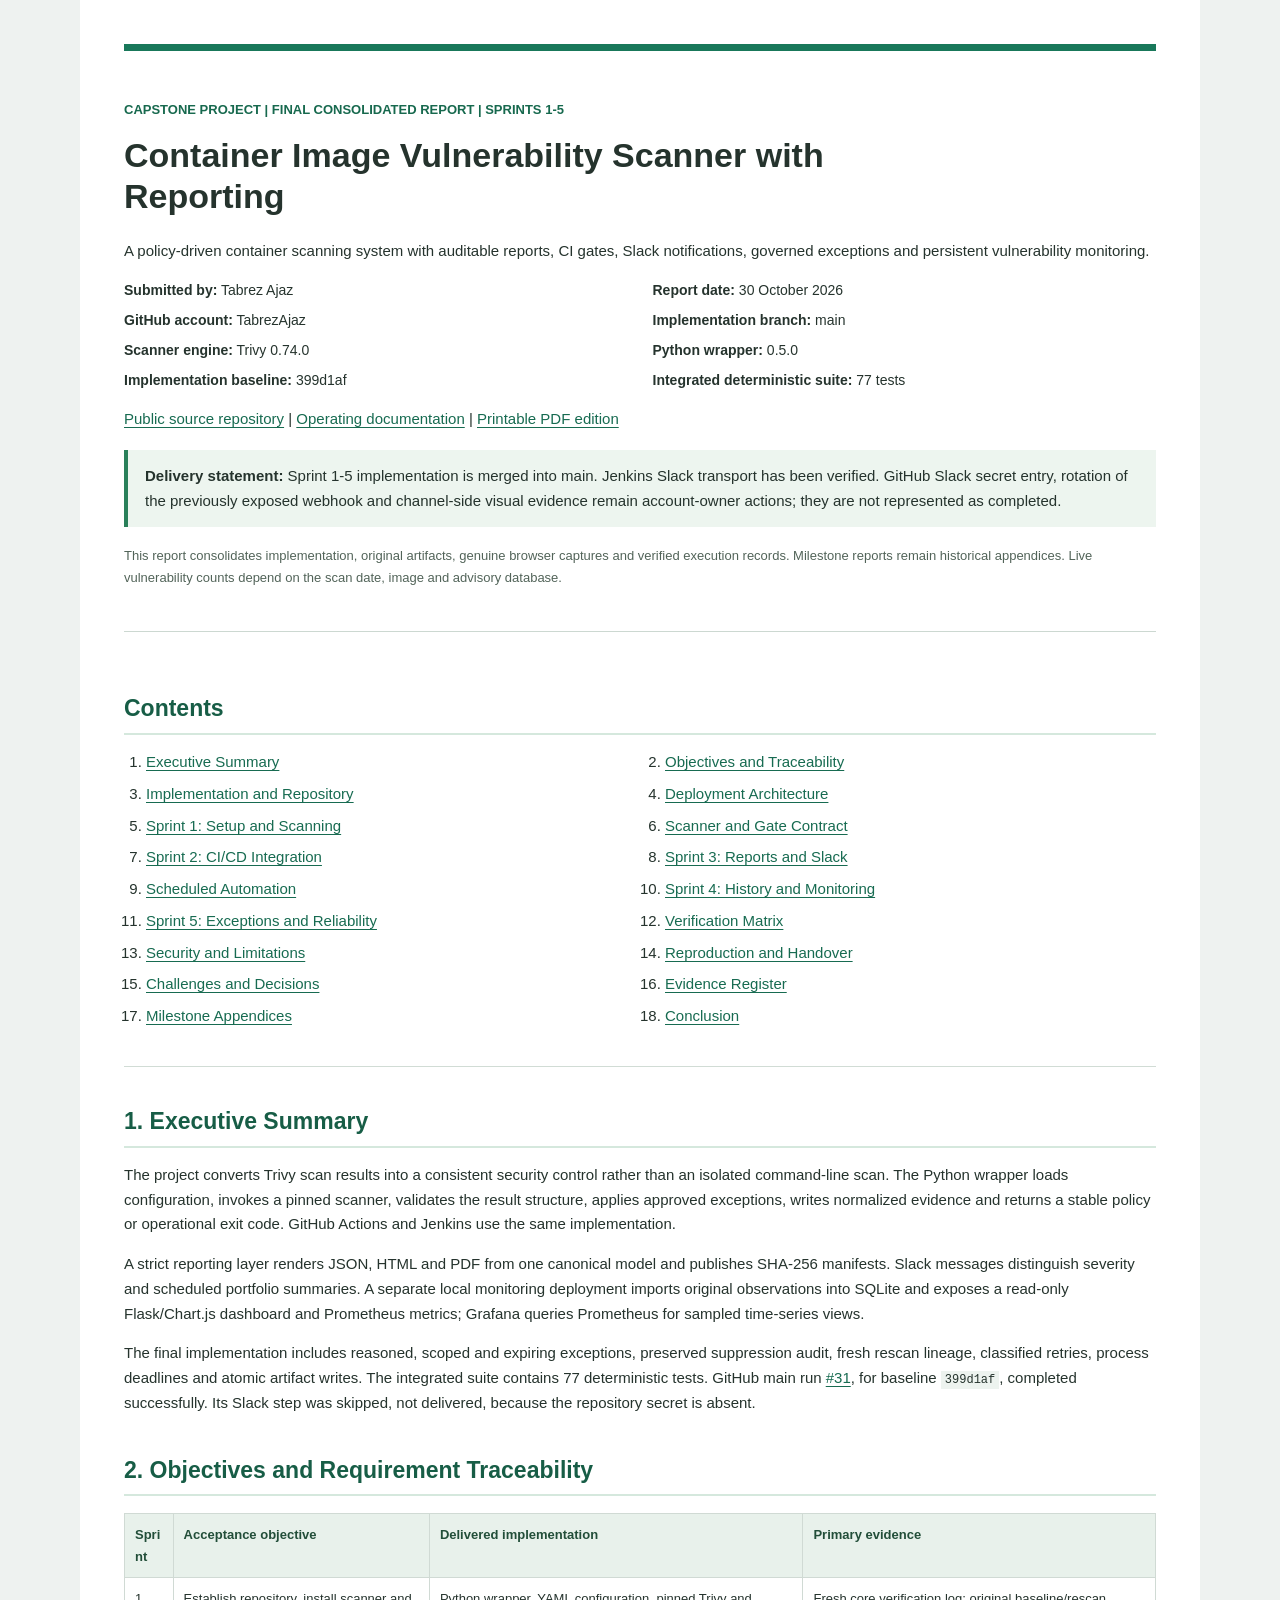
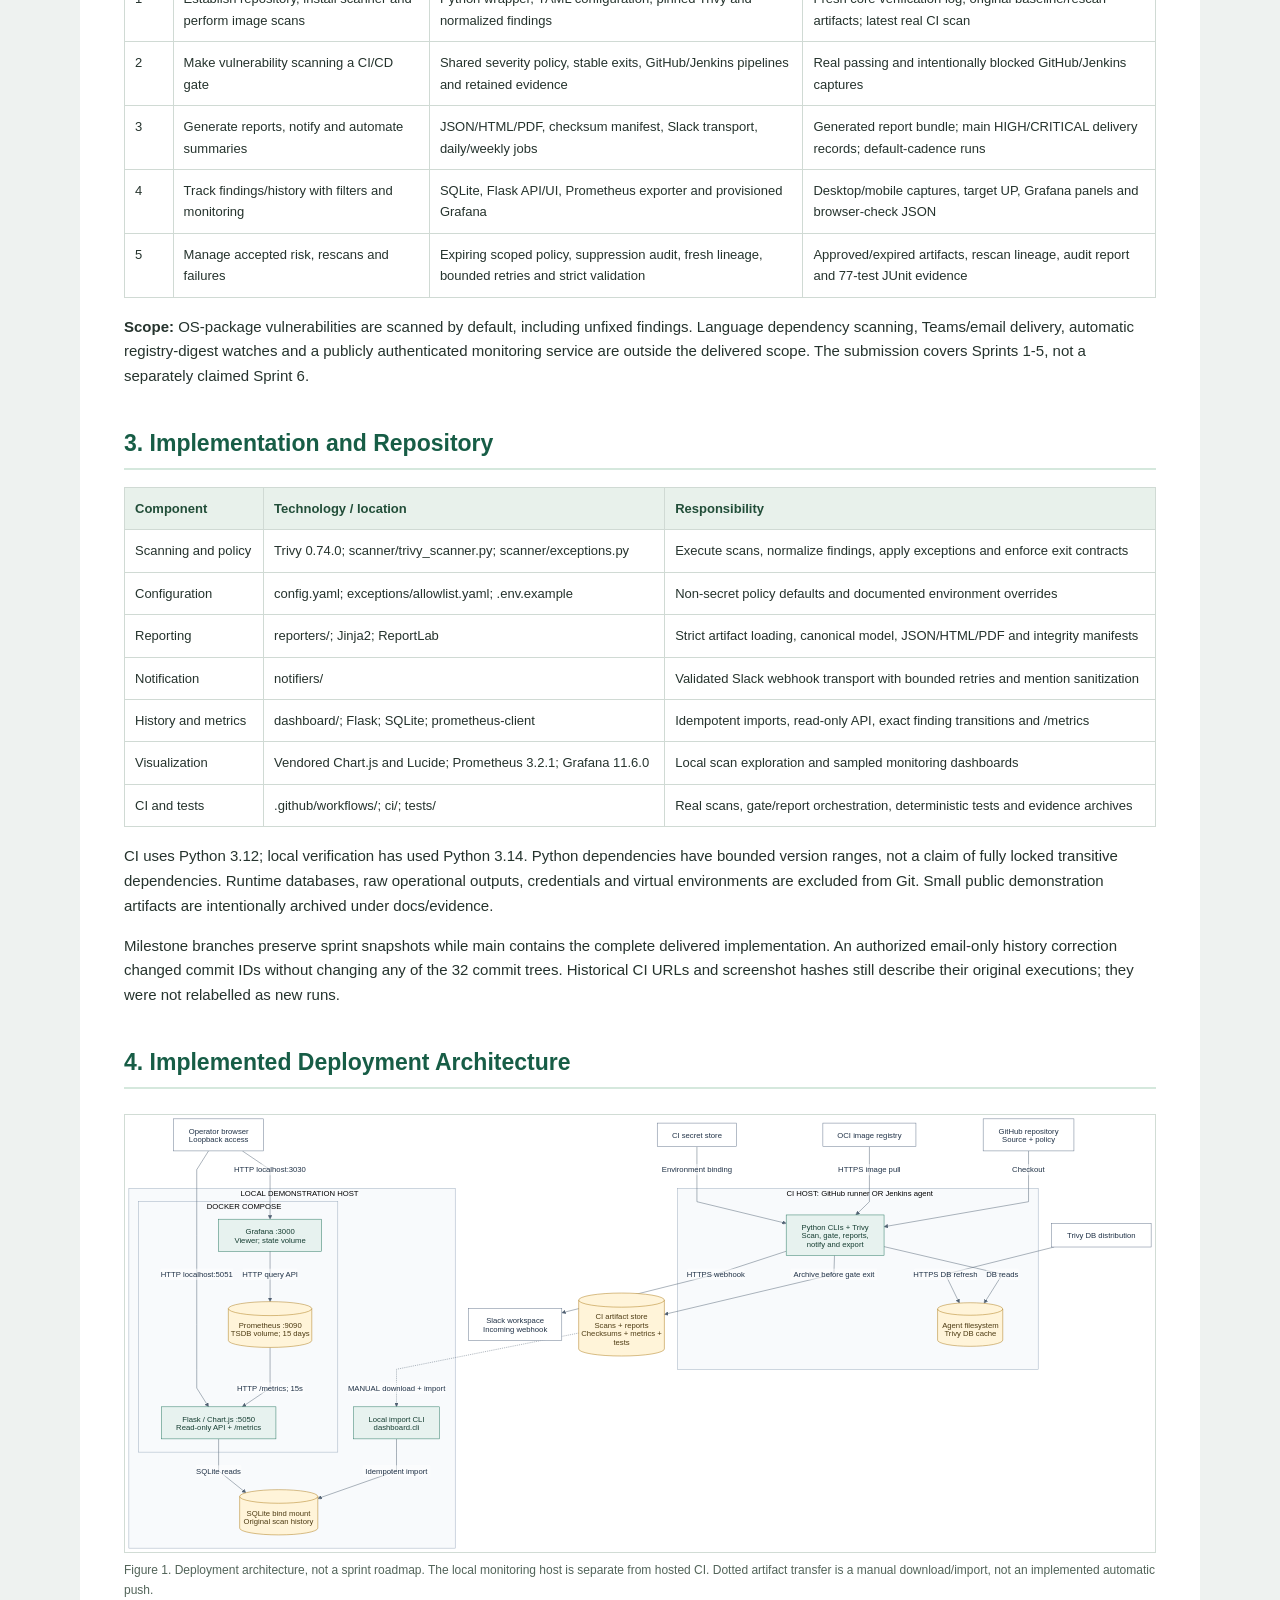
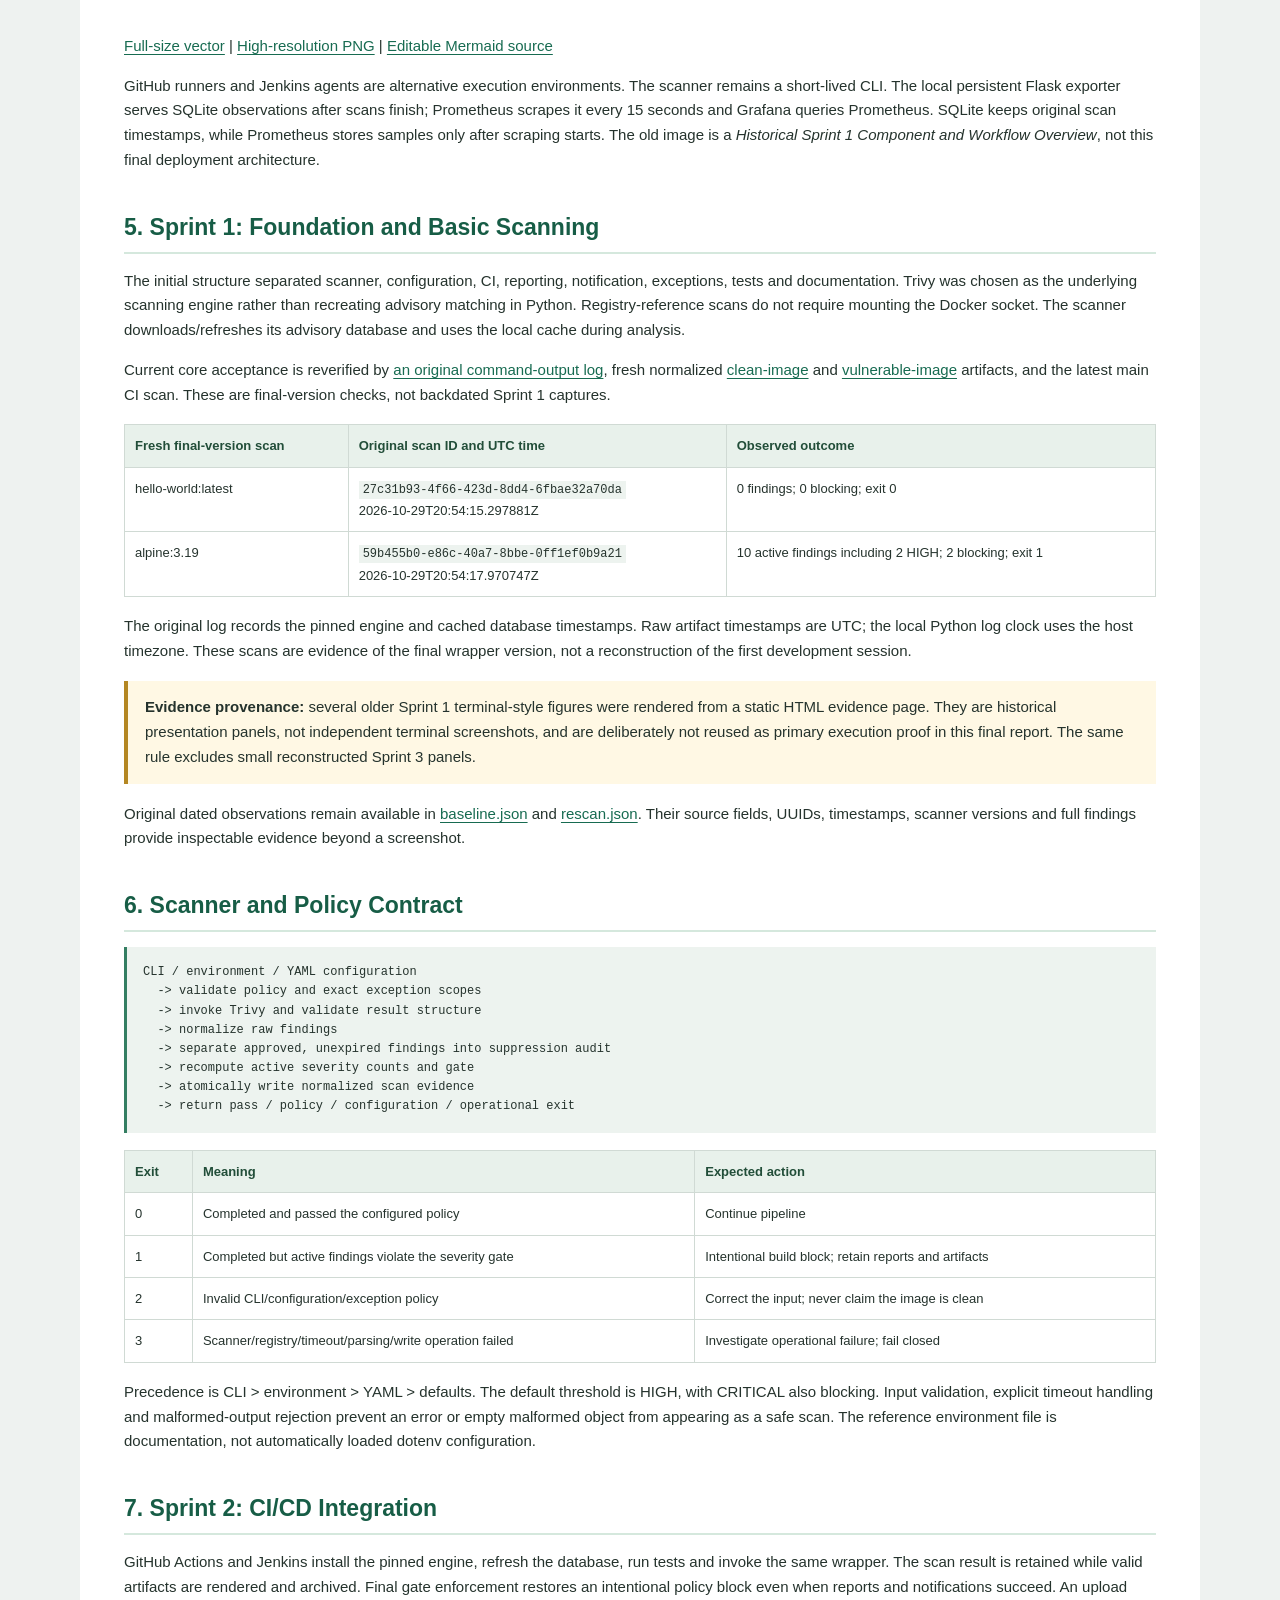
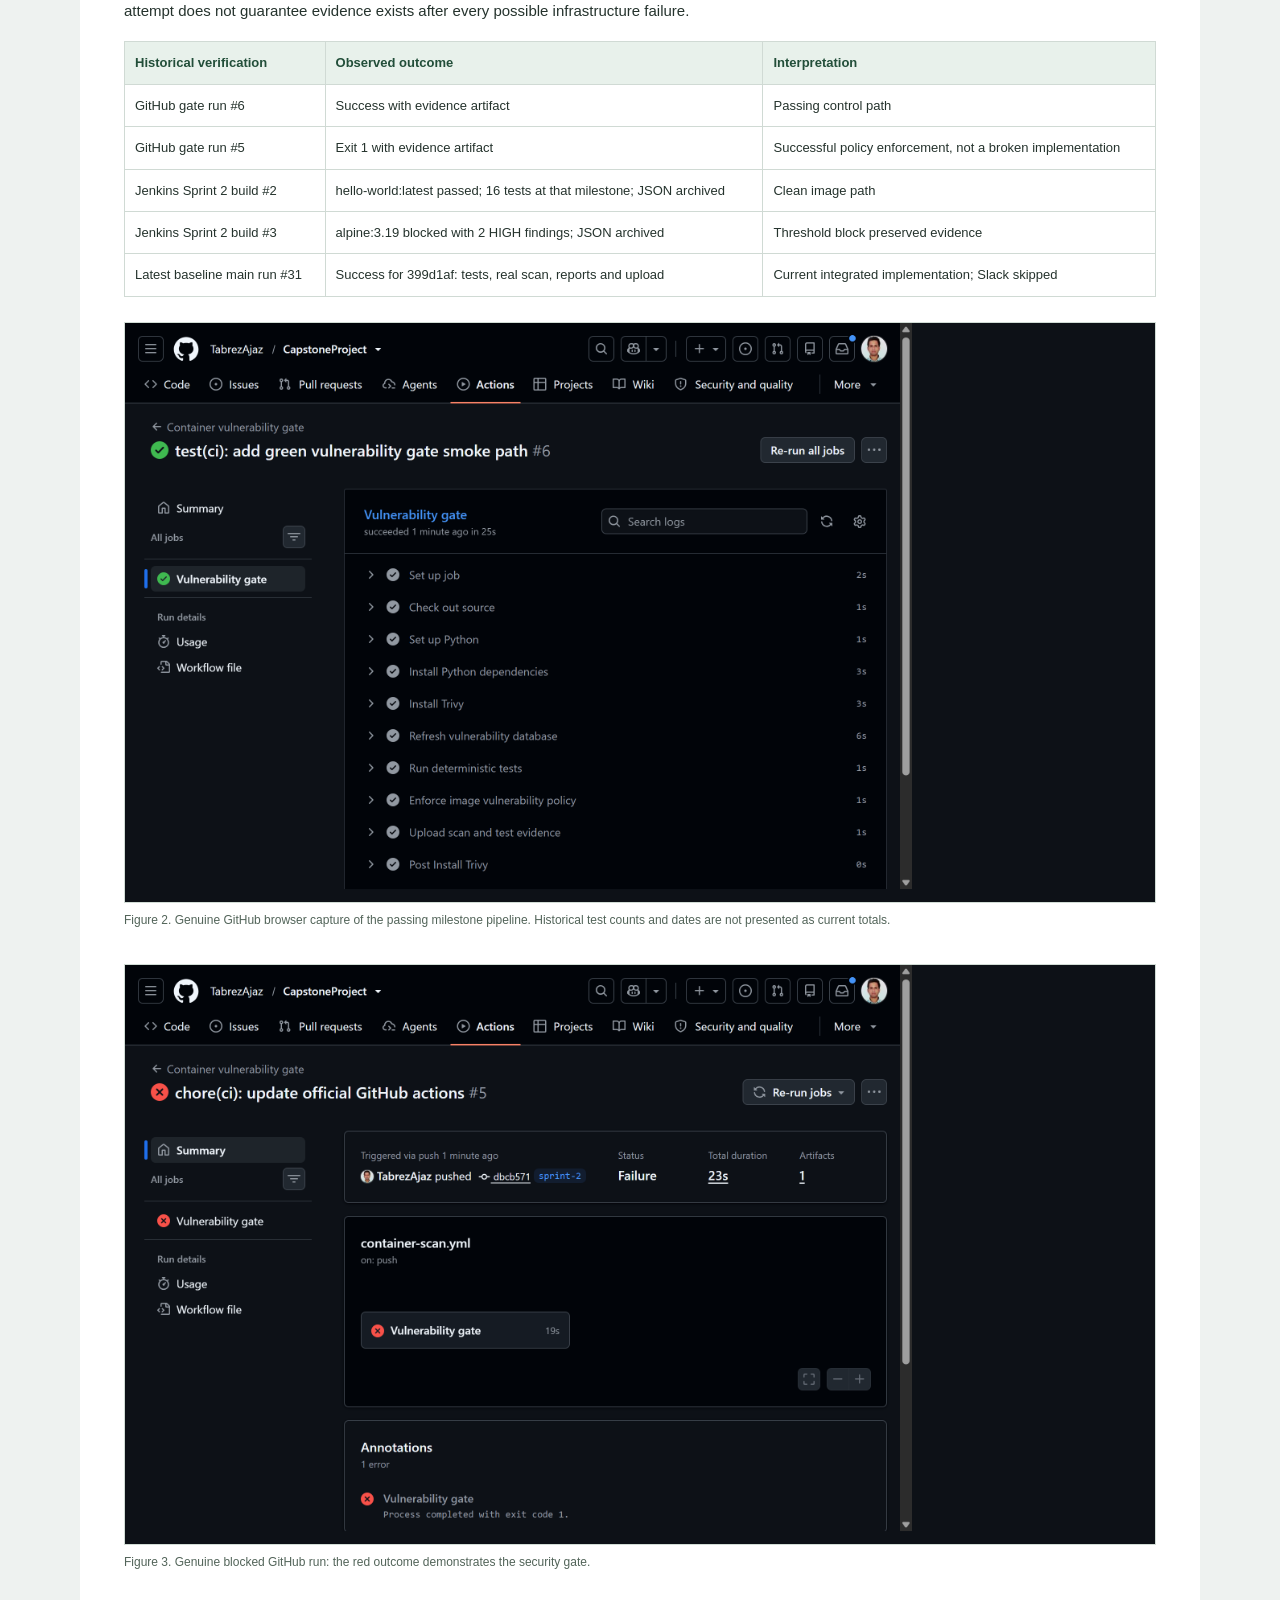
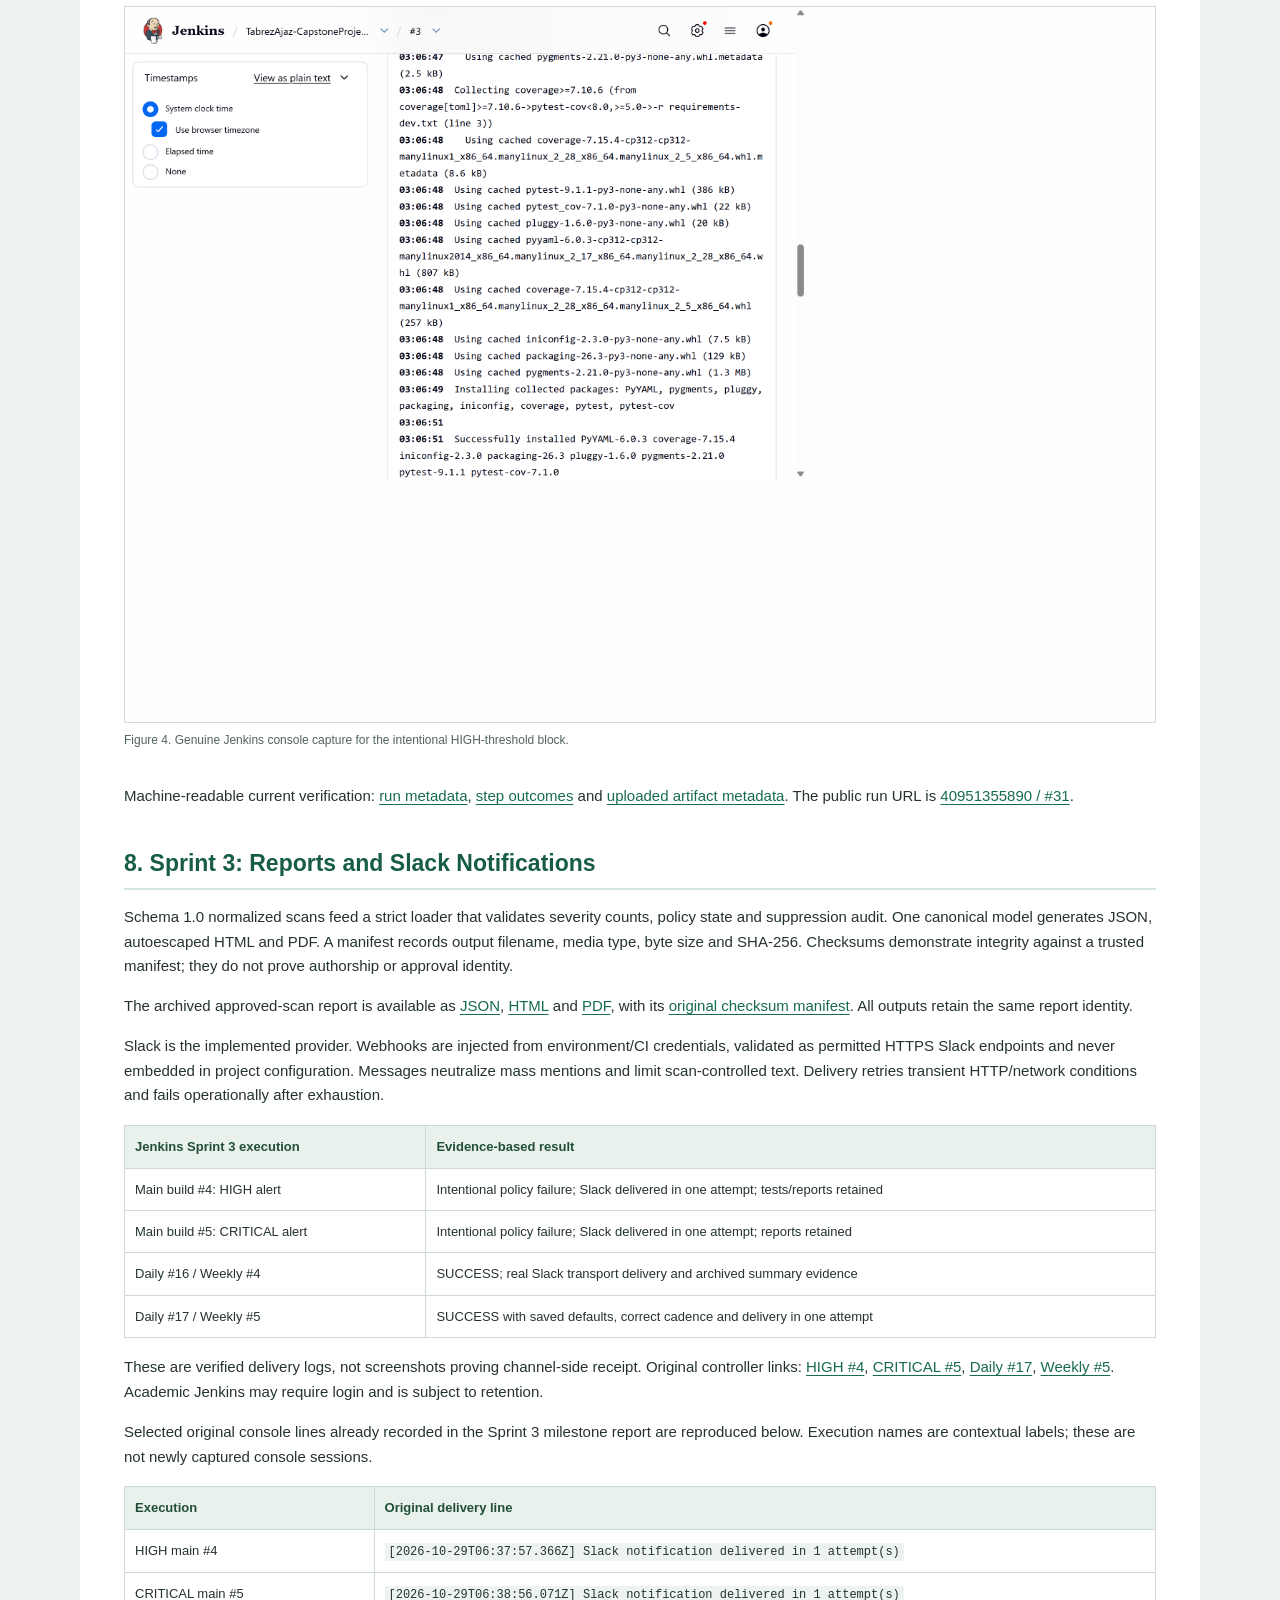
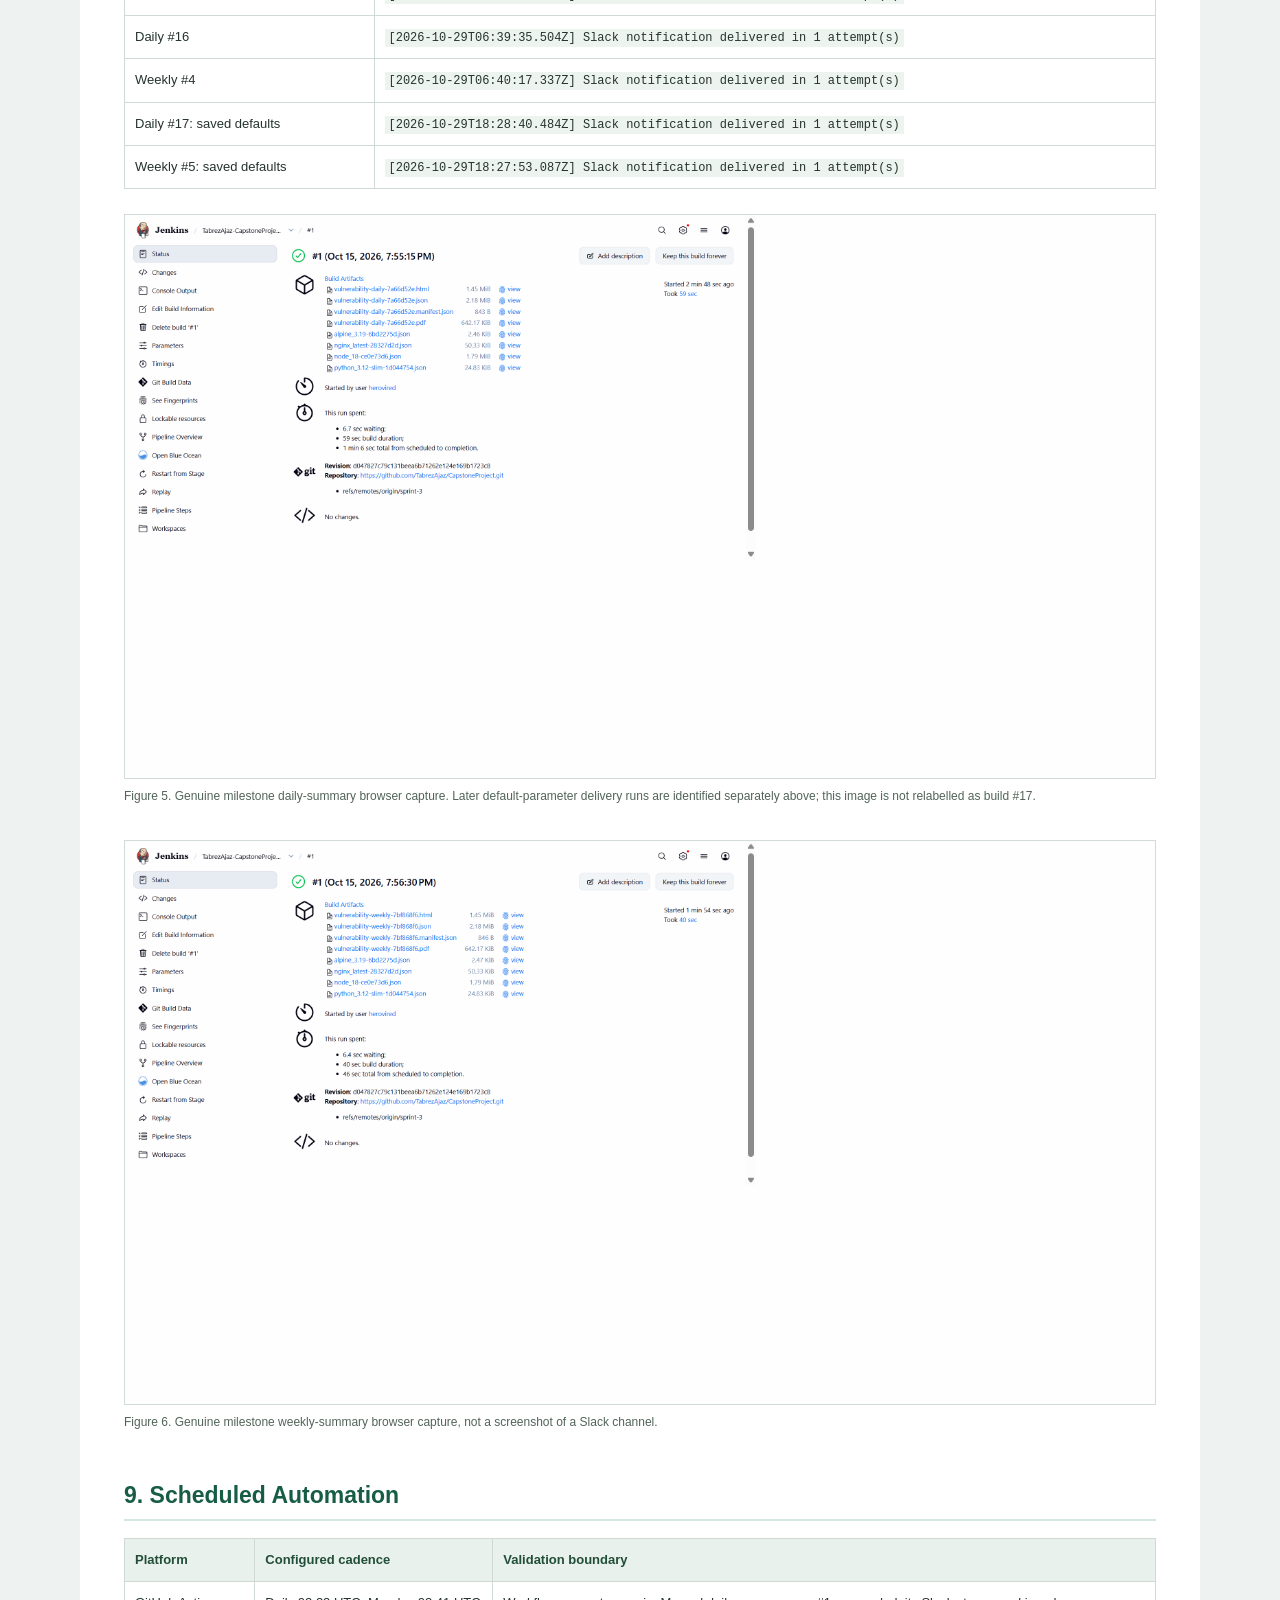
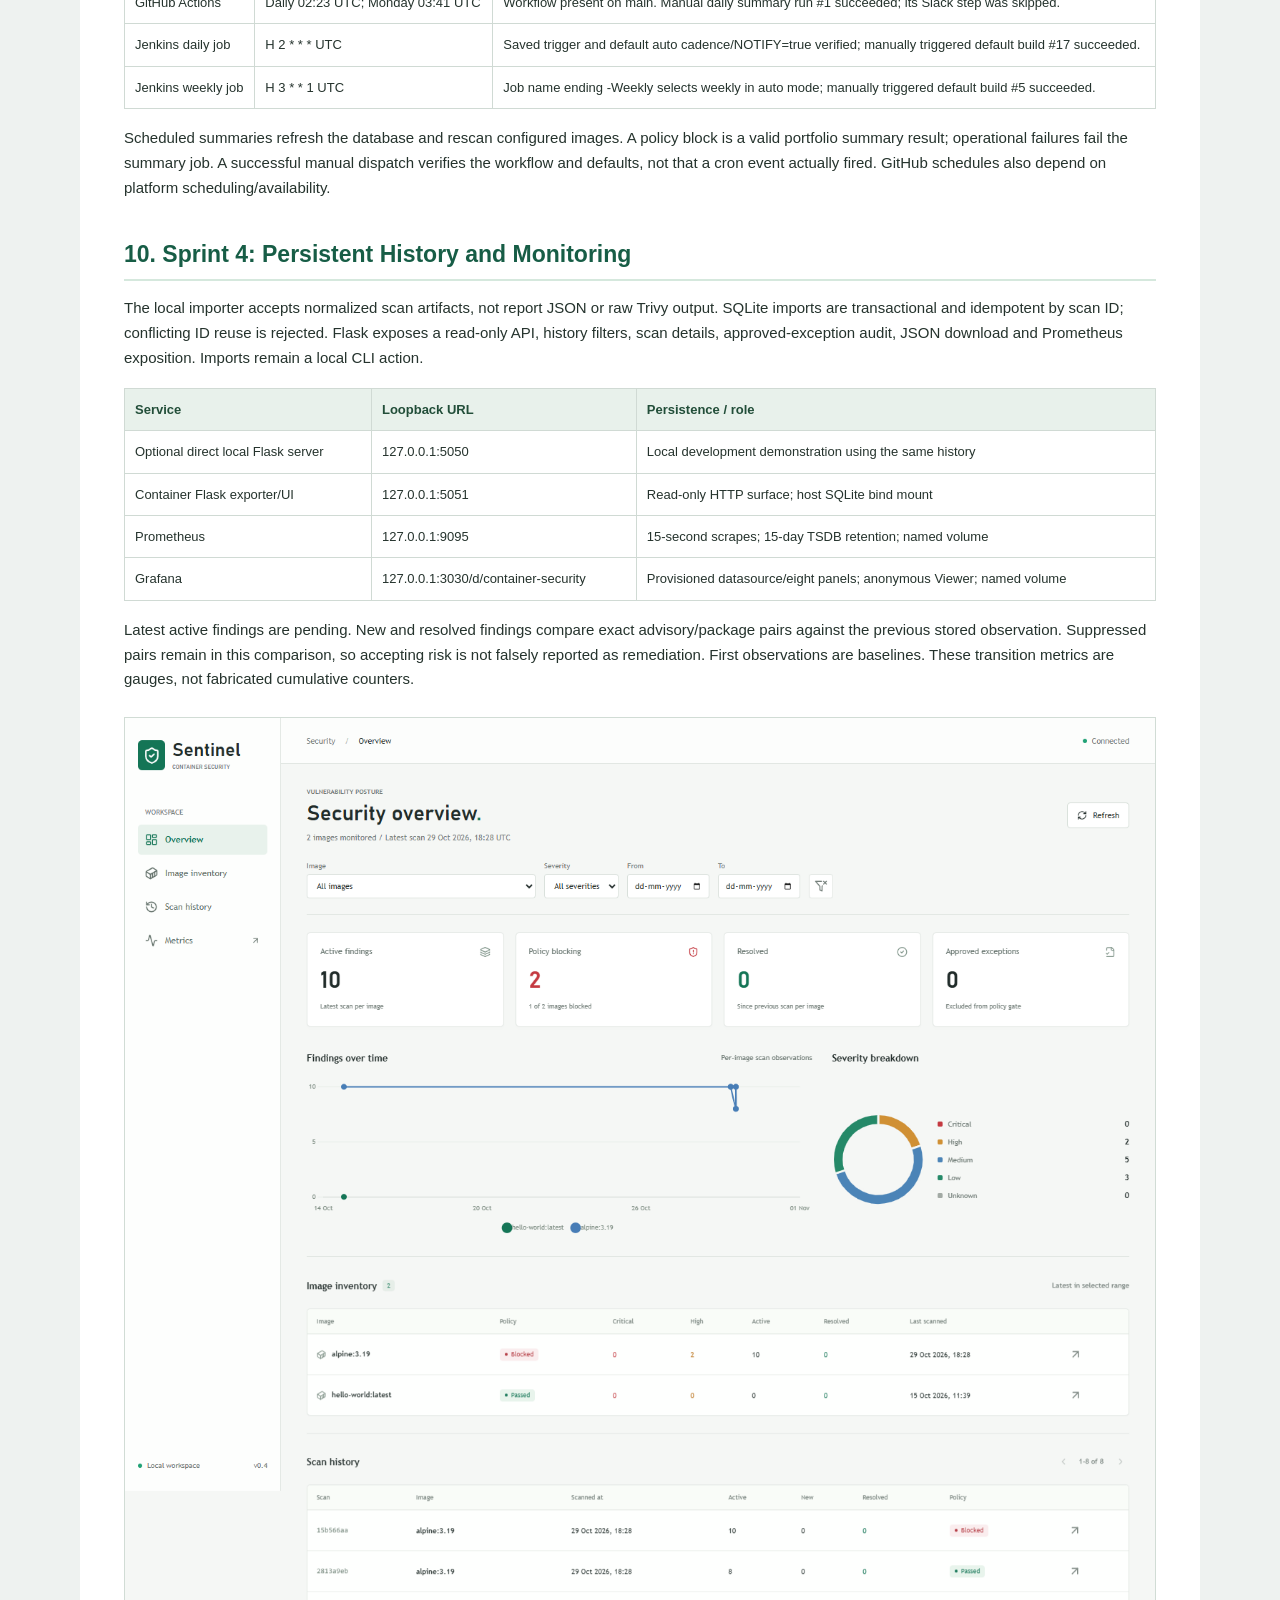
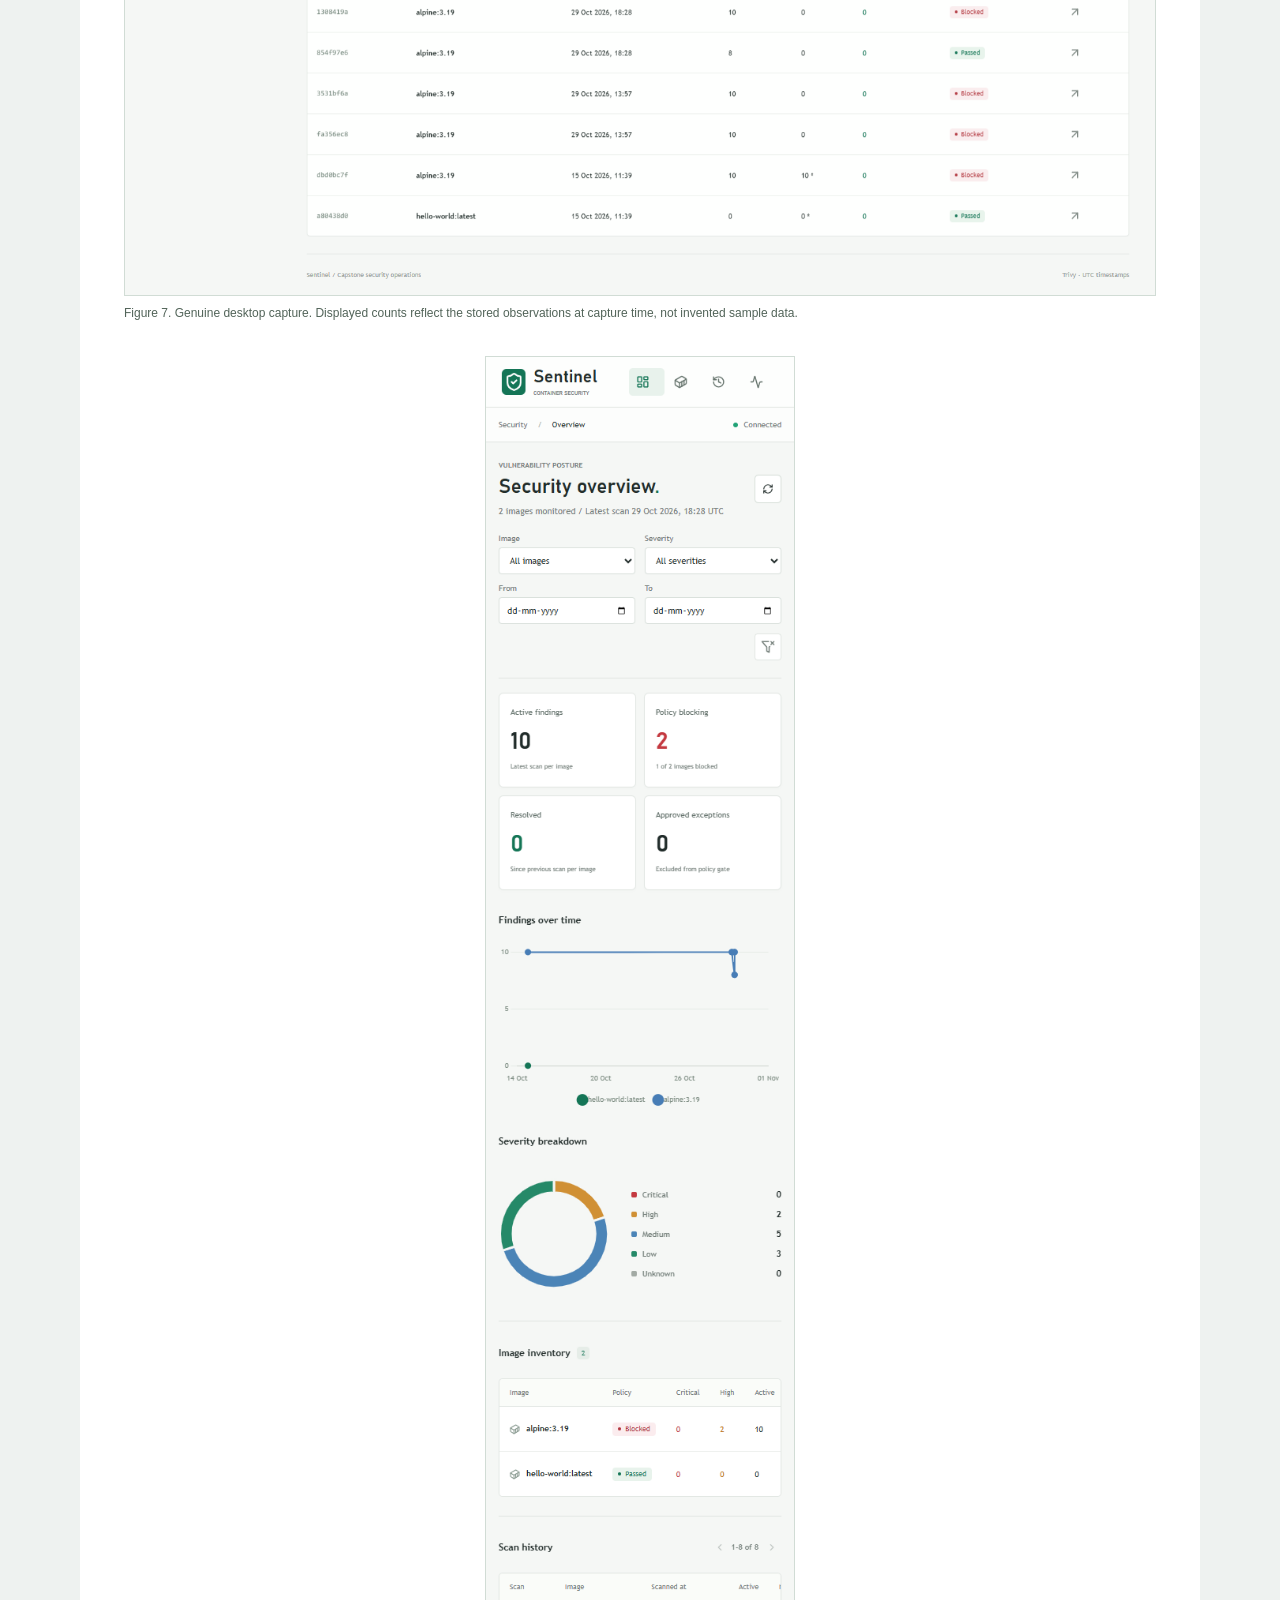
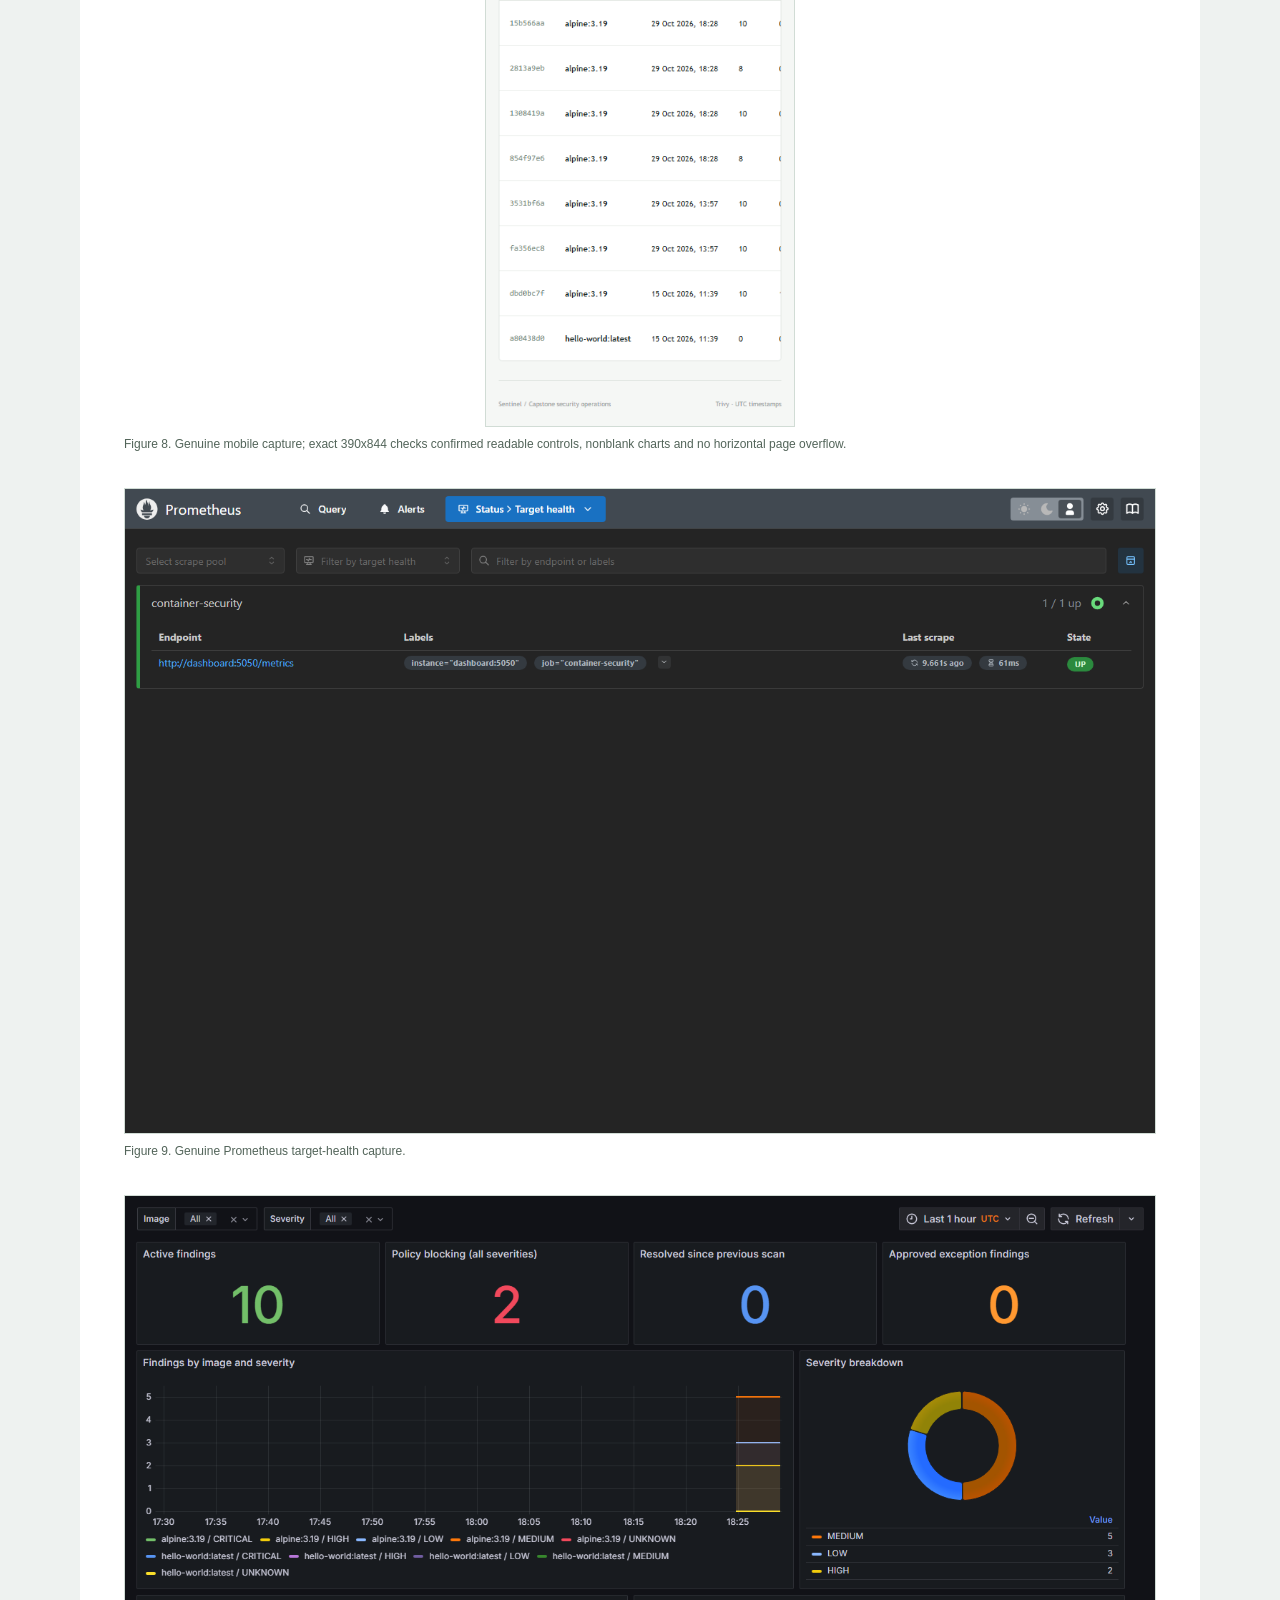
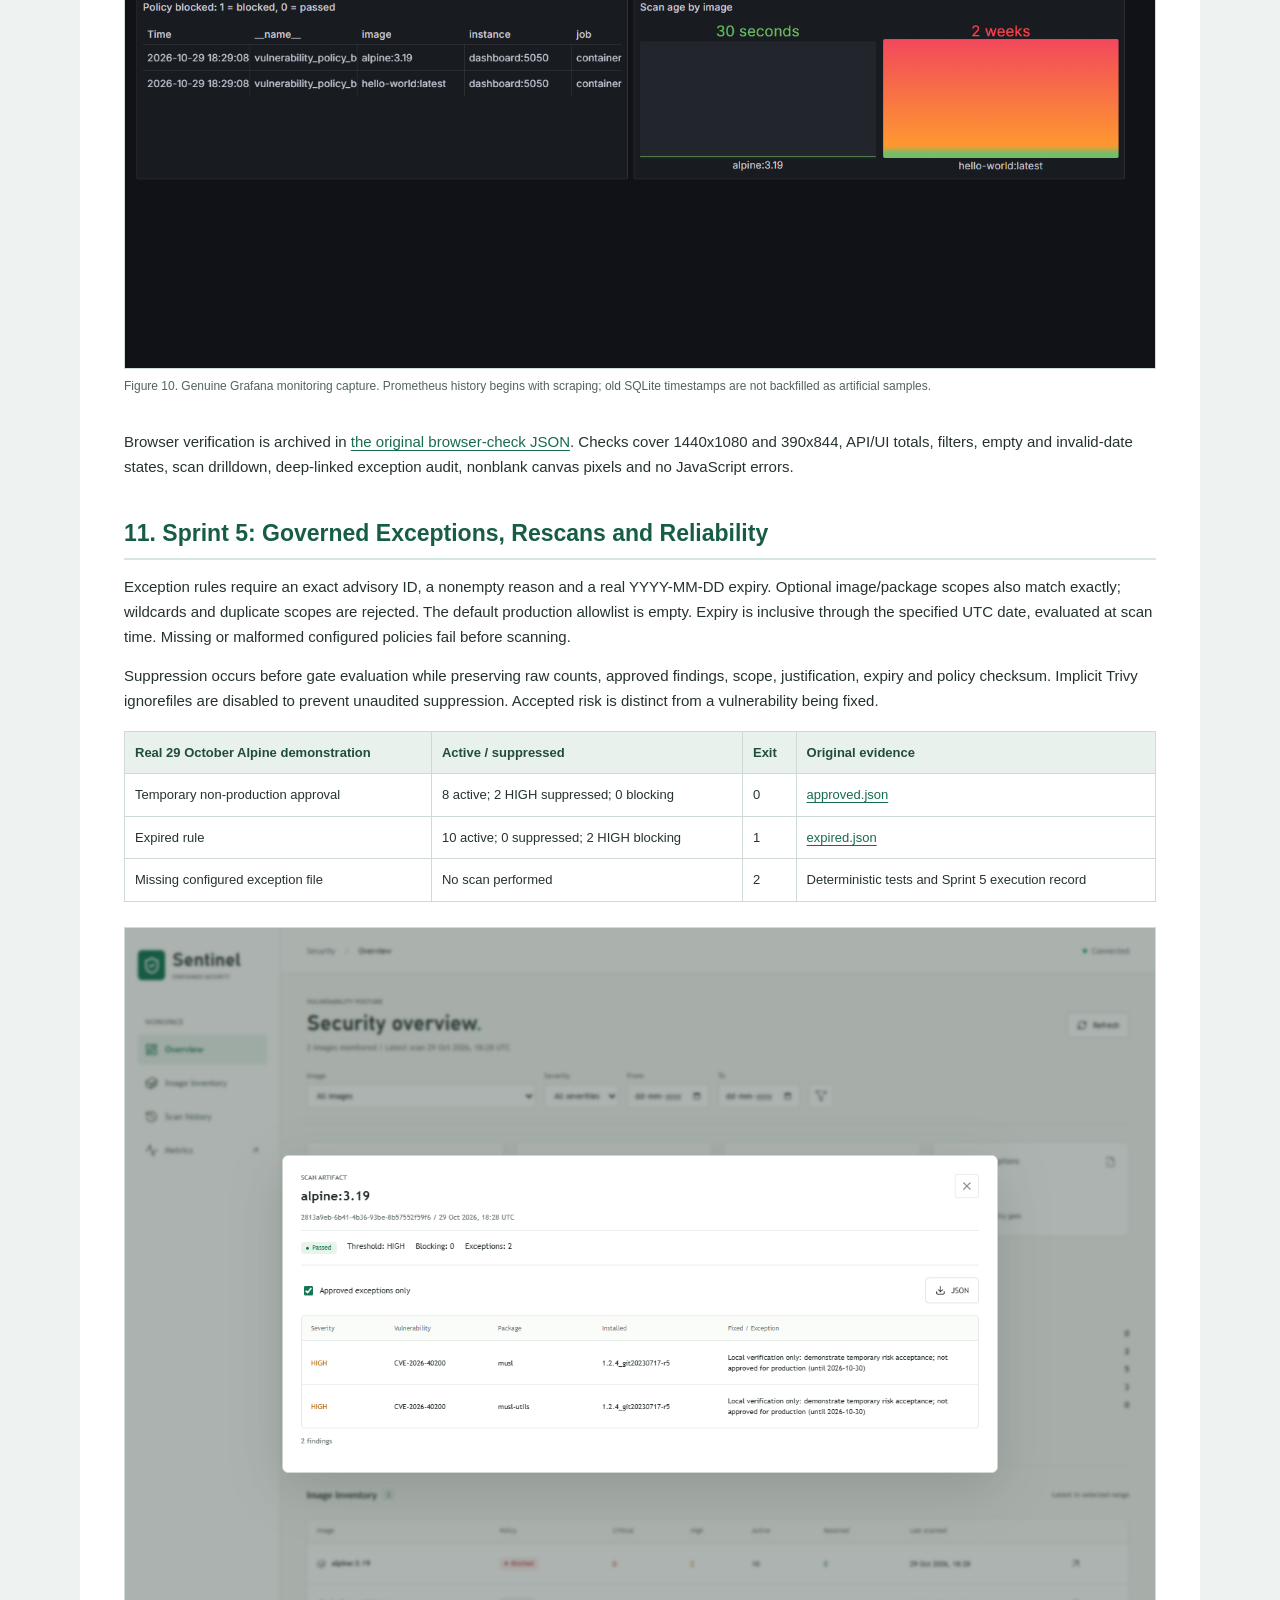
==== docs/Final_Project_Report.html @ cbe5f1f1 "docs: add consolidated final project report and original verification evidence" ====
<!doctype html>
<html lang="en">
<head>
<meta charset="utf-8">
<meta name="viewport" content="width=device-width,initial-scale=1">
<title>Final Project Report - Container Image Vulnerability Scanner with Reporting</title>
<style>
@page{size:A4;margin:16mm}
@page architecture{size:A4 landscape;margin:12mm}
*{box-sizing:border-box;letter-spacing:0}
html{scroll-behavior:smooth}
body{margin:0;color:#25332d;background:#eef2f0;font:15px/1.65 'Trebuchet MS',Verdana,sans-serif}
main{max-width:1120px;margin:auto;background:#fff;padding:44px}
header{border-top:7px solid #19785a;padding:35px 0 30px;border-bottom:1px solid #ccd8d1}
h1{font-size:34px;line-height:1.2;max-width:850px;margin:15px 0 22px}
h2{font-size:23px;line-height:1.3;margin:40px 0 15px;padding-bottom:9px;border-bottom:2px solid #d5e8dd;color:#175d46}
h3{font-size:17px;margin:24px 0 9px}
p,li,td,th{overflow-wrap:anywhere}
a{color:#176b51;text-underline-offset:3px}
code,pre{font:12px/1.6 Consolas,monospace}
code{background:#edf3ef;padding:2px 4px}
pre{background:#edf3ef;border-left:3px solid #347e62;padding:16px;white-space:pre-wrap;overflow-wrap:anywhere}
table{width:100%;border-collapse:collapse;font-size:13px;margin:17px 0}
th,td{border:1px solid #d0dad4;padding:10px;text-align:left;vertical-align:top}
th{background:#e8f1eb;color:#224e39}
thead{display:table-header-group}
tr{break-inside:avoid}
figure{margin:25px 0;break-inside:avoid}
figure img{display:block;width:100%;height:auto;border:1px solid #d1dcd5}
figcaption{font-size:12px;color:#526459;padding:8px 0}
.mobile img{width:310px;max-width:100%;margin:auto}
.notice{padding:14px 17px;border-left:4px solid #2a805a;background:#edf5ef;margin:18px 0}
.warning{border-color:#b48722;background:#fff8e4}
.meta{display:grid;grid-template-columns:1fr 1fr;gap:7px 25px;font-size:14px}
.meta p{margin:0}
.kicker{color:#17694e;font-size:13px;font-weight:bold}
nav{padding:22px 0;border-bottom:1px solid #d1dcd5}
nav ol{display:grid;grid-template-columns:1fr 1fr;gap:7px 28px;padding-left:22px}
.status{font-weight:bold;color:#1b6848}
.subtle{font-size:13px;color:#526459}
footer{margin-top:42px;padding-top:18px;border-top:1px solid #ccd8d1;font-size:12px;color:#526459}
@media(max-width:650px){main{padding:24px 16px}h1{font-size:27px}h2{font-size:21px}nav ol,.meta{grid-template-columns:1fr}table{font-size:11px}th,td{padding:6px}}
@media print{body{background:#fff;font-size:10pt;line-height:1.5}main{max-width:none;padding:0}header{break-after:page;min-height:220mm;padding-top:25mm}h1{font-size:31pt}h2{font-size:17pt;break-after:avoid}h3{break-after:avoid}table{font-size:8pt}pre,code{font-size:8pt}figure img{max-height:225mm;object-fit:contain}a{color:inherit}nav ol{gap:4px 20px}.architecture{page:architecture;break-before:page;break-after:page}.architecture h2{margin-top:0}.architecture figure{margin:12px 0}.architecture img{max-height:110mm;object-fit:contain}.mobile img{width:65mm}.notice{break-inside:avoid}}
</style>
</head>
<body><main>
<header>
<p class="kicker">CAPSTONE PROJECT | FINAL CONSOLIDATED REPORT | SPRINTS 1-5</p>
<h1>Container Image Vulnerability Scanner with Reporting</h1>
<p>A policy-driven container scanning system with auditable reports, CI gates, Slack notifications, governed exceptions and persistent vulnerability monitoring.</p>
<div class="meta">
<p><strong>Submitted by:</strong> Tabrez Ajaz</p><p><strong>Report date:</strong> 30 October 2026</p>
<p><strong>GitHub account:</strong> TabrezAjaz</p><p><strong>Implementation branch:</strong> main</p>
<p><strong>Scanner engine:</strong> Trivy 0.74.0</p><p><strong>Python wrapper:</strong> 0.5.0</p>
<p><strong>Implementation baseline:</strong> 399d1af</p><p><strong>Integrated deterministic suite:</strong> 77 tests</p>
</div>
<p><a href="https://github.com/TabrezAjaz/CapstoneProject">Public source repository</a> | <a href="../README.md">Operating documentation</a> | <a href="Final_Project_Report.pdf">Printable PDF edition</a></p>
<div class="notice"><strong>Delivery statement:</strong> Sprint 1-5 implementation is merged into main. Jenkins Slack transport has been verified. GitHub Slack secret entry, rotation of the previously exposed webhook and channel-side visual evidence remain account-owner actions; they are not represented as completed.</div>
<p class="subtle">This report consolidates implementation, original artifacts, genuine browser captures and verified execution records. Milestone reports remain historical appendices. Live vulnerability counts depend on the scan date, image and advisory database.</p>
</header>

<nav aria-label="Contents"><h2>Contents</h2><ol>
<li><a href="#summary">Executive Summary</a></li><li><a href="#scope">Objectives and Traceability</a></li>
<li><a href="#implementation">Implementation and Repository</a></li><li><a href="#architecture">Deployment Architecture</a></li>
<li><a href="#setup">Sprint 1: Setup and Scanning</a></li><li><a href="#policy">Scanner and Gate Contract</a></li>
<li><a href="#ci">Sprint 2: CI/CD Integration</a></li><li><a href="#reporting">Sprint 3: Reports and Slack</a></li>
<li><a href="#scheduling">Scheduled Automation</a></li><li><a href="#monitoring">Sprint 4: History and Monitoring</a></li>
<li><a href="#exceptions">Sprint 5: Exceptions and Reliability</a></li><li><a href="#verification">Verification Matrix</a></li>
<li><a href="#security">Security and Limitations</a></li><li><a href="#runbook">Reproduction and Handover</a></li>
<li><a href="#lessons">Challenges and Decisions</a></li><li><a href="#evidence">Evidence Register</a></li>
<li><a href="#appendices">Milestone Appendices</a></li><li><a href="#conclusion">Conclusion</a></li>
</ol></nav>

<section id="summary"><h2>1. Executive Summary</h2>
<p>The project converts Trivy scan results into a consistent security control rather than an isolated command-line scan. The Python wrapper loads configuration, invokes a pinned scanner, validates the result structure, applies approved exceptions, writes normalized evidence and returns a stable policy or operational exit code. GitHub Actions and Jenkins use the same implementation.</p>
<p>A strict reporting layer renders JSON, HTML and PDF from one canonical model and publishes SHA-256 manifests. Slack messages distinguish severity and scheduled portfolio summaries. A separate local monitoring deployment imports original observations into SQLite and exposes a read-only Flask/Chart.js dashboard and Prometheus metrics; Grafana queries Prometheus for sampled time-series views.</p>
<p>The final implementation includes reasoned, scoped and expiring exceptions, preserved suppression audit, fresh rescan lineage, classified retries, process deadlines and atomic artifact writes. The integrated suite contains 77 deterministic tests. GitHub main run <a href="https://github.com/TabrezAjaz/CapstoneProject/actions/runs/40951355890">#31</a>, for baseline <code>399d1af</code>, completed successfully. Its Slack step was skipped, not delivered, because the repository secret is absent.</p>
</section>

<section id="scope"><h2>2. Objectives and Requirement Traceability</h2>
<table><thead><tr><th>Sprint</th><th>Acceptance objective</th><th>Delivered implementation</th><th>Primary evidence</th></tr></thead><tbody>
<tr><td>1</td><td>Establish repository, install scanner and perform image scans</td><td>Python wrapper, YAML configuration, pinned Trivy and normalized findings</td><td>Fresh core verification log; original baseline/rescan artifacts; latest real CI scan</td></tr>
<tr><td>2</td><td>Make vulnerability scanning a CI/CD gate</td><td>Shared severity policy, stable exits, GitHub/Jenkins pipelines and retained evidence</td><td>Real passing and intentionally blocked GitHub/Jenkins captures</td></tr>
<tr><td>3</td><td>Generate reports, notify and automate summaries</td><td>JSON/HTML/PDF, checksum manifest, Slack transport, daily/weekly jobs</td><td>Generated report bundle; main HIGH/CRITICAL delivery records; default-cadence runs</td></tr>
<tr><td>4</td><td>Track findings/history with filters and monitoring</td><td>SQLite, Flask API/UI, Prometheus exporter and provisioned Grafana</td><td>Desktop/mobile captures, target UP, Grafana panels and browser-check JSON</td></tr>
<tr><td>5</td><td>Manage accepted risk, rescans and failures</td><td>Expiring scoped policy, suppression audit, fresh lineage, bounded retries and strict validation</td><td>Approved/expired artifacts, rescan lineage, audit report and 77-test JUnit evidence</td></tr>
</tbody></table>
<p><strong>Scope:</strong> OS-package vulnerabilities are scanned by default, including unfixed findings. Language dependency scanning, Teams/email delivery, automatic registry-digest watches and a publicly authenticated monitoring service are outside the delivered scope. The submission covers Sprints 1-5, not a separately claimed Sprint 6.</p>
</section>

<section id="implementation"><h2>3. Implementation and Repository</h2>
<table><thead><tr><th>Component</th><th>Technology / location</th><th>Responsibility</th></tr></thead><tbody>
<tr><td>Scanning and policy</td><td>Trivy 0.74.0; scanner/trivy_scanner.py; scanner/exceptions.py</td><td>Execute scans, normalize findings, apply exceptions and enforce exit contracts</td></tr>
<tr><td>Configuration</td><td>config.yaml; exceptions/allowlist.yaml; .env.example</td><td>Non-secret policy defaults and documented environment overrides</td></tr>
<tr><td>Reporting</td><td>reporters/; Jinja2; ReportLab</td><td>Strict artifact loading, canonical model, JSON/HTML/PDF and integrity manifests</td></tr>
<tr><td>Notification</td><td>notifiers/</td><td>Validated Slack webhook transport with bounded retries and mention sanitization</td></tr>
<tr><td>History and metrics</td><td>dashboard/; Flask; SQLite; prometheus-client</td><td>Idempotent imports, read-only API, exact finding transitions and /metrics</td></tr>
<tr><td>Visualization</td><td>Vendored Chart.js and Lucide; Prometheus 3.2.1; Grafana 11.6.0</td><td>Local scan exploration and sampled monitoring dashboards</td></tr>
<tr><td>CI and tests</td><td>.github/workflows/; ci/; tests/</td><td>Real scans, gate/report orchestration, deterministic tests and evidence archives</td></tr>
</tbody></table>
<p>CI uses Python 3.12; local verification has used Python 3.14. Python dependencies have bounded version ranges, not a claim of fully locked transitive dependencies. Runtime databases, raw operational outputs, credentials and virtual environments are excluded from Git. Small public demonstration artifacts are intentionally archived under docs/evidence.</p>
<p>Milestone branches preserve sprint snapshots while main contains the complete delivered implementation. An authorized email-only history correction changed commit IDs without changing any of the 32 commit trees. Historical CI URLs and screenshot hashes still describe their original executions; they were not relabelled as new runs.</p>
</section>

<section id="architecture" class="architecture"><h2>4. Implemented Deployment Architecture</h2>
<figure><img src="deployment-architecture.svg" alt="Implemented deployment architecture showing CI hosts, registry and DB inputs, artifact store, manual import, SQLite, Flask, Prometheus and Grafana"><figcaption>Figure 1. Deployment architecture, not a sprint roadmap. The local monitoring host is separate from hosted CI. Dotted artifact transfer is a manual download/import, not an implemented automatic push.</figcaption></figure>
<p><a href="deployment-architecture.svg">Full-size vector</a> | <a href="deployment-architecture.png">High-resolution PNG</a> | <a href="deployment-architecture.mmd">Editable Mermaid source</a></p>
<p>GitHub runners and Jenkins agents are alternative execution environments. The scanner remains a short-lived CLI. The local persistent Flask exporter serves SQLite observations after scans finish; Prometheus scrapes it every 15 seconds and Grafana queries Prometheus. SQLite keeps original scan timestamps, while Prometheus stores samples only after scraping starts. The old image is a <em>Historical Sprint 1 Component and Workflow Overview</em>, not this final deployment architecture.</p>
</section>

<section id="setup"><h2>5. Sprint 1: Foundation and Basic Scanning</h2>
<p>The initial structure separated scanner, configuration, CI, reporting, notification, exceptions, tests and documentation. Trivy was chosen as the underlying scanning engine rather than recreating advisory matching in Python. Registry-reference scans do not require mounting the Docker socket. The scanner downloads/refreshes its advisory database and uses the local cache during analysis.</p>
<p>Current core acceptance is reverified by <a href="evidence/final/core-verification.txt">an original command-output log</a>, fresh normalized <a href="evidence/final/core-clean.json">clean-image</a> and <a href="evidence/final/core-vulnerable.json">vulnerable-image</a> artifacts, and the latest main CI scan. These are final-version checks, not backdated Sprint 1 captures.</p>
<table><thead><tr><th>Fresh final-version scan</th><th>Original scan ID and UTC time</th><th>Observed outcome</th></tr></thead><tbody>
<tr><td>hello-world:latest</td><td><code>27c31b93-4f66-423d-8dd4-6fbae32a70da</code><br>2026-10-29T20:54:15.297881Z</td><td>0 findings; 0 blocking; exit 0</td></tr>
<tr><td>alpine:3.19</td><td><code>59b455b0-e86c-40a7-8bbe-0ff1ef0b9a21</code><br>2026-10-29T20:54:17.970747Z</td><td>10 active findings including 2 HIGH; 2 blocking; exit 1</td></tr>
</tbody></table>
<p>The original log records the pinned engine and cached database timestamps. Raw artifact timestamps are UTC; the local Python log clock uses the host timezone. These scans are evidence of the final wrapper version, not a reconstruction of the first development session.</p>
<div class="notice warning"><strong>Evidence provenance:</strong> several older Sprint 1 terminal-style figures were rendered from a static HTML evidence page. They are historical presentation panels, not independent terminal screenshots, and are deliberately not reused as primary execution proof in this final report. The same rule excludes small reconstructed Sprint 3 panels.</div>
<p>Original dated observations remain available in <a href="evidence/sprint5/baseline.json">baseline.json</a> and <a href="evidence/sprint5/rescan.json">rescan.json</a>. Their source fields, UUIDs, timestamps, scanner versions and full findings provide inspectable evidence beyond a screenshot.</p>
</section>

<section id="policy"><h2>6. Scanner and Policy Contract</h2>
<pre>CLI / environment / YAML configuration
  -> validate policy and exact exception scopes
  -> invoke Trivy and validate result structure
  -> normalize raw findings
  -> separate approved, unexpired findings into suppression audit
  -> recompute active severity counts and gate
  -> atomically write normalized scan evidence
  -> return pass / policy / configuration / operational exit</pre>
<table><thead><tr><th>Exit</th><th>Meaning</th><th>Expected action</th></tr></thead><tbody>
<tr><td>0</td><td>Completed and passed the configured policy</td><td>Continue pipeline</td></tr>
<tr><td>1</td><td>Completed but active findings violate the severity gate</td><td>Intentional build block; retain reports and artifacts</td></tr>
<tr><td>2</td><td>Invalid CLI/configuration/exception policy</td><td>Correct the input; never claim the image is clean</td></tr>
<tr><td>3</td><td>Scanner/registry/timeout/parsing/write operation failed</td><td>Investigate operational failure; fail closed</td></tr>
</tbody></table>
<p>Precedence is CLI &gt; environment &gt; YAML &gt; defaults. The default threshold is HIGH, with CRITICAL also blocking. Input validation, explicit timeout handling and malformed-output rejection prevent an error or empty malformed object from appearing as a safe scan. The reference environment file is documentation, not automatically loaded dotenv configuration.</p>
</section>

<section id="ci"><h2>7. Sprint 2: CI/CD Integration</h2>
<p>GitHub Actions and Jenkins install the pinned engine, refresh the database, run tests and invoke the same wrapper. The scan result is retained while valid artifacts are rendered and archived. Final gate enforcement restores an intentional policy block even when reports and notifications succeed. An upload attempt does not guarantee evidence exists after every possible infrastructure failure.</p>
<table><thead><tr><th>Historical verification</th><th>Observed outcome</th><th>Interpretation</th></tr></thead><tbody>
<tr><td>GitHub gate run #6</td><td>Success with evidence artifact</td><td>Passing control path</td></tr>
<tr><td>GitHub gate run #5</td><td>Exit 1 with evidence artifact</td><td>Successful policy enforcement, not a broken implementation</td></tr>
<tr><td>Jenkins Sprint 2 build #2</td><td>hello-world:latest passed; 16 tests at that milestone; JSON archived</td><td>Clean image path</td></tr>
<tr><td>Jenkins Sprint 2 build #3</td><td>alpine:3.19 blocked with 2 HIGH findings; JSON archived</td><td>Threshold block preserved evidence</td></tr>
<tr><td>Latest baseline main run #31</td><td>Success for 399d1af: tests, real scan, reports and upload</td><td>Current integrated implementation; Slack skipped</td></tr>
</tbody></table>
<figure><img src="screenshots/sprint2-github-passed-steps.png" alt="Actual successful GitHub Actions steps from the Sprint 2 milestone"><figcaption>Figure 2. Genuine GitHub browser capture of the passing milestone pipeline. Historical test counts and dates are not presented as current totals.</figcaption></figure>
<figure><img src="screenshots/sprint2-github-blocked-run.png" alt="Actual GitHub Actions run intentionally blocked by vulnerability policy"><figcaption>Figure 3. Genuine blocked GitHub run: the red outcome demonstrates the security gate.</figcaption></figure>
<figure><img src="screenshots/sprint2-jenkins-blocked-console.png" alt="Actual Jenkins console showing HIGH findings and policy-blocked result"><figcaption>Figure 4. Genuine Jenkins console capture for the intentional HIGH-threshold block.</figcaption></figure>
<p>Machine-readable current verification: <a href="evidence/final/github-main-run.json">run metadata</a>, <a href="evidence/final/github-main-jobs.json">step outcomes</a> and <a href="evidence/final/github-main-artifacts.json">uploaded artifact metadata</a>. The public run URL is <a href="https://github.com/TabrezAjaz/CapstoneProject/actions/runs/40951355890">40951355890 / #31</a>.</p>
</section>

<section id="reporting"><h2>8. Sprint 3: Reports and Slack Notifications</h2>
<p>Schema 1.0 normalized scans feed a strict loader that validates severity counts, policy state and suppression audit. One canonical model generates JSON, autoescaped HTML and PDF. A manifest records output filename, media type, byte size and SHA-256. Checksums demonstrate integrity against a trusted manifest; they do not prove authorship or approval identity.</p>
<p>The archived approved-scan report is available as <a href="evidence/sprint5/vulnerability-run-63eae946.json">JSON</a>, <a href="evidence/sprint5/vulnerability-run-63eae946.html">HTML</a> and <a href="evidence/sprint5/vulnerability-run-63eae946.pdf">PDF</a>, with its <a href="evidence/sprint5/vulnerability-run-63eae946.manifest.json">original checksum manifest</a>. All outputs retain the same report identity.</p>
<p>Slack is the implemented provider. Webhooks are injected from environment/CI credentials, validated as permitted HTTPS Slack endpoints and never embedded in project configuration. Messages neutralize mass mentions and limit scan-controlled text. Delivery retries transient HTTP/network conditions and fails operationally after exhaustion.</p>
<table><thead><tr><th>Jenkins Sprint 3 execution</th><th>Evidence-based result</th></tr></thead><tbody>
<tr><td>Main build #4: HIGH alert</td><td>Intentional policy failure; Slack delivered in one attempt; tests/reports retained</td></tr>
<tr><td>Main build #5: CRITICAL alert</td><td>Intentional policy failure; Slack delivered in one attempt; reports retained</td></tr>
<tr><td>Daily #16 / Weekly #4</td><td>SUCCESS; real Slack transport delivery and archived summary evidence</td></tr>
<tr><td>Daily #17 / Weekly #5</td><td>SUCCESS with saved defaults, correct cadence and delivery in one attempt</td></tr>
</tbody></table>
<p>These are verified delivery logs, not screenshots proving channel-side receipt. Original controller links: <a href="https://jenkinsacademics.herovired.com/job/TabrezAjaz-CapstoneProject-Sprint3/4/console">HIGH #4</a>, <a href="https://jenkinsacademics.herovired.com/job/TabrezAjaz-CapstoneProject-Sprint3/5/console">CRITICAL #5</a>, <a href="https://jenkinsacademics.herovired.com/job/TabrezAjaz-CapstoneProject-Sprint3-Summary-Daily/17/console">Daily #17</a>, <a href="https://jenkinsacademics.herovired.com/job/TabrezAjaz-CapstoneProject-Sprint3-Summary-Weekly/5/console">Weekly #5</a>. Academic Jenkins may require login and is subject to retention.</p>
<p>Selected original console lines already recorded in the Sprint 3 milestone report are reproduced below. Execution names are contextual labels; these are not newly captured console sessions.</p>
<table><thead><tr><th>Execution</th><th>Original delivery line</th></tr></thead><tbody>
<tr><td>HIGH main #4</td><td><code>[2026-10-29T06:37:57.366Z] Slack notification delivered in 1 attempt(s)</code></td></tr>
<tr><td>CRITICAL main #5</td><td><code>[2026-10-29T06:38:56.071Z] Slack notification delivered in 1 attempt(s)</code></td></tr>
<tr><td>Daily #16</td><td><code>[2026-10-29T06:39:35.504Z] Slack notification delivered in 1 attempt(s)</code></td></tr>
<tr><td>Weekly #4</td><td><code>[2026-10-29T06:40:17.337Z] Slack notification delivered in 1 attempt(s)</code></td></tr>
<tr><td>Daily #17: saved defaults</td><td><code>[2026-10-29T18:28:40.484Z] Slack notification delivered in 1 attempt(s)</code></td></tr>
<tr><td>Weekly #5: saved defaults</td><td><code>[2026-10-29T18:27:53.087Z] Slack notification delivered in 1 attempt(s)</code></td></tr>
</tbody></table>
<figure><img src="screenshots/sprint3-jenkins-daily.png" alt="Genuine Jenkins daily summary build capture"><figcaption>Figure 5. Genuine milestone daily-summary browser capture. Later default-parameter delivery runs are identified separately above; this image is not relabelled as build #17.</figcaption></figure>
<figure><img src="screenshots/sprint3-jenkins-weekly.png" alt="Genuine Jenkins weekly summary build capture"><figcaption>Figure 6. Genuine milestone weekly-summary browser capture, not a screenshot of a Slack channel.</figcaption></figure>
</section>

<section id="scheduling"><h2>9. Scheduled Automation</h2>
<table><thead><tr><th>Platform</th><th>Configured cadence</th><th>Validation boundary</th></tr></thead><tbody>
<tr><td>GitHub Actions</td><td>Daily 02:23 UTC; Monday 03:41 UTC</td><td>Workflow present on main. Manual daily summary run #1 succeeded; its Slack step was skipped.</td></tr>
<tr><td>Jenkins daily job</td><td>H 2 * * * UTC</td><td>Saved trigger and default auto cadence/NOTIFY=true verified; manually triggered default build #17 succeeded.</td></tr>
<tr><td>Jenkins weekly job</td><td>H 3 * * 1 UTC</td><td>Job name ending -Weekly selects weekly in auto mode; manually triggered default build #5 succeeded.</td></tr>
</tbody></table>
<p>Scheduled summaries refresh the database and rescan configured images. A policy block is a valid portfolio summary result; operational failures fail the summary job. A successful manual dispatch verifies the workflow and defaults, not that a cron event actually fired. GitHub schedules also depend on platform scheduling/availability.</p>
</section>

<section id="monitoring"><h2>10. Sprint 4: Persistent History and Monitoring</h2>
<p>The local importer accepts normalized scan artifacts, not report JSON or raw Trivy output. SQLite imports are transactional and idempotent by scan ID; conflicting ID reuse is rejected. Flask exposes a read-only API, history filters, scan details, approved-exception audit, JSON download and Prometheus exposition. Imports remain a local CLI action.</p>
<table><thead><tr><th>Service</th><th>Loopback URL</th><th>Persistence / role</th></tr></thead><tbody>
<tr><td>Optional direct local Flask server</td><td>127.0.0.1:5050</td><td>Local development demonstration using the same history</td></tr>
<tr><td>Container Flask exporter/UI</td><td>127.0.0.1:5051</td><td>Read-only HTTP surface; host SQLite bind mount</td></tr>
<tr><td>Prometheus</td><td>127.0.0.1:9095</td><td>15-second scrapes; 15-day TSDB retention; named volume</td></tr>
<tr><td>Grafana</td><td>127.0.0.1:3030/d/container-security</td><td>Provisioned datasource/eight panels; anonymous Viewer; named volume</td></tr>
</tbody></table>
<p>Latest active findings are pending. New and resolved findings compare exact advisory/package pairs against the previous stored observation. Suppressed pairs remain in this comparison, so accepting risk is not falsely reported as remediation. First observations are baselines. These transition metrics are gauges, not fabricated cumulative counters.</p>
<figure><img src="screenshots/sprint4-dashboard-desktop.png" alt="Actual desktop security dashboard with inventory, charts and historical scan observations"><figcaption>Figure 7. Genuine desktop capture. Displayed counts reflect the stored observations at capture time, not invented sample data.</figcaption></figure>
<figure class="mobile"><img src="screenshots/sprint4-dashboard-mobile.png" alt="Actual mobile security dashboard"><figcaption>Figure 8. Genuine mobile capture; exact 390x844 checks confirmed readable controls, nonblank charts and no horizontal page overflow.</figcaption></figure>
<figure><img src="screenshots/sprint4-prometheus-targets.png" alt="Actual Prometheus target page showing the exporter is up"><figcaption>Figure 9. Genuine Prometheus target-health capture.</figcaption></figure>
<figure><img src="screenshots/sprint4-grafana.png" alt="Actual provisioned Grafana container-security dashboard"><figcaption>Figure 10. Genuine Grafana monitoring capture. Prometheus history begins with scraping; old SQLite timestamps are not backfilled as artificial samples.</figcaption></figure>
<p>Browser verification is archived in <a href="screenshots/sprint4-browser-check.json">the original browser-check JSON</a>. Checks cover 1440x1080 and 390x844, API/UI totals, filters, empty and invalid-date states, scan drilldown, deep-linked exception audit, nonblank canvas pixels and no JavaScript errors.</p>
</section>

<section id="exceptions"><h2>11. Sprint 5: Governed Exceptions, Rescans and Reliability</h2>
<p>Exception rules require an exact advisory ID, a nonempty reason and a real YYYY-MM-DD expiry. Optional image/package scopes also match exactly; wildcards and duplicate scopes are rejected. The default production allowlist is empty. Expiry is inclusive through the specified UTC date, evaluated at scan time. Missing or malformed configured policies fail before scanning.</p>
<p>Suppression occurs before gate evaluation while preserving raw counts, approved findings, scope, justification, expiry and policy checksum. Implicit Trivy ignorefiles are disabled to prevent unaudited suppression. Accepted risk is distinct from a vulnerability being fixed.</p>
<table><thead><tr><th>Real 29 October Alpine demonstration</th><th>Active / suppressed</th><th>Exit</th><th>Original evidence</th></tr></thead><tbody>
<tr><td>Temporary non-production approval</td><td>8 active; 2 HIGH suppressed; 0 blocking</td><td>0</td><td><a href="evidence/sprint5/approved.json">approved.json</a></td></tr>
<tr><td>Expired rule</td><td>10 active; 0 suppressed; 2 HIGH blocking</td><td>1</td><td><a href="evidence/sprint5/expired.json">expired.json</a></td></tr>
<tr><td>Missing configured exception file</td><td>No scan performed</td><td>2</td><td>Deterministic tests and Sprint 5 execution record</td></tr>
</tbody></table>
<figure><img src="screenshots/sprint5-exception-audit.png" alt="Actual scan detail showing two approved HIGH findings, justification and expiry"><figcaption>Figure 11. Genuine exception audit capture. The dialog describes the approved historical observation; a later blocked inventory may remain visible behind it.</figcaption></figure>
<h3>Fresh Rescan Lineage</h3>
<p>Baseline <code>fa356ec8-553d-4769-bb81-20aeb03b599b</code> at <code>2026-10-29T13:57:51.161781Z</code> was followed by a real new Trivy scan <code>3531bf6a-0b7e-491d-aebb-b4d881adb621</code> at <code>2026-10-29T13:57:53.922734Z</code>. Its <code>rescan_of</code> points to the baseline. Both were blocked; no remediation was invented. The artifacts are linked in the evidence register.</p>
<h3>Reliability Controls</h3>
<p>Defaults permit two retries after the initial attempt with 1s/2s exponential delays. Recognized transient network/registry conditions and process timeouts may retry; authentication failures, missing manifests/executables and invalid JSON fail fast. Each attempt has the configured Trivy timeout plus a 30s outer deadline. Database refresh shares the classified retry helper. Atomic replacement prevents partial successful-looking JSON artifacts.</p>
<p>Recovery, exhaustion, permanent failures, deadlines, malformed result structures and write failures are covered by controlled deterministic tests. A live registry outage or network fault injection was not performed and is not claimed.</p>
</section>

<section id="verification"><h2>12. Verification Matrix</h2>
<table><thead><tr><th>Verification</th><th>Evidence / observed result</th><th>Status</th></tr></thead><tbody>
<tr><td>Integrated tests</td><td>77 deterministic tests; archived JUnit: 0 failures, 0 errors</td><td class="status">Verified</td></tr>
<tr><td>Current final-report verification run</td><td><a href="evidence/final/junit.xml">Fresh JUnit</a> and <a href="evidence/final/test-output.txt">original test output</a></td><td class="status">Evidence attached</td></tr>
<tr><td>Current main CI</td><td>Run #31 / 399d1af; success; scan/tests/reports/upload completed</td><td class="status">Verified</td></tr>
<tr><td>Clean and vulnerable scan paths</td><td>Original final-version core log/artifacts plus historical real CI pass/block captures</td><td class="status">Verified</td></tr>
<tr><td>Report integrity</td><td>Original JSON/HTML/PDF manifests match archived bytes, including clean Git checkout verification</td><td class="status">Verified</td></tr>
<tr><td>Slack transport</td><td>Jenkins HIGH/CRITICAL and daily/weekly delivery logs</td><td class="status">Verified on Jenkins</td></tr>
<tr><td>GitHub Slack</td><td>Repository secret absent; notification step skipped</td><td>Owner setup pending</td></tr>
<tr><td>Historical UI and monitoring</td><td>Real screenshots, browser-check JSON and observed exporter/Grafana health</td><td class="status">Verified at capture</td></tr>
<tr><td>Approved and expired exceptions</td><td>Original active/suppressed artifacts and gate exits 0/1</td><td class="status">Verified</td></tr>
<tr><td>Rescan lineage</td><td>New UUID/time and rescan_of; actual new scan invocation</td><td class="status">Verified</td></tr>
</tbody></table>
<p>Milestone test counts changed as scope grew: Sprint 2 had 16 tests, Sprint 3 had 28, isolated Sprint 4 had 35 and the integrated final suite has 77. These are separate historical states, not contradictory totals. Local captured browser history currently contains eight genuine observations, not a claim of large-scale production benchmarking.</p>
</section>

<section id="security"><h2>13. Security, Limitations and Outstanding Actions</h2>
<ul>
<li>Webhooks belong only in secret stores. The previously exposed webhook must be rotated by the account owner; its value is not reproduced here.</li>
<li>GitHub and Jenkins secret stores are separate. GitHub Slack delivery remains unverified until its repository secret is entered and delivery is rerun.</li>
<li>Channel-side Slack screenshots remain unavailable. A delivery-success log proves transport acceptance, not independent visual receipt.</li>
<li>Allowlist changes need human review and branch controls. The code does not establish an approver identity or enforce organization governance by itself.</li>
<li>Loopback binding, read-only API, nonroot dashboard container and restrictive web headers reduce exposure. Flask development hosting and anonymous Grafana Viewer are not a public production security model.</li>
<li>Monitoring history requires explicit artifact download/import. No central CI collector, remote write API, Node Exporter or Pushgateway is deployed.</li>
<li>Prometheus rules cover stale scans/exporter health/critical findings. Alertmanager-based external delivery is not configured.</li>
<li>Registry/image tags and advisory databases change. Pinned scanner versions alone do not make future scan counts deterministic.</li>
<li>Absence of a finding within the selected scan scope is not proof of patch installation or absence of all security risk.</li>
<li>Python dependencies are bounded ranges; action references use release tags rather than universal commit-SHA pinning. Broader supply-chain hardening is future work.</li>
<li>No paid infrastructure is provisioned. Local compute, downloads, service quotas, retention and academic Jenkins availability still have operational constraints.</li>
</ul>
</section>

<section id="runbook"><h2>14. Reproduction and Handover</h2>
<p>From the cloned repository root, install Python dependencies and Trivy 0.74.0 on PATH. Registry-reference scans do not require the Docker socket. Docker Desktop/Engine is needed for the optional monitoring stack.</p>
<pre>python -m venv .venv
.\.venv\Scripts\Activate.ps1
python -m pip install -r requirements-dev.txt
trivy --version
python -m pytest tests -q

python -m scanner.trivy_scanner hello-world:latest
# An Alpine HIGH-threshold scan may intentionally return exit 1.
python -m scanner.trivy_scanner alpine:3.19 --fail-on HIGH
$artifacts = @(Get-ChildItem scan-results -Filter '*-????????.json' | ForEach-Object FullName)
python -m reporters.cli @artifacts --formats json,html,pdf --output-dir reports
python -m dashboard.cli @artifacts --metrics-file reports/scan-metrics.prom
python -m dashboard.app --port 5050</pre>
<p>Open the local dashboard at http://127.0.0.1:5050. To run the provisioned exporter/Prometheus/Grafana stack, set a private <code>GRAFANA_ADMIN_PASSWORD</code> directly in the terminal and run <code>docker compose -f dashboard/compose.yaml up -d --build</code>. Never paste the password or webhook into documentation or chat. Do not run <code>down -v</code> unless deleting monitoring history is intended.</p>
<p>CI evidence can be downloaded and imported using the same CLI. Rescan an original normalized artifact with <code>python -m scanner.trivy_scanner --rescan-artifact previous.json --refresh-db --output-dir scan-results/rescan</code>. Preserve the previous file and import both observations for historical comparisons. Full operational detail is in the <a href="../README.md">README</a>.</p>
</section>

<section id="lessons"><h2>15. Challenges and Architectural Decisions</h2>
<table><thead><tr><th>Challenge</th><th>Decision / outcome</th></tr></thead><tbody>
<tr><td>Policy failure confused with tool failure</td><td>Separate exits distinguish accepted execution with findings from configuration/operational errors.</td></tr>
<tr><td>Evidence lost when a gate stops CI</td><td>Preserve the scan result through reporting and attempt archive/upload before final outcome restoration.</td></tr>
<tr><td>Ephemeral CI cannot be a persistent metrics endpoint</td><td>Use a separate local persisted history exporter rather than pretending a stopped CLI remains scrapeable.</td></tr>
<tr><td>Count-only remediation metrics hide finding churn</td><td>Compare exact advisory/package sets, including suppressed findings.</td></tr>
<tr><td>Risk approval could silently hide findings</td><td>Mandatory reason/expiry, exact scope and separate suppression audit; no default approvals.</td></tr>
<tr><td>Different CI agent environments</td><td>Use shared Python logic, pinned Trivy and bootstrap pipelines; keep provider-specific orchestration separate.</td></tr>
<tr><td>Original diagram mixed roadmap and implementation</td><td>Replace it with deployment boundaries, persisted stores and labelled interfaces; retain old image as historical overview.</td></tr>
<tr><td>Evidence presentation could be mistaken for execution</td><td>Exclude reconstructed terminal panels from primary proof and provide original files, real captures and provenance.</td></tr>
</tbody></table>
</section>

<section id="evidence"><h2>16. Evidence Register and Provenance</h2>
<table><thead><tr><th>ID</th><th>Evidence</th><th>Type and interpretation</th></tr></thead><tbody>
<tr><td>E01</td><a href="evidence/final/core-verification.txt">Core command-output log</a></td><td>Fresh actual command output; not a rendered terminal panel</td></tr>
<tr><td>E02</td><a href="evidence/final/core-clean.json">Clean artifact</a> / <a href="evidence/final/core-vulnerable.json">Vulnerable artifact</a></td><td>Original normalized scanner outputs from final verification</td></tr>
<tr><td>E03</td><a href="evidence/final/github-main-run.json">Main run metadata</a> / <a href="evidence/final/github-main-jobs.json">jobs</a> / <a href="evidence/final/github-main-artifacts.json">artifacts</a></td><td>Original public GitHub API responses for run #31; live URL remains authoritative for later changes/retention</td></tr>
<tr><td>E04</td><a href="screenshots/sprint2-github-passed-run.png">GitHub passing capture</a> / <a href="screenshots/sprint2-github-blocked-run.png">blocked capture</a></td><td>Genuine historical browser screenshots</td></tr>
<tr><td>E05</td><a href="screenshots/sprint2-jenkins-passed-run.png">Jenkins passing capture</a> / <a href="screenshots/sprint2-jenkins-blocked-console.png">blocked console</a></td><td>Genuine historical browser screenshots</td></tr>
<tr><td>E06</td><a href="Sprint3_Reporting_and_Notifications_Report.html">Sprint 3 delivery records</a></td><td>Verified Jenkins transport logs and execution details; channel screenshots not available</td></tr>
<tr><td>E07</td><a href="evidence/sprint5/vulnerability-run-63eae946.manifest.json">Generated report manifest</a></td><td>Original JSON/HTML/PDF bundle with per-file checksum and size</td></tr>
<tr><td>E08</td><a href="screenshots/sprint4-browser-check.json">Browser checks</a></td><td>Captured checks, timestamps and observed totals</td></tr>
<tr><td>E09</td><a href="screenshots/sprint4-dashboard-desktop.png">Desktop</a> / <a href="screenshots/sprint4-dashboard-mobile.png">mobile</a></td><td>Genuine local application captures</td></tr>
<tr><td>E10</td><a href="screenshots/sprint4-prometheus-targets.png">Prometheus</a> / <a href="screenshots/sprint4-grafana.png">Grafana</a></td><td>Genuine running monitoring captures</td></tr>
<tr><td>E11</td><a href="evidence/sprint5/approved.json">Approved</a> / <a href="evidence/sprint5/expired.json">expired</a> / <a href="screenshots/sprint5-exception-audit.png">audit capture</a></td><td>Original date-specific accepted/expired risk demonstrations</td></tr>
<tr><td>E12</td><a href="evidence/sprint5/baseline.json">Baseline</a> / <a href="evidence/sprint5/rescan.json">rescan</a></td><td>Original observations with fresh UUID/time and linked lineage</td></tr>
<tr><td>E13</td><a href="evidence/sprint5/junit.xml">Milestone JUnit</a> / <a href="evidence/final/junit.xml">final-verification JUnit</a> / <a href="evidence/final/test-output.txt">test output</a></td><td>Machine-readable deterministic test evidence; distinct execution times</td></tr>
<tr><td>E14</td><a href="deployment-architecture.svg">Deployment architecture</a></td><td>Technical documentation, not an execution screenshot</td></tr>
</tbody></table>
<p>Relative links resolve inside the repository after cloning. HTML files are rendered locally; GitHub normally displays their source. Jenkins URLs may require academic credentials. Report PDFs embed the figures, while original machine-readable evidence remains in the adjacent repository paths.</p>
</section>

<section id="appendices"><h2>17. Milestone Appendices</h2>
<ol>
<li><a href="Sprint1_Setup_and_Basic_Scanning_Report.html">Sprint 1: Setup and Basic Scanning</a> - historical design and setup narrative; reconstructed panels are not independent proof.</li>
<li><a href="Sprint2_CI_CD_Integration_Report.html">Sprint 2: CI/CD Integration</a> - milestone 16-test and pass/block evidence.</li>
<li><a href="Sprint3_Reporting_and_Notifications_Report.html">Sprint 3: Reporting and Notifications</a> - original report/transport/default-cadence evidence and its later updates.</li>
<li><a href="Sprint4_Dashboard_and_Monitoring_Report.html">Sprint 4: Dashboard and Monitoring</a> - isolated 35-test milestone and genuine browser captures.</li>
<li><a href="Sprint5_Exceptions_and_Reliability_Report.html">Sprint 5: Exceptions and Reliability</a> - integrated 77-test evidence, original audit artifacts and limits.</li>
<li><a href="Viva_Preparation_Sprint1_to_5.html">Viva Preparation</a> - 93 searchable questions aligned to the implementation.</li>
</ol>
<p>Appendices preserve their original dates, version descriptions and evidence context. This consolidated report supersedes obsolete planned-versus-delivered statements for the final Sprint 1-5 state without rewriting historical screenshots.</p>
</section>

<section id="conclusion"><h2>18. Conclusion</h2>
<p>The delivered system covers the requested path from first image scan to repeatable CI enforcement, consistent report evidence, real Jenkins notification delivery, persistent history, monitoring and governed vulnerability exceptions. Shared code paths, explicit failure semantics and retained original artifacts make the result inspectable rather than dependent on screenshots alone.</p>
<p>The implementation and evidence support completion of Sprints 1-5. Production deployment, remaining account-secret/rotation tasks and channel-side visual proof remain explicit boundaries. No reconstructed panel, skipped Slack step, manually triggered schedule or accepted exception is represented as something it does not prove.</p>
</section>
<footer>Tabrez Ajaz | Container Image Vulnerability Scanner with Reporting | Final consolidated report, 30 October 2026 | Source baseline 399d1af</footer>
</main></body></html>
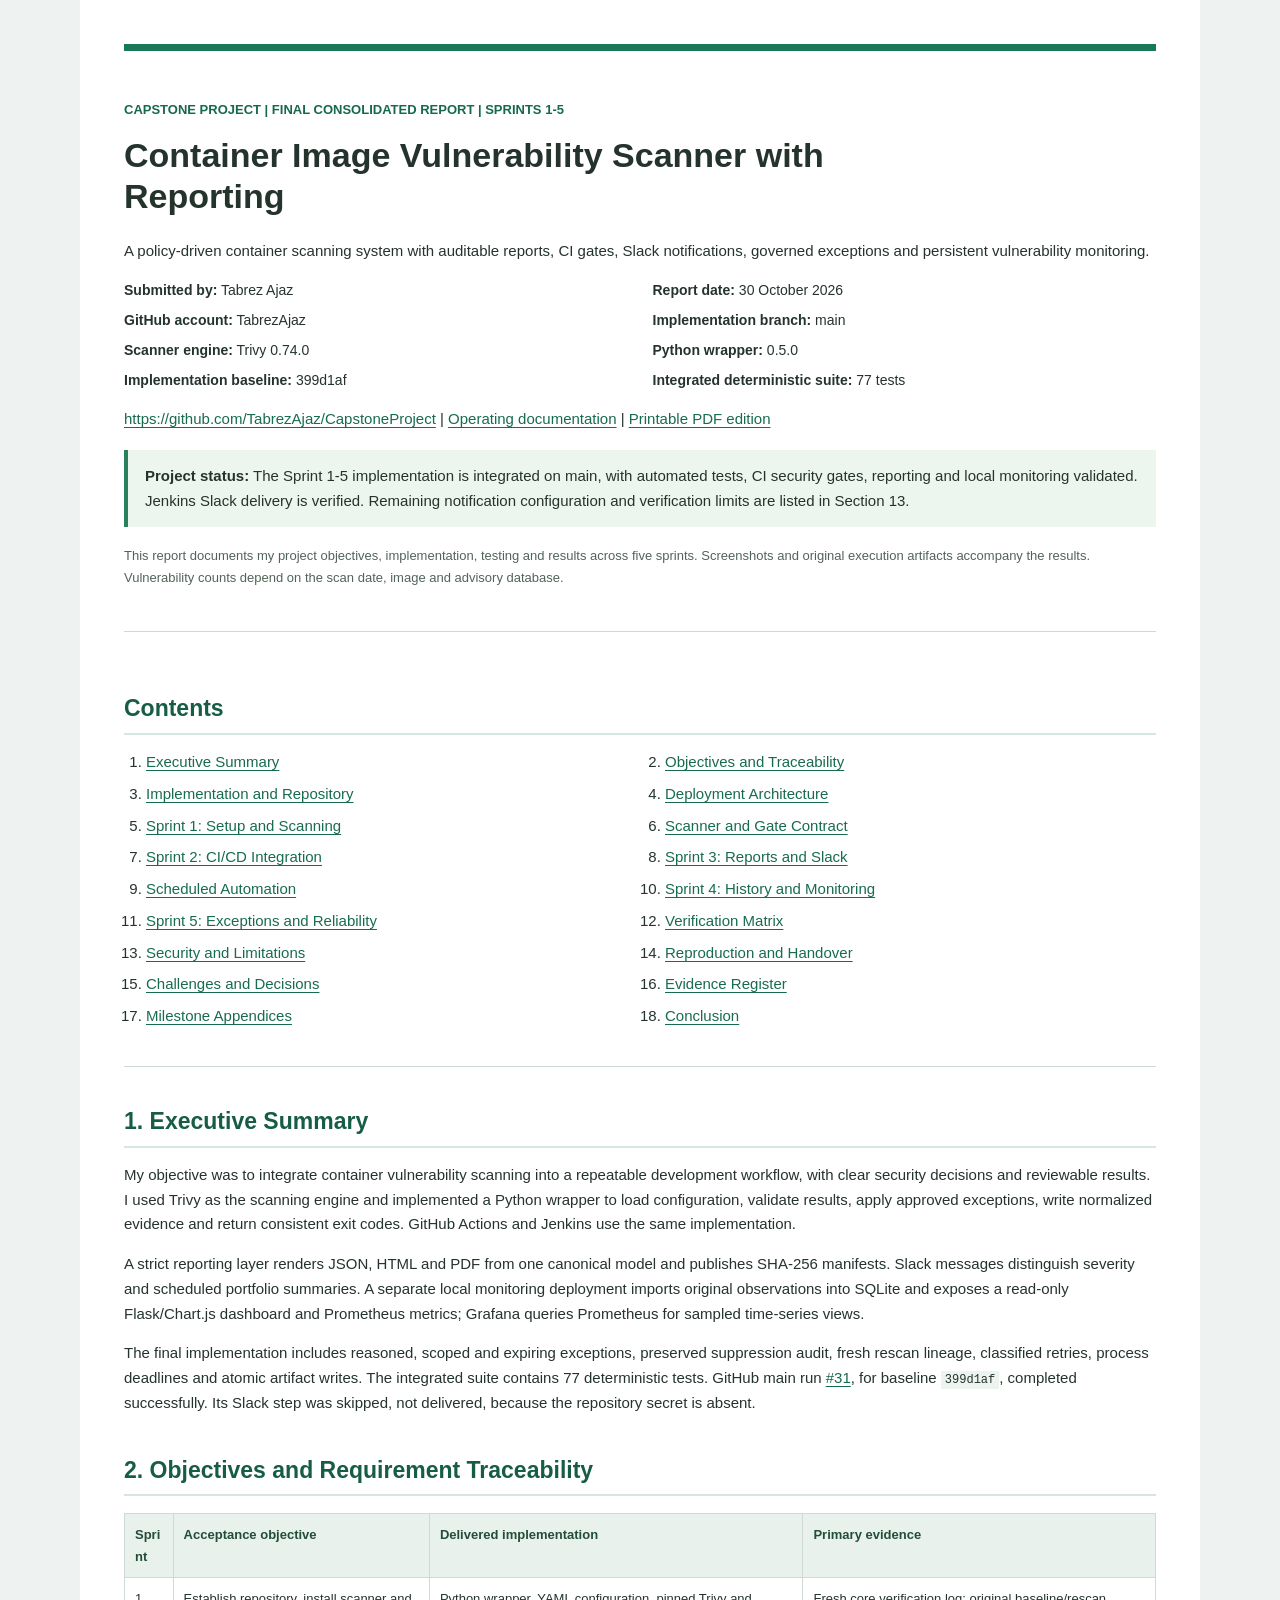
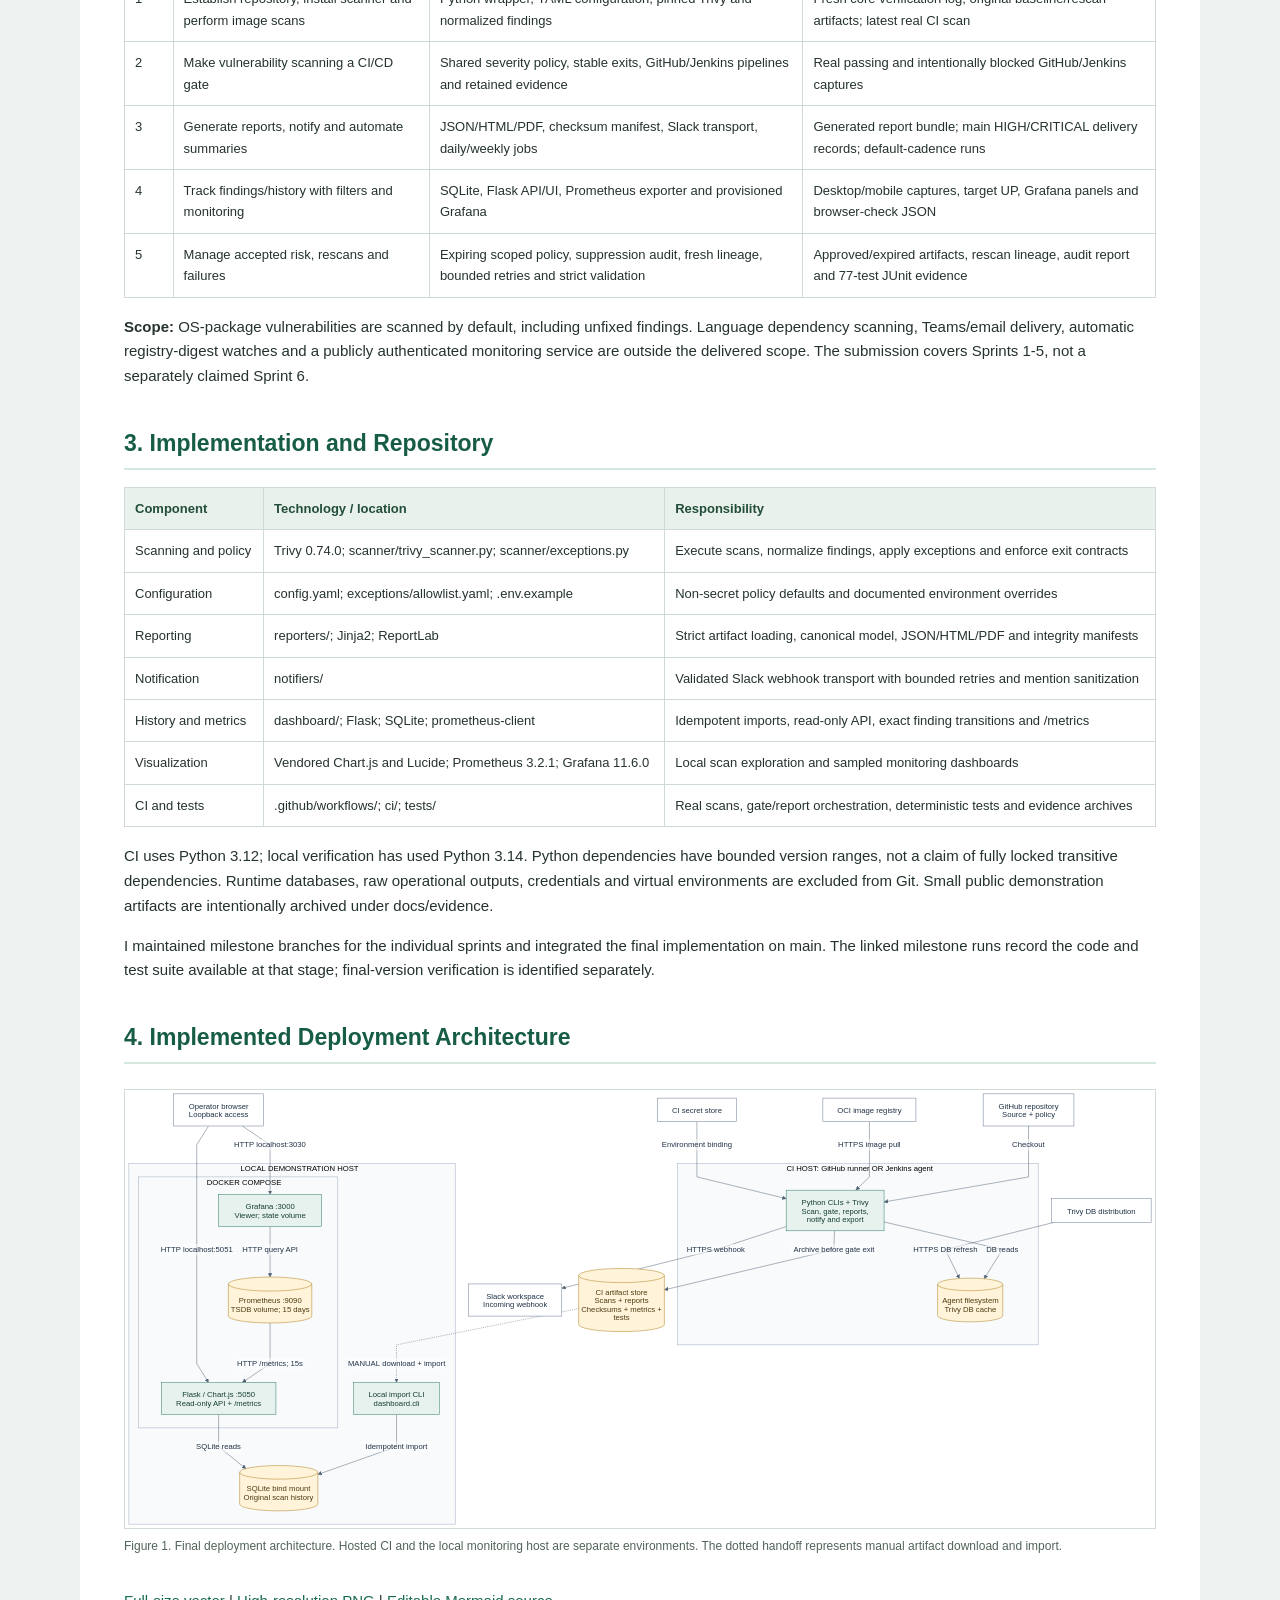
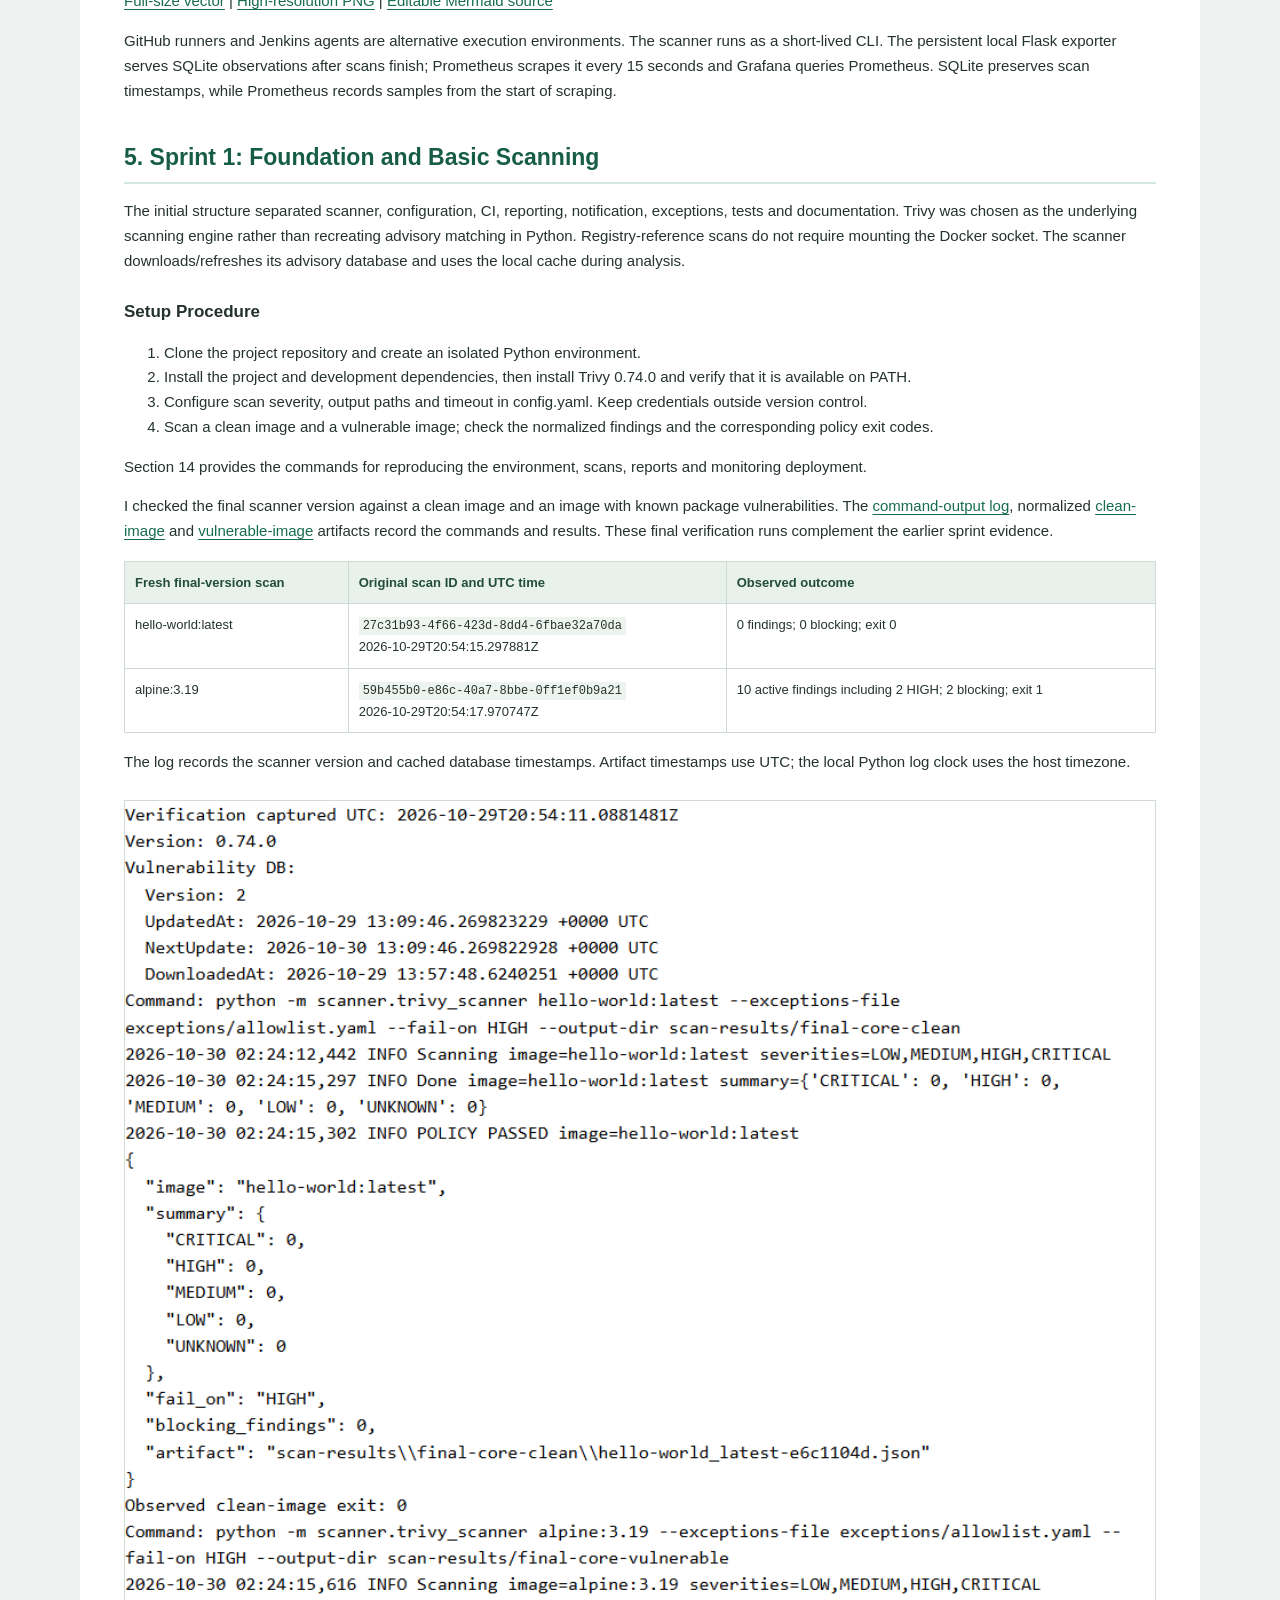
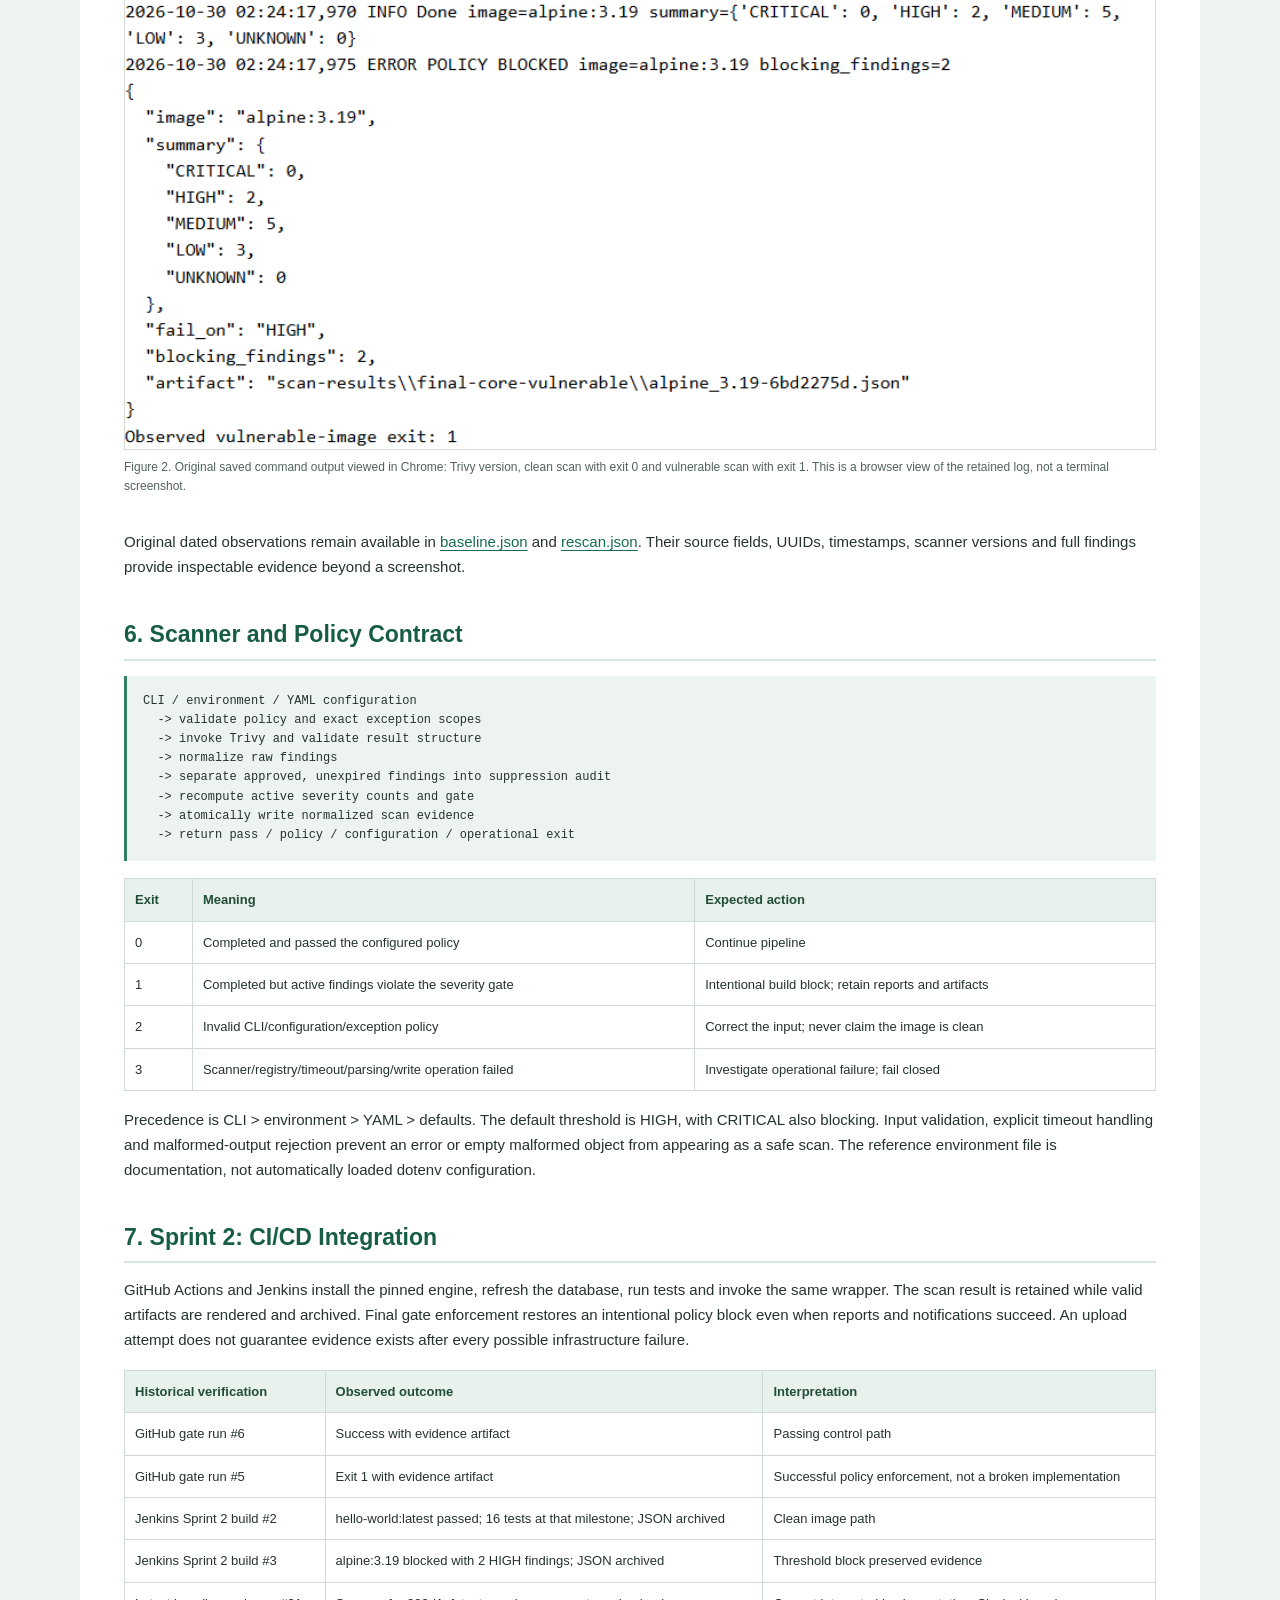
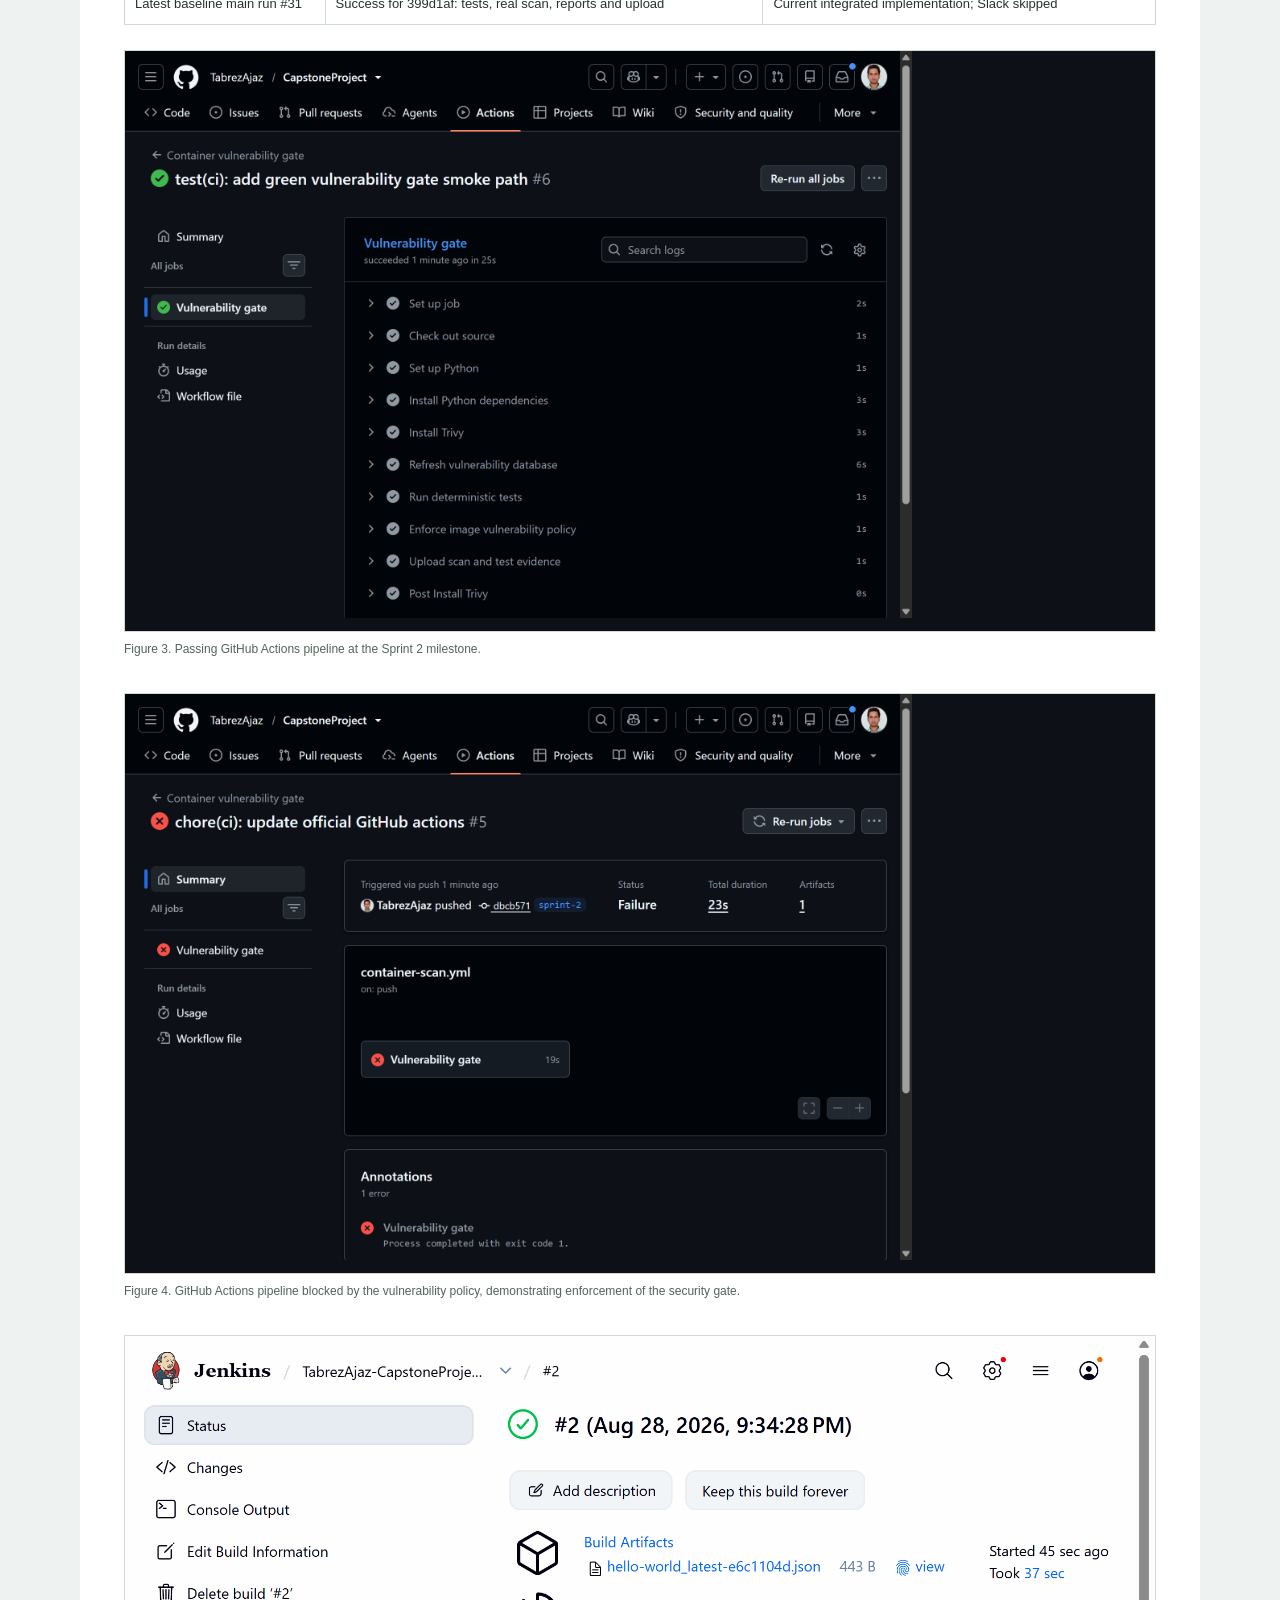
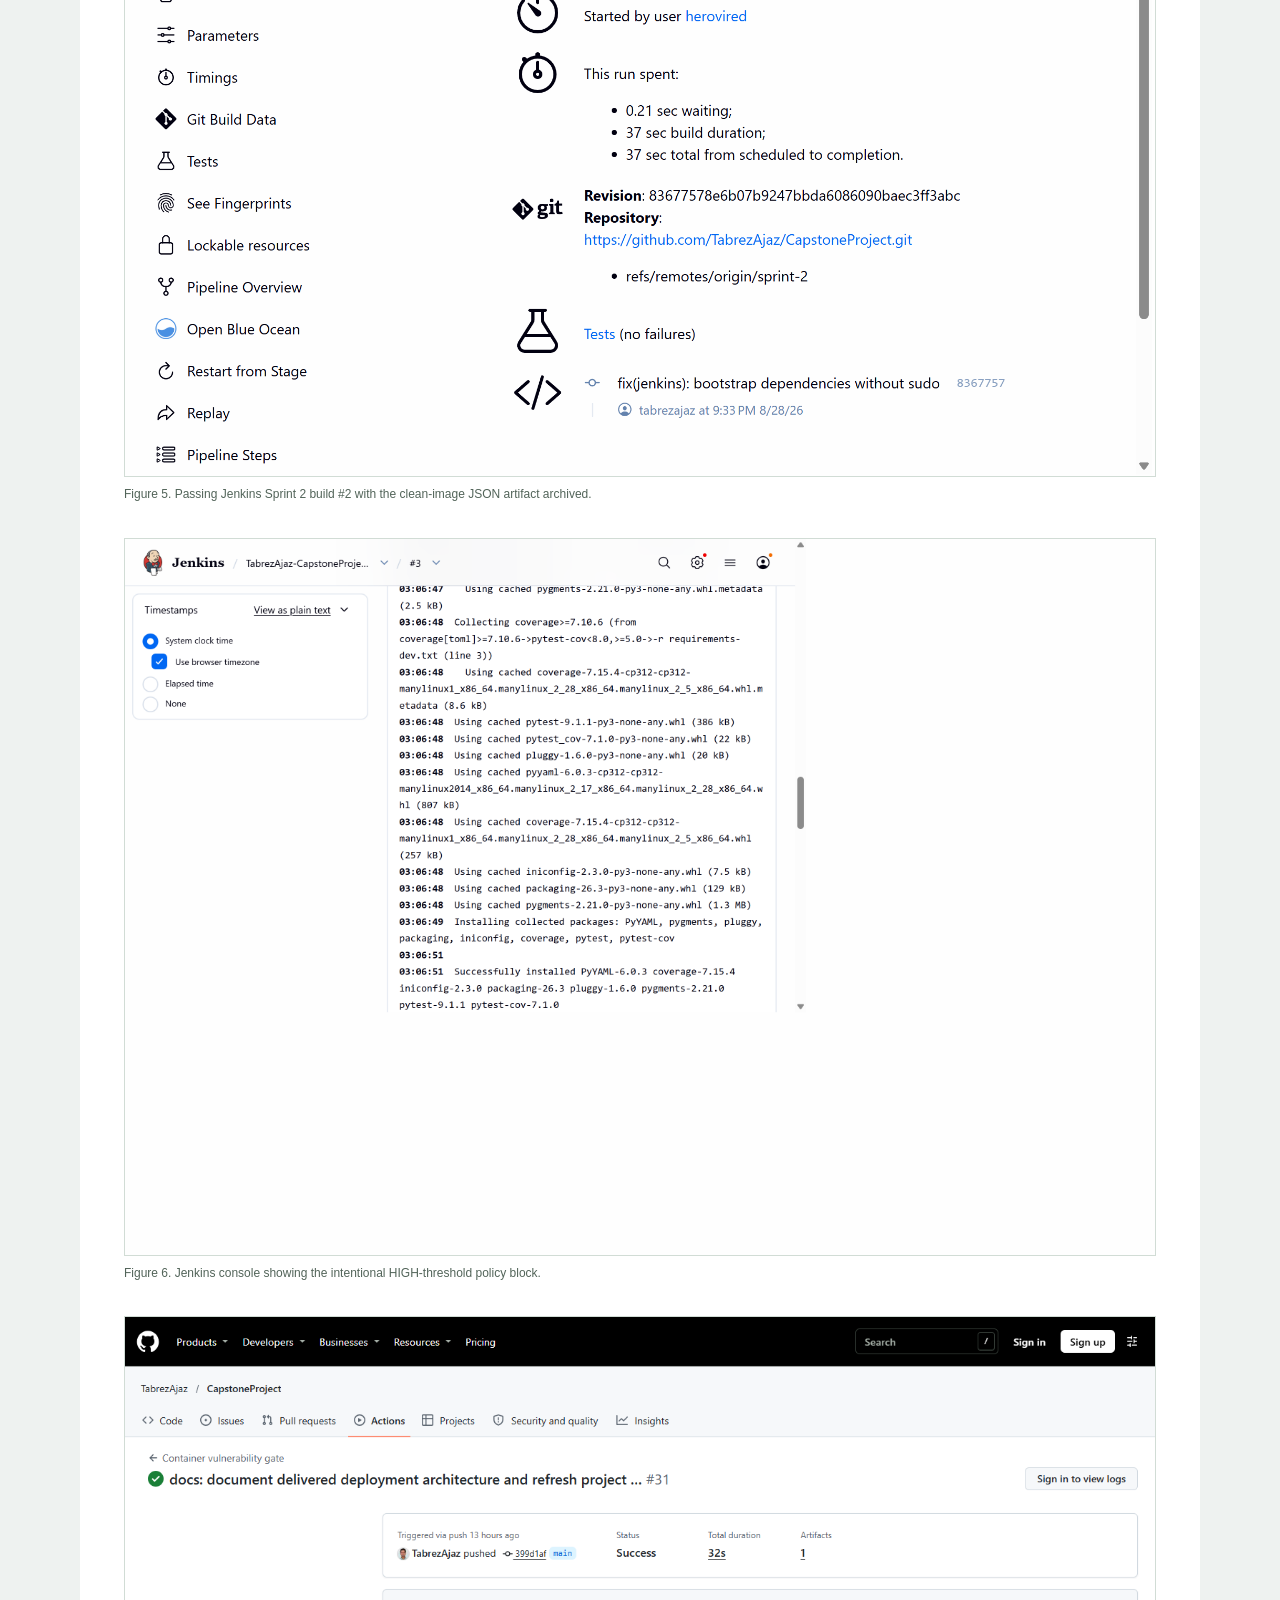
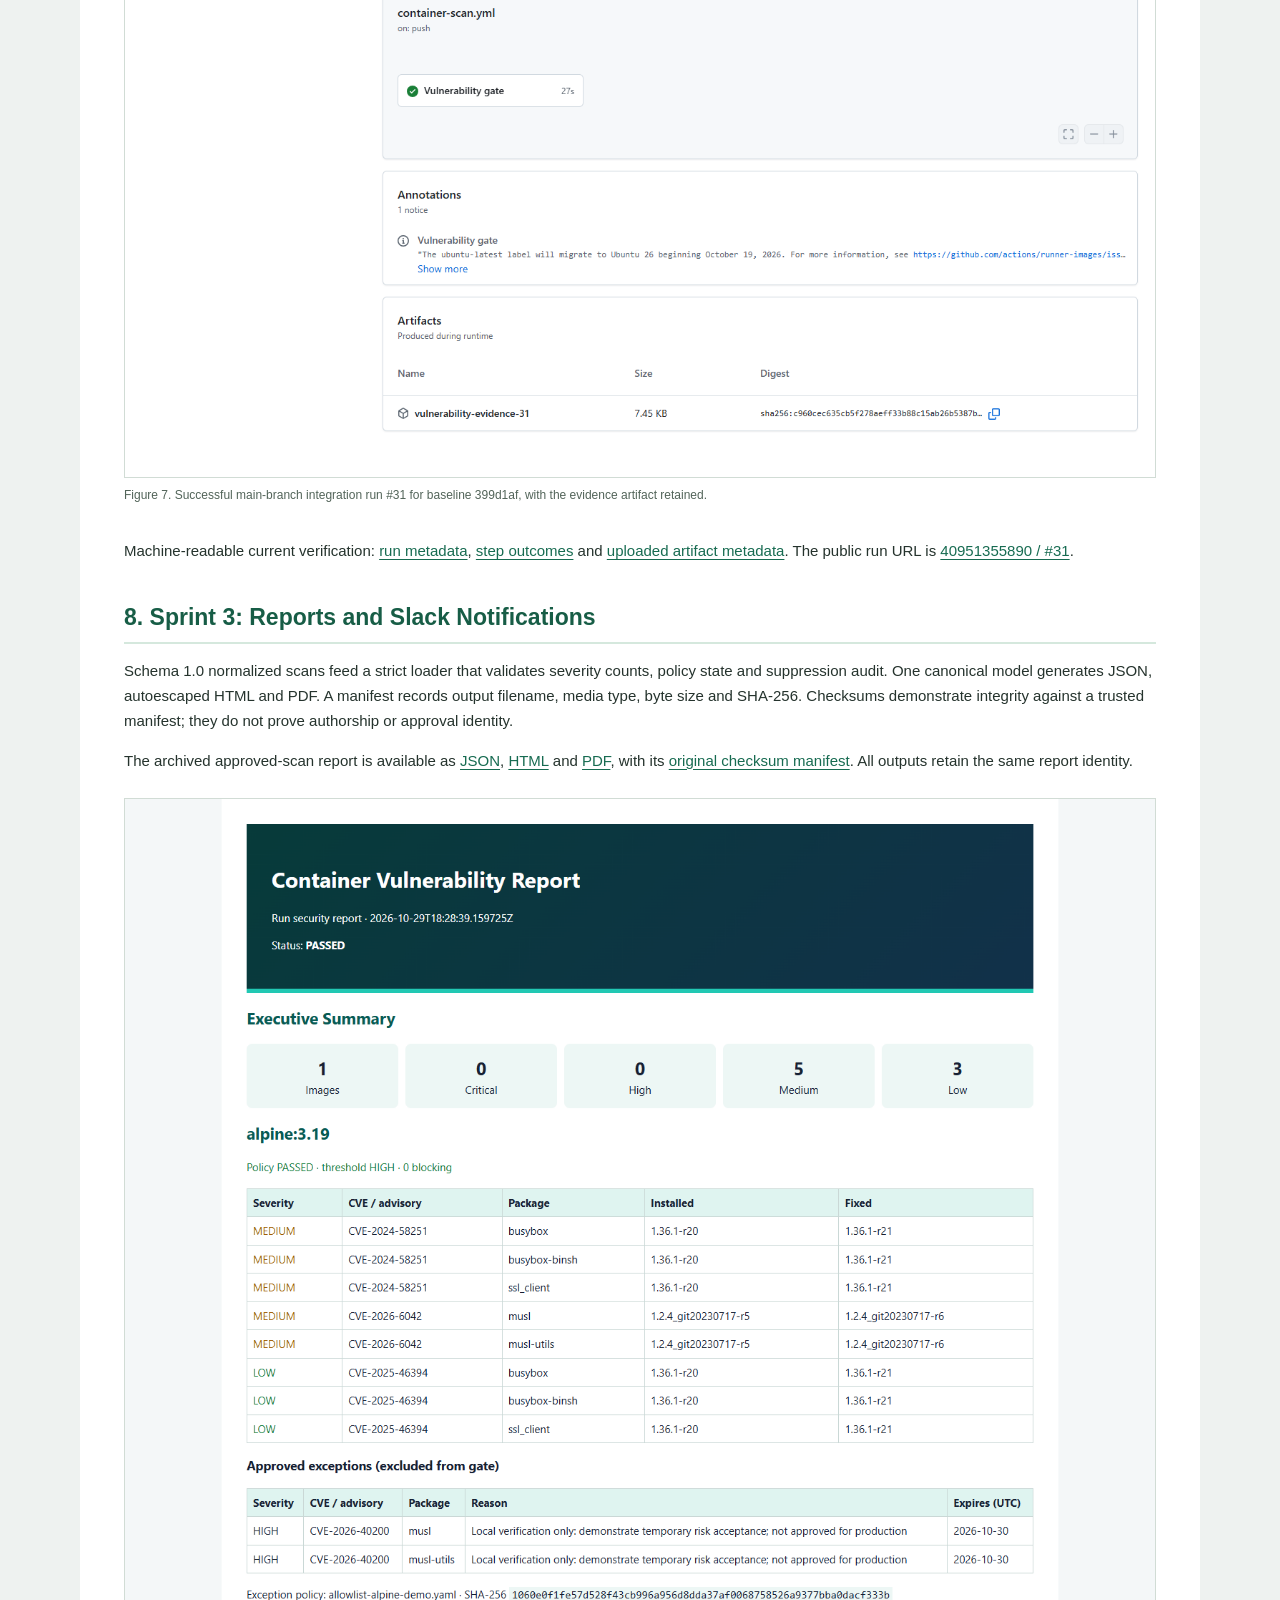
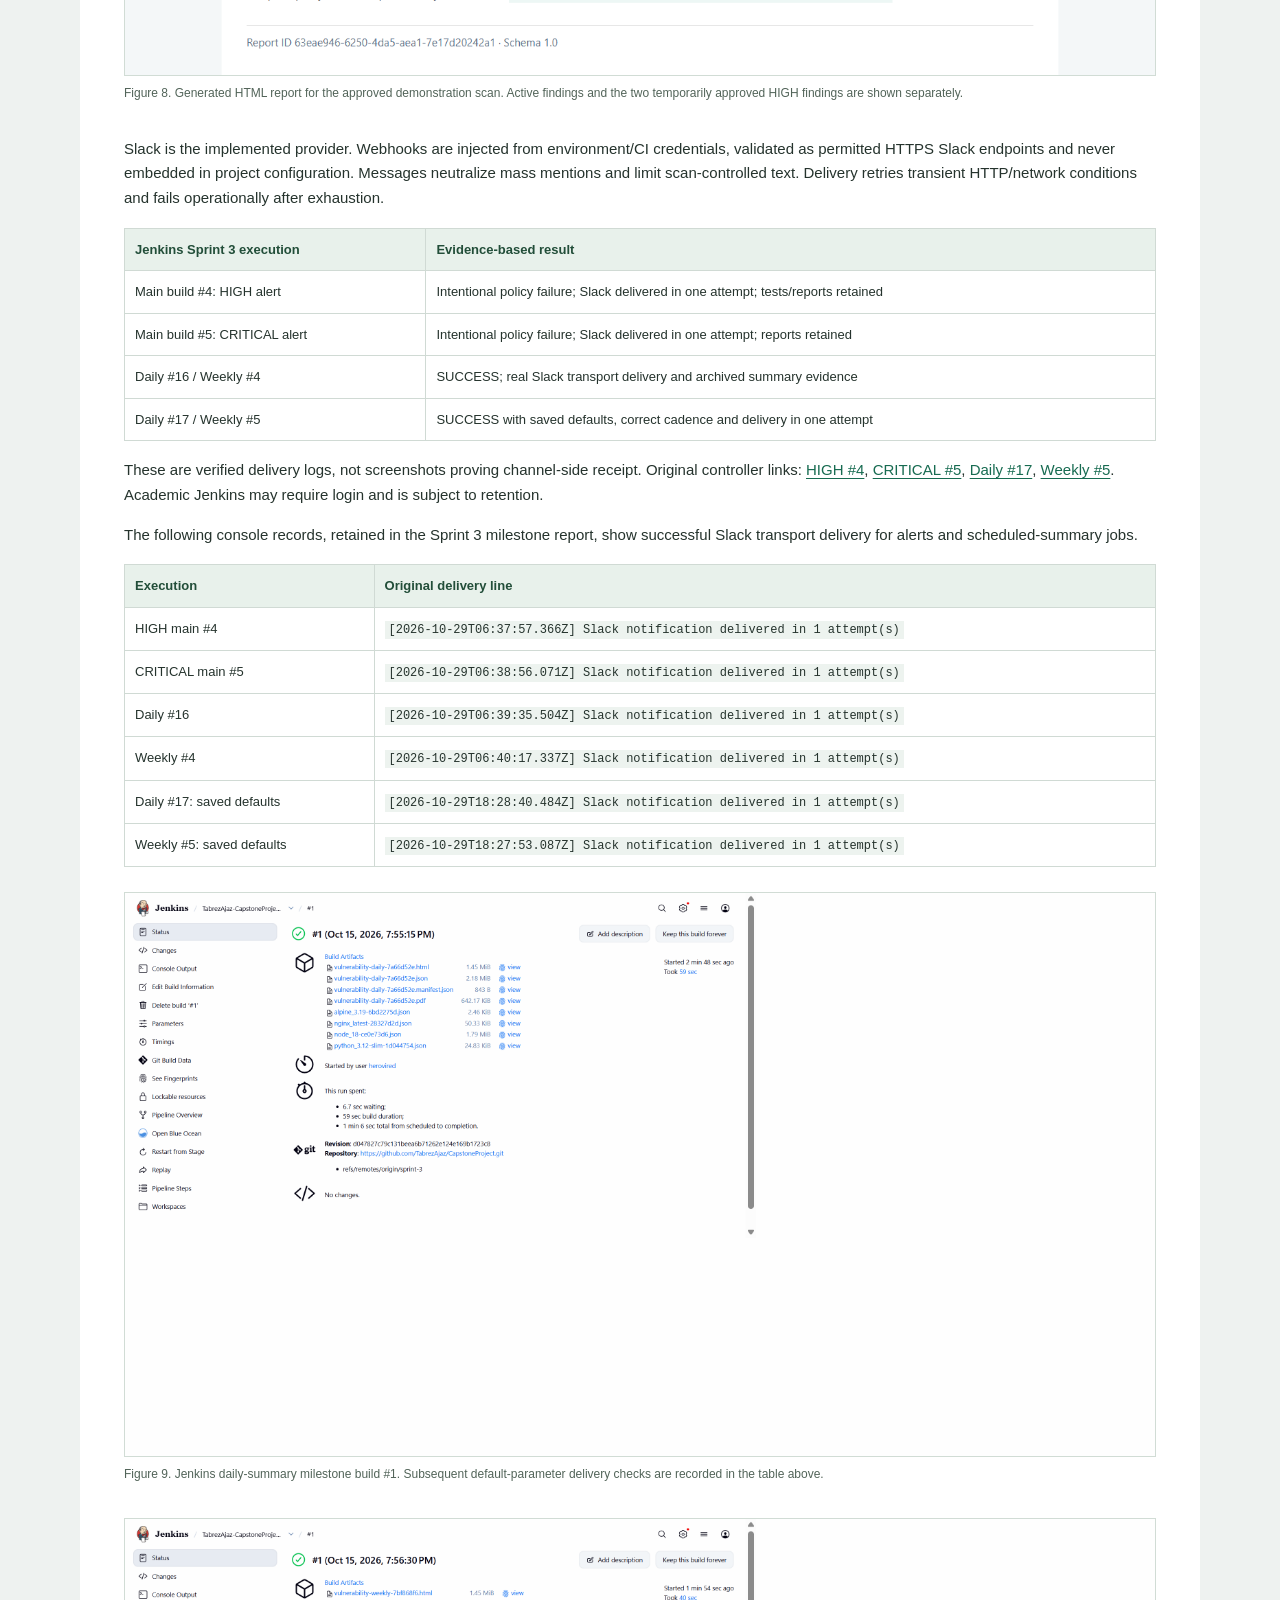
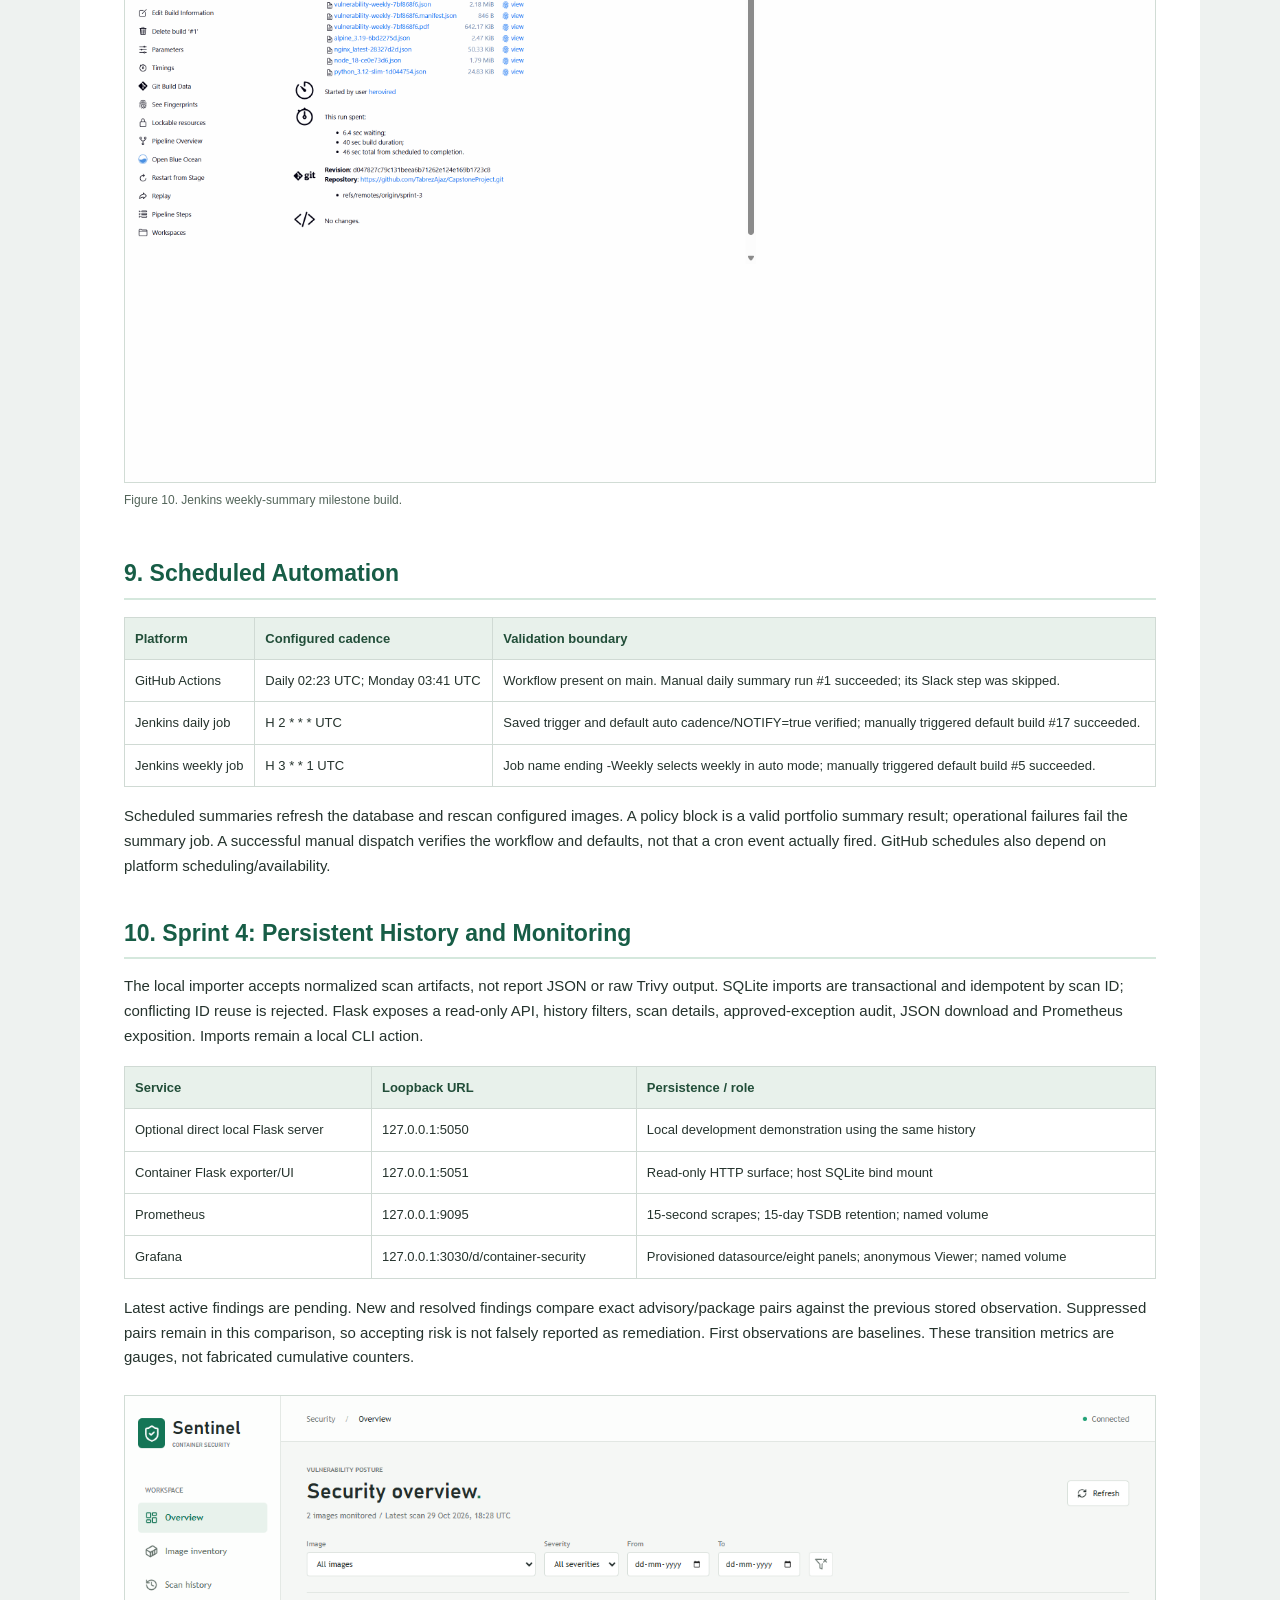
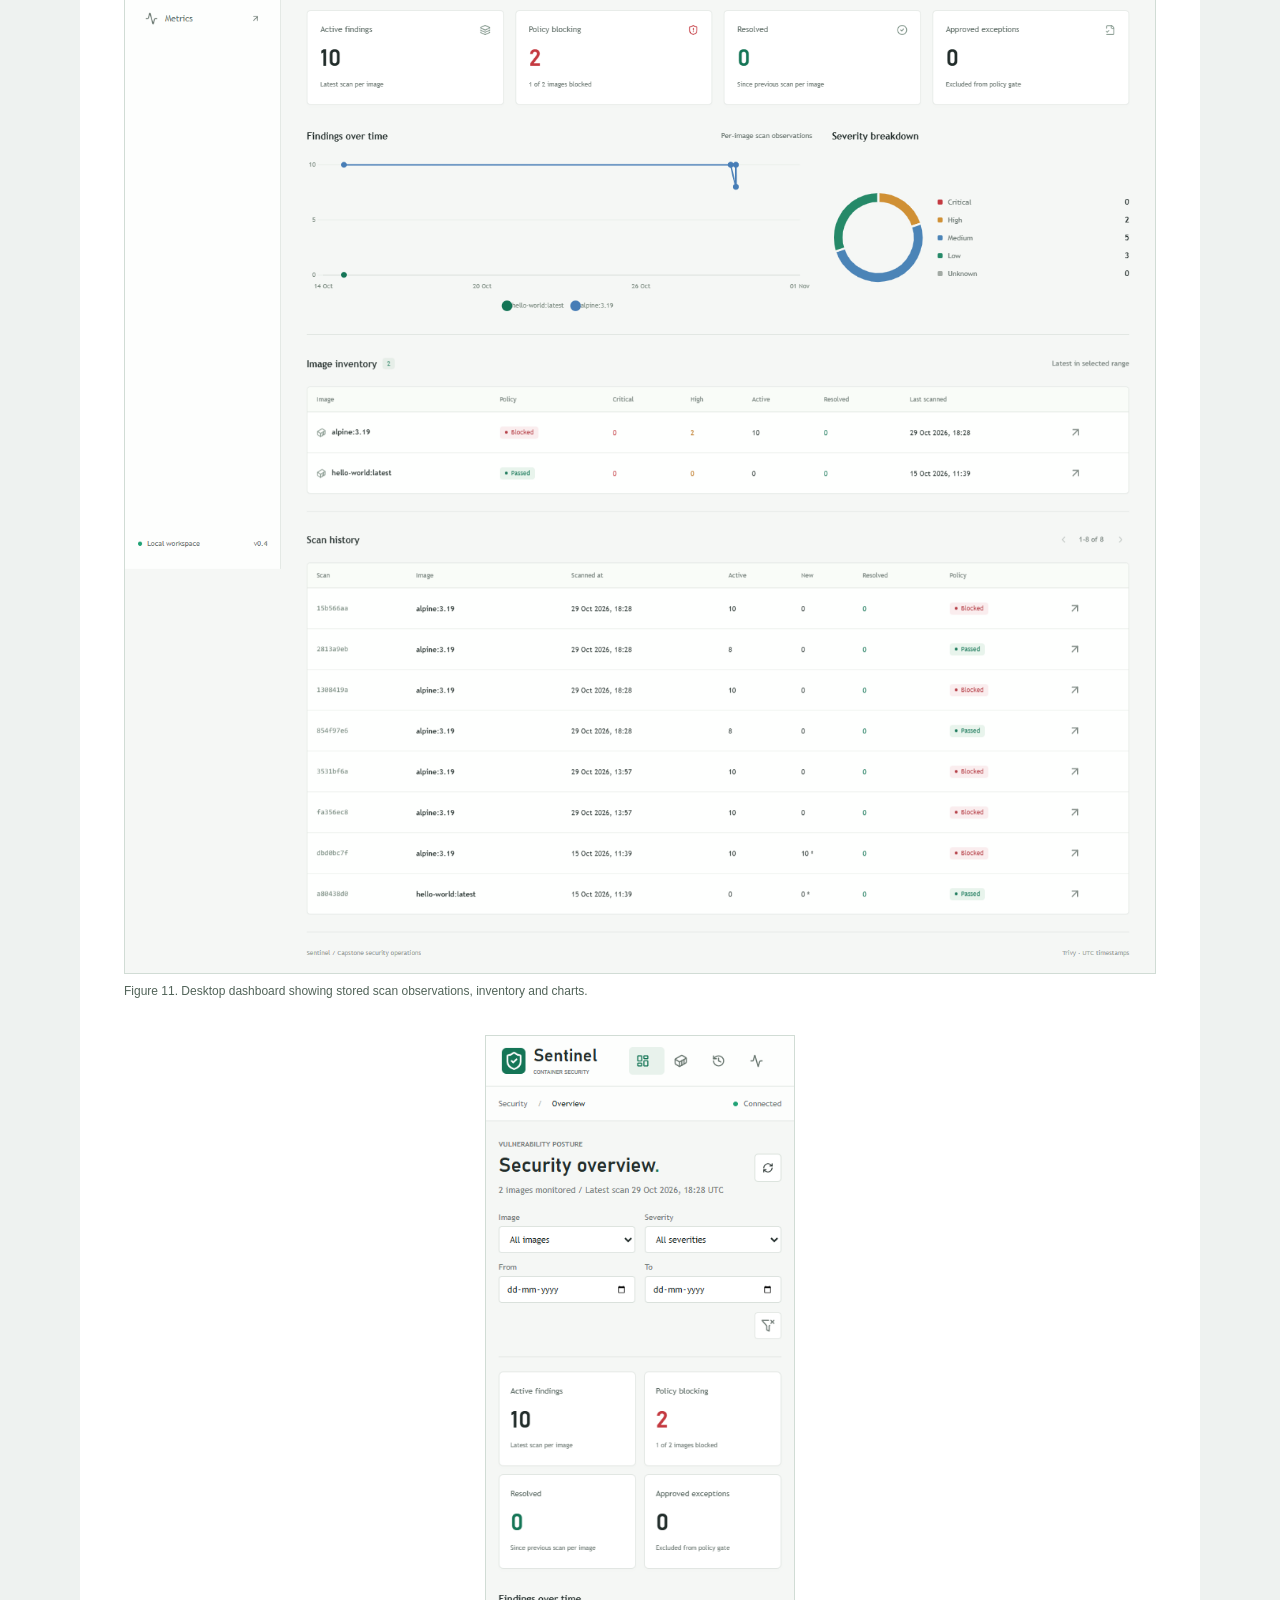
==== commit 0a753429: "docs: refine final report and prepare Vlearn submission package" ====
--- a/docs/Final_Project_Report.html
+++ b/docs/Final_Project_Report.html
@@ -54,9 +54,9 @@
 <p><strong>Scanner engine:</strong> Trivy 0.74.0</p><p><strong>Python wrapper:</strong> 0.5.0</p>
 <p><strong>Implementation baseline:</strong> 399d1af</p><p><strong>Integrated deterministic suite:</strong> 77 tests</p>
 </div>
-<p><a href="https://github.com/TabrezAjaz/CapstoneProject">Public source repository</a> | <a href="../README.md">Operating documentation</a> | <a href="Final_Project_Report.pdf">Printable PDF edition</a></p>
-<div class="notice"><strong>Delivery statement:</strong> Sprint 1-5 implementation is merged into main. Jenkins Slack transport has been verified. GitHub Slack secret entry, rotation of the previously exposed webhook and channel-side visual evidence remain account-owner actions; they are not represented as completed.</div>
-<p class="subtle">This report consolidates implementation, original artifacts, genuine browser captures and verified execution records. Milestone reports remain historical appendices. Live vulnerability counts depend on the scan date, image and advisory database.</p>
+<p><a href="https://github.com/TabrezAjaz/CapstoneProject">https://github.com/TabrezAjaz/CapstoneProject</a> | <a href="../README.md">Operating documentation</a> | <a href="Final_Project_Report.pdf">Printable PDF edition</a></p>
+<div class="notice"><strong>Project status:</strong> The Sprint 1-5 implementation is integrated on main, with automated tests, CI security gates, reporting and local monitoring validated. Jenkins Slack delivery is verified. Remaining notification configuration and verification limits are listed in Section 13.</div>
+<p class="subtle">This report documents my project objectives, implementation, testing and results across five sprints. Screenshots and original execution artifacts accompany the results. Vulnerability counts depend on the scan date, image and advisory database.</p>
 </header>
 
 <nav aria-label="Contents"><h2>Contents</h2><ol>
@@ -72,7 +72,7 @@
 </ol></nav>
 
 <section id="summary"><h2>1. Executive Summary</h2>
-<p>The project converts Trivy scan results into a consistent security control rather than an isolated command-line scan. The Python wrapper loads configuration, invokes a pinned scanner, validates the result structure, applies approved exceptions, writes normalized evidence and returns a stable policy or operational exit code. GitHub Actions and Jenkins use the same implementation.</p>
+<p>My objective was to integrate container vulnerability scanning into a repeatable development workflow, with clear security decisions and reviewable results. I used Trivy as the scanning engine and implemented a Python wrapper to load configuration, validate results, apply approved exceptions, write normalized evidence and return consistent exit codes. GitHub Actions and Jenkins use the same implementation.</p>
 <p>A strict reporting layer renders JSON, HTML and PDF from one canonical model and publishes SHA-256 manifests. Slack messages distinguish severity and scheduled portfolio summaries. A separate local monitoring deployment imports original observations into SQLite and exposes a read-only Flask/Chart.js dashboard and Prometheus metrics; Grafana queries Prometheus for sampled time-series views.</p>
 <p>The final implementation includes reasoned, scoped and expiring exceptions, preserved suppression audit, fresh rescan lineage, classified retries, process deadlines and atomic artifact writes. The integrated suite contains 77 deterministic tests. GitHub main run <a href="https://github.com/TabrezAjaz/CapstoneProject/actions/runs/40951355890">#31</a>, for baseline <code>399d1af</code>, completed successfully. Its Slack step was skipped, not delivered, because the repository secret is absent.</p>
 </section>
@@ -99,24 +99,27 @@
 <tr><td>CI and tests</td><td>.github/workflows/; ci/; tests/</td><td>Real scans, gate/report orchestration, deterministic tests and evidence archives</td></tr>
 </tbody></table>
 <p>CI uses Python 3.12; local verification has used Python 3.14. Python dependencies have bounded version ranges, not a claim of fully locked transitive dependencies. Runtime databases, raw operational outputs, credentials and virtual environments are excluded from Git. Small public demonstration artifacts are intentionally archived under docs/evidence.</p>
-<p>Milestone branches preserve sprint snapshots while main contains the complete delivered implementation. An authorized email-only history correction changed commit IDs without changing any of the 32 commit trees. Historical CI URLs and screenshot hashes still describe their original executions; they were not relabelled as new runs.</p>
+<p>I maintained milestone branches for the individual sprints and integrated the final implementation on main. The linked milestone runs record the code and test suite available at that stage; final-version verification is identified separately.</p>
 </section>
 
 <section id="architecture" class="architecture"><h2>4. Implemented Deployment Architecture</h2>
-<figure><img src="deployment-architecture.svg" alt="Implemented deployment architecture showing CI hosts, registry and DB inputs, artifact store, manual import, SQLite, Flask, Prometheus and Grafana"><figcaption>Figure 1. Deployment architecture, not a sprint roadmap. The local monitoring host is separate from hosted CI. Dotted artifact transfer is a manual download/import, not an implemented automatic push.</figcaption></figure>
+<figure><img src="deployment-architecture.svg" alt="Implemented deployment architecture showing CI hosts, registry and DB inputs, artifact store, manual import, SQLite, Flask, Prometheus and Grafana"><figcaption>Figure 1. Final deployment architecture. Hosted CI and the local monitoring host are separate environments. The dotted handoff represents manual artifact download and import.</figcaption></figure>
 <p><a href="deployment-architecture.svg">Full-size vector</a> | <a href="deployment-architecture.png">High-resolution PNG</a> | <a href="deployment-architecture.mmd">Editable Mermaid source</a></p>
-<p>GitHub runners and Jenkins agents are alternative execution environments. The scanner remains a short-lived CLI. The local persistent Flask exporter serves SQLite observations after scans finish; Prometheus scrapes it every 15 seconds and Grafana queries Prometheus. SQLite keeps original scan timestamps, while Prometheus stores samples only after scraping starts. The old image is a <em>Historical Sprint 1 Component and Workflow Overview</em>, not this final deployment architecture.</p>
+<p>GitHub runners and Jenkins agents are alternative execution environments. The scanner runs as a short-lived CLI. The persistent local Flask exporter serves SQLite observations after scans finish; Prometheus scrapes it every 15 seconds and Grafana queries Prometheus. SQLite preserves scan timestamps, while Prometheus records samples from the start of scraping.</p>
 </section>
 
 <section id="setup"><h2>5. Sprint 1: Foundation and Basic Scanning</h2>
 <p>The initial structure separated scanner, configuration, CI, reporting, notification, exceptions, tests and documentation. Trivy was chosen as the underlying scanning engine rather than recreating advisory matching in Python. Registry-reference scans do not require mounting the Docker socket. The scanner downloads/refreshes its advisory database and uses the local cache during analysis.</p>
-<p>Current core acceptance is reverified by <a href="evidence/final/core-verification.txt">an original command-output log</a>, fresh normalized <a href="evidence/final/core-clean.json">clean-image</a> and <a href="evidence/final/core-vulnerable.json">vulnerable-image</a> artifacts, and the latest main CI scan. These are final-version checks, not backdated Sprint 1 captures.</p>
+<h3>Setup Procedure</h3>
+<ol><li>Clone the project repository and create an isolated Python environment.</li><li>Install the project and development dependencies, then install Trivy 0.74.0 and verify that it is available on PATH.</li><li>Configure scan severity, output paths and timeout in config.yaml. Keep credentials outside version control.</li><li>Scan a clean image and a vulnerable image; check the normalized findings and the corresponding policy exit codes.</li></ol>
+<p>Section 14 provides the commands for reproducing the environment, scans, reports and monitoring deployment.</p>
+<p>I checked the final scanner version against a clean image and an image with known package vulnerabilities. The <a href="evidence/final/core-verification.txt">command-output log</a>, normalized <a href="evidence/final/core-clean.json">clean-image</a> and <a href="evidence/final/core-vulnerable.json">vulnerable-image</a> artifacts record the commands and results. These final verification runs complement the earlier sprint evidence.</p>
 <table><thead><tr><th>Fresh final-version scan</th><th>Original scan ID and UTC time</th><th>Observed outcome</th></tr></thead><tbody>
 <tr><td>hello-world:latest</td><td><code>27c31b93-4f66-423d-8dd4-6fbae32a70da</code><br>2026-10-29T20:54:15.297881Z</td><td>0 findings; 0 blocking; exit 0</td></tr>
 <tr><td>alpine:3.19</td><td><code>59b455b0-e86c-40a7-8bbe-0ff1ef0b9a21</code><br>2026-10-29T20:54:17.970747Z</td><td>10 active findings including 2 HIGH; 2 blocking; exit 1</td></tr>
 </tbody></table>
-<p>The original log records the pinned engine and cached database timestamps. Raw artifact timestamps are UTC; the local Python log clock uses the host timezone. These scans are evidence of the final wrapper version, not a reconstruction of the first development session.</p>
-<div class="notice warning"><strong>Evidence provenance:</strong> several older Sprint 1 terminal-style figures were rendered from a static HTML evidence page. They are historical presentation panels, not independent terminal screenshots, and are deliberately not reused as primary execution proof in this final report. The same rule excludes small reconstructed Sprint 3 panels.</div>
+<p>The log records the scanner version and cached database timestamps. Artifact timestamps use UTC; the local Python log clock uses the host timezone.</p>
+<figure><img src="screenshots/final-core-verification.png" alt="Browser view of the original scanner version and clean and vulnerable image command-output log"><figcaption>Figure 2. Original saved command output viewed in Chrome: Trivy version, clean scan with exit 0 and vulnerable scan with exit 1. This is a browser view of the retained log, not a terminal screenshot.</figcaption></figure>
 <p>Original dated observations remain available in <a href="evidence/sprint5/baseline.json">baseline.json</a> and <a href="evidence/sprint5/rescan.json">rescan.json</a>. Their source fields, UUIDs, timestamps, scanner versions and full findings provide inspectable evidence beyond a screenshot.</p>
 </section>
 
@@ -147,15 +150,18 @@
 <tr><td>Jenkins Sprint 2 build #3</td><td>alpine:3.19 blocked with 2 HIGH findings; JSON archived</td><td>Threshold block preserved evidence</td></tr>
 <tr><td>Latest baseline main run #31</td><td>Success for 399d1af: tests, real scan, reports and upload</td><td>Current integrated implementation; Slack skipped</td></tr>
 </tbody></table>
-<figure><img src="screenshots/sprint2-github-passed-steps.png" alt="Actual successful GitHub Actions steps from the Sprint 2 milestone"><figcaption>Figure 2. Genuine GitHub browser capture of the passing milestone pipeline. Historical test counts and dates are not presented as current totals.</figcaption></figure>
-<figure><img src="screenshots/sprint2-github-blocked-run.png" alt="Actual GitHub Actions run intentionally blocked by vulnerability policy"><figcaption>Figure 3. Genuine blocked GitHub run: the red outcome demonstrates the security gate.</figcaption></figure>
-<figure><img src="screenshots/sprint2-jenkins-blocked-console.png" alt="Actual Jenkins console showing HIGH findings and policy-blocked result"><figcaption>Figure 4. Genuine Jenkins console capture for the intentional HIGH-threshold block.</figcaption></figure>
+<figure><img src="screenshots/sprint2-github-passed-steps.png" alt="Successful GitHub Actions steps from the Sprint 2 milestone"><figcaption>Figure 3. Passing GitHub Actions pipeline at the Sprint 2 milestone.</figcaption></figure>
+<figure><img src="screenshots/sprint2-github-blocked-run.png" alt="GitHub Actions run intentionally blocked by vulnerability policy"><figcaption>Figure 4. GitHub Actions pipeline blocked by the vulnerability policy, demonstrating enforcement of the security gate.</figcaption></figure>
+<figure><img src="screenshots/final-jenkins-clean.png" alt="Successful Jenkins build number 2 showing the archived clean-image scan artifact"><figcaption>Figure 5. Passing Jenkins Sprint 2 build #2 with the clean-image JSON artifact archived.</figcaption></figure>
+<figure><img src="screenshots/sprint2-jenkins-blocked-console.png" alt="Jenkins console showing HIGH findings and policy-blocked result"><figcaption>Figure 6. Jenkins console showing the intentional HIGH-threshold policy block.</figcaption></figure>
+<figure><img src="screenshots/final-github-main.png" alt="Successful GitHub Actions main run number 31 at implementation baseline 399d1af with an evidence artifact"><figcaption>Figure 7. Successful main-branch integration run #31 for baseline 399d1af, with the evidence artifact retained.</figcaption></figure>
 <p>Machine-readable current verification: <a href="evidence/final/github-main-run.json">run metadata</a>, <a href="evidence/final/github-main-jobs.json">step outcomes</a> and <a href="evidence/final/github-main-artifacts.json">uploaded artifact metadata</a>. The public run URL is <a href="https://github.com/TabrezAjaz/CapstoneProject/actions/runs/40951355890">40951355890 / #31</a>.</p>
 </section>
 
 <section id="reporting"><h2>8. Sprint 3: Reports and Slack Notifications</h2>
 <p>Schema 1.0 normalized scans feed a strict loader that validates severity counts, policy state and suppression audit. One canonical model generates JSON, autoescaped HTML and PDF. A manifest records output filename, media type, byte size and SHA-256. Checksums demonstrate integrity against a trusted manifest; they do not prove authorship or approval identity.</p>
 <p>The archived approved-scan report is available as <a href="evidence/sprint5/vulnerability-run-63eae946.json">JSON</a>, <a href="evidence/sprint5/vulnerability-run-63eae946.html">HTML</a> and <a href="evidence/sprint5/vulnerability-run-63eae946.pdf">PDF</a>, with its <a href="evidence/sprint5/vulnerability-run-63eae946.manifest.json">original checksum manifest</a>. All outputs retain the same report identity.</p>
+<figure><img src="screenshots/final-generated-report.png" alt="Generated HTML vulnerability report showing active findings and the separate approved-exceptions audit"><figcaption>Figure 8. Generated HTML report for the approved demonstration scan. Active findings and the two temporarily approved HIGH findings are shown separately.</figcaption></figure>
 <p>Slack is the implemented provider. Webhooks are injected from environment/CI credentials, validated as permitted HTTPS Slack endpoints and never embedded in project configuration. Messages neutralize mass mentions and limit scan-controlled text. Delivery retries transient HTTP/network conditions and fails operationally after exhaustion.</p>
 <table><thead><tr><th>Jenkins Sprint 3 execution</th><th>Evidence-based result</th></tr></thead><tbody>
 <tr><td>Main build #4: HIGH alert</td><td>Intentional policy failure; Slack delivered in one attempt; tests/reports retained</td></tr>
@@ -164,7 +170,7 @@
 <tr><td>Daily #17 / Weekly #5</td><td>SUCCESS with saved defaults, correct cadence and delivery in one attempt</td></tr>
 </tbody></table>
 <p>These are verified delivery logs, not screenshots proving channel-side receipt. Original controller links: <a href="https://jenkinsacademics.herovired.com/job/TabrezAjaz-CapstoneProject-Sprint3/4/console">HIGH #4</a>, <a href="https://jenkinsacademics.herovired.com/job/TabrezAjaz-CapstoneProject-Sprint3/5/console">CRITICAL #5</a>, <a href="https://jenkinsacademics.herovired.com/job/TabrezAjaz-CapstoneProject-Sprint3-Summary-Daily/17/console">Daily #17</a>, <a href="https://jenkinsacademics.herovired.com/job/TabrezAjaz-CapstoneProject-Sprint3-Summary-Weekly/5/console">Weekly #5</a>. Academic Jenkins may require login and is subject to retention.</p>
-<p>Selected original console lines already recorded in the Sprint 3 milestone report are reproduced below. Execution names are contextual labels; these are not newly captured console sessions.</p>
+<p>The following console records, retained in the Sprint 3 milestone report, show successful Slack transport delivery for alerts and scheduled-summary jobs.</p>
 <table><thead><tr><th>Execution</th><th>Original delivery line</th></tr></thead><tbody>
 <tr><td>HIGH main #4</td><td><code>[2026-10-29T06:37:57.366Z] Slack notification delivered in 1 attempt(s)</code></td></tr>
 <tr><td>CRITICAL main #5</td><td><code>[2026-10-29T06:38:56.071Z] Slack notification delivered in 1 attempt(s)</code></td></tr>
@@ -173,8 +179,8 @@
 <tr><td>Daily #17: saved defaults</td><td><code>[2026-10-29T18:28:40.484Z] Slack notification delivered in 1 attempt(s)</code></td></tr>
 <tr><td>Weekly #5: saved defaults</td><td><code>[2026-10-29T18:27:53.087Z] Slack notification delivered in 1 attempt(s)</code></td></tr>
 </tbody></table>
-<figure><img src="screenshots/sprint3-jenkins-daily.png" alt="Genuine Jenkins daily summary build capture"><figcaption>Figure 5. Genuine milestone daily-summary browser capture. Later default-parameter delivery runs are identified separately above; this image is not relabelled as build #17.</figcaption></figure>
-<figure><img src="screenshots/sprint3-jenkins-weekly.png" alt="Genuine Jenkins weekly summary build capture"><figcaption>Figure 6. Genuine milestone weekly-summary browser capture, not a screenshot of a Slack channel.</figcaption></figure>
+<figure><img src="screenshots/sprint3-jenkins-daily.png" alt="Jenkins daily summary build capture"><figcaption>Figure 9. Jenkins daily-summary milestone build #1. Subsequent default-parameter delivery checks are recorded in the table above.</figcaption></figure>
+<figure><img src="screenshots/sprint3-jenkins-weekly.png" alt="Jenkins weekly summary build capture"><figcaption>Figure 10. Jenkins weekly-summary milestone build.</figcaption></figure>
 </section>
 
 <section id="scheduling"><h2>9. Scheduled Automation</h2>
@@ -195,10 +201,10 @@
 <tr><td>Grafana</td><td>127.0.0.1:3030/d/container-security</td><td>Provisioned datasource/eight panels; anonymous Viewer; named volume</td></tr>
 </tbody></table>
 <p>Latest active findings are pending. New and resolved findings compare exact advisory/package pairs against the previous stored observation. Suppressed pairs remain in this comparison, so accepting risk is not falsely reported as remediation. First observations are baselines. These transition metrics are gauges, not fabricated cumulative counters.</p>
-<figure><img src="screenshots/sprint4-dashboard-desktop.png" alt="Actual desktop security dashboard with inventory, charts and historical scan observations"><figcaption>Figure 7. Genuine desktop capture. Displayed counts reflect the stored observations at capture time, not invented sample data.</figcaption></figure>
-<figure class="mobile"><img src="screenshots/sprint4-dashboard-mobile.png" alt="Actual mobile security dashboard"><figcaption>Figure 8. Genuine mobile capture; exact 390x844 checks confirmed readable controls, nonblank charts and no horizontal page overflow.</figcaption></figure>
-<figure><img src="screenshots/sprint4-prometheus-targets.png" alt="Actual Prometheus target page showing the exporter is up"><figcaption>Figure 9. Genuine Prometheus target-health capture.</figcaption></figure>
-<figure><img src="screenshots/sprint4-grafana.png" alt="Actual provisioned Grafana container-security dashboard"><figcaption>Figure 10. Genuine Grafana monitoring capture. Prometheus history begins with scraping; old SQLite timestamps are not backfilled as artificial samples.</figcaption></figure>
+<figure><img src="screenshots/sprint4-dashboard-desktop.png" alt="Desktop security dashboard with inventory, charts and historical scan observations"><figcaption>Figure 11. Desktop dashboard showing stored scan observations, inventory and charts.</figcaption></figure>
+<figure class="mobile"><img src="screenshots/sprint4-dashboard-mobile.png" alt="Mobile security dashboard"><figcaption>Figure 12. Mobile dashboard at 390x844. Browser checks verified readable controls, nonblank charts and no horizontal page overflow.</figcaption></figure>
+<figure><img src="screenshots/sprint4-prometheus-targets.png" alt="Prometheus target page showing the exporter is up"><figcaption>Figure 13. Prometheus target page confirming that the exporter is UP.</figcaption></figure>
+<figure><img src="screenshots/sprint4-grafana.png" alt="Provisioned Grafana container-security dashboard"><figcaption>Figure 14. Provisioned Grafana dashboard. Time-series history begins when Prometheus starts scraping the exporter.</figcaption></figure>
 <p>Browser verification is archived in <a href="screenshots/sprint4-browser-check.json">the original browser-check JSON</a>. Checks cover 1440x1080 and 390x844, API/UI totals, filters, empty and invalid-date states, scan drilldown, deep-linked exception audit, nonblank canvas pixels and no JavaScript errors.</p>
 </section>
 
@@ -210,7 +216,7 @@
 <tr><td>Expired rule</td><td>10 active; 0 suppressed; 2 HIGH blocking</td><td>1</td><td><a href="evidence/sprint5/expired.json">expired.json</a></td></tr>
 <tr><td>Missing configured exception file</td><td>No scan performed</td><td>2</td><td>Deterministic tests and Sprint 5 execution record</td></tr>
 </tbody></table>
-<figure><img src="screenshots/sprint5-exception-audit.png" alt="Actual scan detail showing two approved HIGH findings, justification and expiry"><figcaption>Figure 11. Genuine exception audit capture. The dialog describes the approved historical observation; a later blocked inventory may remain visible behind it.</figcaption></figure>
+<figure><img src="screenshots/sprint5-exception-audit.png" alt="Scan detail showing two approved HIGH findings, justification and expiry"><figcaption>Figure 15. Exception audit for the approved historical scan: two HIGH findings with recorded justification and expiry. The background inventory reflects a later observation.</figcaption></figure>
 <h3>Fresh Rescan Lineage</h3>
 <p>Baseline <code>fa356ec8-553d-4769-bb81-20aeb03b599b</code> at <code>2026-10-29T13:57:51.161781Z</code> was followed by a real new Trivy scan <code>3531bf6a-0b7e-491d-aebb-b4d881adb621</code> at <code>2026-10-29T13:57:53.922734Z</code>. Its <code>rescan_of</code> points to the baseline. Both were blocked; no remediation was invented. The artifacts are linked in the evidence register.</p>
 <h3>Reliability Controls</h3>
@@ -221,22 +227,22 @@
 <section id="verification"><h2>12. Verification Matrix</h2>
 <table><thead><tr><th>Verification</th><th>Evidence / observed result</th><th>Status</th></tr></thead><tbody>
 <tr><td>Integrated tests</td><td>77 deterministic tests; archived JUnit: 0 failures, 0 errors</td><td class="status">Verified</td></tr>
-<tr><td>Current final-report verification run</td><td><a href="evidence/final/junit.xml">Fresh JUnit</a> and <a href="evidence/final/test-output.txt">original test output</a></td><td class="status">Evidence attached</td></tr>
+<tr><td>Local integrated test run</td><td><a href="evidence/final/junit.xml">JUnit results</a> and <a href="evidence/final/test-output.txt">original test output</a></td><td class="status">Evidence attached</td></tr>
 <tr><td>Current main CI</td><td>Run #31 / 399d1af; success; scan/tests/reports/upload completed</td><td class="status">Verified</td></tr>
 <tr><td>Clean and vulnerable scan paths</td><td>Original final-version core log/artifacts plus historical real CI pass/block captures</td><td class="status">Verified</td></tr>
 <tr><td>Report integrity</td><td>Original JSON/HTML/PDF manifests match archived bytes, including clean Git checkout verification</td><td class="status">Verified</td></tr>
 <tr><td>Slack transport</td><td>Jenkins HIGH/CRITICAL and daily/weekly delivery logs</td><td class="status">Verified on Jenkins</td></tr>
-<tr><td>GitHub Slack</td><td>Repository secret absent; notification step skipped</td><td>Owner setup pending</td></tr>
+<tr><td>GitHub Slack</td><td>Repository secret absent; notification step skipped</td><td>Configuration pending</td></tr>
 <tr><td>Historical UI and monitoring</td><td>Real screenshots, browser-check JSON and observed exporter/Grafana health</td><td class="status">Verified at capture</td></tr>
 <tr><td>Approved and expired exceptions</td><td>Original active/suppressed artifacts and gate exits 0/1</td><td class="status">Verified</td></tr>
 <tr><td>Rescan lineage</td><td>New UUID/time and rescan_of; actual new scan invocation</td><td class="status">Verified</td></tr>
 </tbody></table>
-<p>Milestone test counts changed as scope grew: Sprint 2 had 16 tests, Sprint 3 had 28, isolated Sprint 4 had 35 and the integrated final suite has 77. These are separate historical states, not contradictory totals. Local captured browser history currently contains eight genuine observations, not a claim of large-scale production benchmarking.</p>
+<p>Milestone test counts increased as the project grew: Sprint 2 had 16 tests, Sprint 3 had 28, isolated Sprint 4 had 35 and the integrated final suite has 77. Dashboard verification used eight stored scan observations; large-scale production benchmarking is outside the evaluation scope.</p>
 </section>
 
 <section id="security"><h2>13. Security, Limitations and Outstanding Actions</h2>
 <ul>
-<li>Webhooks belong only in secret stores. The previously exposed webhook must be rotated by the account owner; its value is not reproduced here.</li>
+<li>Webhooks are stored in CI secret stores. Rotation of the previously exposed webhook remains a required security action.</li>
 <li>GitHub and Jenkins secret stores are separate. GitHub Slack delivery remains unverified until its repository secret is entered and delivery is rerun.</li>
 <li>Channel-side Slack screenshots remain unavailable. A delivery-success log proves transport acceptance, not independent visual receipt.</li>
 <li>Allowlist changes need human review and branch controls. The code does not establish an approver identity or enforce organization governance by itself.</li>
@@ -265,7 +271,7 @@
 python -m reporters.cli @artifacts --formats json,html,pdf --output-dir reports
 python -m dashboard.cli @artifacts --metrics-file reports/scan-metrics.prom
 python -m dashboard.app --port 5050</pre>
-<p>Open the local dashboard at http://127.0.0.1:5050. To run the provisioned exporter/Prometheus/Grafana stack, set a private <code>GRAFANA_ADMIN_PASSWORD</code> directly in the terminal and run <code>docker compose -f dashboard/compose.yaml up -d --build</code>. Never paste the password or webhook into documentation or chat. Do not run <code>down -v</code> unless deleting monitoring history is intended.</p>
+<p>Open the local dashboard at http://127.0.0.1:5050. To run the provisioned exporter/Prometheus/Grafana stack, set <code>GRAFANA_ADMIN_PASSWORD</code> privately in the terminal and run <code>docker compose -f dashboard/compose.yaml up -d --build</code>. Credentials must not be committed to the repository. Avoid <code>down -v</code> unless deletion of monitoring history is intended.</p>
 <p>CI evidence can be downloaded and imported using the same CLI. Rescan an original normalized artifact with <code>python -m scanner.trivy_scanner --rescan-artifact previous.json --refresh-db --output-dir scan-results/rescan</code>. Preserve the previous file and import both observations for historical comparisons. Full operational detail is in the <a href="../README.md">README</a>.</p>
 </section>
 
@@ -278,7 +284,7 @@
 <tr><td>Risk approval could silently hide findings</td><td>Mandatory reason/expiry, exact scope and separate suppression audit; no default approvals.</td></tr>
 <tr><td>Different CI agent environments</td><td>Use shared Python logic, pinned Trivy and bootstrap pipelines; keep provider-specific orchestration separate.</td></tr>
 <tr><td>Original diagram mixed roadmap and implementation</td><td>Replace it with deployment boundaries, persisted stores and labelled interfaces; retain old image as historical overview.</td></tr>
-<tr><td>Evidence presentation could be mistaken for execution</td><td>Exclude reconstructed terminal panels from primary proof and provide original files, real captures and provenance.</td></tr>
+<tr><td>Preserving useful verification evidence</td><td>Retain original scanner outputs, JUnit results, CI records and browser captures alongside the report.</td></tr>
 </tbody></table>
 </section>
 
@@ -298,8 +304,9 @@
 <tr><td>E12</td><a href="evidence/sprint5/baseline.json">Baseline</a> / <a href="evidence/sprint5/rescan.json">rescan</a></td><td>Original observations with fresh UUID/time and linked lineage</td></tr>
 <tr><td>E13</td><a href="evidence/sprint5/junit.xml">Milestone JUnit</a> / <a href="evidence/final/junit.xml">final-verification JUnit</a> / <a href="evidence/final/test-output.txt">test output</a></td><td>Machine-readable deterministic test evidence; distinct execution times</td></tr>
 <tr><td>E14</td><a href="deployment-architecture.svg">Deployment architecture</a></td><td>Technical documentation, not an execution screenshot</td></tr>
-</tbody></table>
-<p>Relative links resolve inside the repository after cloning. HTML files are rendered locally; GitHub normally displays their source. Jenkins URLs may require academic credentials. Report PDFs embed the figures, while original machine-readable evidence remains in the adjacent repository paths.</p>
+<tr><td>E15</td><a href="evidence/final/screenshot-capture.json">Additional capture records</a></td><td>Sources and preparation records for the log view, rendered report, main-run capture and whitespace-trimmed Jenkins screenshot</td></tr>
+</tbody></table>
+<p>Relative links resolve inside the repository after cloning. HTML files are rendered locally; GitHub normally displays their source. Jenkins URLs may require academic credentials. Report PDFs embed the figures, while original machine-readable evidence remains in the adjacent repository paths. Older terminal-style presentation panels in the milestone appendices are not used as execution proof; this report uses original logs and browser captures.</p>
 </section>
 
 <section id="appendices"><h2>17. Milestone Appendices</h2>
@@ -315,8 +322,8 @@
 </section>
 
 <section id="conclusion"><h2>18. Conclusion</h2>
-<p>The delivered system covers the requested path from first image scan to repeatable CI enforcement, consistent report evidence, real Jenkins notification delivery, persistent history, monitoring and governed vulnerability exceptions. Shared code paths, explicit failure semantics and retained original artifacts make the result inspectable rather than dependent on screenshots alone.</p>
-<p>The implementation and evidence support completion of Sprints 1-5. Production deployment, remaining account-secret/rotation tasks and channel-side visual proof remain explicit boundaries. No reconstructed panel, skipped Slack step, manually triggered schedule or accepted exception is represented as something it does not prove.</p>
+<p>Through this project, I integrated container image scanning with repeatable CI security gates, consistent reports, Jenkins notifications, persistent scan history, monitoring and governed vulnerability exceptions. The five sprints developed a basic scan workflow into a tested system with explicit failure handling and reviewable evidence.</p>
+<p>The results demonstrate the implemented Sprint 1-5 scope. Remaining notification setup and verification limits are listed in Section 13. Further work includes production hosting, stronger supply-chain controls and automated collection of CI artifacts.</p>
 </section>
 <footer>Tabrez Ajaz | Container Image Vulnerability Scanner with Reporting | Final consolidated report, 30 October 2026 | Source baseline 399d1af</footer>
 </main></body></html>
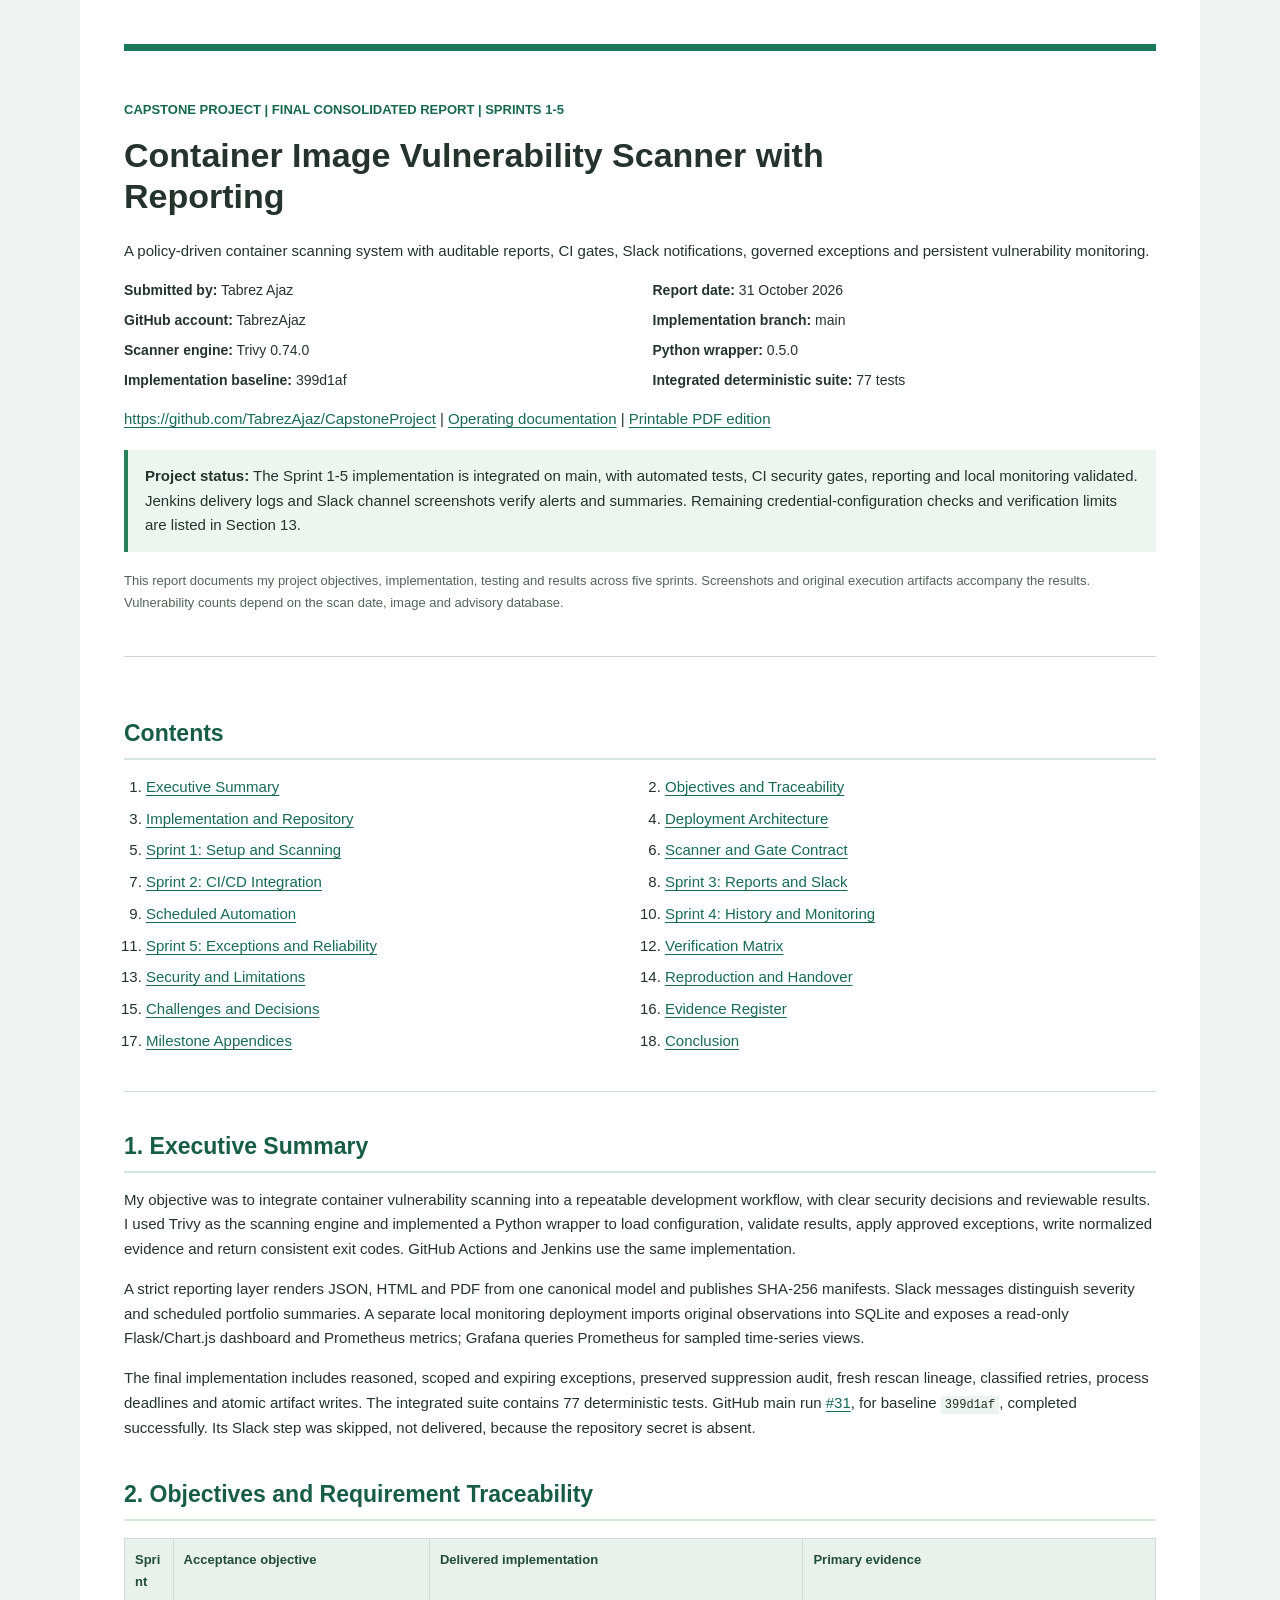
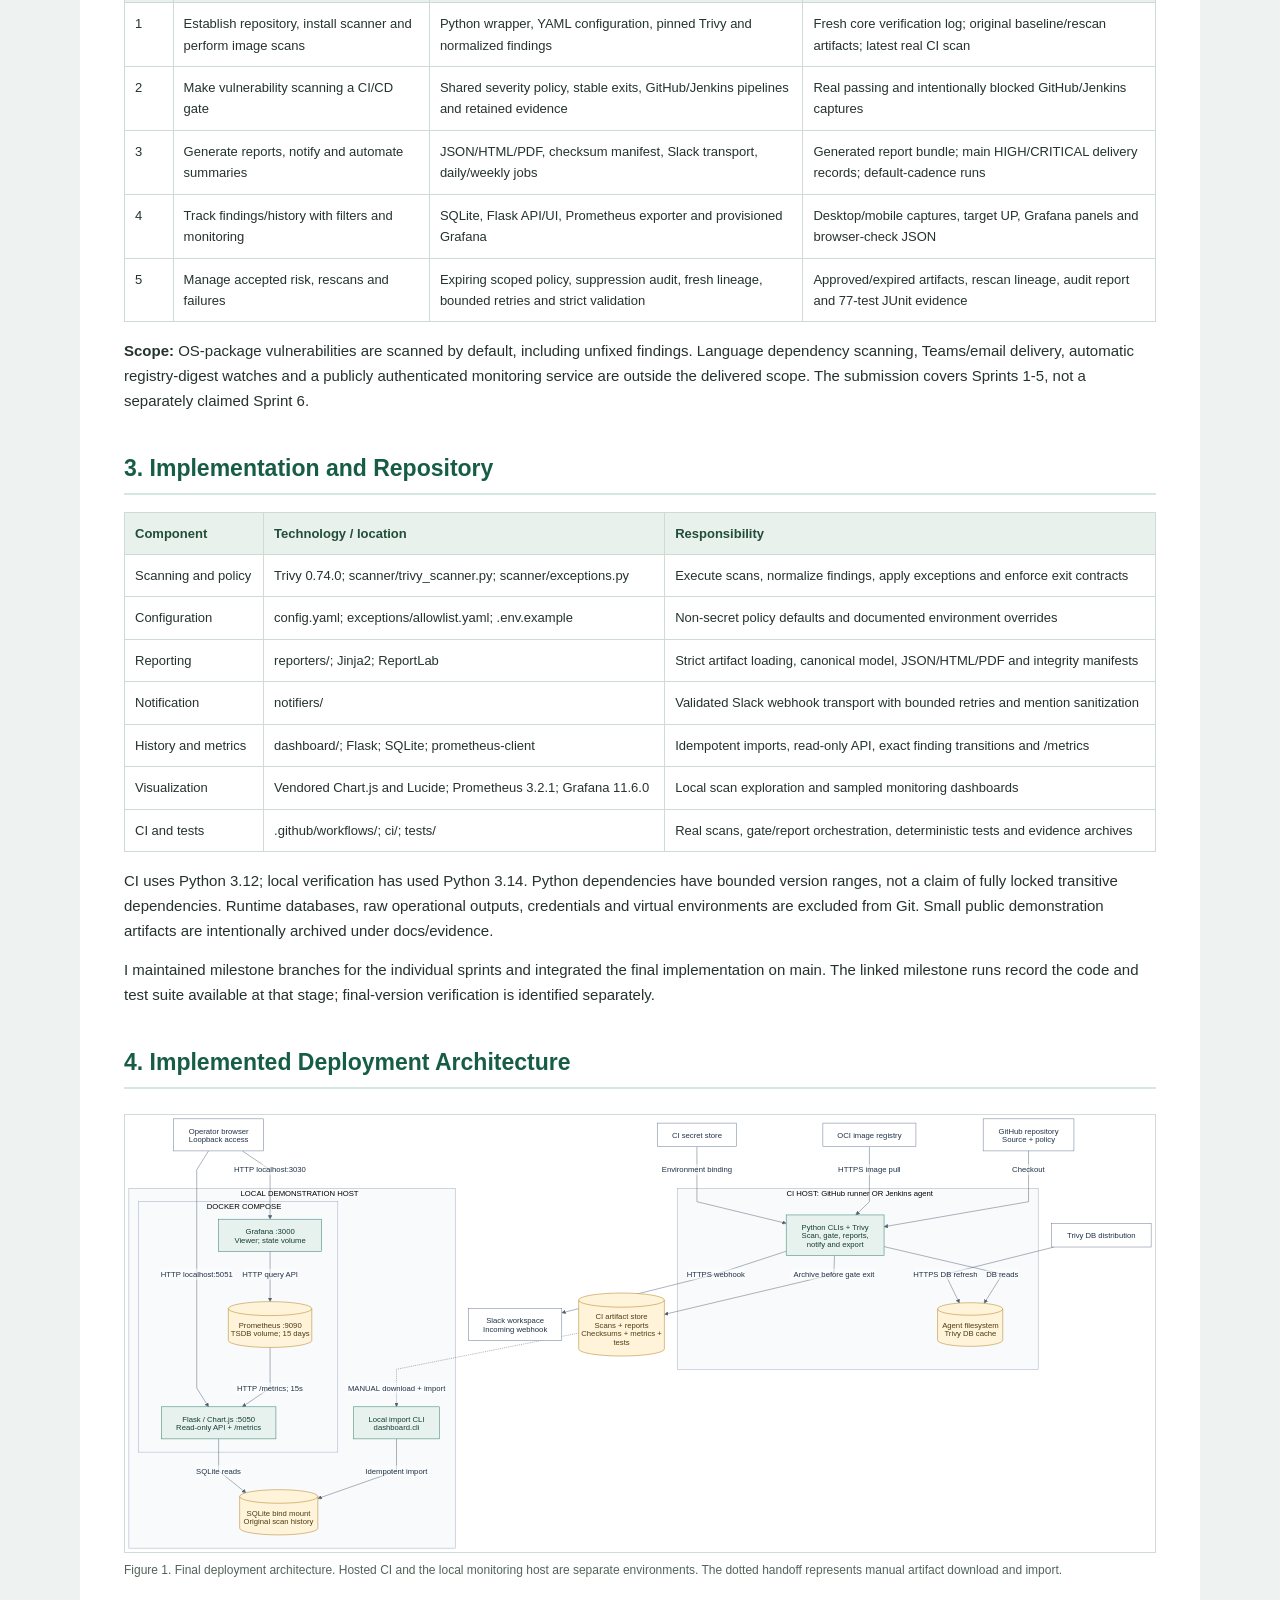
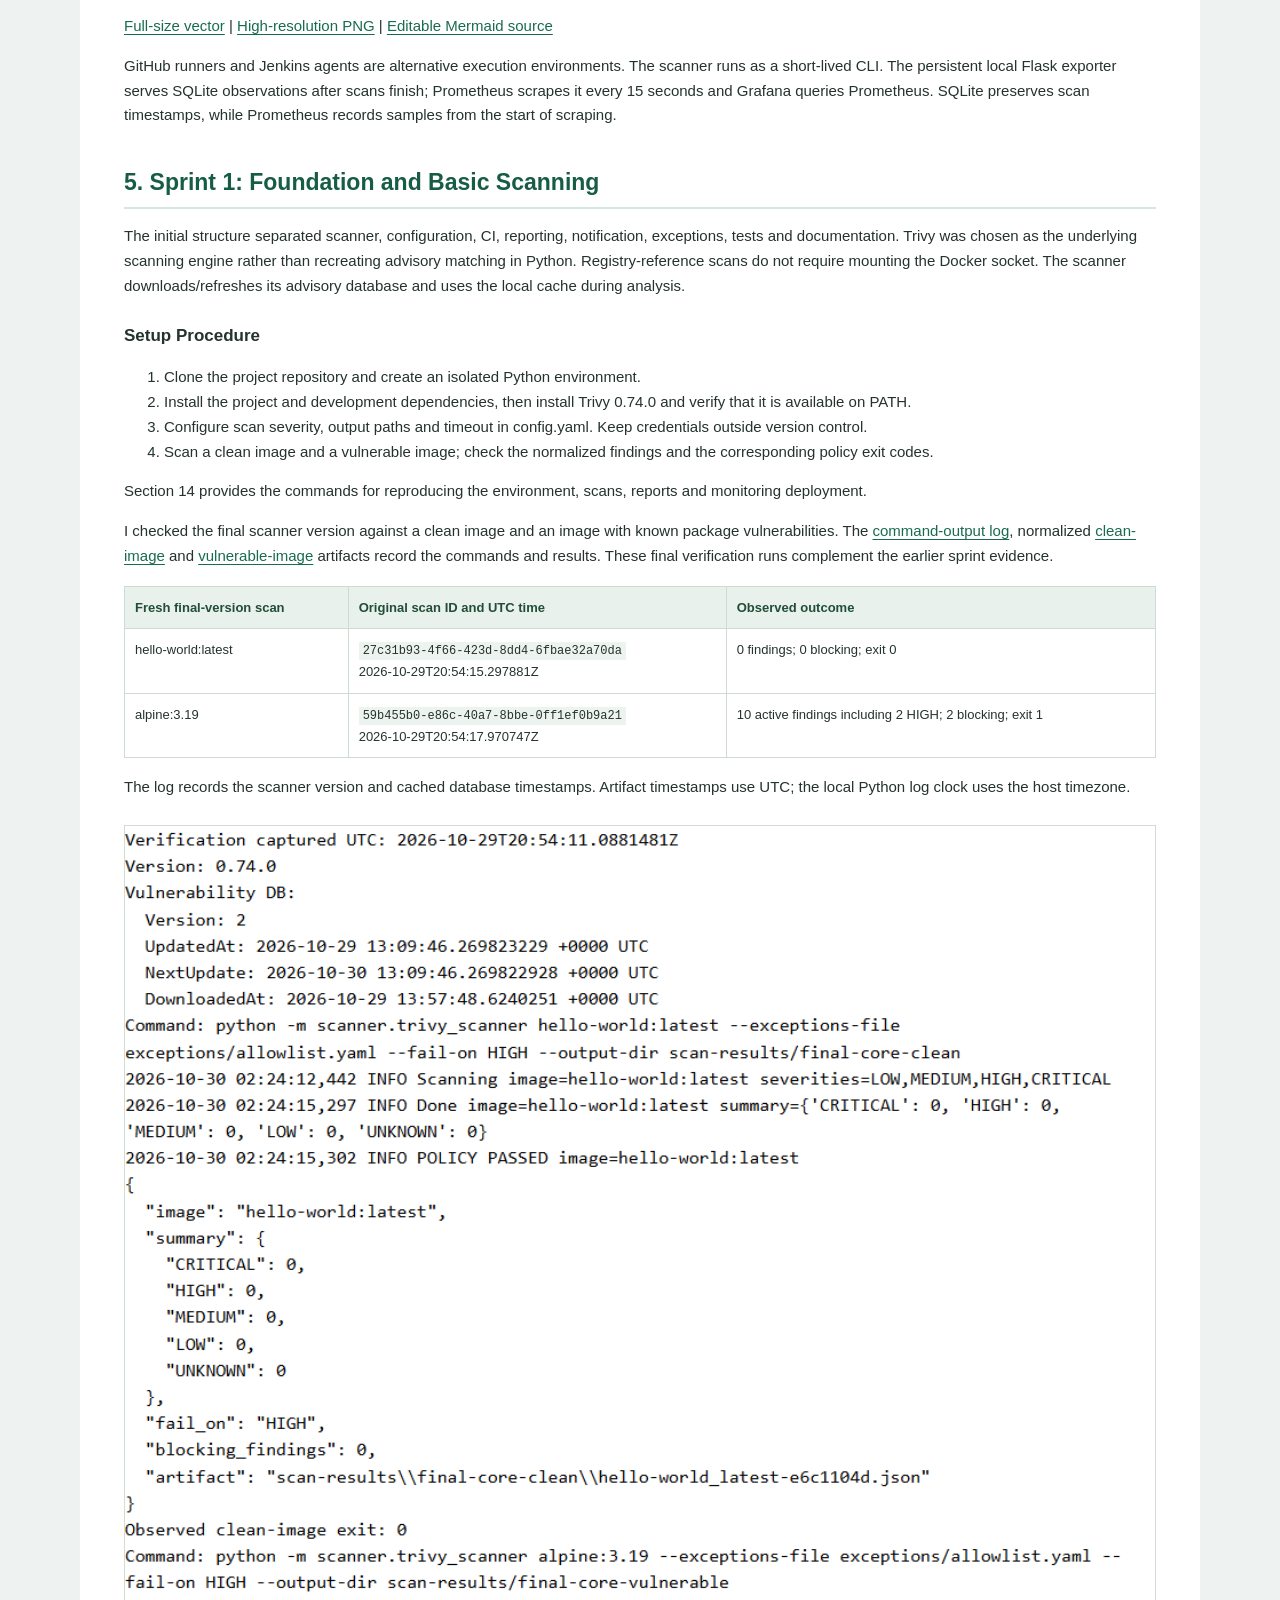
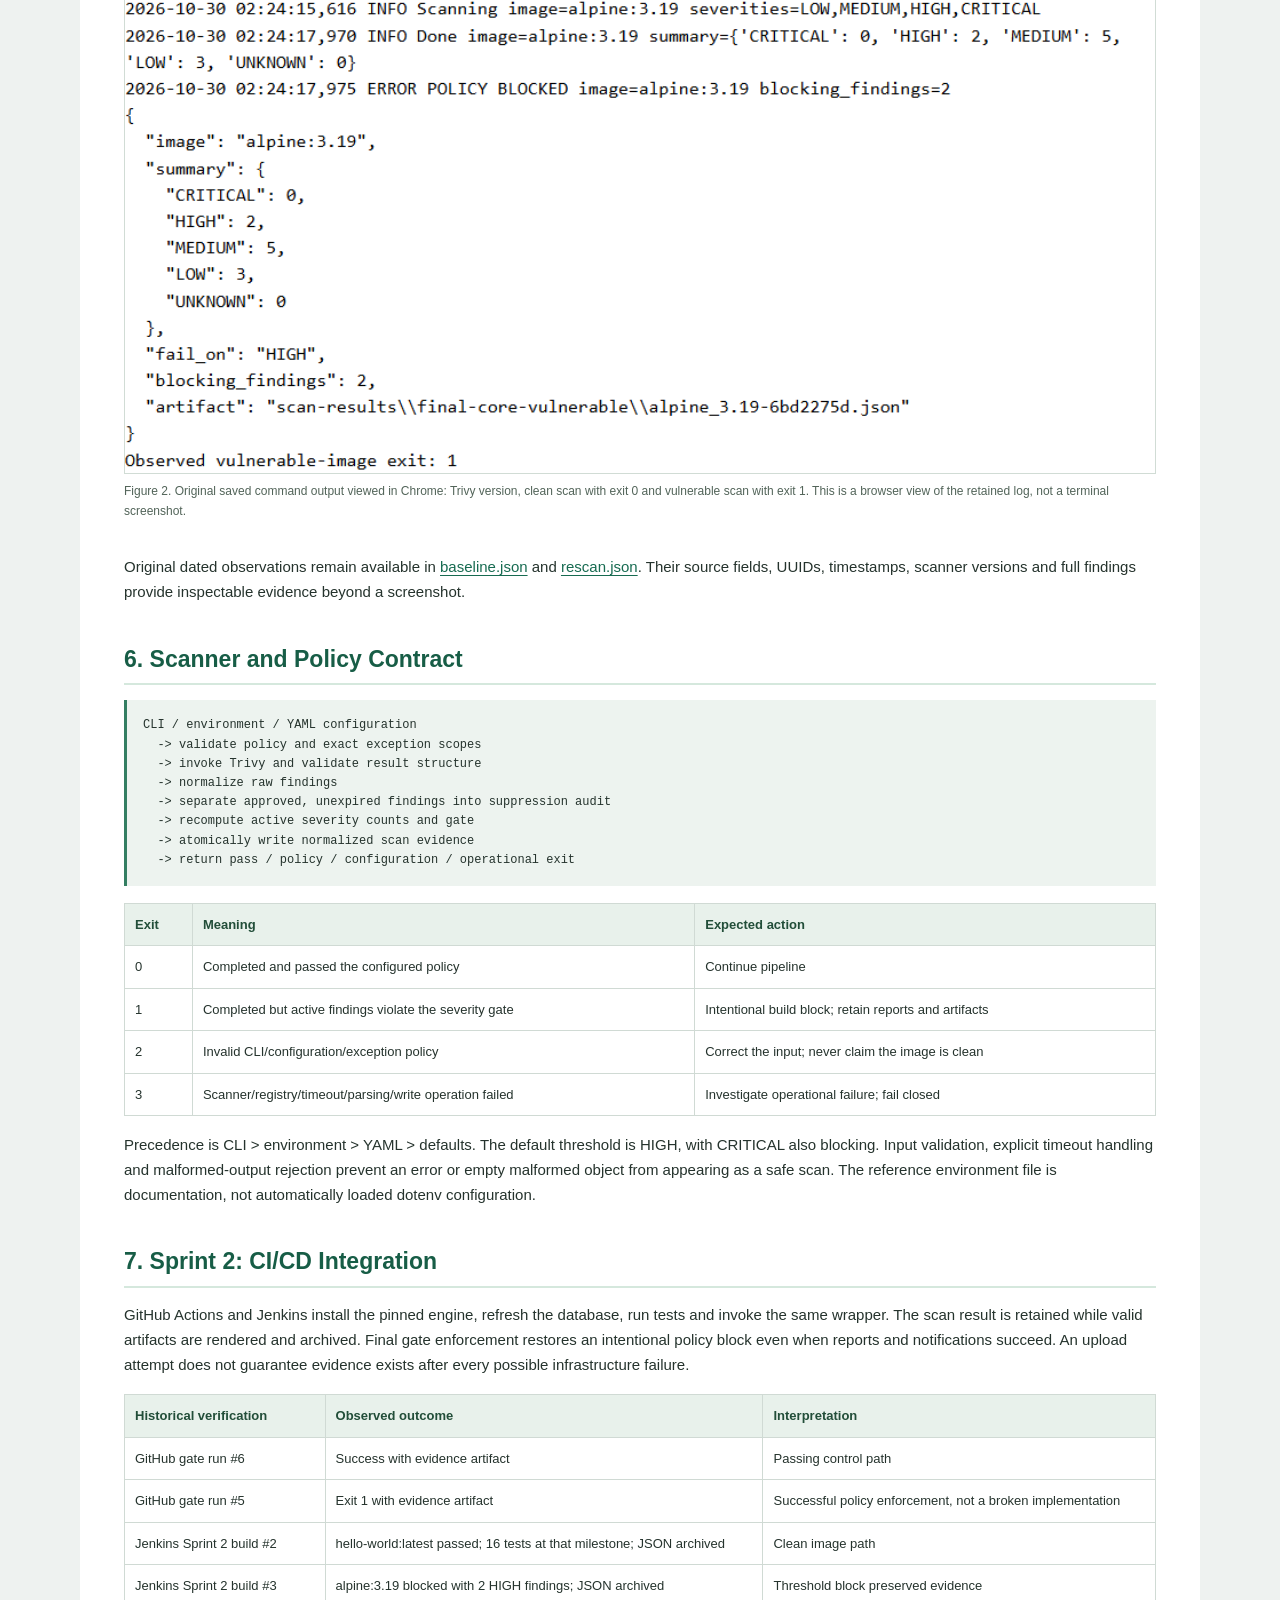
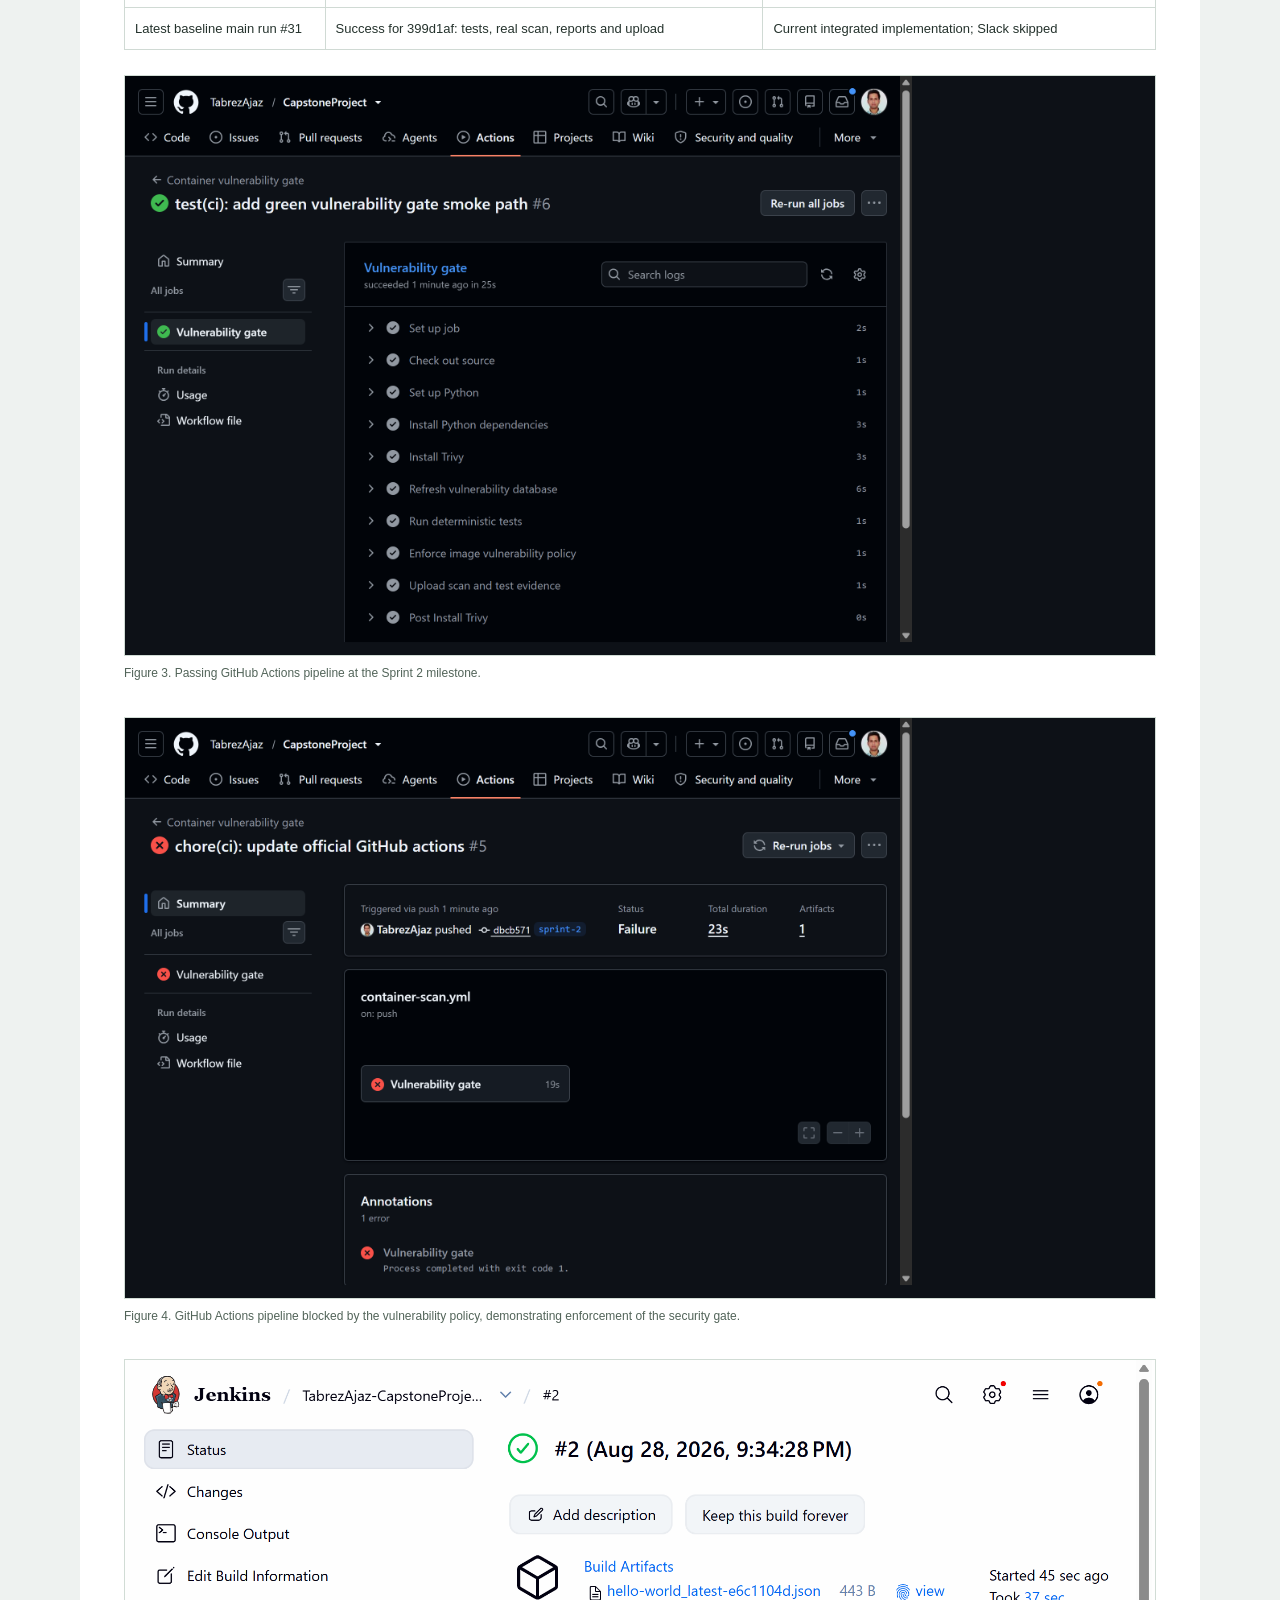
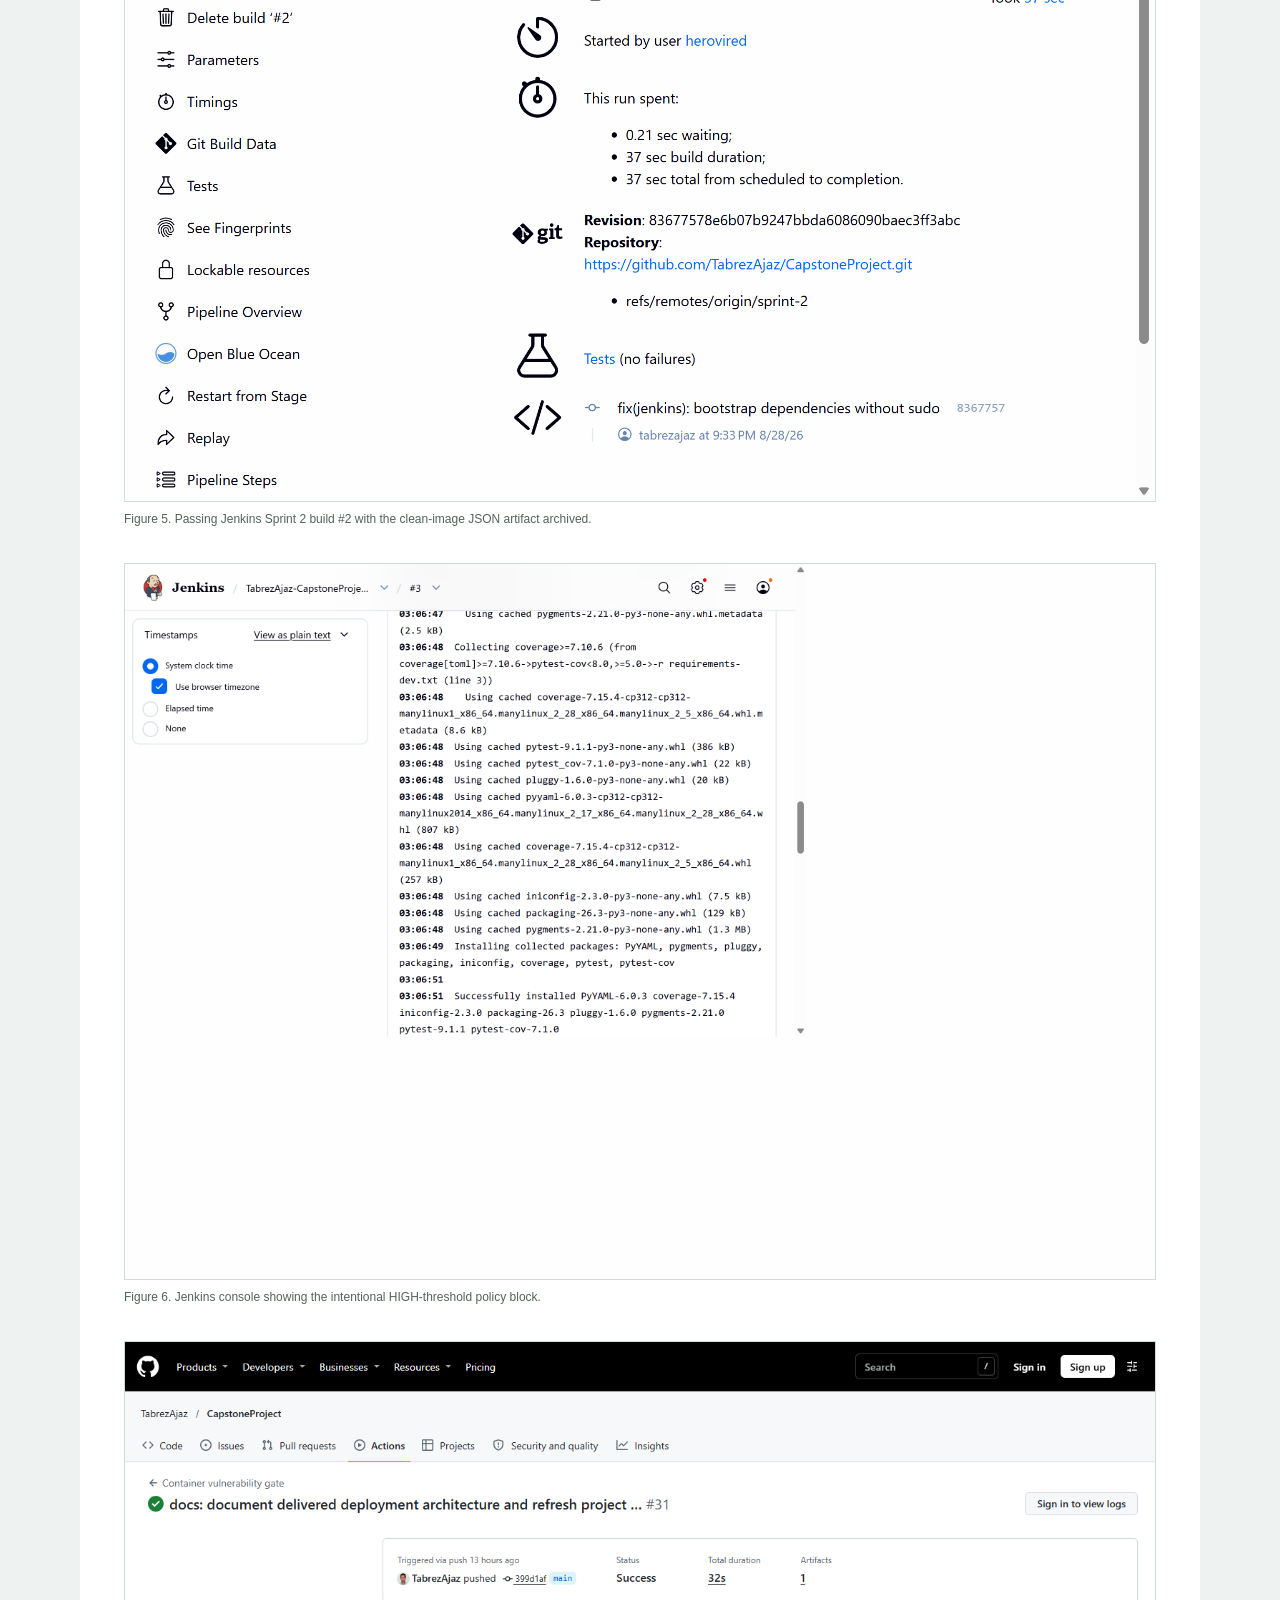
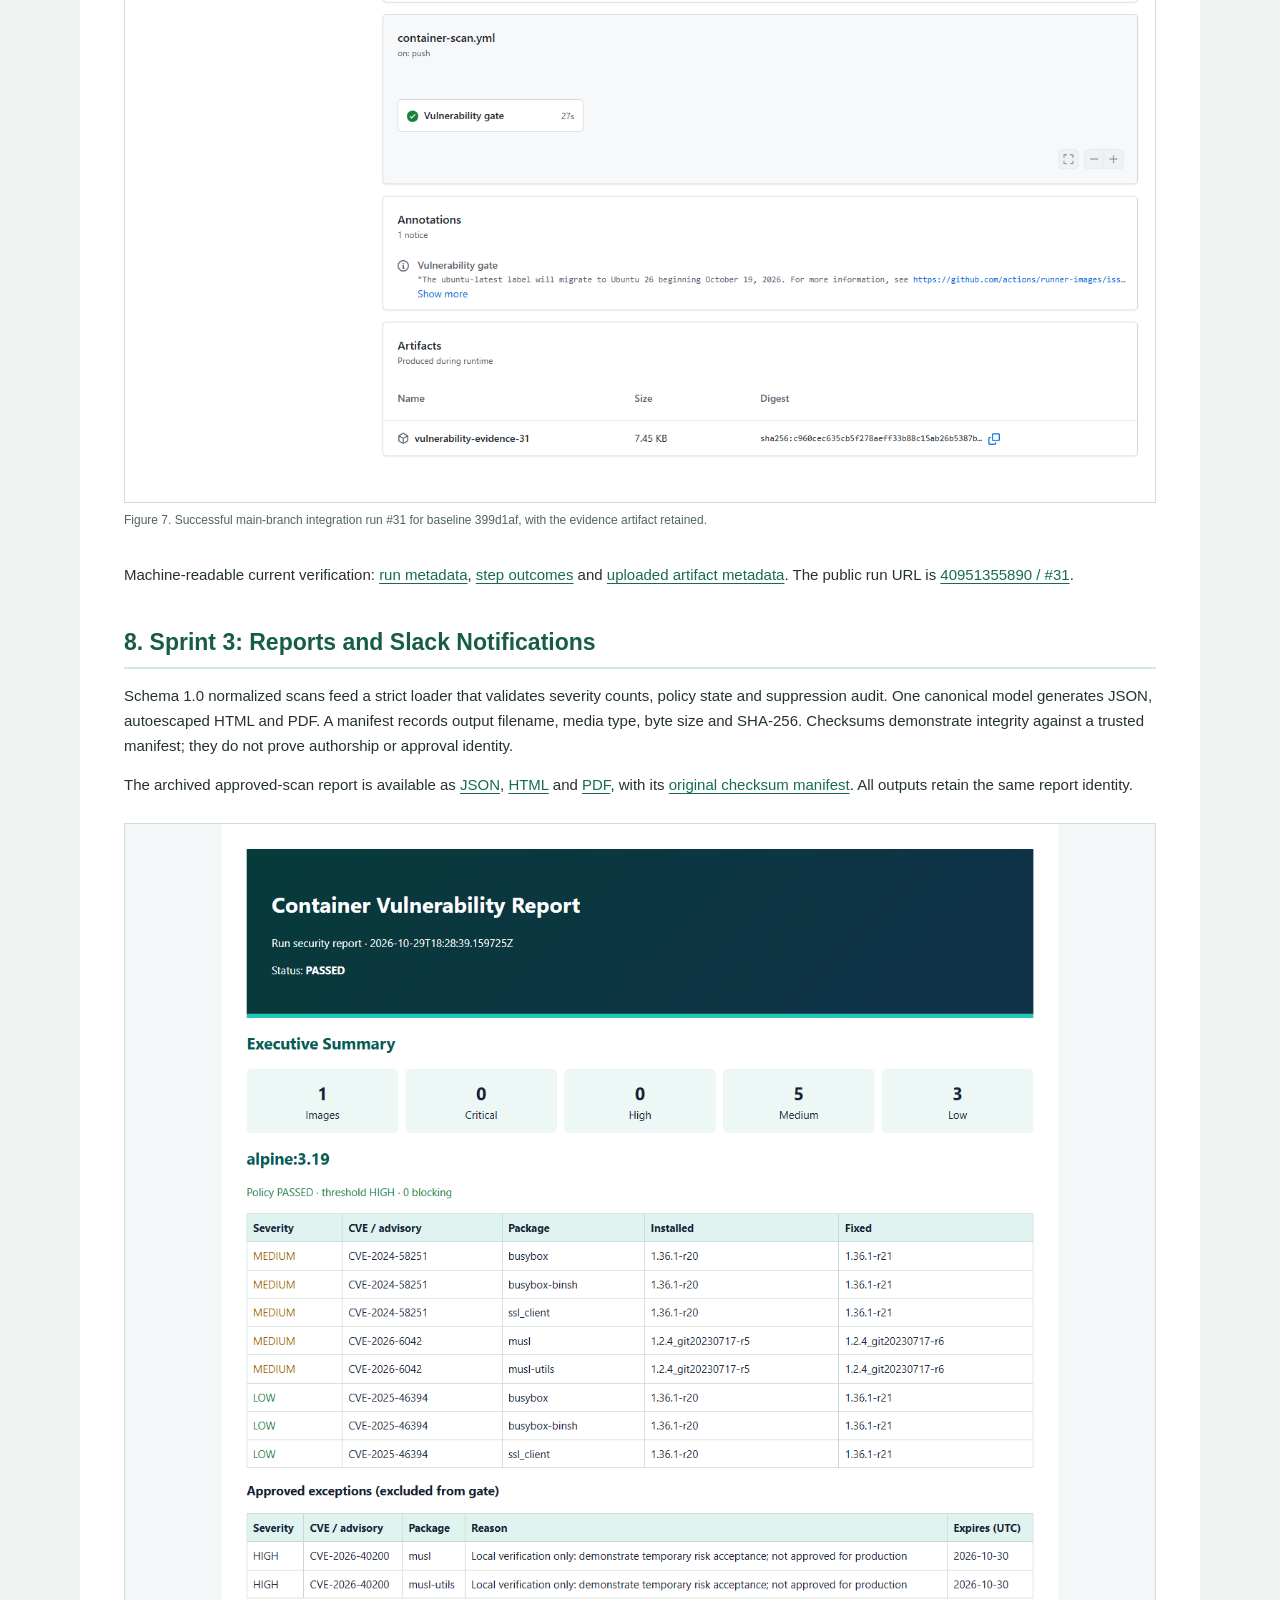
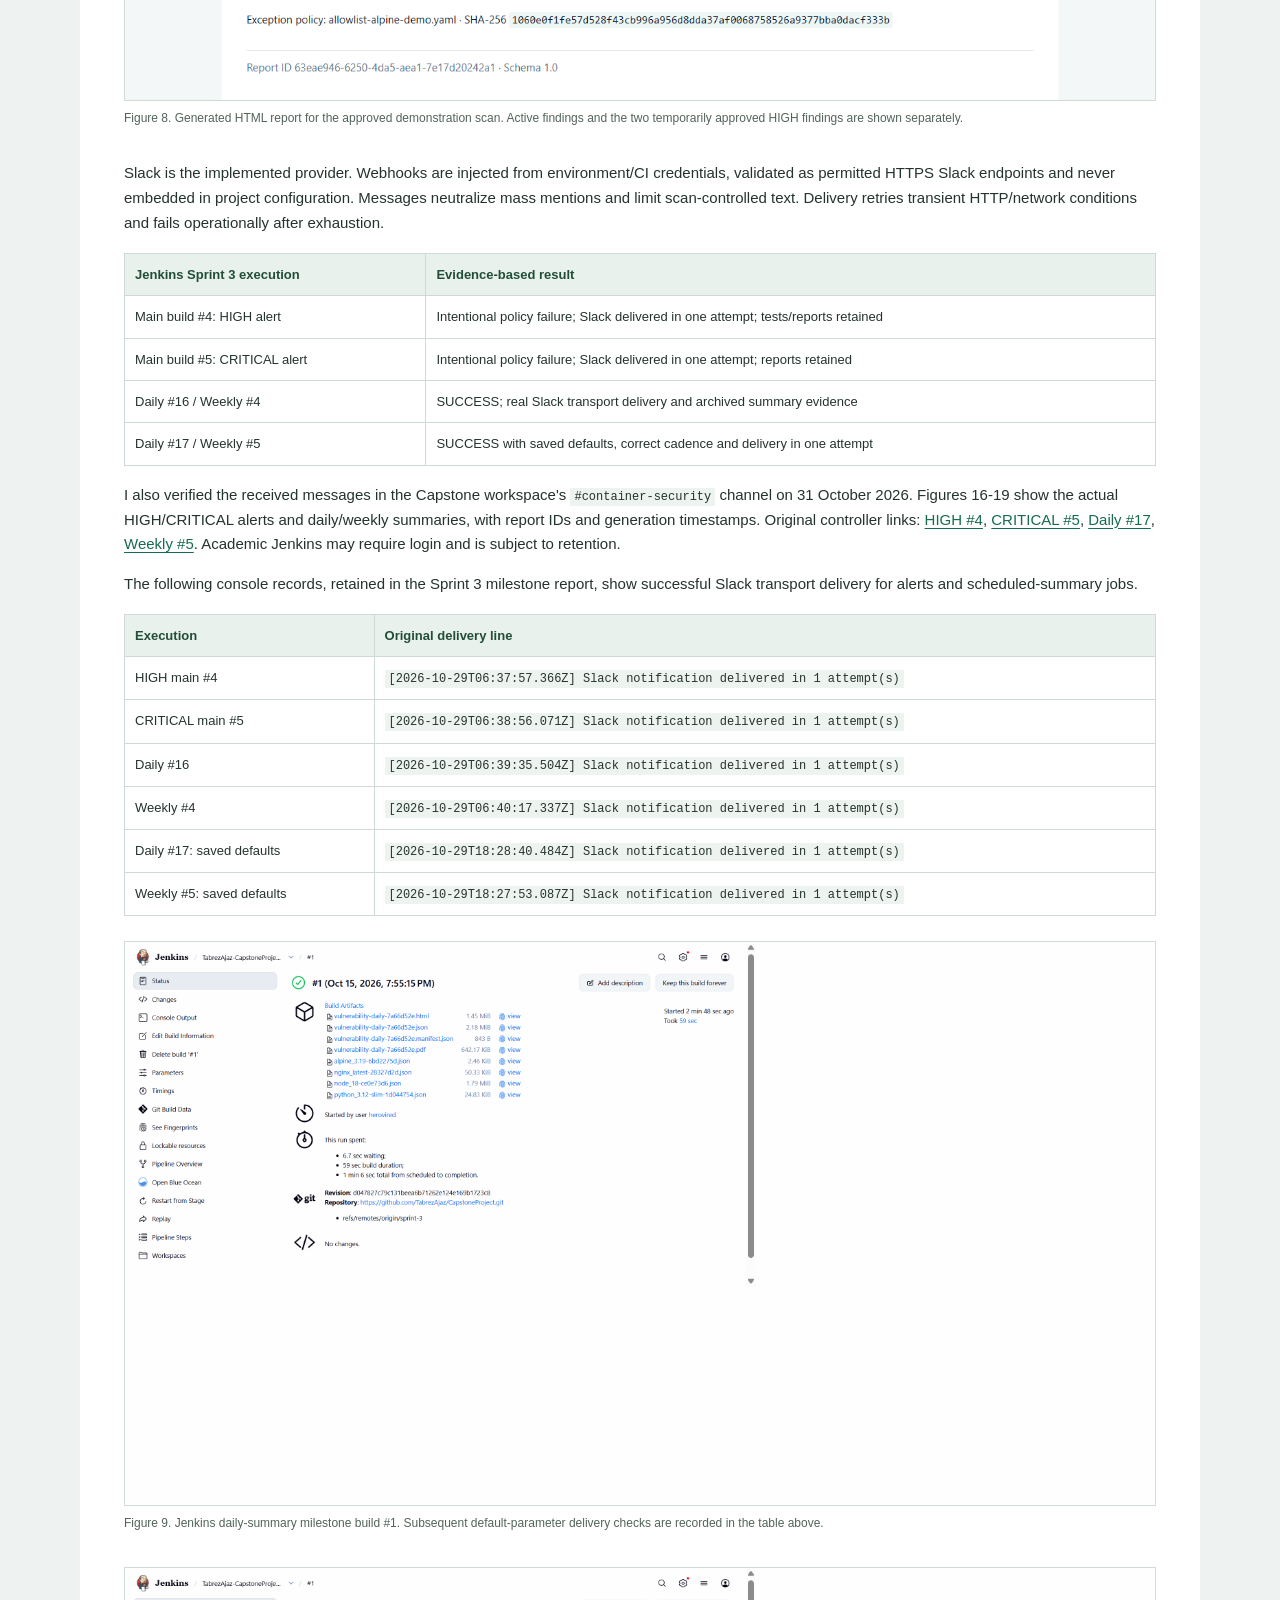
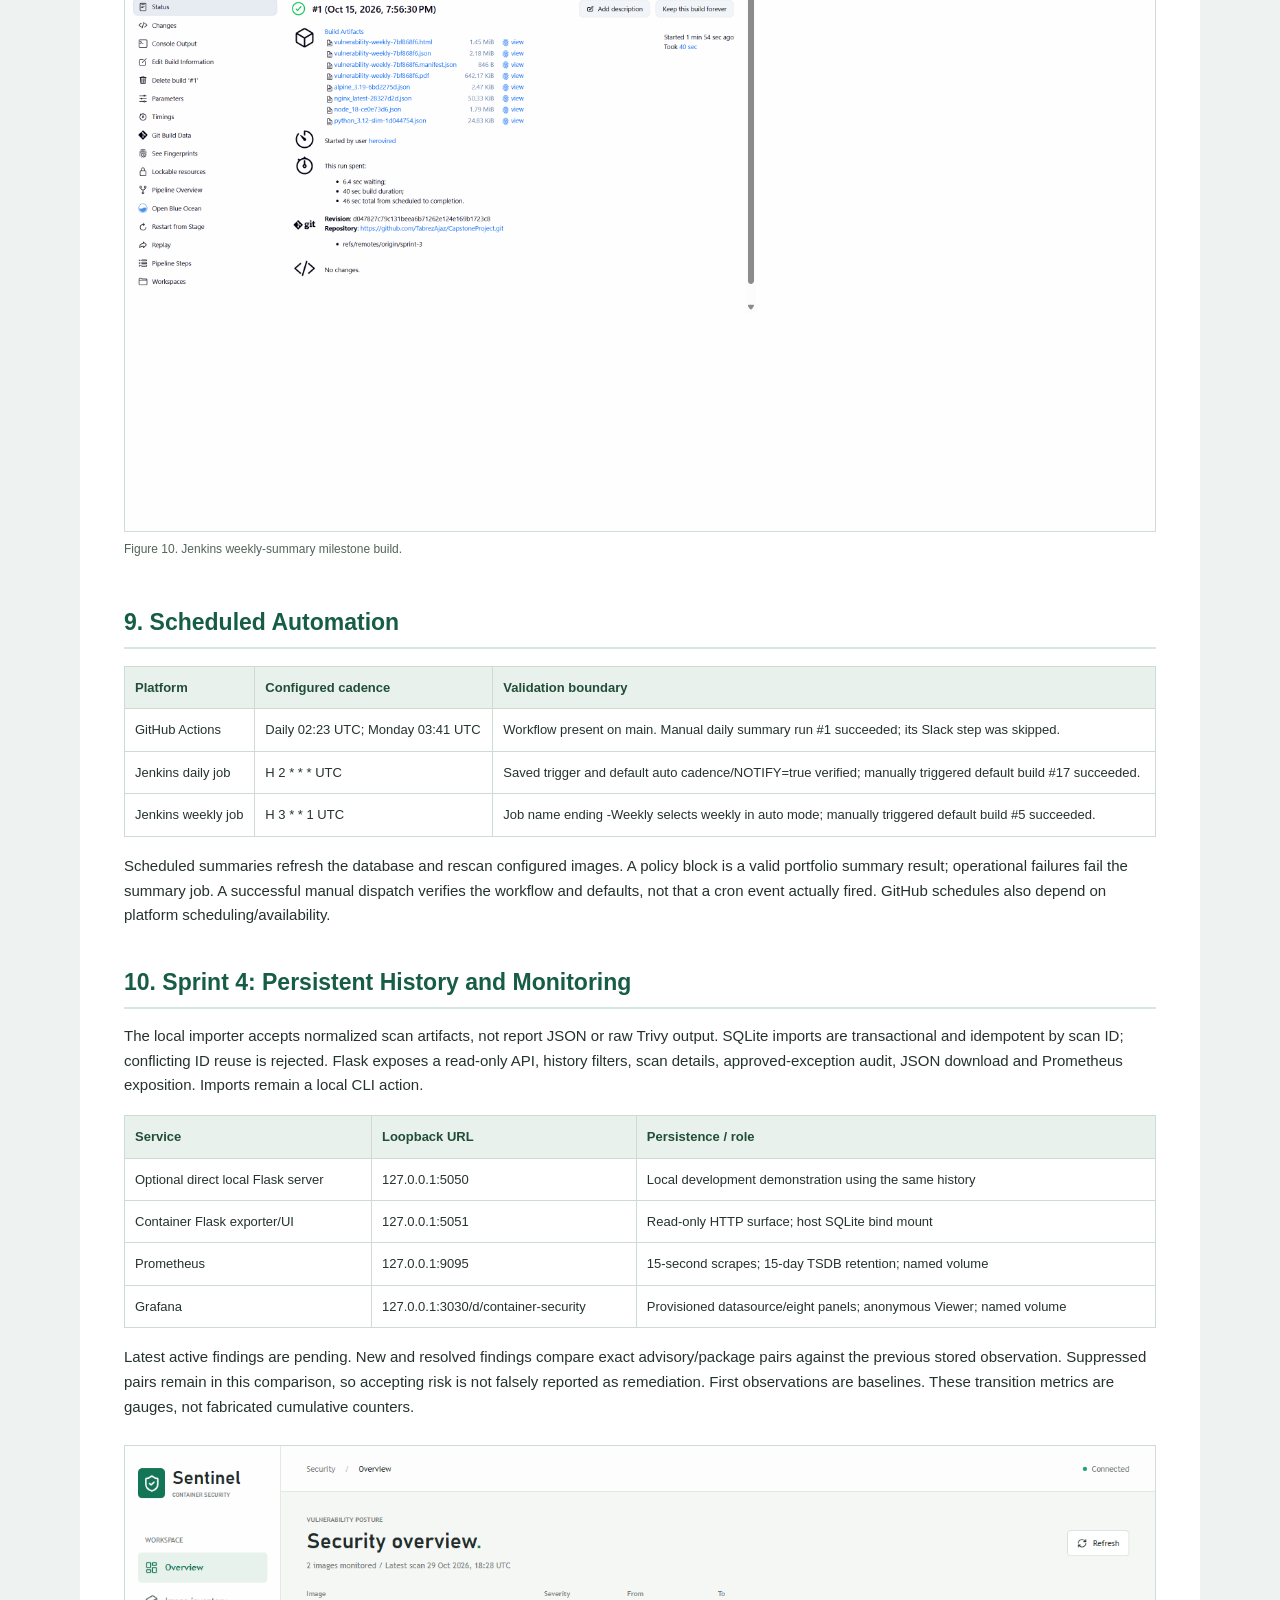
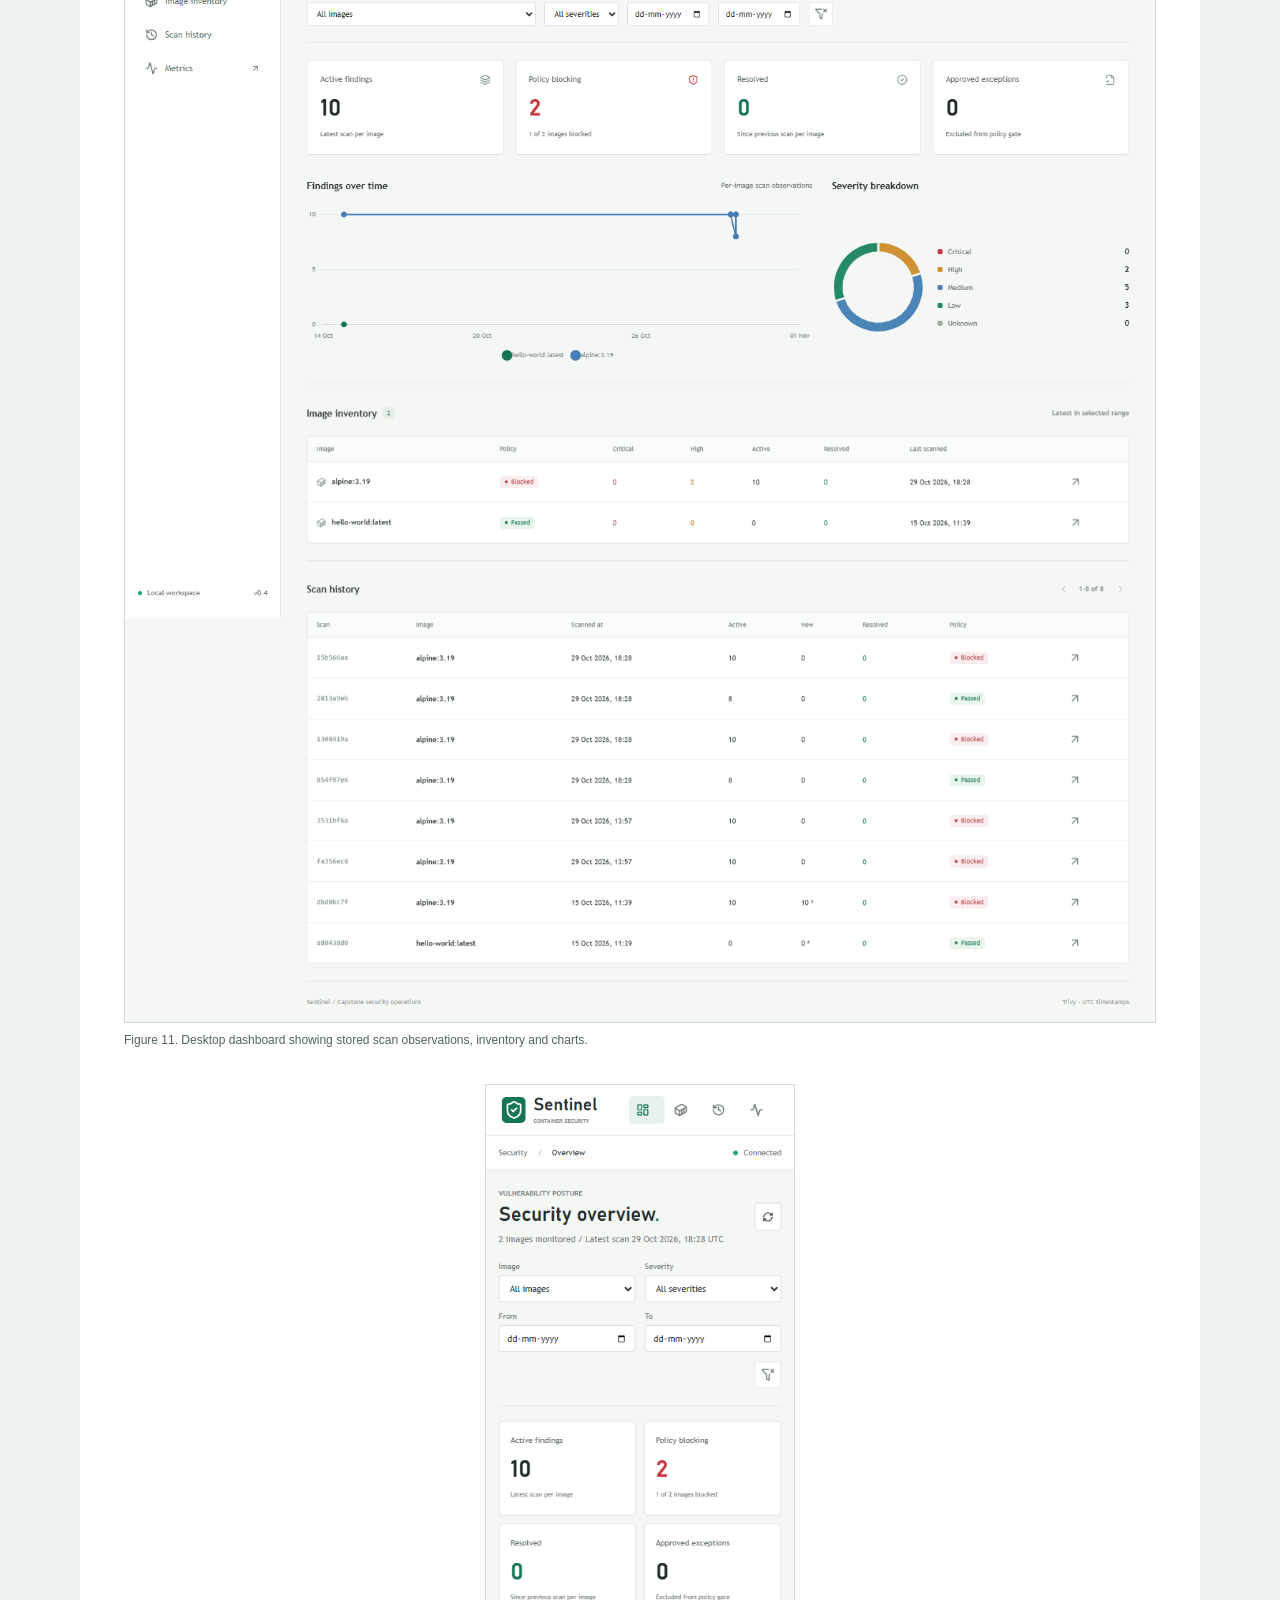
==== commit 480ec2d5: "docs: add verified Slack channel evidence to final submission" ====
--- a/docs/Final_Project_Report.html
+++ b/docs/Final_Project_Report.html
@@ -49,13 +49,13 @@
 <h1>Container Image Vulnerability Scanner with Reporting</h1>
 <p>A policy-driven container scanning system with auditable reports, CI gates, Slack notifications, governed exceptions and persistent vulnerability monitoring.</p>
 <div class="meta">
-<p><strong>Submitted by:</strong> Tabrez Ajaz</p><p><strong>Report date:</strong> 30 October 2026</p>
+<p><strong>Submitted by:</strong> Tabrez Ajaz</p><p><strong>Report date:</strong> 31 October 2026</p>
 <p><strong>GitHub account:</strong> TabrezAjaz</p><p><strong>Implementation branch:</strong> main</p>
 <p><strong>Scanner engine:</strong> Trivy 0.74.0</p><p><strong>Python wrapper:</strong> 0.5.0</p>
 <p><strong>Implementation baseline:</strong> 399d1af</p><p><strong>Integrated deterministic suite:</strong> 77 tests</p>
 </div>
 <p><a href="https://github.com/TabrezAjaz/CapstoneProject">https://github.com/TabrezAjaz/CapstoneProject</a> | <a href="../README.md">Operating documentation</a> | <a href="Final_Project_Report.pdf">Printable PDF edition</a></p>
-<div class="notice"><strong>Project status:</strong> The Sprint 1-5 implementation is integrated on main, with automated tests, CI security gates, reporting and local monitoring validated. Jenkins Slack delivery is verified. Remaining notification configuration and verification limits are listed in Section 13.</div>
+<div class="notice"><strong>Project status:</strong> The Sprint 1-5 implementation is integrated on main, with automated tests, CI security gates, reporting and local monitoring validated. Jenkins delivery logs and Slack channel screenshots verify alerts and summaries. Remaining credential-configuration checks and verification limits are listed in Section 13.</div>
 <p class="subtle">This report documents my project objectives, implementation, testing and results across five sprints. Screenshots and original execution artifacts accompany the results. Vulnerability counts depend on the scan date, image and advisory database.</p>
 </header>
 
@@ -169,7 +169,7 @@
 <tr><td>Daily #16 / Weekly #4</td><td>SUCCESS; real Slack transport delivery and archived summary evidence</td></tr>
 <tr><td>Daily #17 / Weekly #5</td><td>SUCCESS with saved defaults, correct cadence and delivery in one attempt</td></tr>
 </tbody></table>
-<p>These are verified delivery logs, not screenshots proving channel-side receipt. Original controller links: <a href="https://jenkinsacademics.herovired.com/job/TabrezAjaz-CapstoneProject-Sprint3/4/console">HIGH #4</a>, <a href="https://jenkinsacademics.herovired.com/job/TabrezAjaz-CapstoneProject-Sprint3/5/console">CRITICAL #5</a>, <a href="https://jenkinsacademics.herovired.com/job/TabrezAjaz-CapstoneProject-Sprint3-Summary-Daily/17/console">Daily #17</a>, <a href="https://jenkinsacademics.herovired.com/job/TabrezAjaz-CapstoneProject-Sprint3-Summary-Weekly/5/console">Weekly #5</a>. Academic Jenkins may require login and is subject to retention.</p>
+<p>I also verified the received messages in the Capstone workspace's <code>#container-security</code> channel on 31 October 2026. Figures 16-19 show the actual HIGH/CRITICAL alerts and daily/weekly summaries, with report IDs and generation timestamps. Original controller links: <a href="https://jenkinsacademics.herovired.com/job/TabrezAjaz-CapstoneProject-Sprint3/4/console">HIGH #4</a>, <a href="https://jenkinsacademics.herovired.com/job/TabrezAjaz-CapstoneProject-Sprint3/5/console">CRITICAL #5</a>, <a href="https://jenkinsacademics.herovired.com/job/TabrezAjaz-CapstoneProject-Sprint3-Summary-Daily/17/console">Daily #17</a>, <a href="https://jenkinsacademics.herovired.com/job/TabrezAjaz-CapstoneProject-Sprint3-Summary-Weekly/5/console">Weekly #5</a>. Academic Jenkins may require login and is subject to retention.</p>
 <p>The following console records, retained in the Sprint 3 milestone report, show successful Slack transport delivery for alerts and scheduled-summary jobs.</p>
 <table><thead><tr><th>Execution</th><th>Original delivery line</th></tr></thead><tbody>
 <tr><td>HIGH main #4</td><td><code>[2026-10-29T06:37:57.366Z] Slack notification delivered in 1 attempt(s)</code></td></tr>
@@ -232,7 +232,8 @@
 <tr><td>Clean and vulnerable scan paths</td><td>Original final-version core log/artifacts plus historical real CI pass/block captures</td><td class="status">Verified</td></tr>
 <tr><td>Report integrity</td><td>Original JSON/HTML/PDF manifests match archived bytes, including clean Git checkout verification</td><td class="status">Verified</td></tr>
 <tr><td>Slack transport</td><td>Jenkins HIGH/CRITICAL and daily/weekly delivery logs</td><td class="status">Verified on Jenkins</td></tr>
-<tr><td>GitHub Slack</td><td>Repository secret absent; notification step skipped</td><td>Configuration pending</td></tr>
+<tr><td>Slack channel receipt</td><td>Authenticated channel screenshots of HIGH/CRITICAL alerts and daily/weekly summaries; original IDs and timestamps visible</td><td class="status">Verified on 31 October</td></tr>
+<tr><td>GitHub Slack</td><td>Baseline run #31 skipped notification; current repository-secret configuration was not revalidated by the channel capture</td><td>Separate configuration check</td></tr>
 <tr><td>Historical UI and monitoring</td><td>Real screenshots, browser-check JSON and observed exporter/Grafana health</td><td class="status">Verified at capture</td></tr>
 <tr><td>Approved and expired exceptions</td><td>Original active/suppressed artifacts and gate exits 0/1</td><td class="status">Verified</td></tr>
 <tr><td>Rescan lineage</td><td>New UUID/time and rescan_of; actual new scan invocation</td><td class="status">Verified</td></tr>
@@ -242,9 +243,9 @@
 
 <section id="security"><h2>13. Security, Limitations and Outstanding Actions</h2>
 <ul>
-<li>Webhooks are stored in CI secret stores. Rotation of the previously exposed webhook remains a required security action.</li>
-<li>GitHub and Jenkins secret stores are separate. GitHub Slack delivery remains unverified until its repository secret is entered and delivery is rerun.</li>
-<li>Channel-side Slack screenshots remain unavailable. A delivery-success log proves transport acceptance, not independent visual receipt.</li>
+<li>Webhooks are stored in CI secret stores. Rotation of the previously exposed webhook must be confirmed separately; channel screenshots do not verify credential rotation.</li>
+<li>GitHub and Jenkins secret stores are separate. Baseline GitHub run #31 skipped Slack. Channel receipt alone does not establish the current GitHub secret configuration or the originating CI provider for every message.</li>
+<li>Slack channel receipt is verified by Figures 16-19. Daily and weekly message labels demonstrate summary delivery; they do not by themselves prove that a particular platform cron triggered the source run.</li>
 <li>Allowlist changes need human review and branch controls. The code does not establish an approver identity or enforce organization governance by itself.</li>
 <li>Loopback binding, read-only API, nonroot dashboard container and restrictive web headers reduce exposure. Flask development hosting and anonymous Grafana Viewer are not a public production security model.</li>
 <li>Monitoring history requires explicit artifact download/import. No central CI collector, remote write API, Node Exporter or Pushgateway is deployed.</li>
@@ -305,8 +306,15 @@
 <tr><td>E13</td><a href="evidence/sprint5/junit.xml">Milestone JUnit</a> / <a href="evidence/final/junit.xml">final-verification JUnit</a> / <a href="evidence/final/test-output.txt">test output</a></td><td>Machine-readable deterministic test evidence; distinct execution times</td></tr>
 <tr><td>E14</td><a href="deployment-architecture.svg">Deployment architecture</a></td><td>Technical documentation, not an execution screenshot</td></tr>
 <tr><td>E15</td><a href="evidence/final/screenshot-capture.json">Additional capture records</a></td><td>Sources and preparation records for the log view, rendered report, main-run capture and whitespace-trimmed Jenkins screenshot</td></tr>
+<tr><td>E16</td><a href="evidence/final/slack-channel-capture.json">Slack channel capture records</a></td><td>Authenticated message screenshots, report IDs, generation times and observed severity counts</td></tr>
 </tbody></table>
 <p>Relative links resolve inside the repository after cloning. HTML files are rendered locally; GitHub normally displays their source. Jenkins URLs may require academic credentials. Report PDFs embed the figures, while original machine-readable evidence remains in the adjacent repository paths. Older terminal-style presentation panels in the milestone appendices are not used as execution proof; this report uses original logs and browser captures.</p>
+<h3>Slack Channel Evidence</h3>
+<p>The following screenshots were captured from the authenticated Capstone <code>#container-security</code> channel on 31 October 2026. They preserve the message content shown by Slack; no message was recreated or posted for the capture. The current daily summary has different counts from the 29 October summaries because scan results change over time.</p>
+<figure><img src="screenshots/final-slack-high.png" alt="Received Slack HIGH alert for alpine 3.19 with two HIGH findings and the original report ID"><figcaption>Figure 16. Received HIGH alert: alpine:3.19, 0 CRITICAL and 2 HIGH; report 4db7171c-2a6a-4351-ae0f-ebee2bcdda07, generated 29 October at 06:37:56 UTC.</figcaption></figure>
+<figure><img src="screenshots/final-slack-critical.png" alt="Received Slack CRITICAL alert for node 18 showing 228 CRITICAL and 2188 HIGH findings"><figcaption>Figure 17. Received CRITICAL alert: node:18, 228 CRITICAL and 2,188 HIGH; report 4dfa0116-b8ab-43ec-a49e-4b9f50f63c8c, generated 29 October at 06:38:43 UTC.</figcaption></figure>
+<figure><img src="screenshots/final-slack-daily.png" alt="Received daily Slack portfolio summary for four images generated on 31 October 2026"><figcaption>Figure 18. Daily summary received on 31 October: four images, 227 CRITICAL and 2,302 HIGH; report 19a39e09-f99b-483a-889d-faa0f185e394, generated at 02:33:53 UTC.</figcaption></figure>
+<figure><img src="screenshots/final-slack-weekly.png" alt="Received weekly Slack portfolio summary for four images with report ID and generation timestamp"><figcaption>Figure 19. Weekly summary: four images, 229 CRITICAL and 2,292 HIGH; report e7be4999-0548-4a5f-a59f-7b33d68fb538, generated 29 October at 18:27:40 UTC.</figcaption></figure>
 </section>
 
 <section id="appendices"><h2>17. Milestone Appendices</h2>
@@ -325,5 +333,5 @@
 <p>Through this project, I integrated container image scanning with repeatable CI security gates, consistent reports, Jenkins notifications, persistent scan history, monitoring and governed vulnerability exceptions. The five sprints developed a basic scan workflow into a tested system with explicit failure handling and reviewable evidence.</p>
 <p>The results demonstrate the implemented Sprint 1-5 scope. Remaining notification setup and verification limits are listed in Section 13. Further work includes production hosting, stronger supply-chain controls and automated collection of CI artifacts.</p>
 </section>
-<footer>Tabrez Ajaz | Container Image Vulnerability Scanner with Reporting | Final consolidated report, 30 October 2026 | Source baseline 399d1af</footer>
+<footer>Tabrez Ajaz | Container Image Vulnerability Scanner with Reporting | Final consolidated report, updated 31 October 2026 | Source baseline 399d1af</footer>
 </main></body></html>
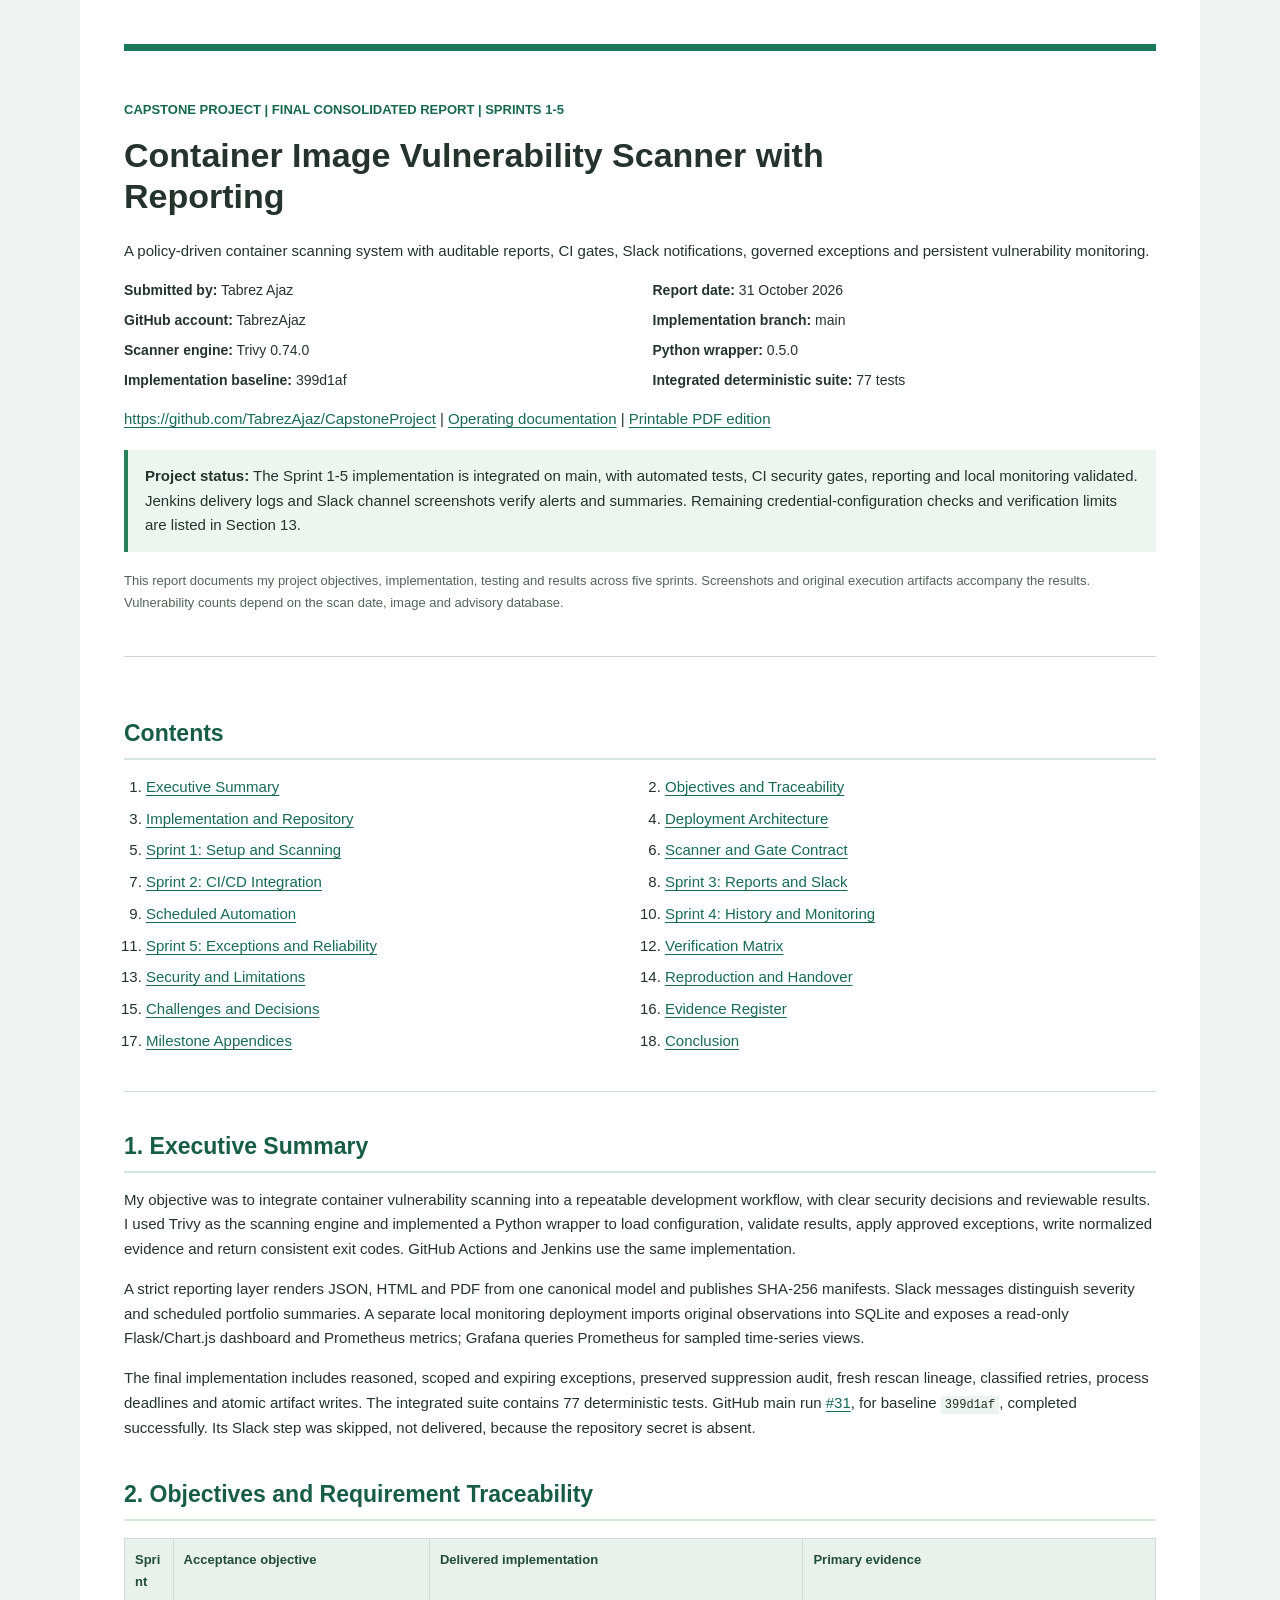
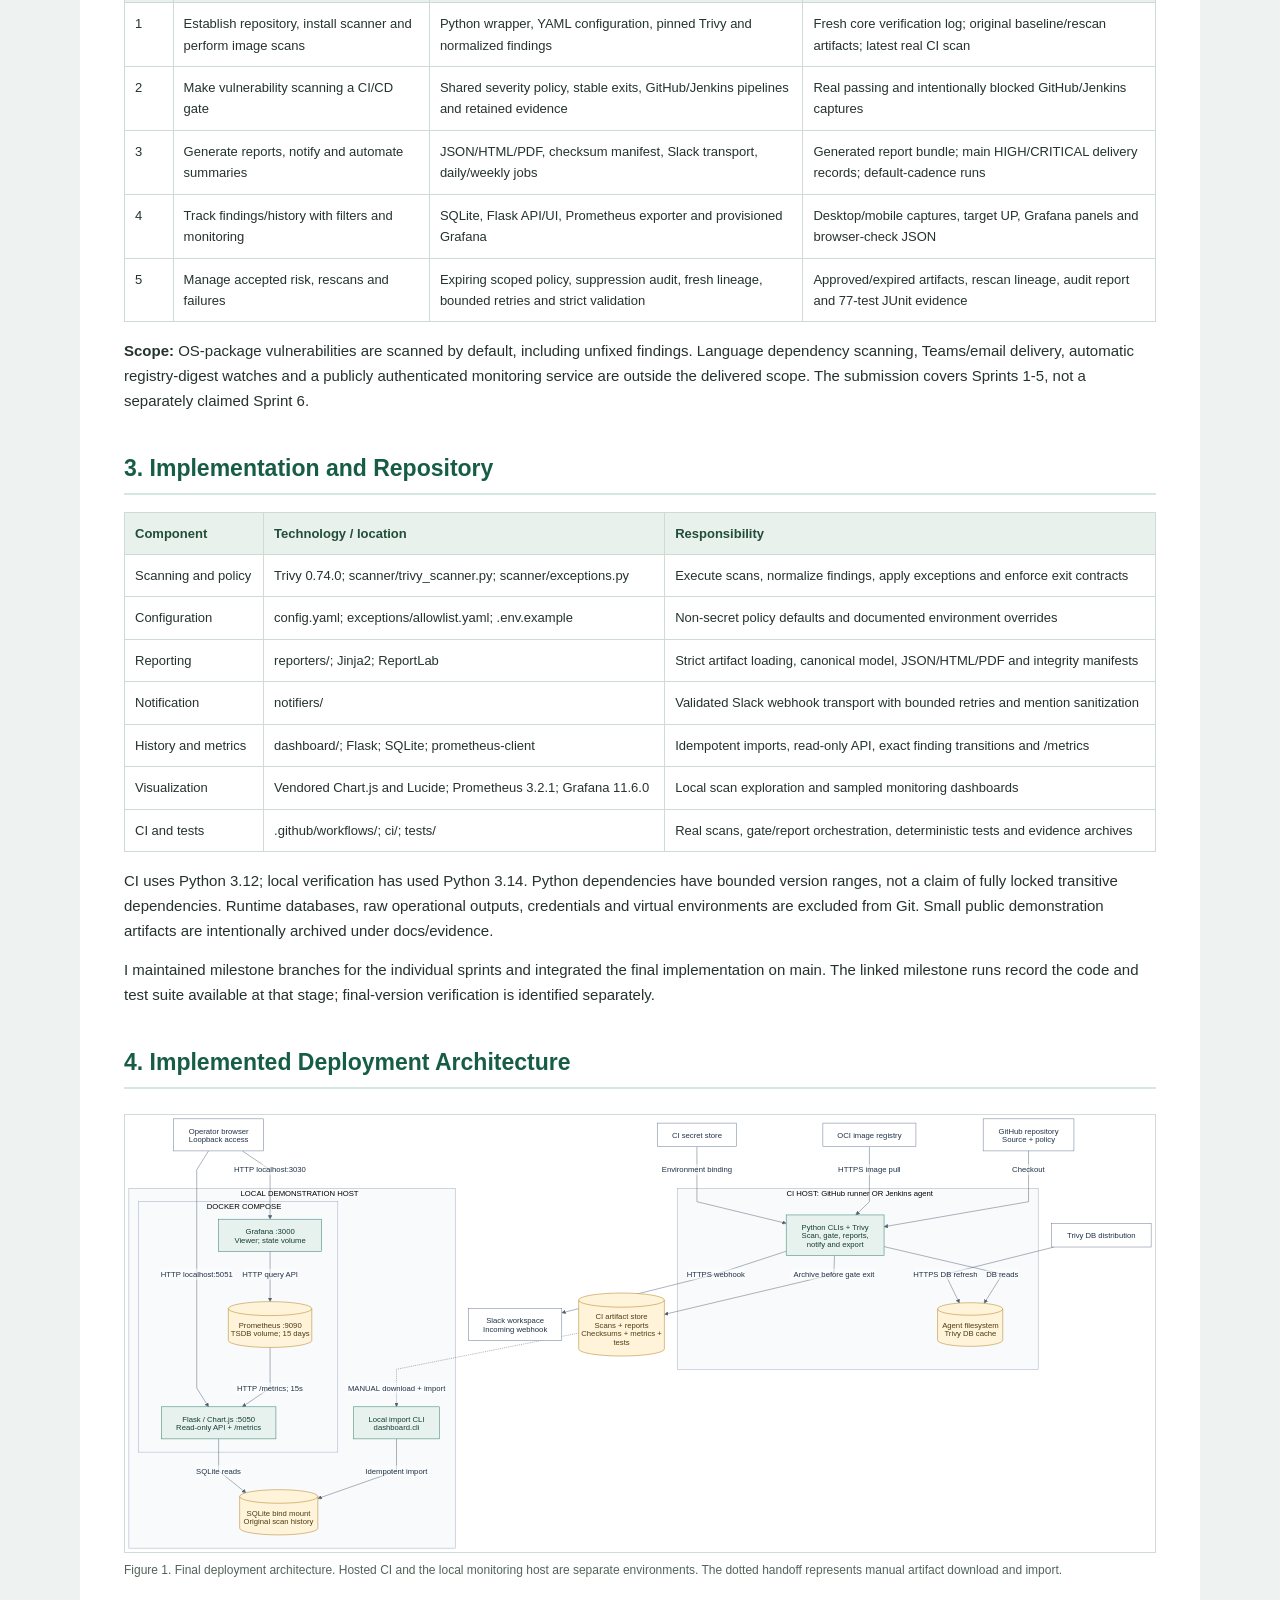
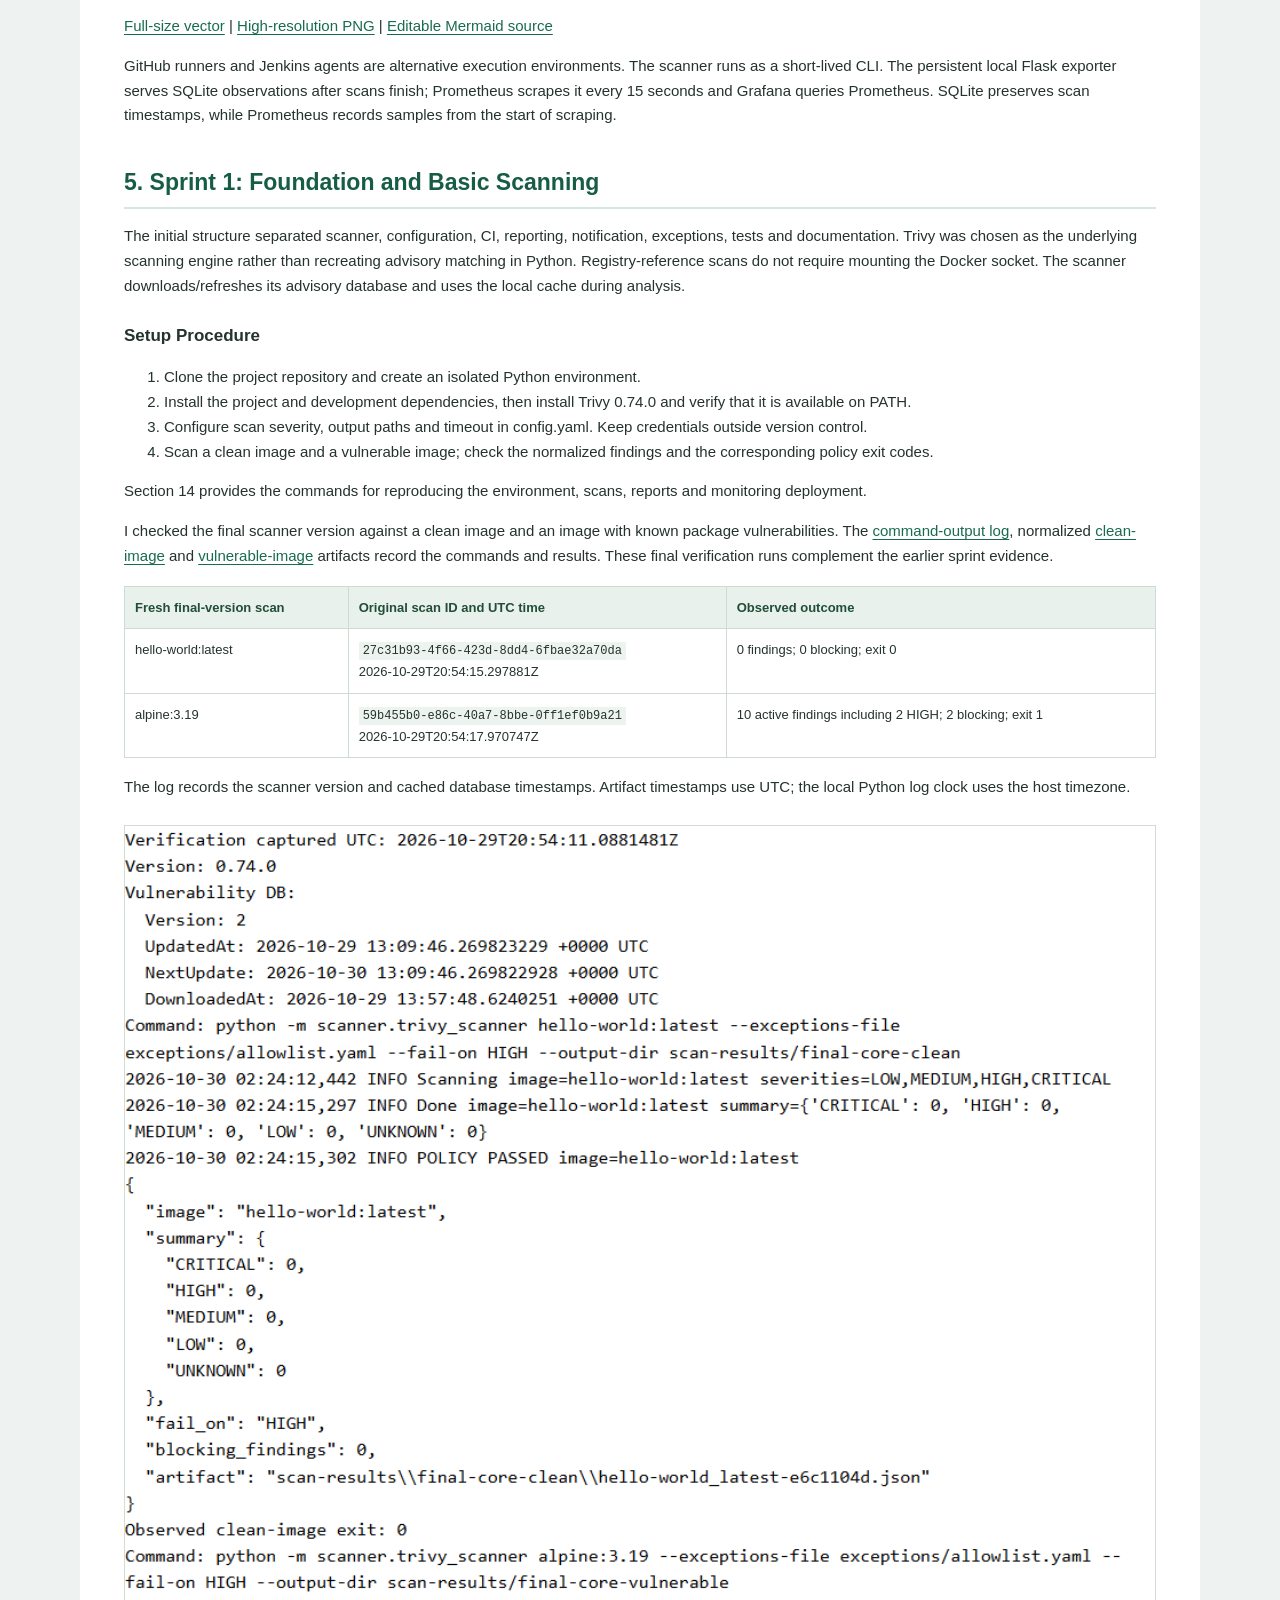
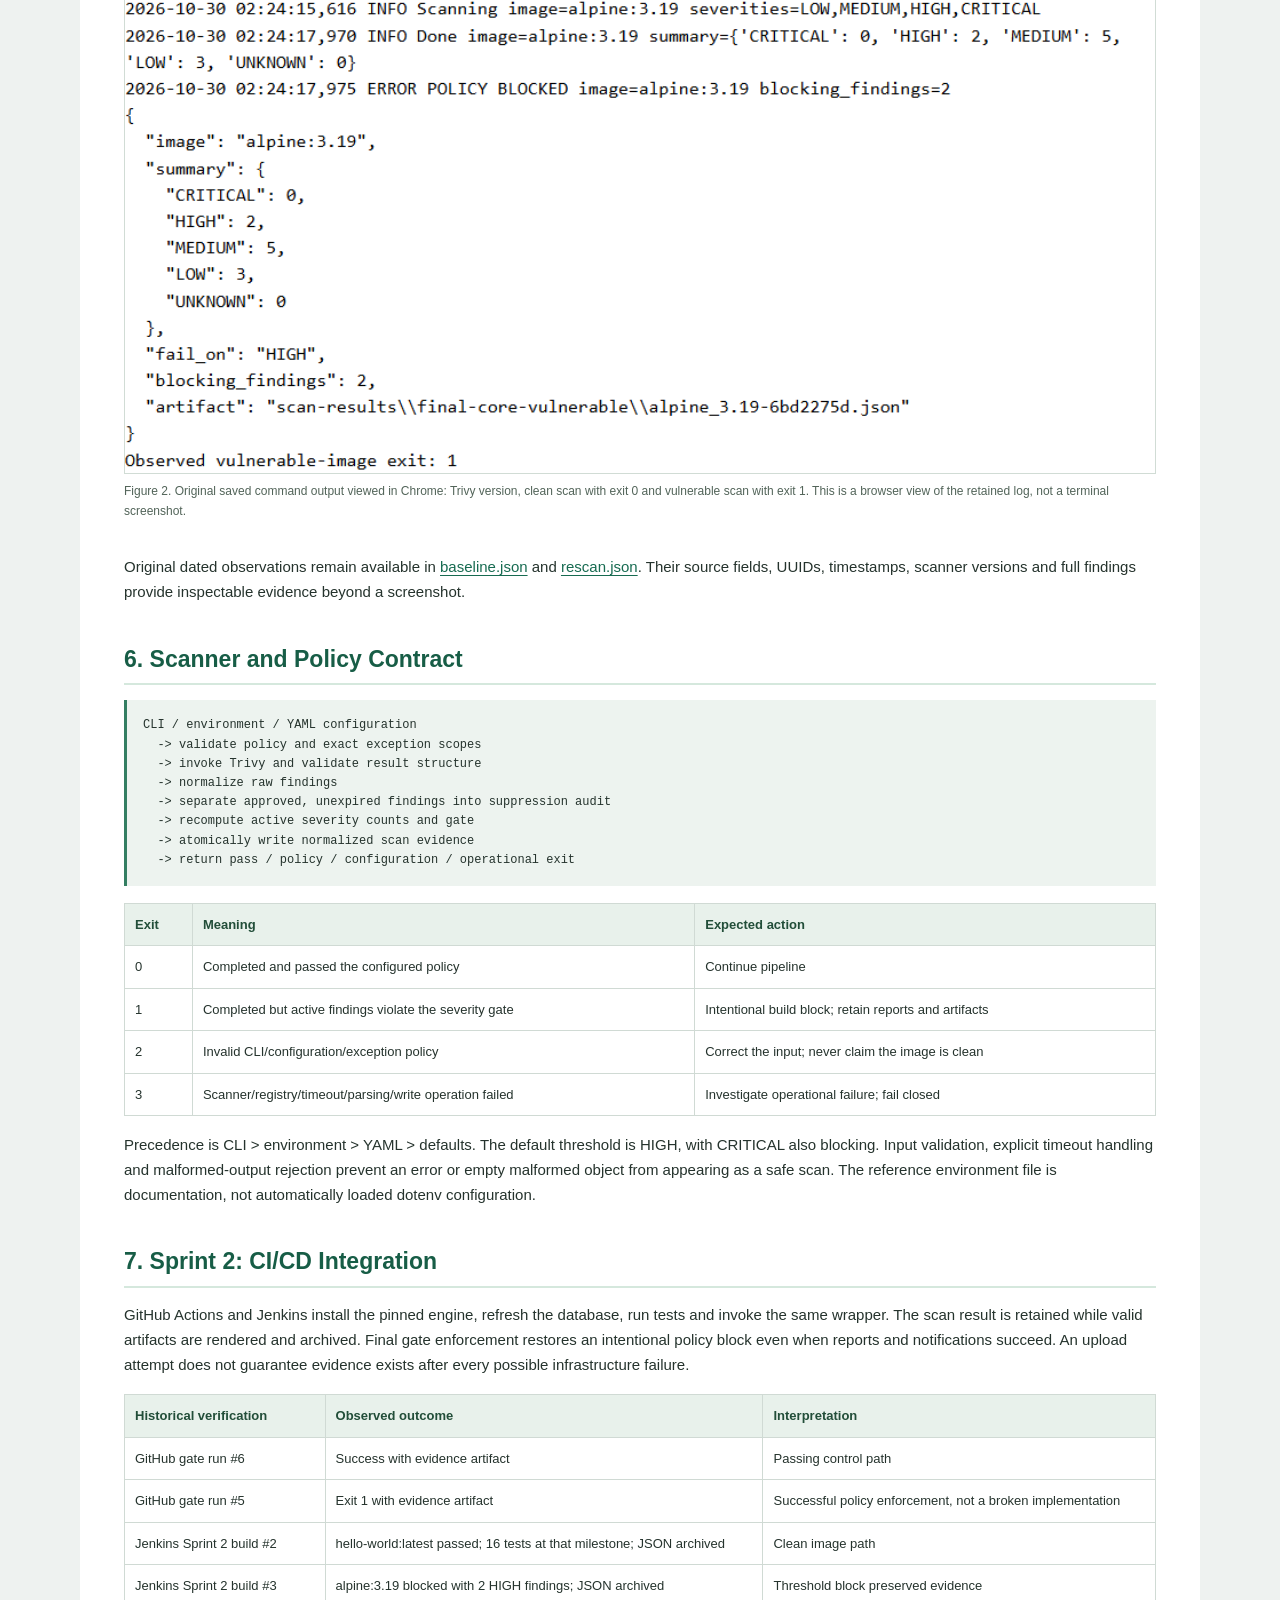
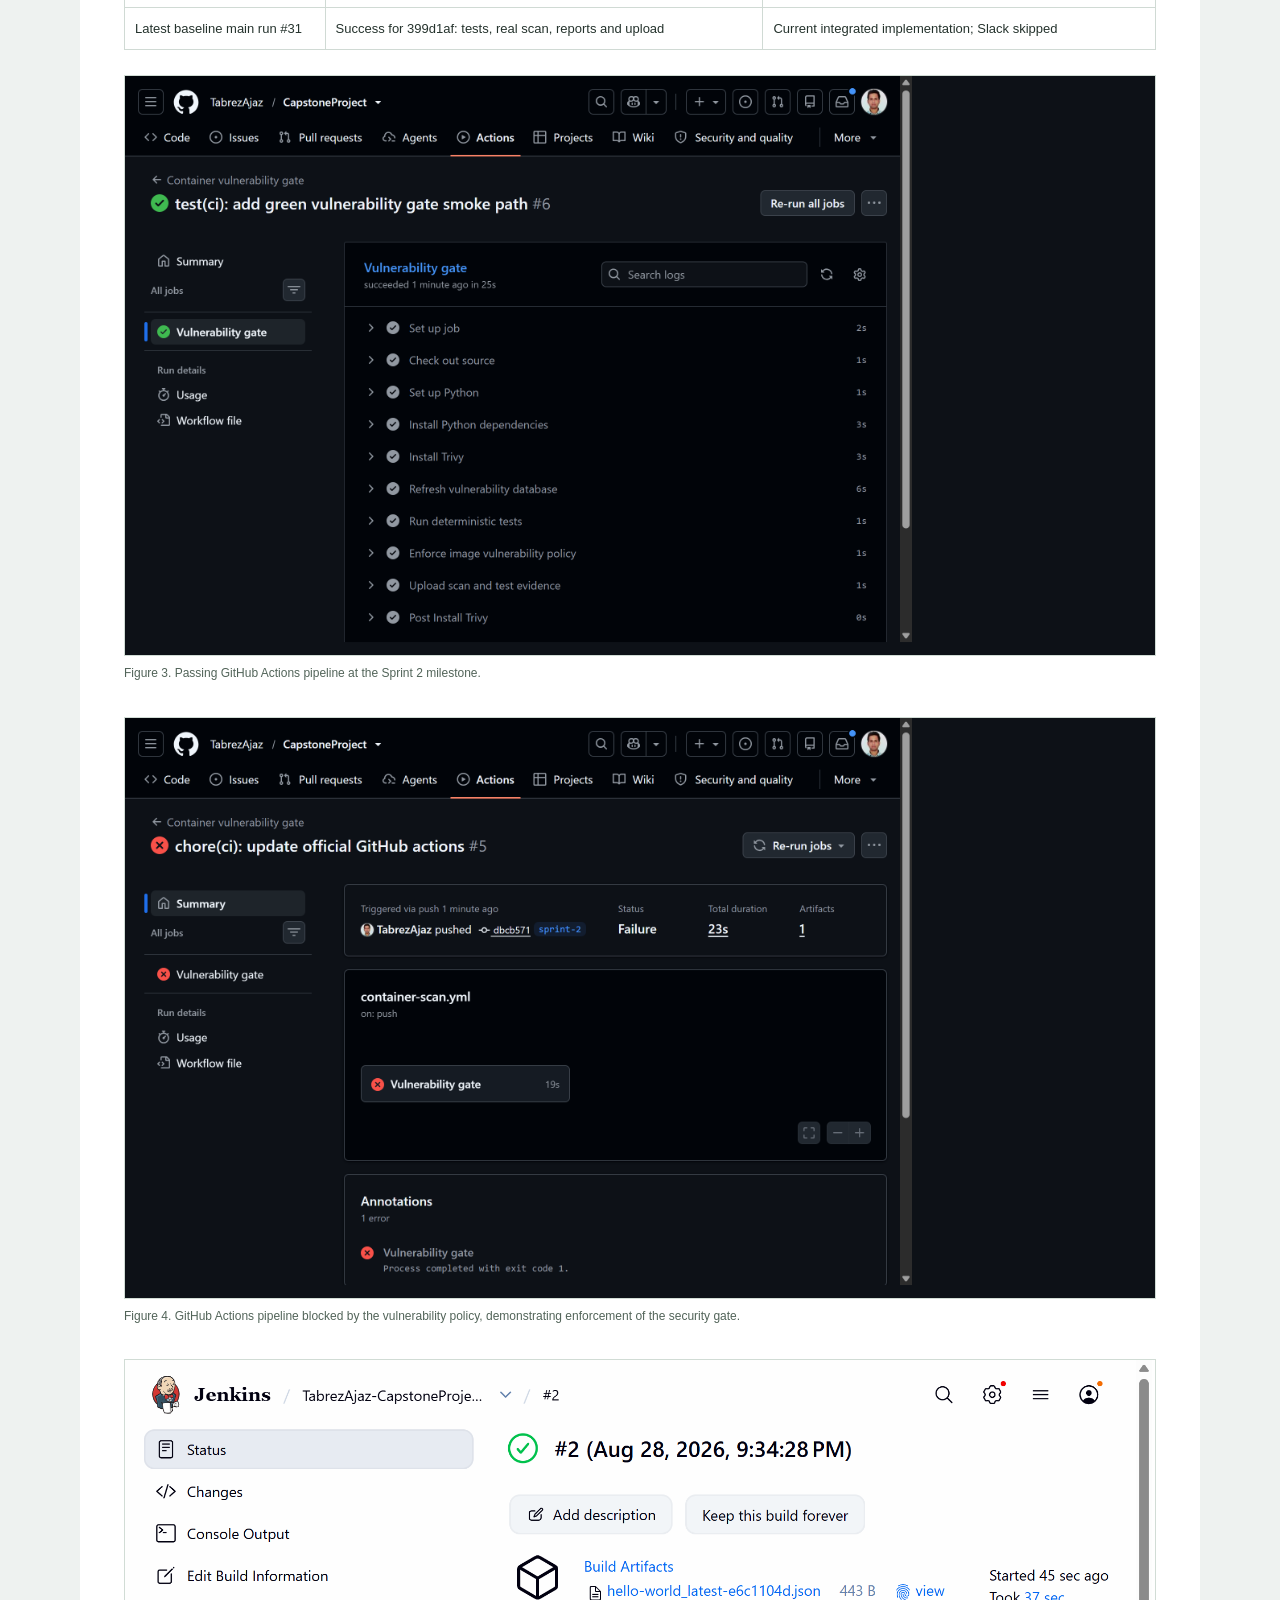
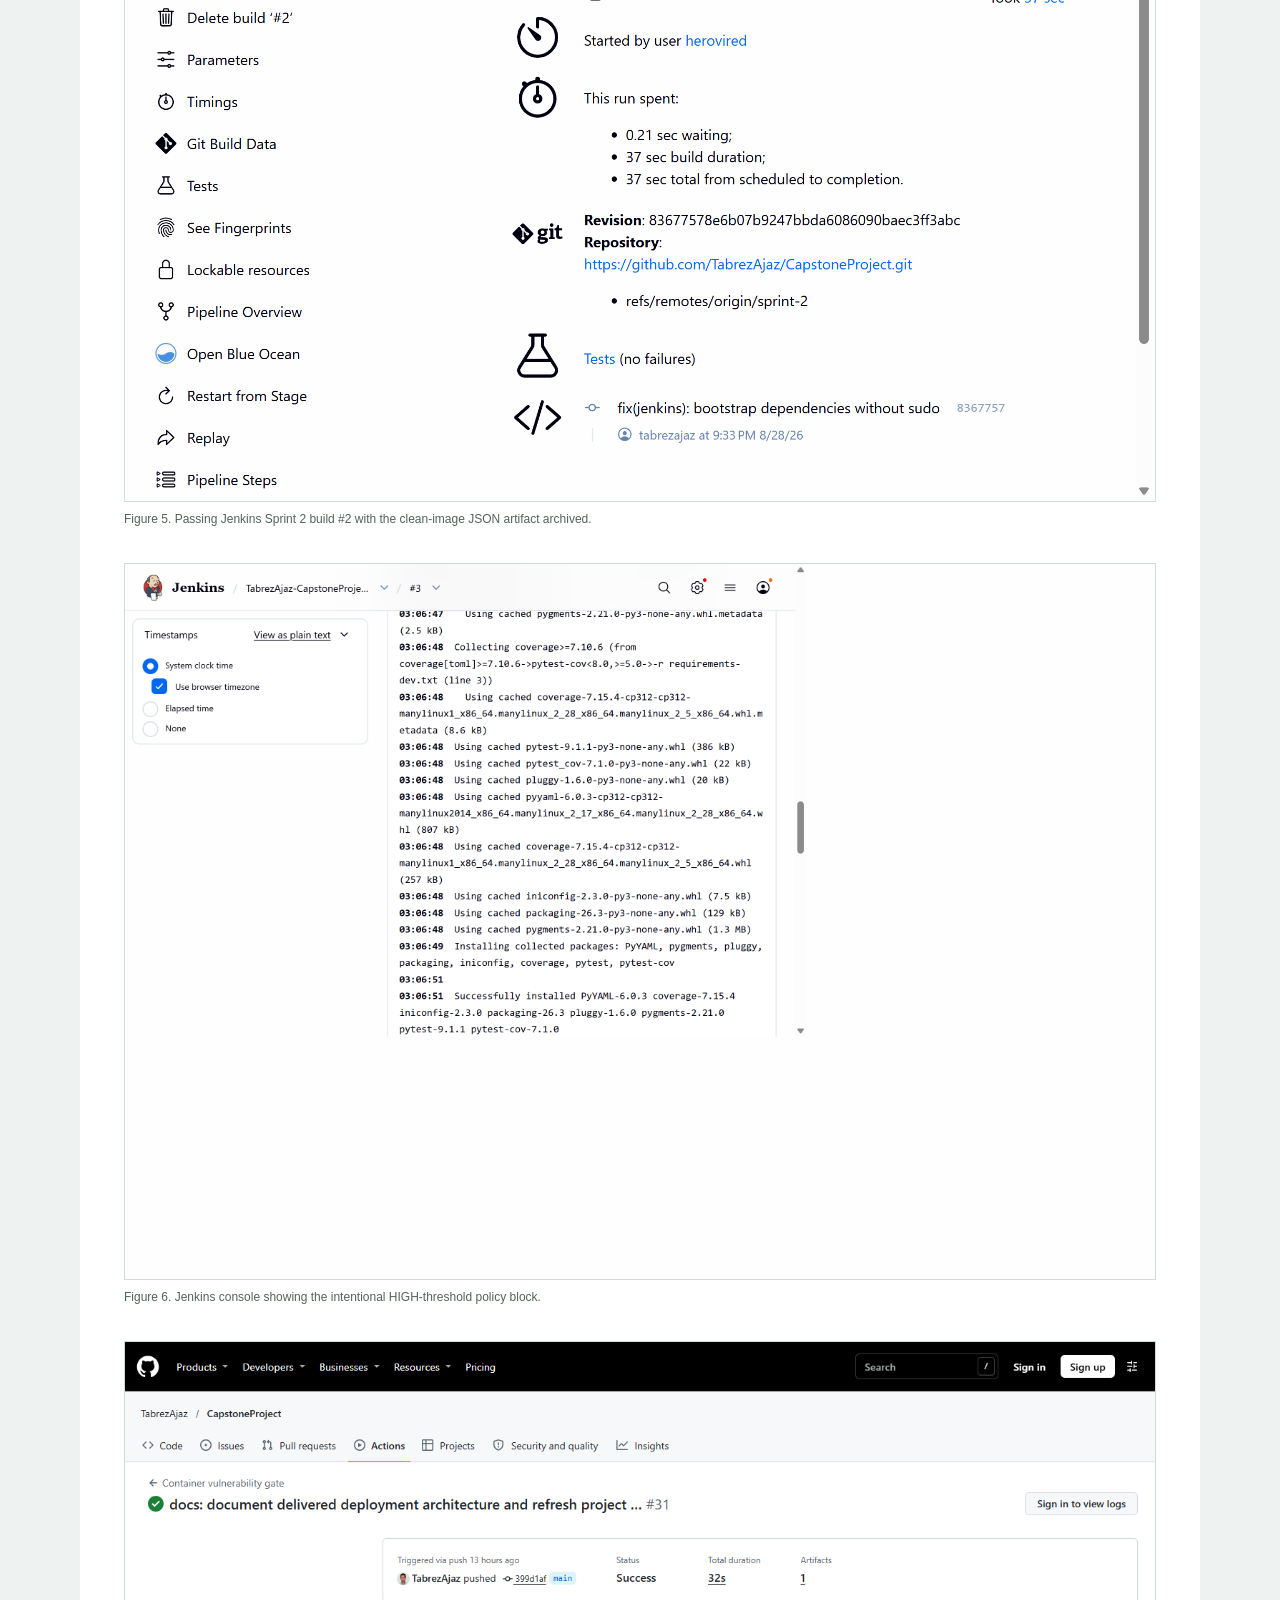
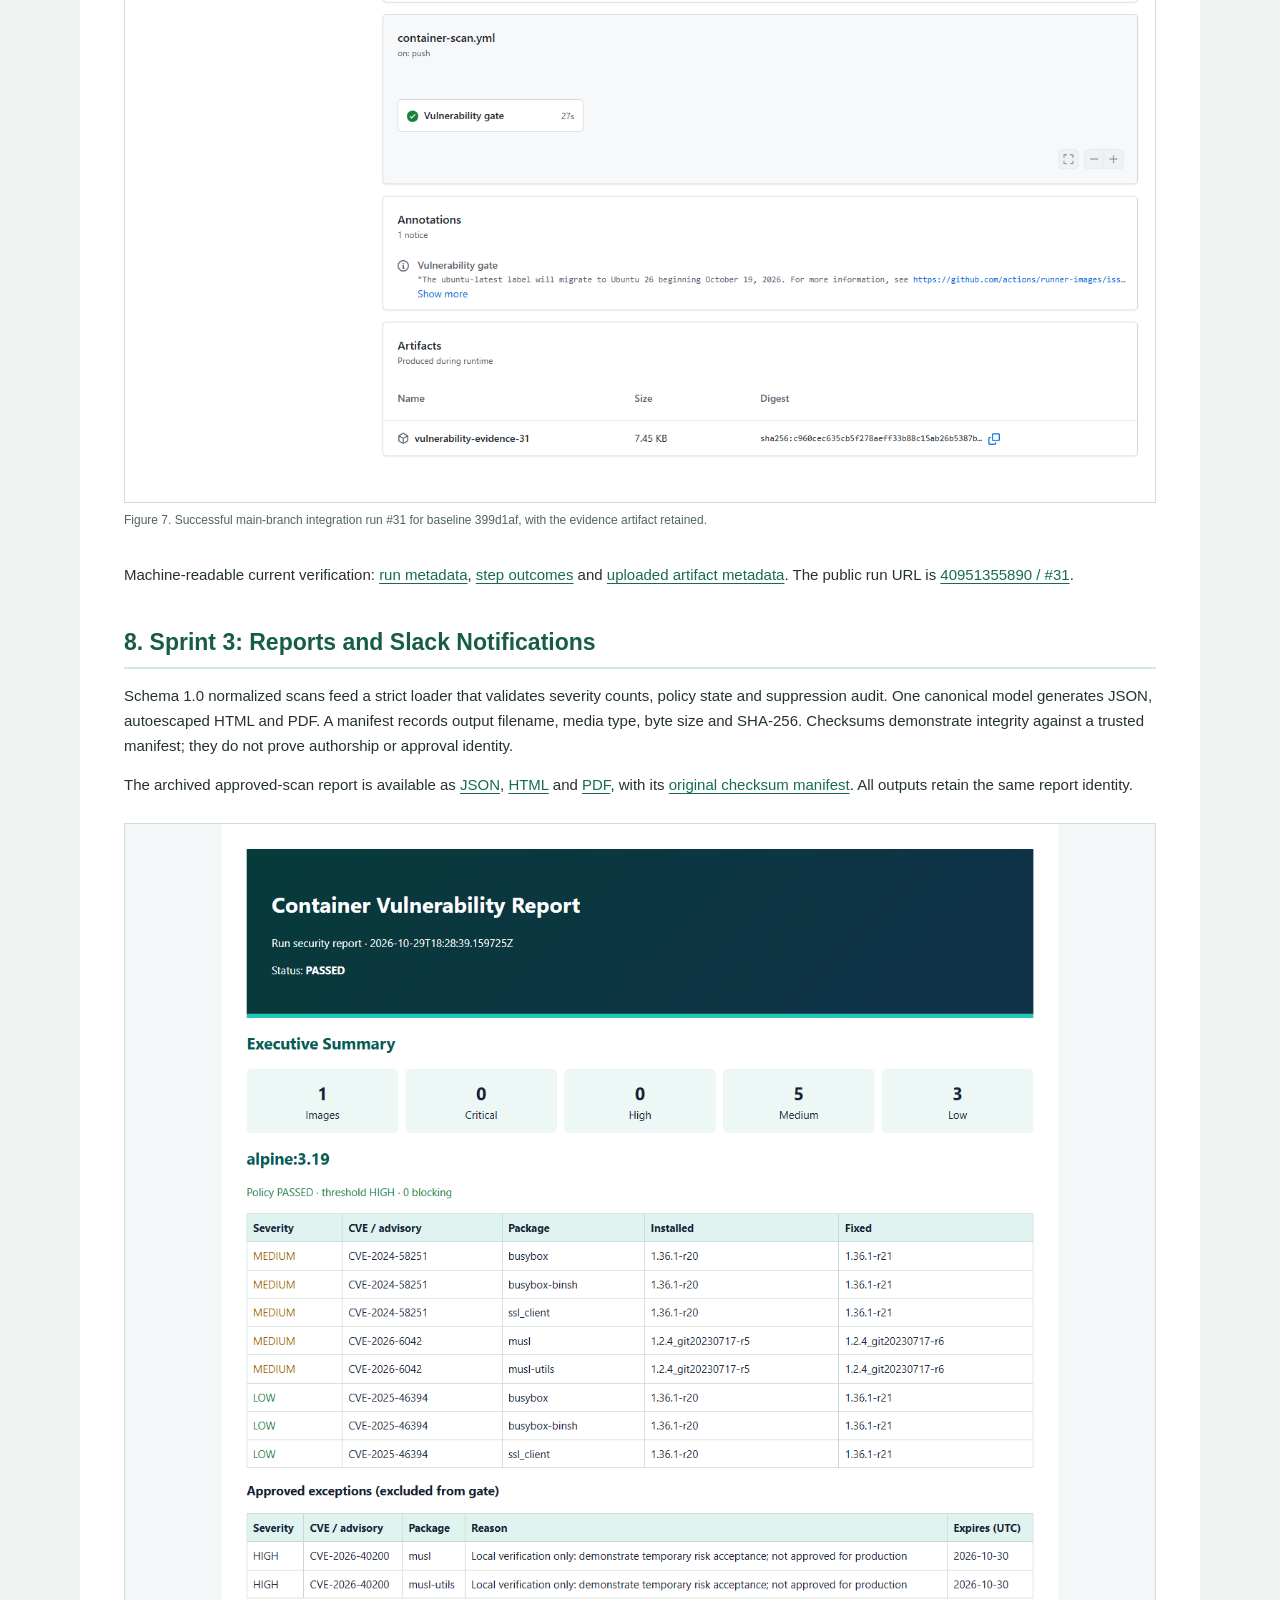
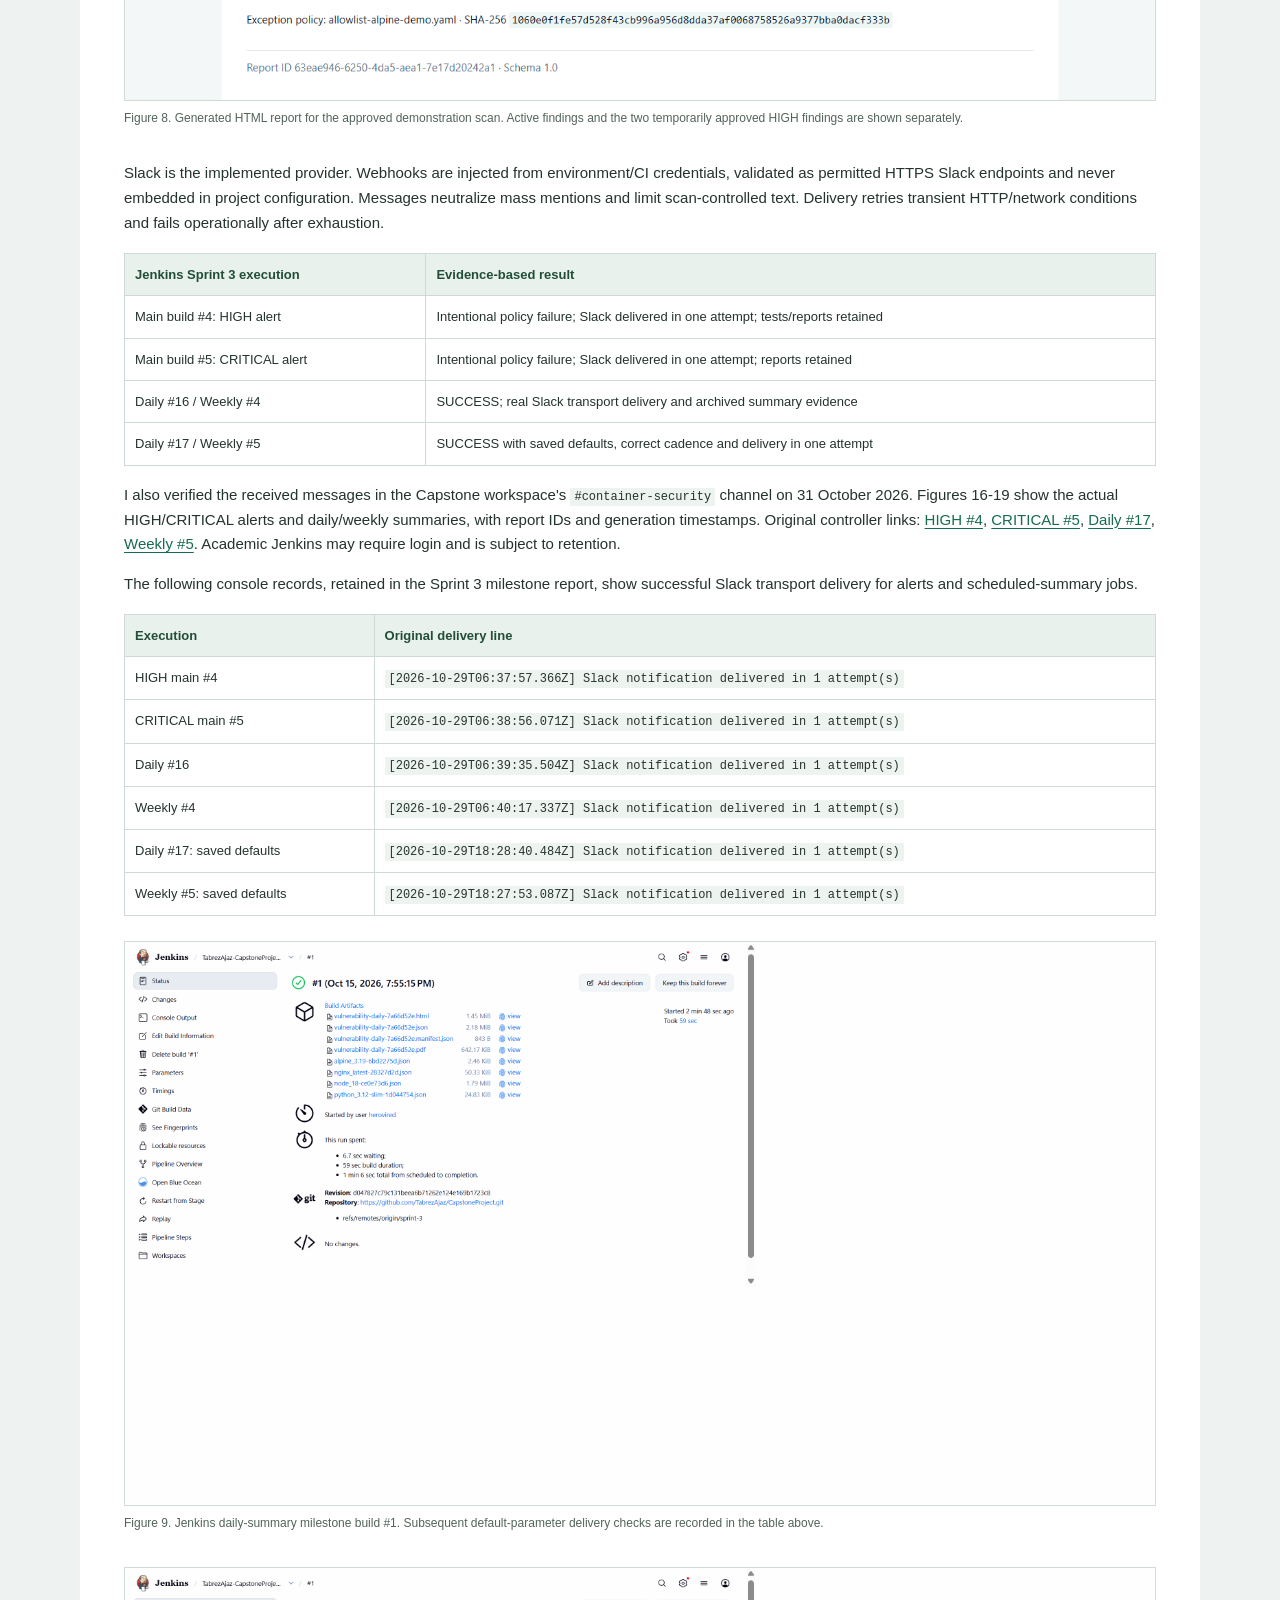
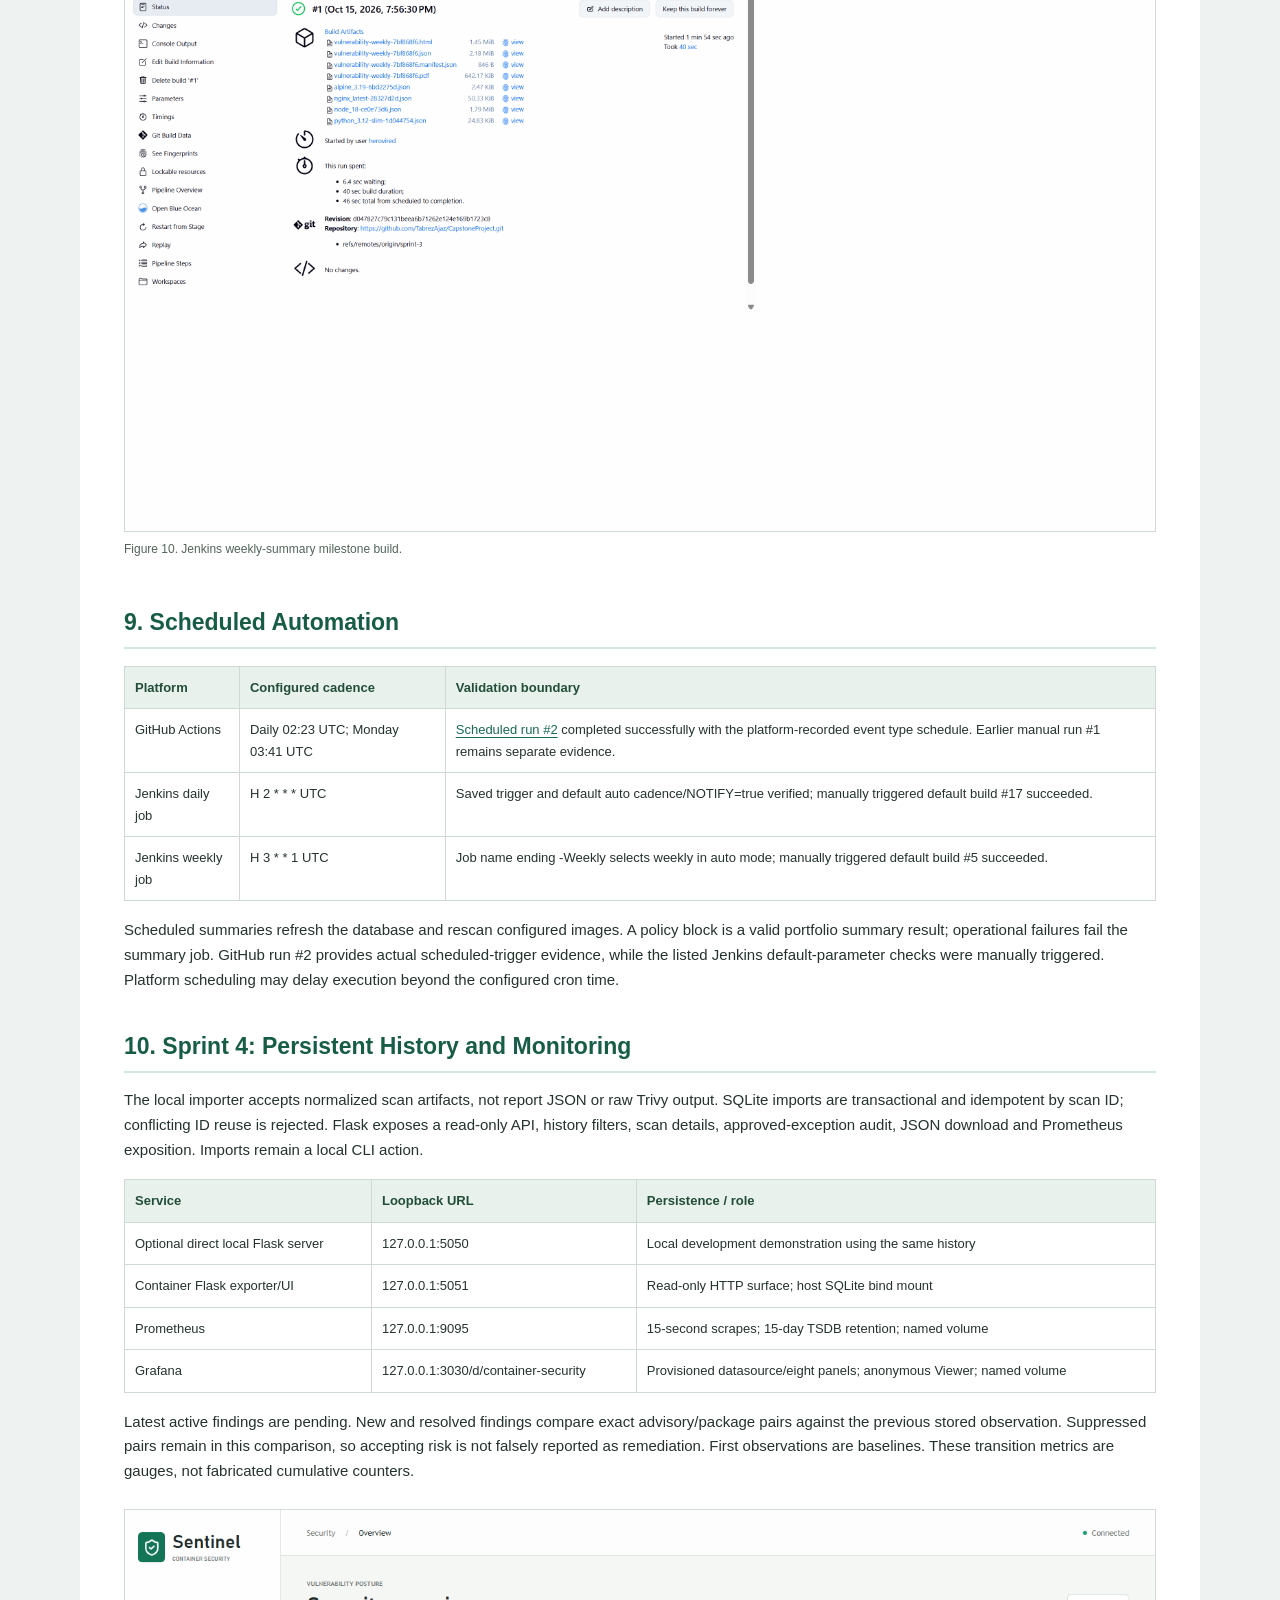
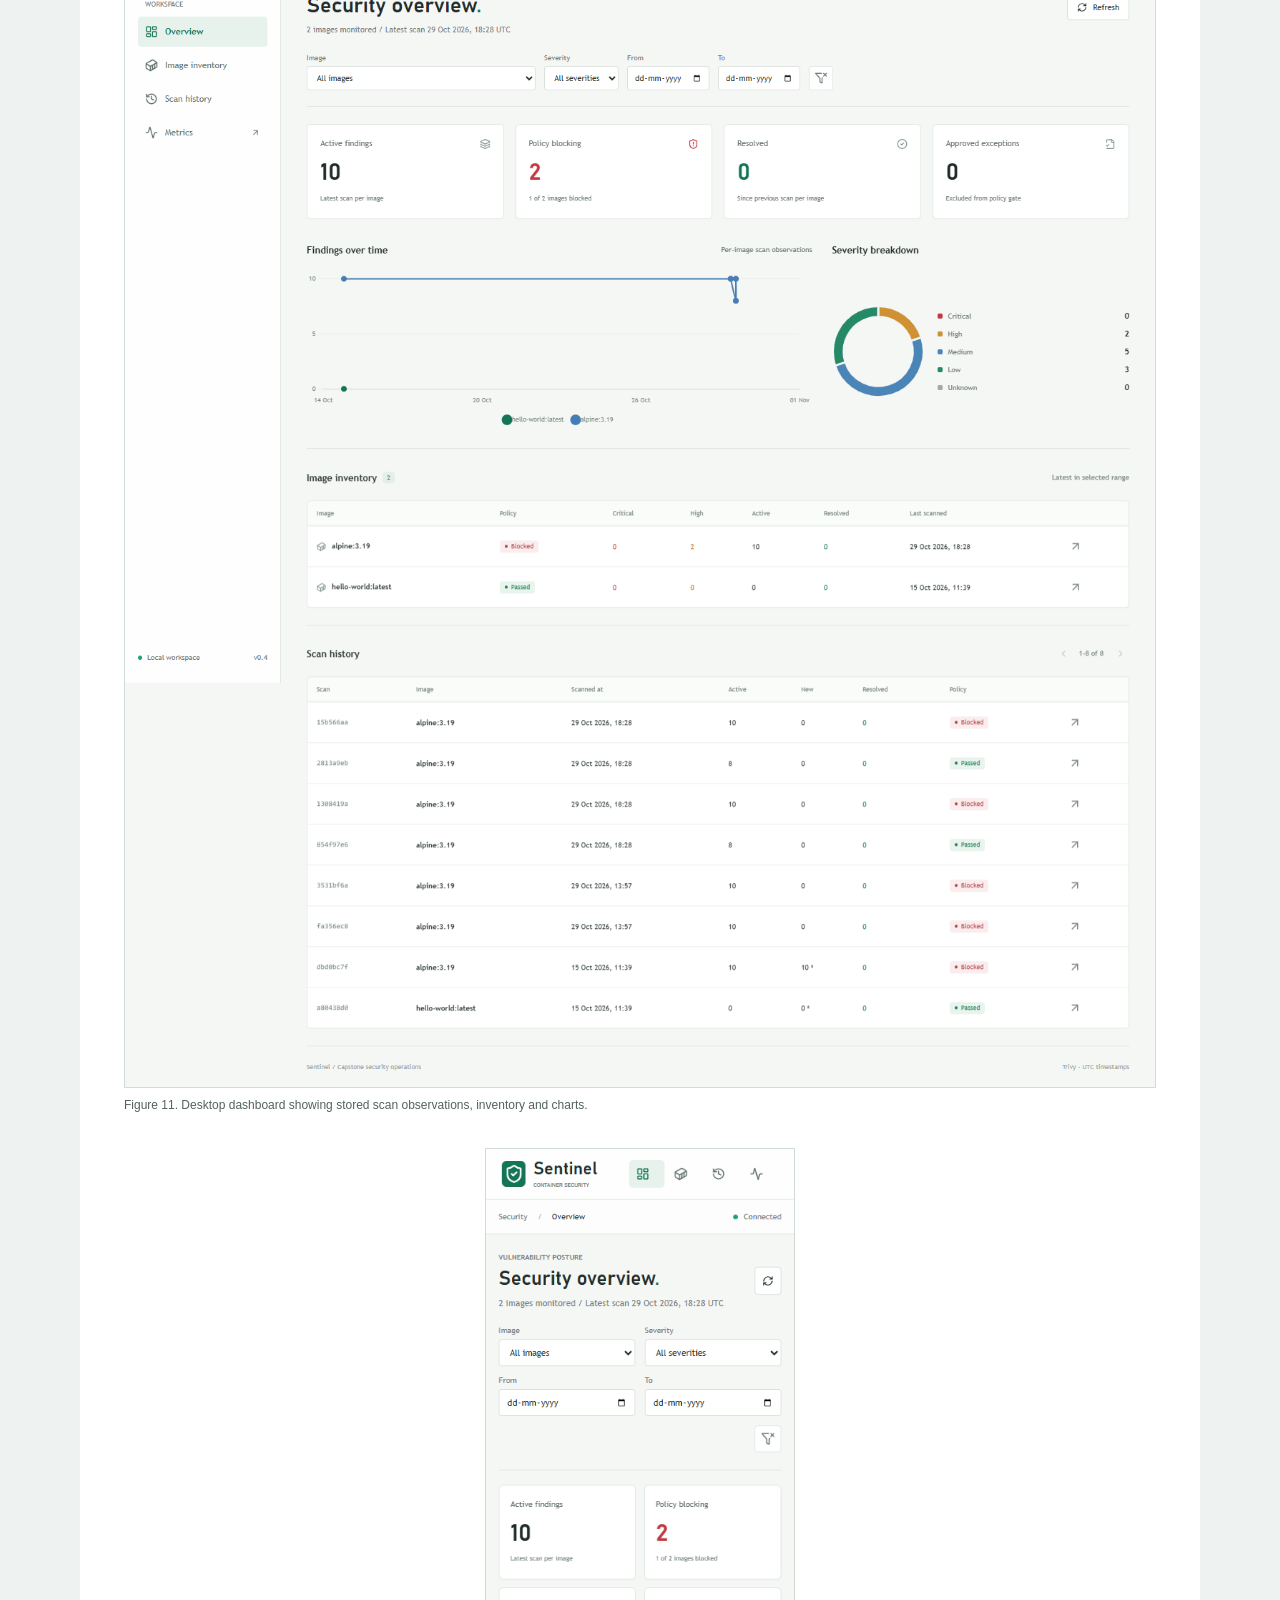
==== commit 2edaf24c: "docs: finalize upload package with current CI and scheduled-run evidence" ====
--- a/docs/Final_Project_Report.html
+++ b/docs/Final_Project_Report.html
@@ -185,11 +185,11 @@
 
 <section id="scheduling"><h2>9. Scheduled Automation</h2>
 <table><thead><tr><th>Platform</th><th>Configured cadence</th><th>Validation boundary</th></tr></thead><tbody>
-<tr><td>GitHub Actions</td><td>Daily 02:23 UTC; Monday 03:41 UTC</td><td>Workflow present on main. Manual daily summary run #1 succeeded; its Slack step was skipped.</td></tr>
+<tr><td>GitHub Actions</td><td>Daily 02:23 UTC; Monday 03:41 UTC</td><td><a href="https://github.com/TabrezAjaz/CapstoneProject/actions/runs/41028487406">Scheduled run #2</a> completed successfully with the platform-recorded event type schedule. Earlier manual run #1 remains separate evidence.</td></tr>
 <tr><td>Jenkins daily job</td><td>H 2 * * * UTC</td><td>Saved trigger and default auto cadence/NOTIFY=true verified; manually triggered default build #17 succeeded.</td></tr>
 <tr><td>Jenkins weekly job</td><td>H 3 * * 1 UTC</td><td>Job name ending -Weekly selects weekly in auto mode; manually triggered default build #5 succeeded.</td></tr>
 </tbody></table>
-<p>Scheduled summaries refresh the database and rescan configured images. A policy block is a valid portfolio summary result; operational failures fail the summary job. A successful manual dispatch verifies the workflow and defaults, not that a cron event actually fired. GitHub schedules also depend on platform scheduling/availability.</p>
+<p>Scheduled summaries refresh the database and rescan configured images. A policy block is a valid portfolio summary result; operational failures fail the summary job. GitHub run #2 provides actual scheduled-trigger evidence, while the listed Jenkins default-parameter checks were manually triggered. Platform scheduling may delay execution beyond the configured cron time.</p>
 </section>
 
 <section id="monitoring"><h2>10. Sprint 4: Persistent History and Monitoring</h2>
@@ -228,12 +228,13 @@
 <table><thead><tr><th>Verification</th><th>Evidence / observed result</th><th>Status</th></tr></thead><tbody>
 <tr><td>Integrated tests</td><td>77 deterministic tests; archived JUnit: 0 failures, 0 errors</td><td class="status">Verified</td></tr>
 <tr><td>Local integrated test run</td><td><a href="evidence/final/junit.xml">JUnit results</a> and <a href="evidence/final/test-output.txt">original test output</a></td><td class="status">Evidence attached</td></tr>
-<tr><td>Current main CI</td><td>Run #31 / 399d1af; success; scan/tests/reports/upload completed</td><td class="status">Verified</td></tr>
+<tr><td>Final main CI verification</td><td>Run #34 / 480ec2d; success; deterministic tests, real scan, reports and upload completed</td><td class="status">Verified on 31 October</td></tr>
 <tr><td>Clean and vulnerable scan paths</td><td>Original final-version core log/artifacts plus historical real CI pass/block captures</td><td class="status">Verified</td></tr>
 <tr><td>Report integrity</td><td>Original JSON/HTML/PDF manifests match archived bytes, including clean Git checkout verification</td><td class="status">Verified</td></tr>
 <tr><td>Slack transport</td><td>Jenkins HIGH/CRITICAL and daily/weekly delivery logs</td><td class="status">Verified on Jenkins</td></tr>
 <tr><td>Slack channel receipt</td><td>Authenticated channel screenshots of HIGH/CRITICAL alerts and daily/weekly summaries; original IDs and timestamps visible</td><td class="status">Verified on 31 October</td></tr>
-<tr><td>GitHub Slack</td><td>Baseline run #31 skipped notification; current repository-secret configuration was not revalidated by the channel capture</td><td>Separate configuration check</td></tr>
+<tr><td>GitHub Slack</td><td>Runs #34 and scheduled #2 skipped Slack; final repository settings check showed no repository secrets</td><td>Credential setup pending</td></tr>
+<tr><td>GitHub scheduled trigger</td><td>Summary run #2 completed successfully with event type schedule</td><td class="status">Verified</td></tr>
 <tr><td>Historical UI and monitoring</td><td>Real screenshots, browser-check JSON and observed exporter/Grafana health</td><td class="status">Verified at capture</td></tr>
 <tr><td>Approved and expired exceptions</td><td>Original active/suppressed artifacts and gate exits 0/1</td><td class="status">Verified</td></tr>
 <tr><td>Rescan lineage</td><td>New UUID/time and rescan_of; actual new scan invocation</td><td class="status">Verified</td></tr>
@@ -244,7 +245,7 @@
 <section id="security"><h2>13. Security, Limitations and Outstanding Actions</h2>
 <ul>
 <li>Webhooks are stored in CI secret stores. Rotation of the previously exposed webhook must be confirmed separately; channel screenshots do not verify credential rotation.</li>
-<li>GitHub and Jenkins secret stores are separate. Baseline GitHub run #31 skipped Slack. Channel receipt alone does not establish the current GitHub secret configuration or the originating CI provider for every message.</li>
+<li>GitHub and Jenkins secret stores are separate. Final main run #34 and scheduled run #2 skipped Slack, and the final repository-settings check showed no repository secrets. GitHub delivery requires SLACK_WEBHOOK_URL to be saved privately and a fresh notification run verified. Jenkins transport and the captured Slack messages remain separate verified evidence.</li>
 <li>Slack channel receipt is verified by Figures 16-19. Daily and weekly message labels demonstrate summary delivery; they do not by themselves prove that a particular platform cron triggered the source run.</li>
 <li>Allowlist changes need human review and branch controls. The code does not establish an approver identity or enforce organization governance by itself.</li>
 <li>Loopback binding, read-only API, nonroot dashboard container and restrictive web headers reduce exposure. Flask development hosting and anonymous Grafana Viewer are not a public production security model.</li>
@@ -307,6 +308,7 @@
 <tr><td>E14</td><a href="deployment-architecture.svg">Deployment architecture</a></td><td>Technical documentation, not an execution screenshot</td></tr>
 <tr><td>E15</td><a href="evidence/final/screenshot-capture.json">Additional capture records</a></td><td>Sources and preparation records for the log view, rendered report, main-run capture and whitespace-trimmed Jenkins screenshot</td></tr>
 <tr><td>E16</td><a href="evidence/final/slack-channel-capture.json">Slack channel capture records</a></td><td>Authenticated message screenshots, report IDs, generation times and observed severity counts</td></tr>
+<tr><td>E17</td><a href="evidence/final/current-main-run.json">Final main run</a> / <a href="evidence/final/current-main-jobs.json">steps</a> / <a href="evidence/final/scheduled-run.json">scheduled run</a> / <a href="evidence/final/scheduled-jobs.json">steps</a></td><td>Original public API responses: main #34 success, actual schedule event #2 success; Slack steps skipped</td></tr>
 </tbody></table>
 <p>Relative links resolve inside the repository after cloning. HTML files are rendered locally; GitHub normally displays their source. Jenkins URLs may require academic credentials. Report PDFs embed the figures, while original machine-readable evidence remains in the adjacent repository paths. Older terminal-style presentation panels in the milestone appendices are not used as execution proof; this report uses original logs and browser captures.</p>
 <h3>Slack Channel Evidence</h3>
@@ -315,6 +317,10 @@
 <figure><img src="screenshots/final-slack-critical.png" alt="Received Slack CRITICAL alert for node 18 showing 228 CRITICAL and 2188 HIGH findings"><figcaption>Figure 17. Received CRITICAL alert: node:18, 228 CRITICAL and 2,188 HIGH; report 4dfa0116-b8ab-43ec-a49e-4b9f50f63c8c, generated 29 October at 06:38:43 UTC.</figcaption></figure>
 <figure><img src="screenshots/final-slack-daily.png" alt="Received daily Slack portfolio summary for four images generated on 31 October 2026"><figcaption>Figure 18. Daily summary received on 31 October: four images, 227 CRITICAL and 2,302 HIGH; report 19a39e09-f99b-483a-889d-faa0f185e394, generated at 02:33:53 UTC.</figcaption></figure>
 <figure><img src="screenshots/final-slack-weekly.png" alt="Received weekly Slack portfolio summary for four images with report ID and generation timestamp"><figcaption>Figure 19. Weekly summary: four images, 229 CRITICAL and 2,292 HIGH; report e7be4999-0548-4a5f-a59f-7b33d68fb538, generated 29 October at 18:27:40 UTC.</figcaption></figure>
+<h3>Final CI and Scheduled-Trigger Verification</h3>
+<p>I checked the final published main branch and the platform-recorded scheduled workflow. Main run #34 completed tests, scanning, reporting and evidence upload successfully. Summary run #2 has event type <code>schedule</code>, providing actual timer-trigger evidence. Their Slack steps were skipped, as shown by the original step records in E17.</p>
+<figure><img src="screenshots/final-github-main-verification.png" alt="Successful GitHub main run number 34 at commit 480ec2d"><figcaption>Figure 20. Final main CI verification: run #34, commit 480ec2d, SUCCESS with retained evidence.</figcaption></figure>
+<figure><img src="screenshots/final-github-scheduled.png" alt="Successful GitHub scheduled vulnerability summary run number 2"><figcaption>Figure 21. Successful scheduled summary run #2. The original GitHub API records event type schedule; Slack delivery was skipped.</figcaption></figure>
 </section>
 
 <section id="appendices"><h2>17. Milestone Appendices</h2>
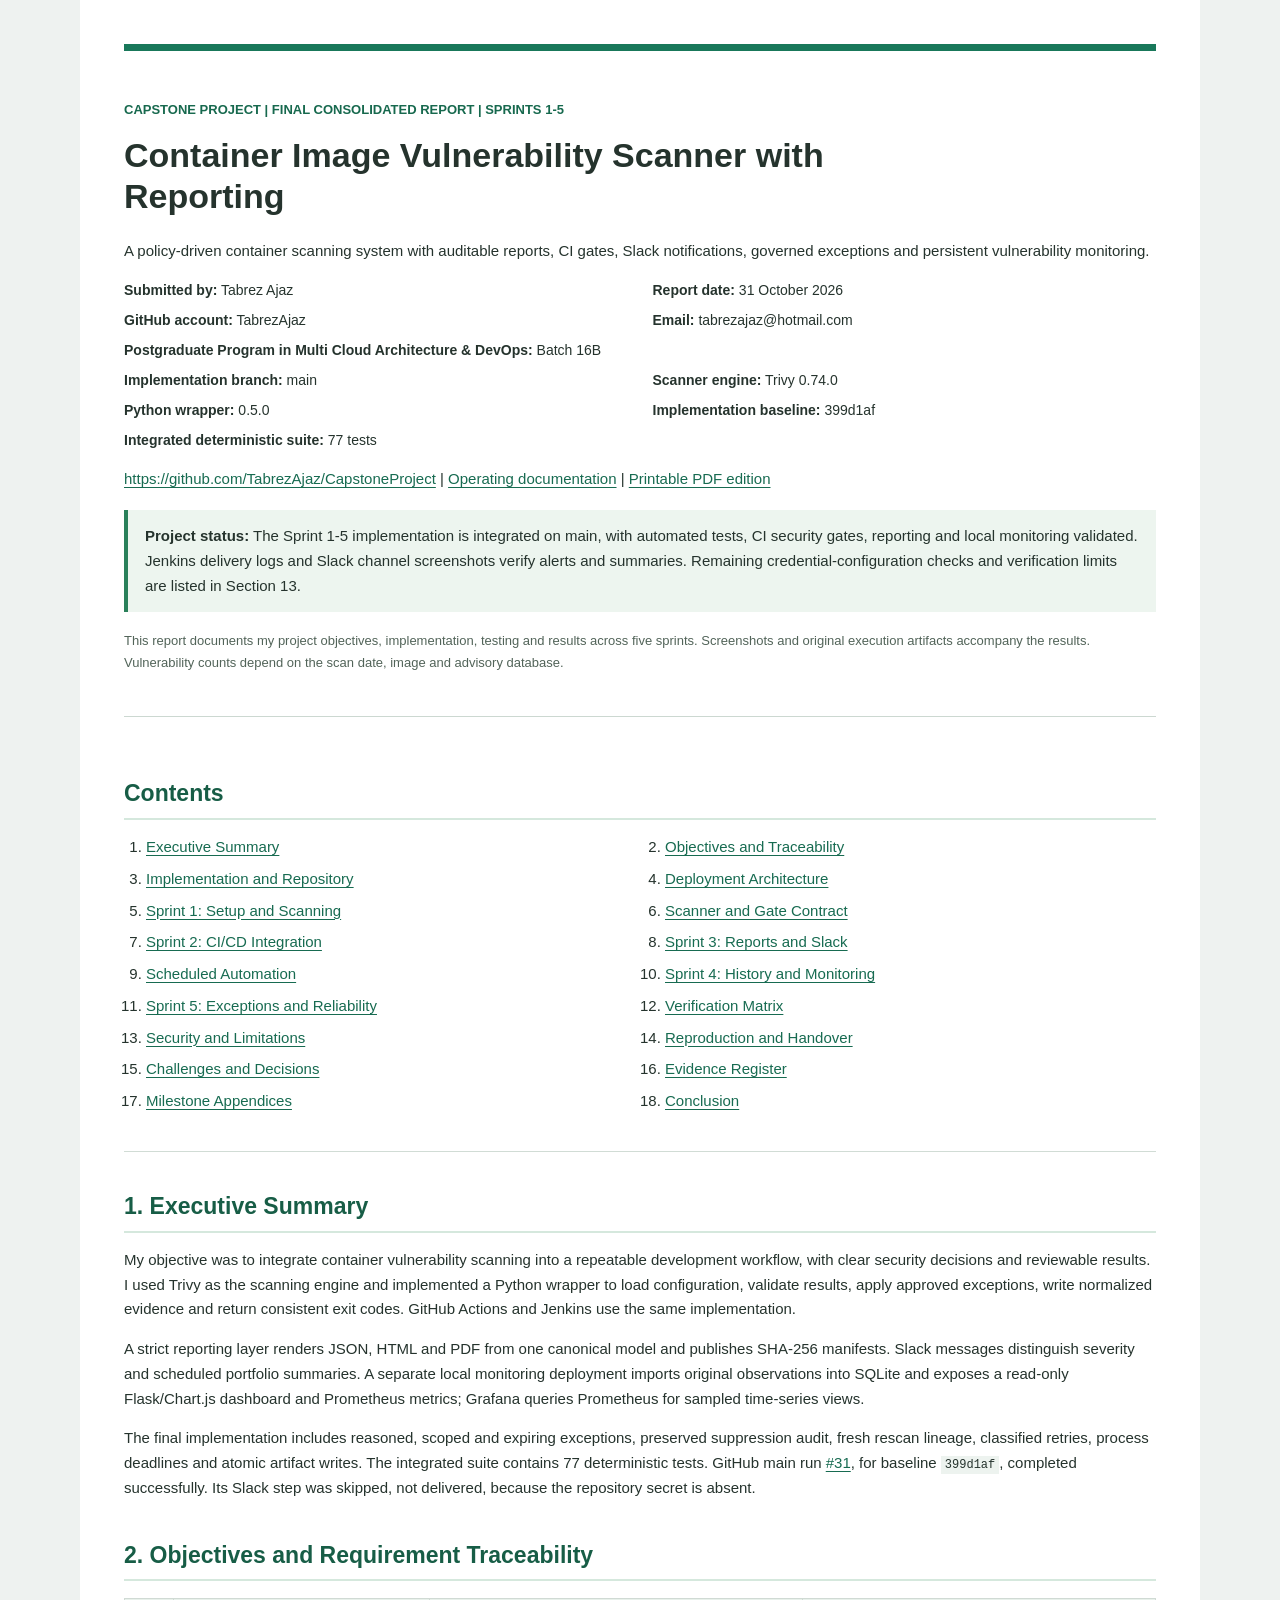
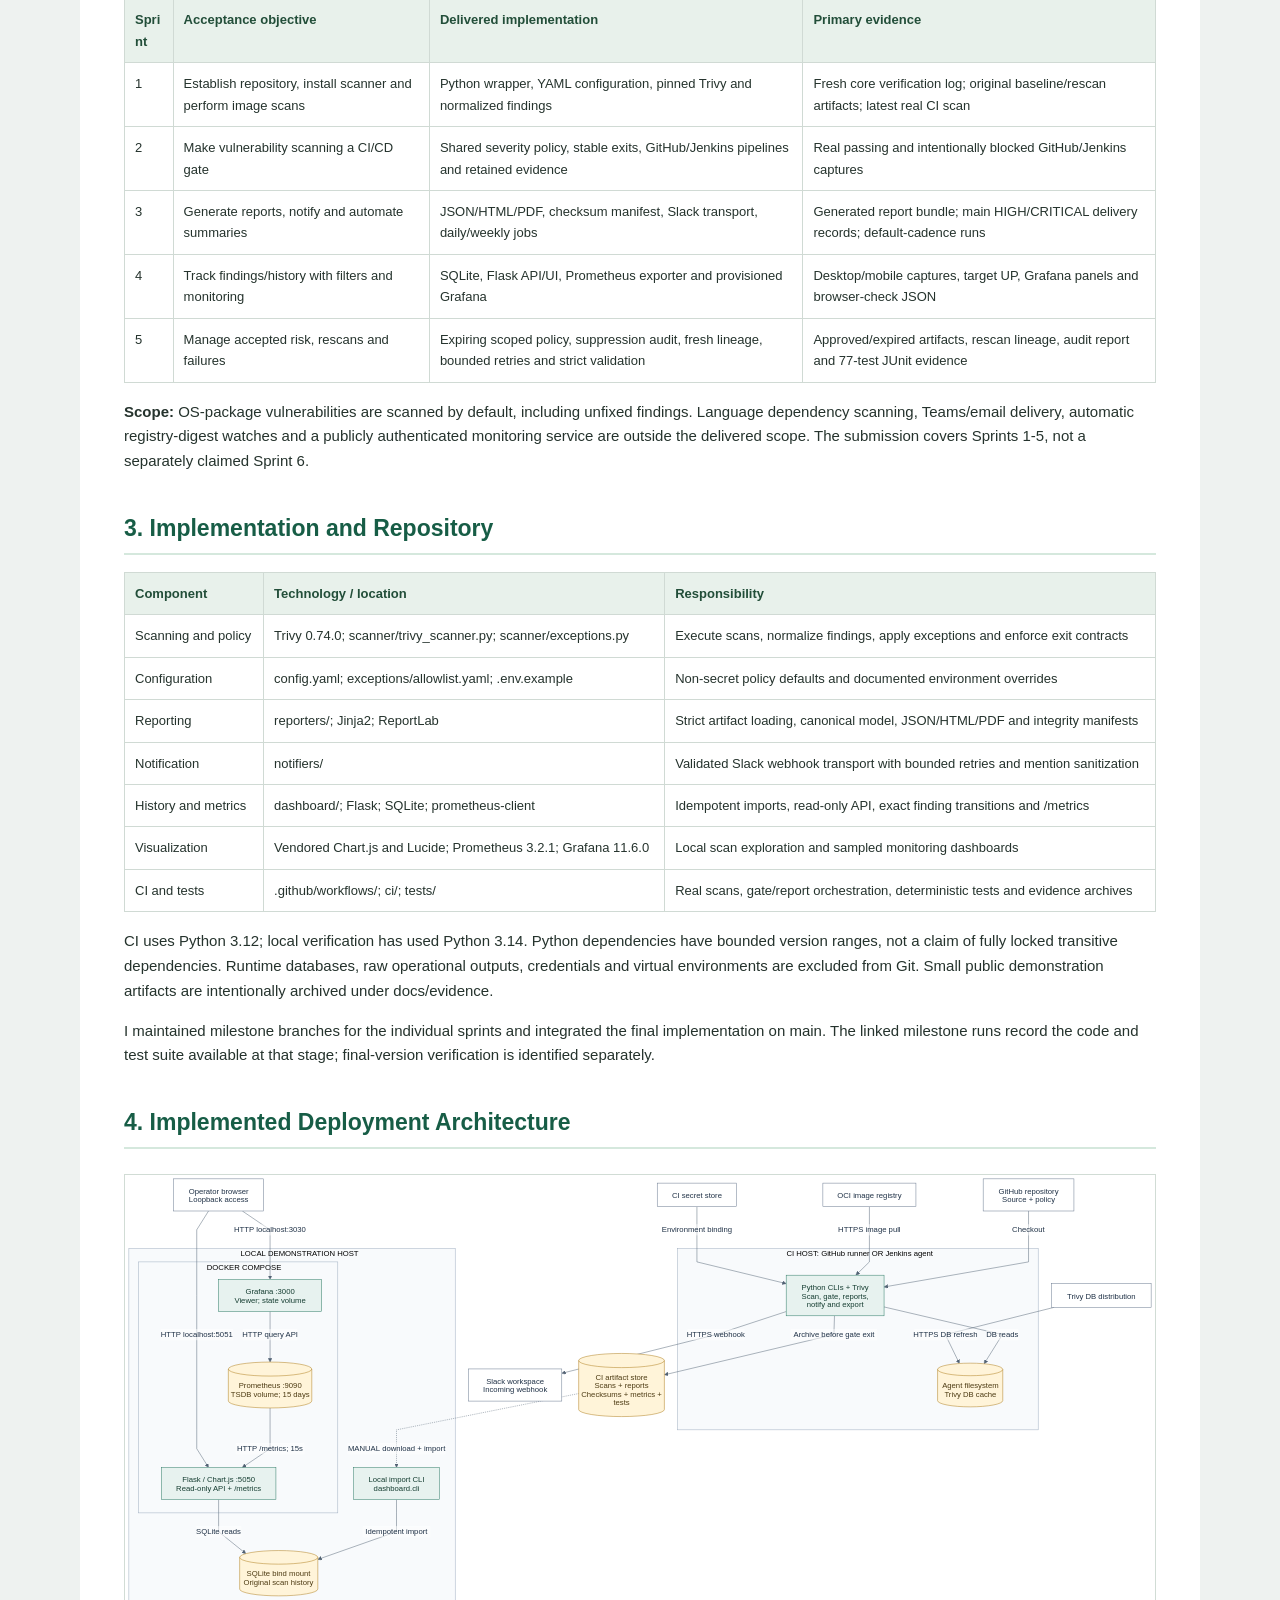
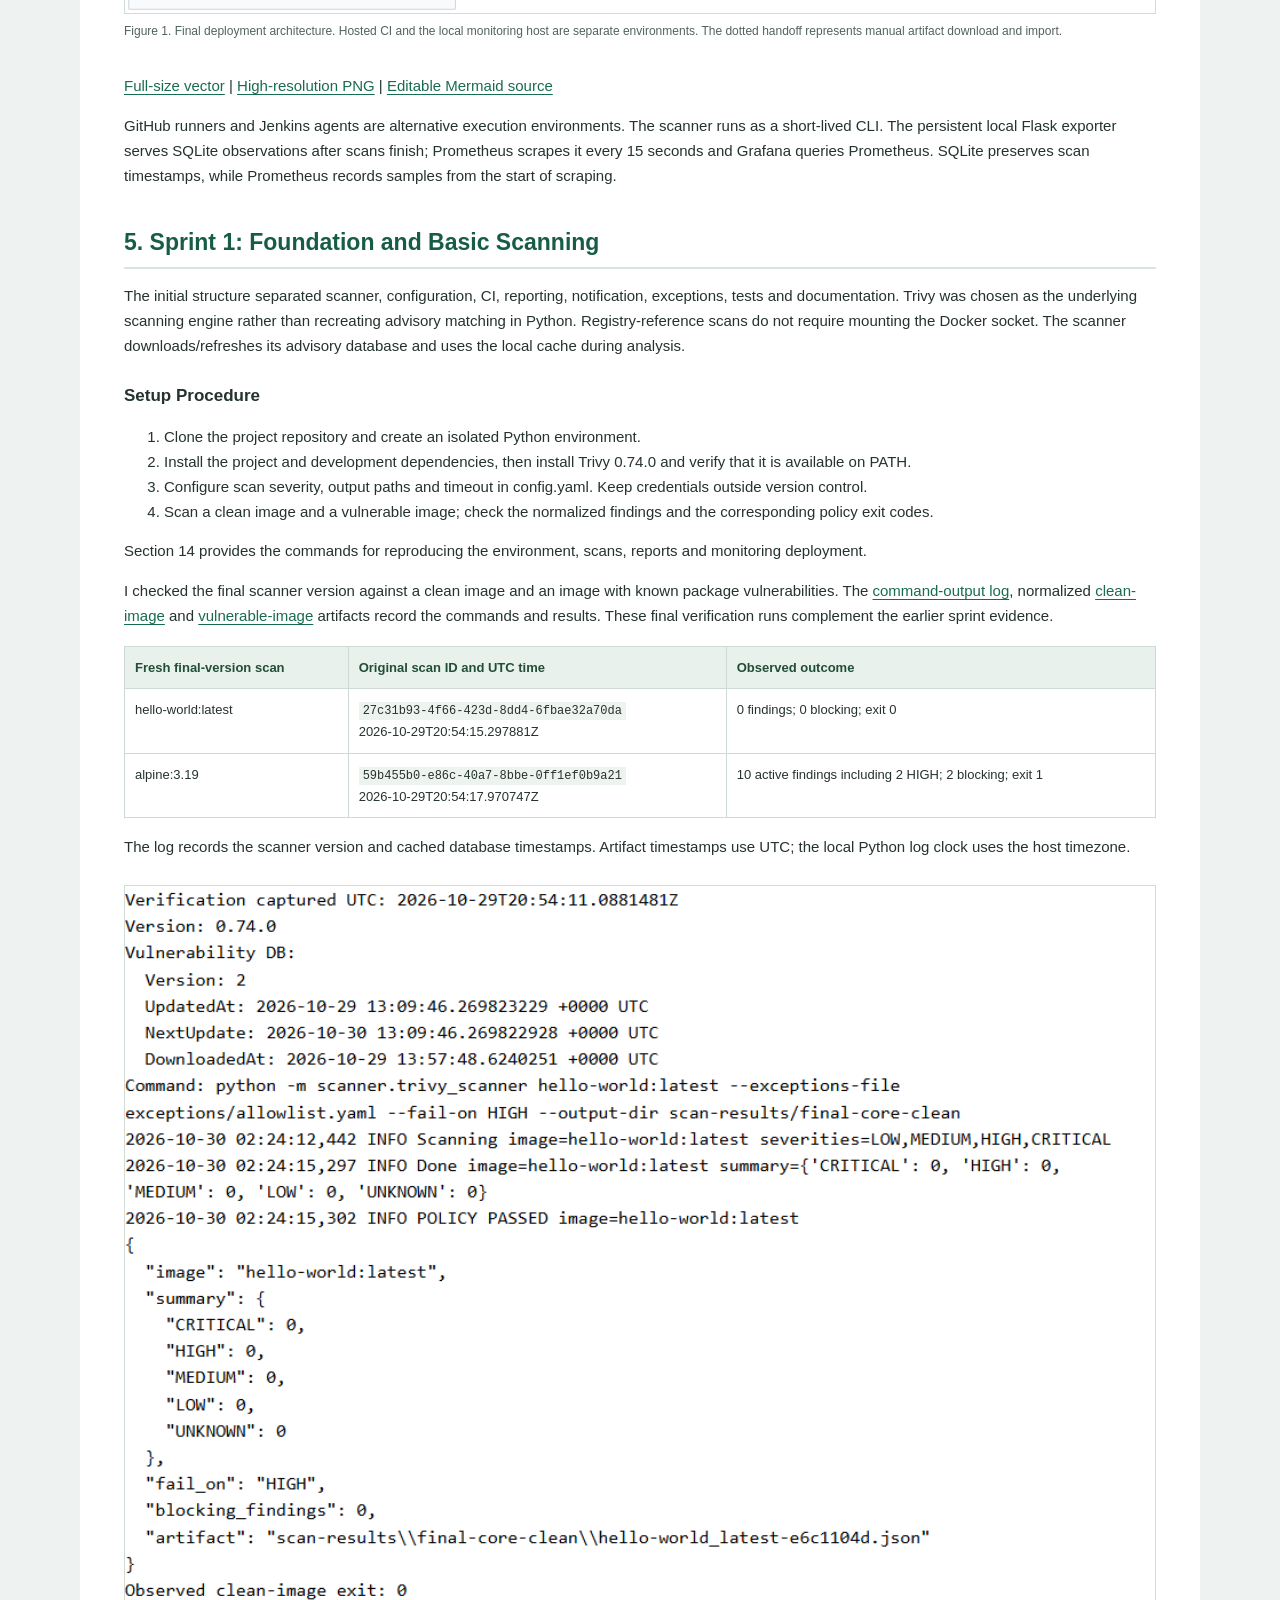
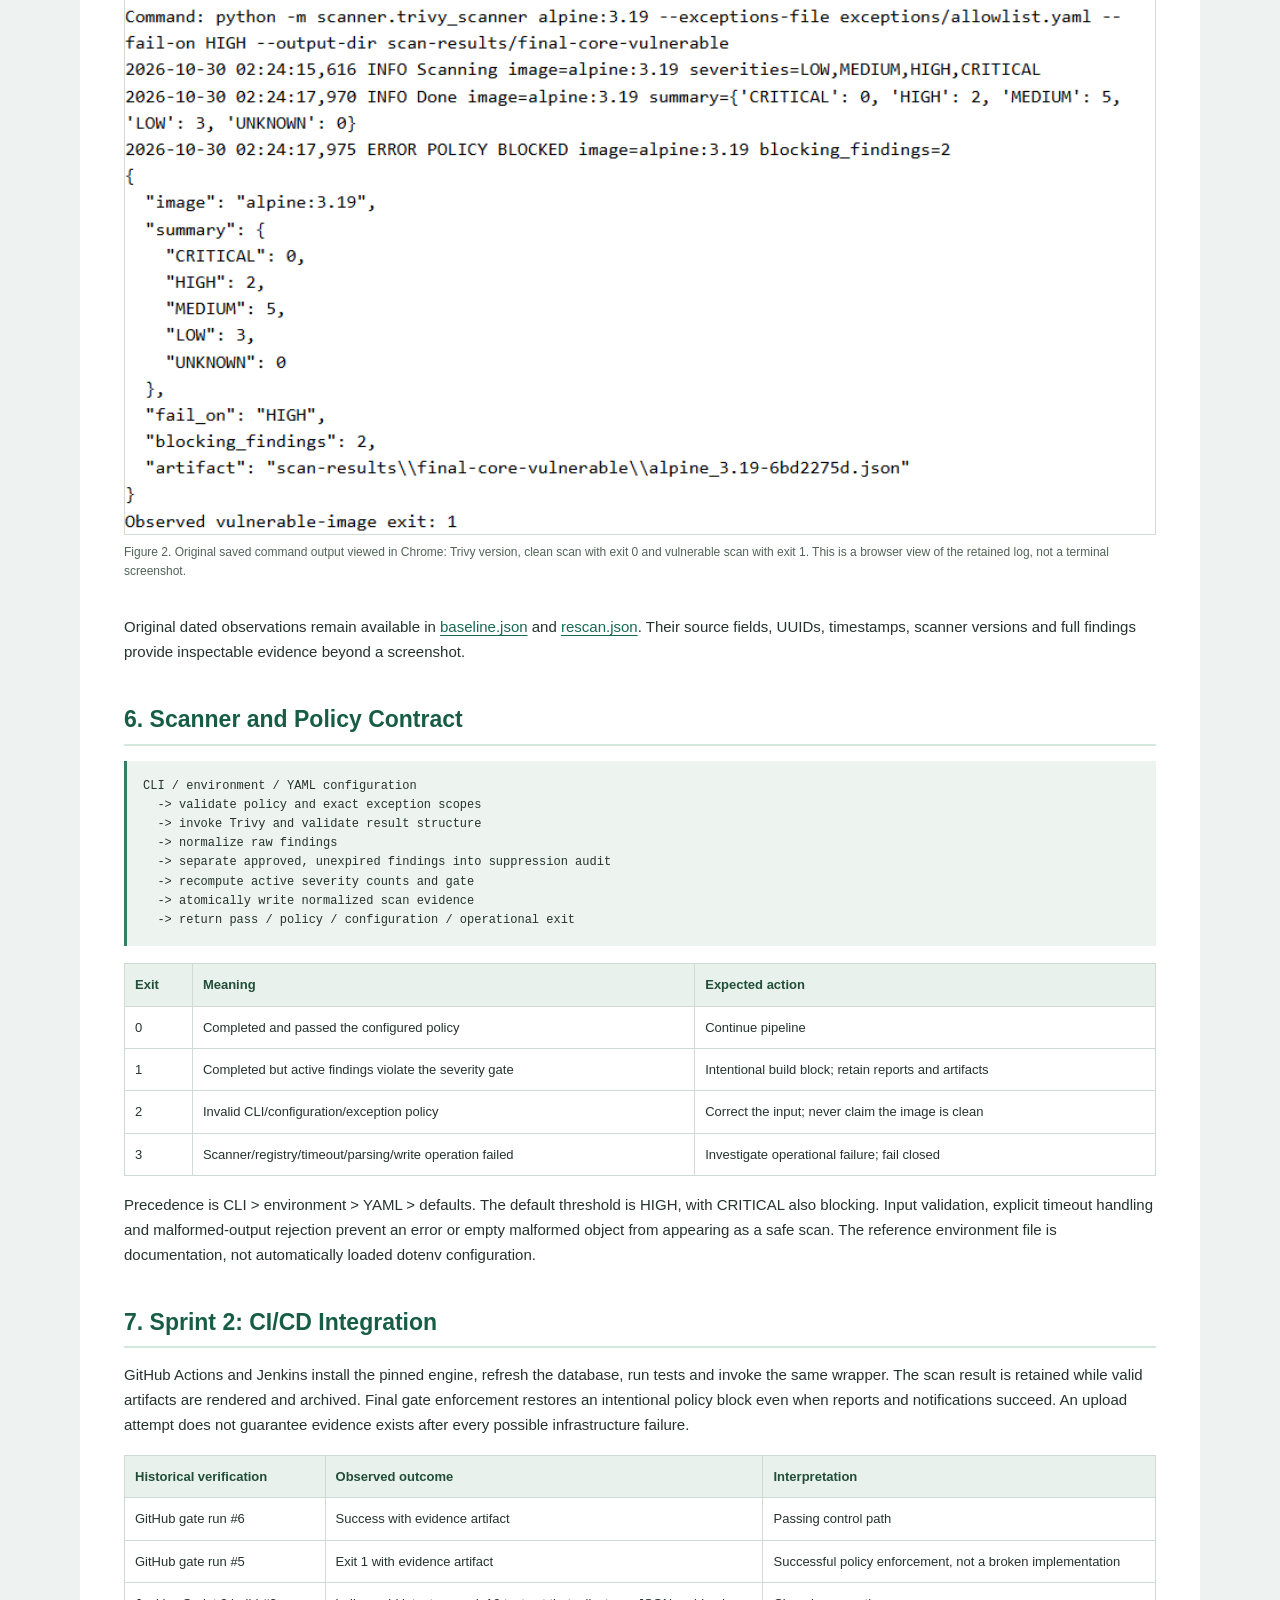
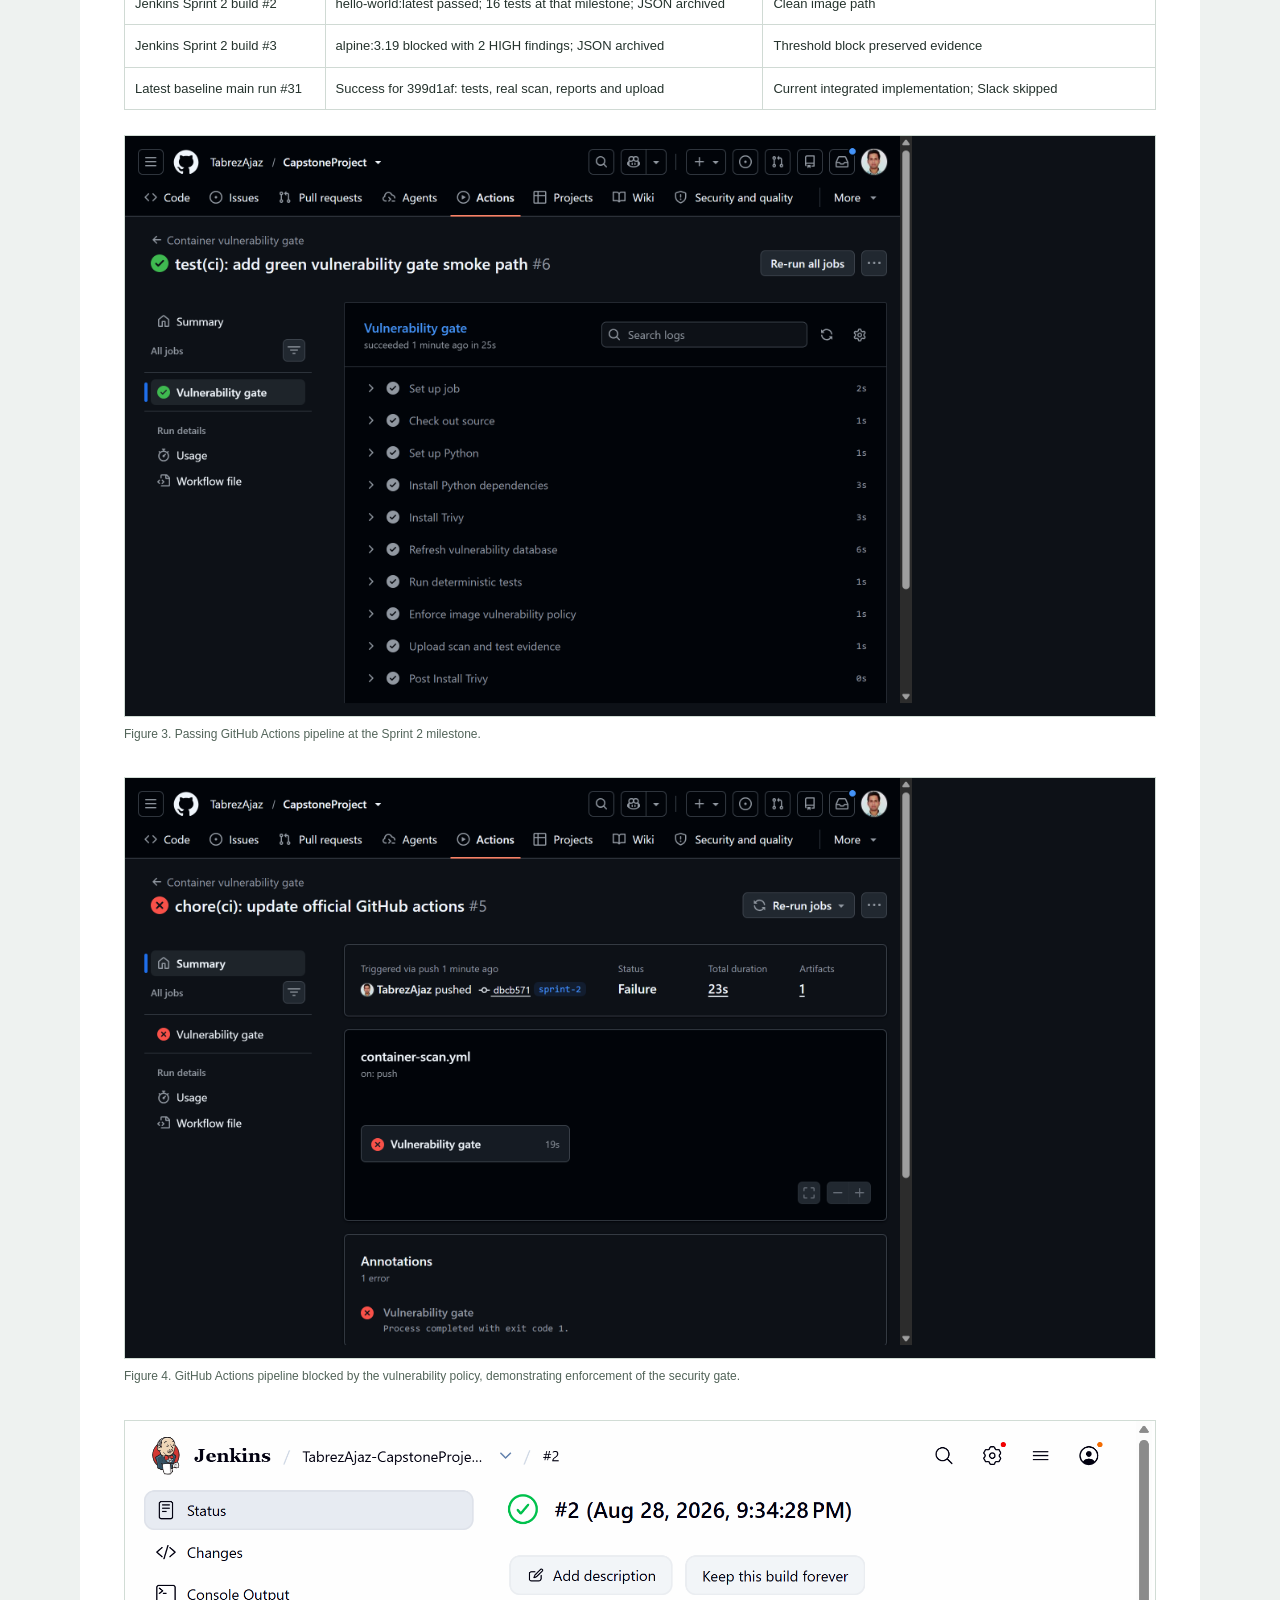
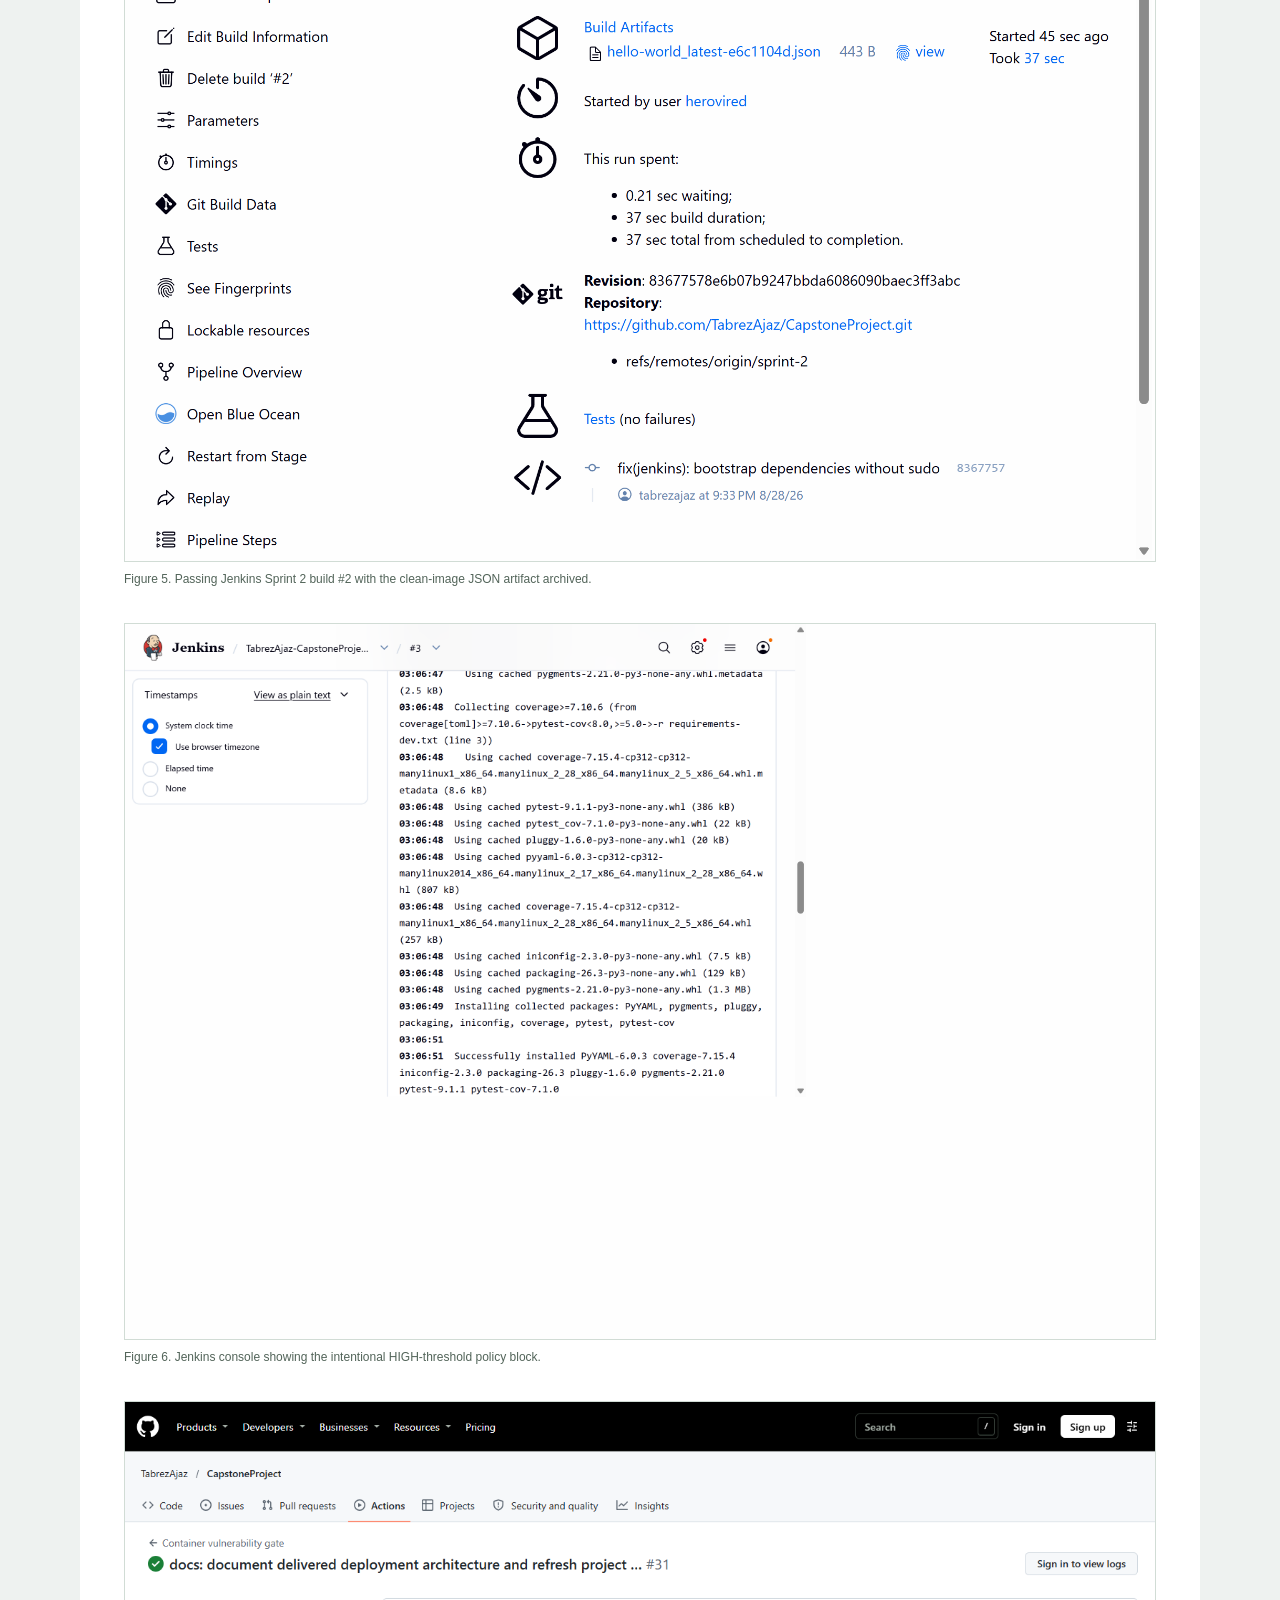
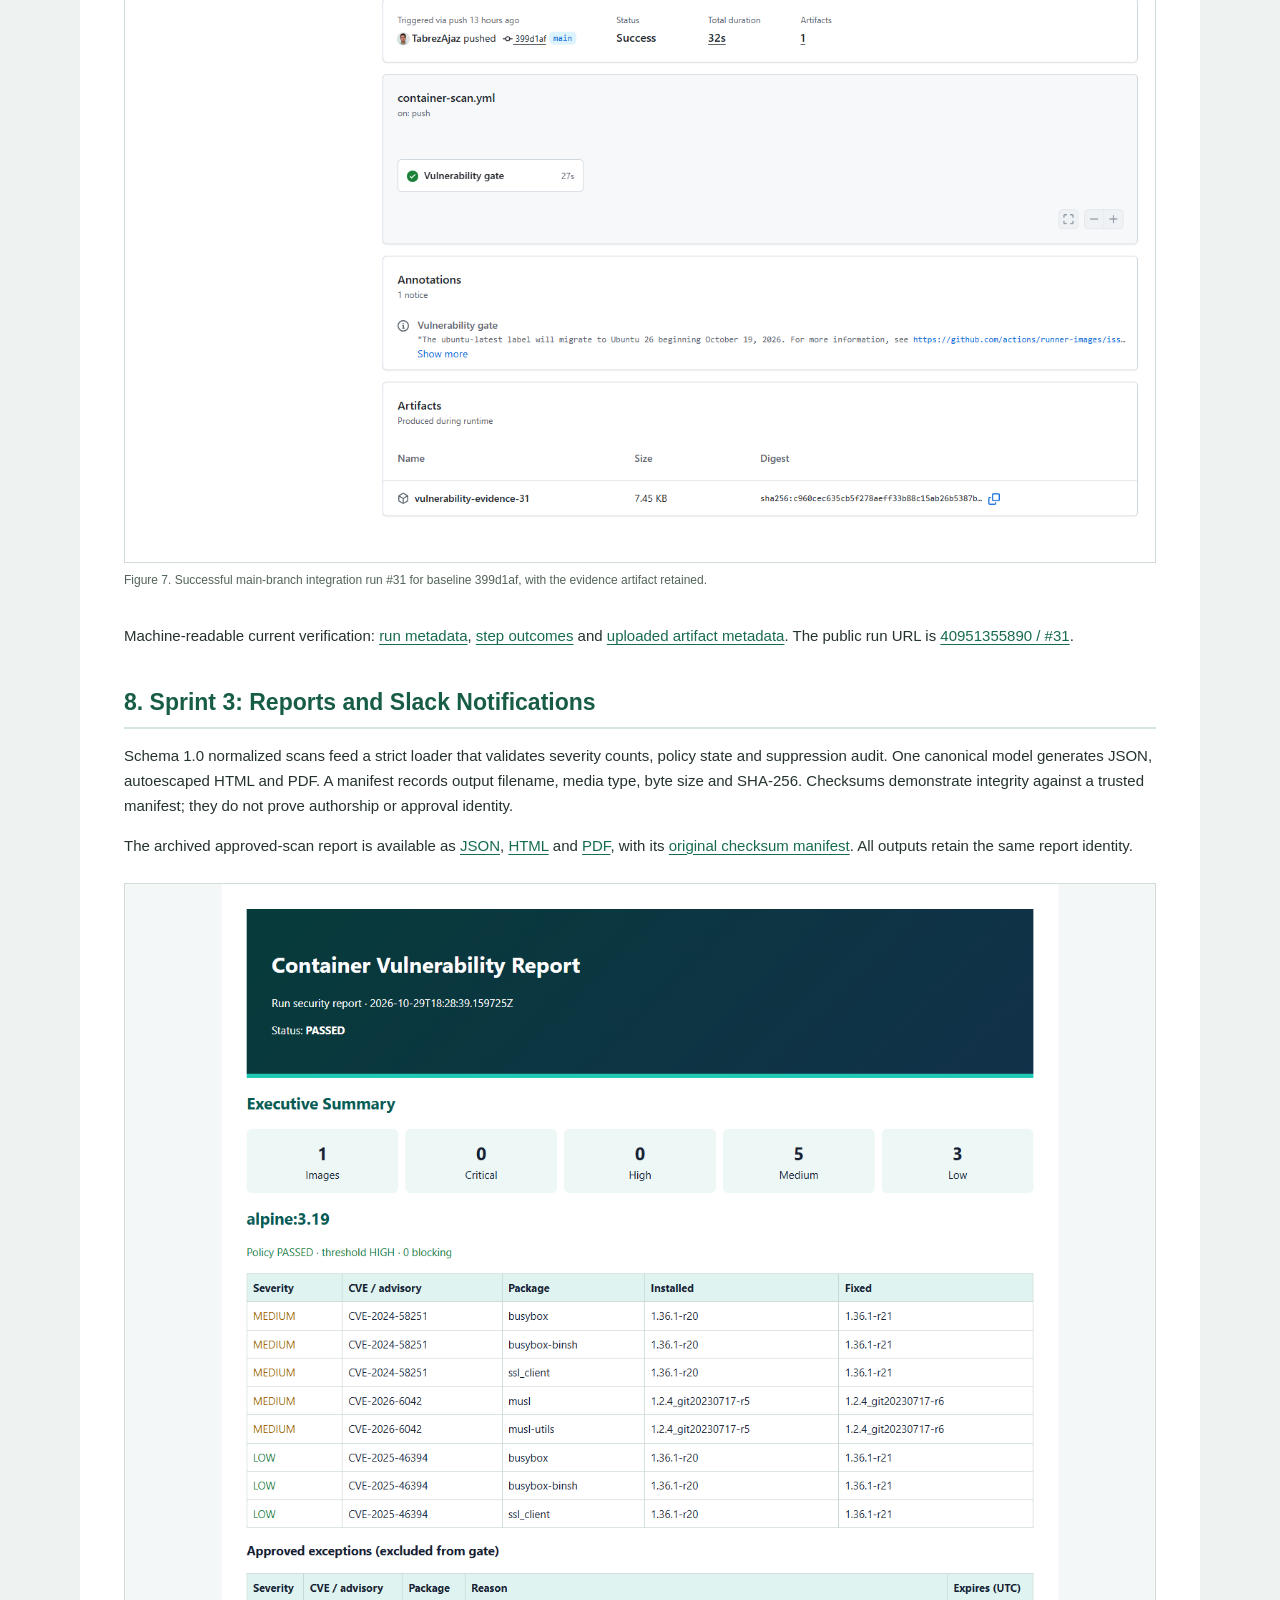
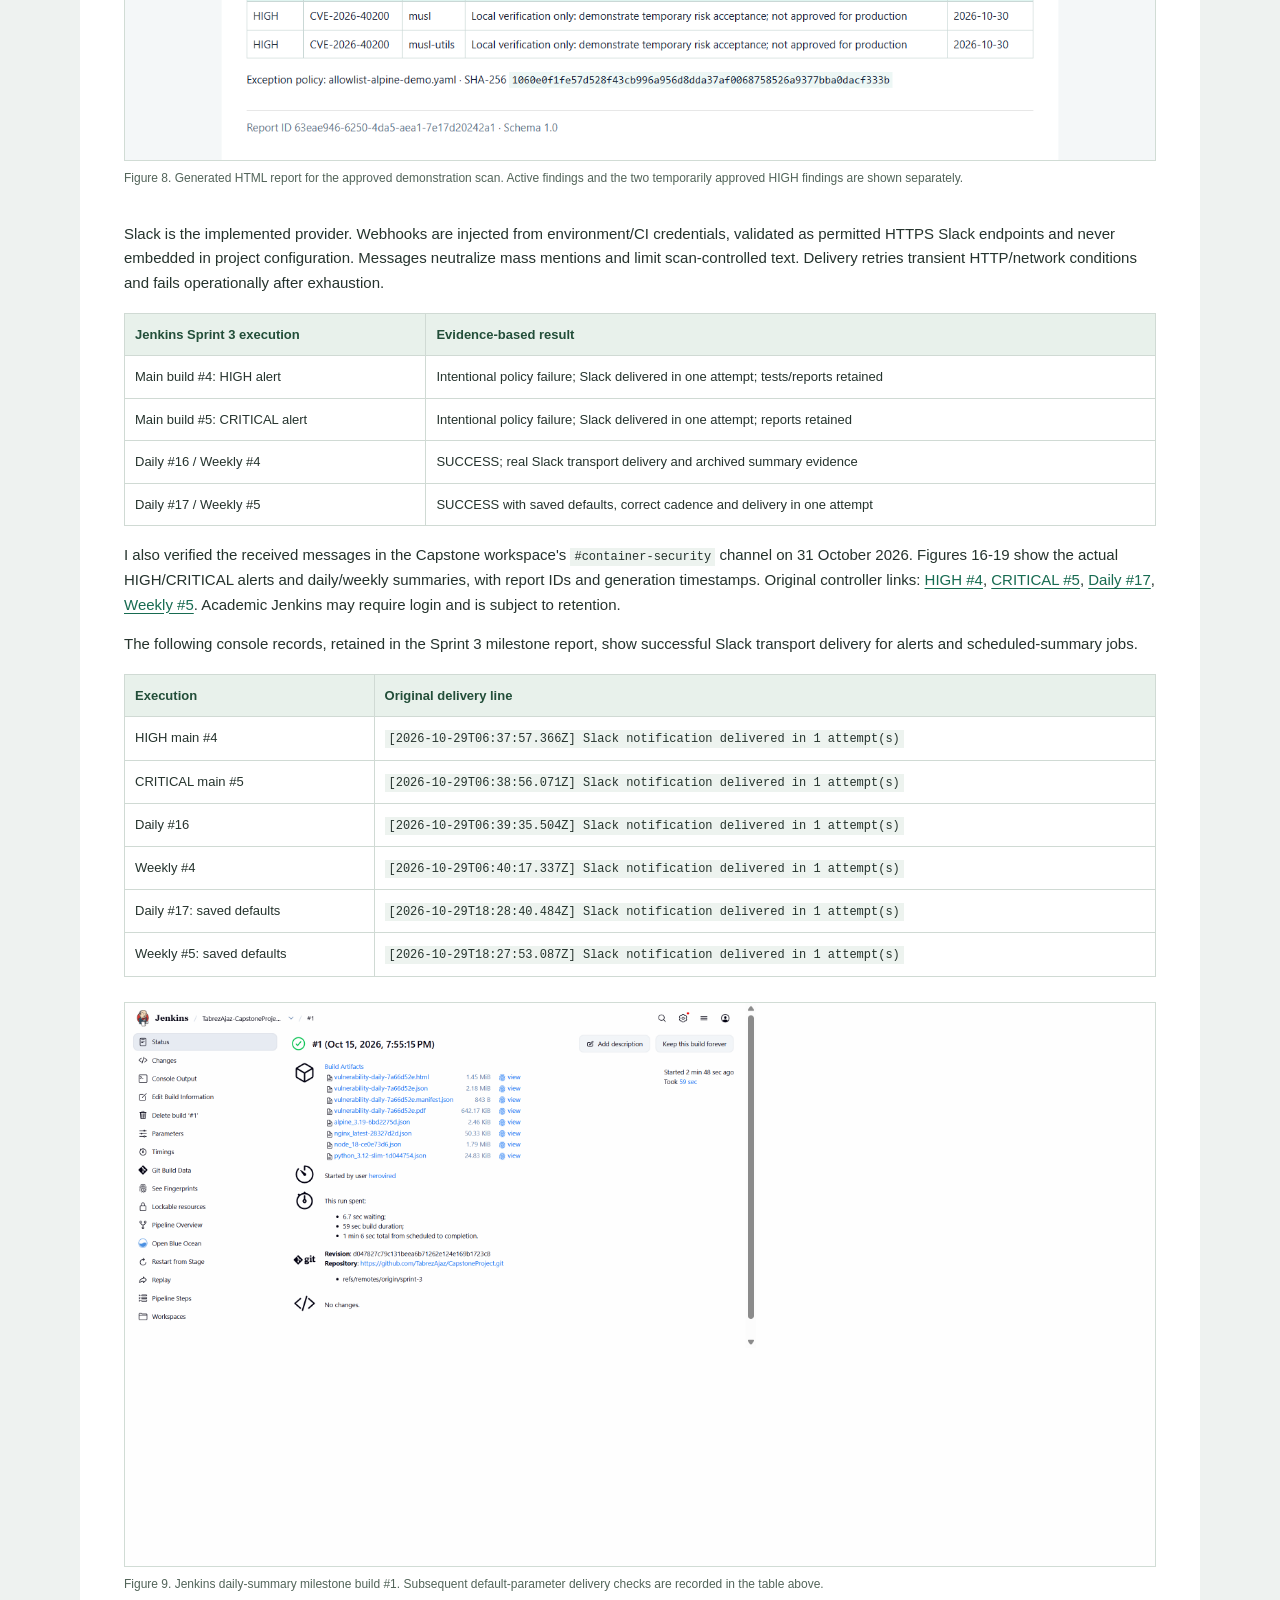
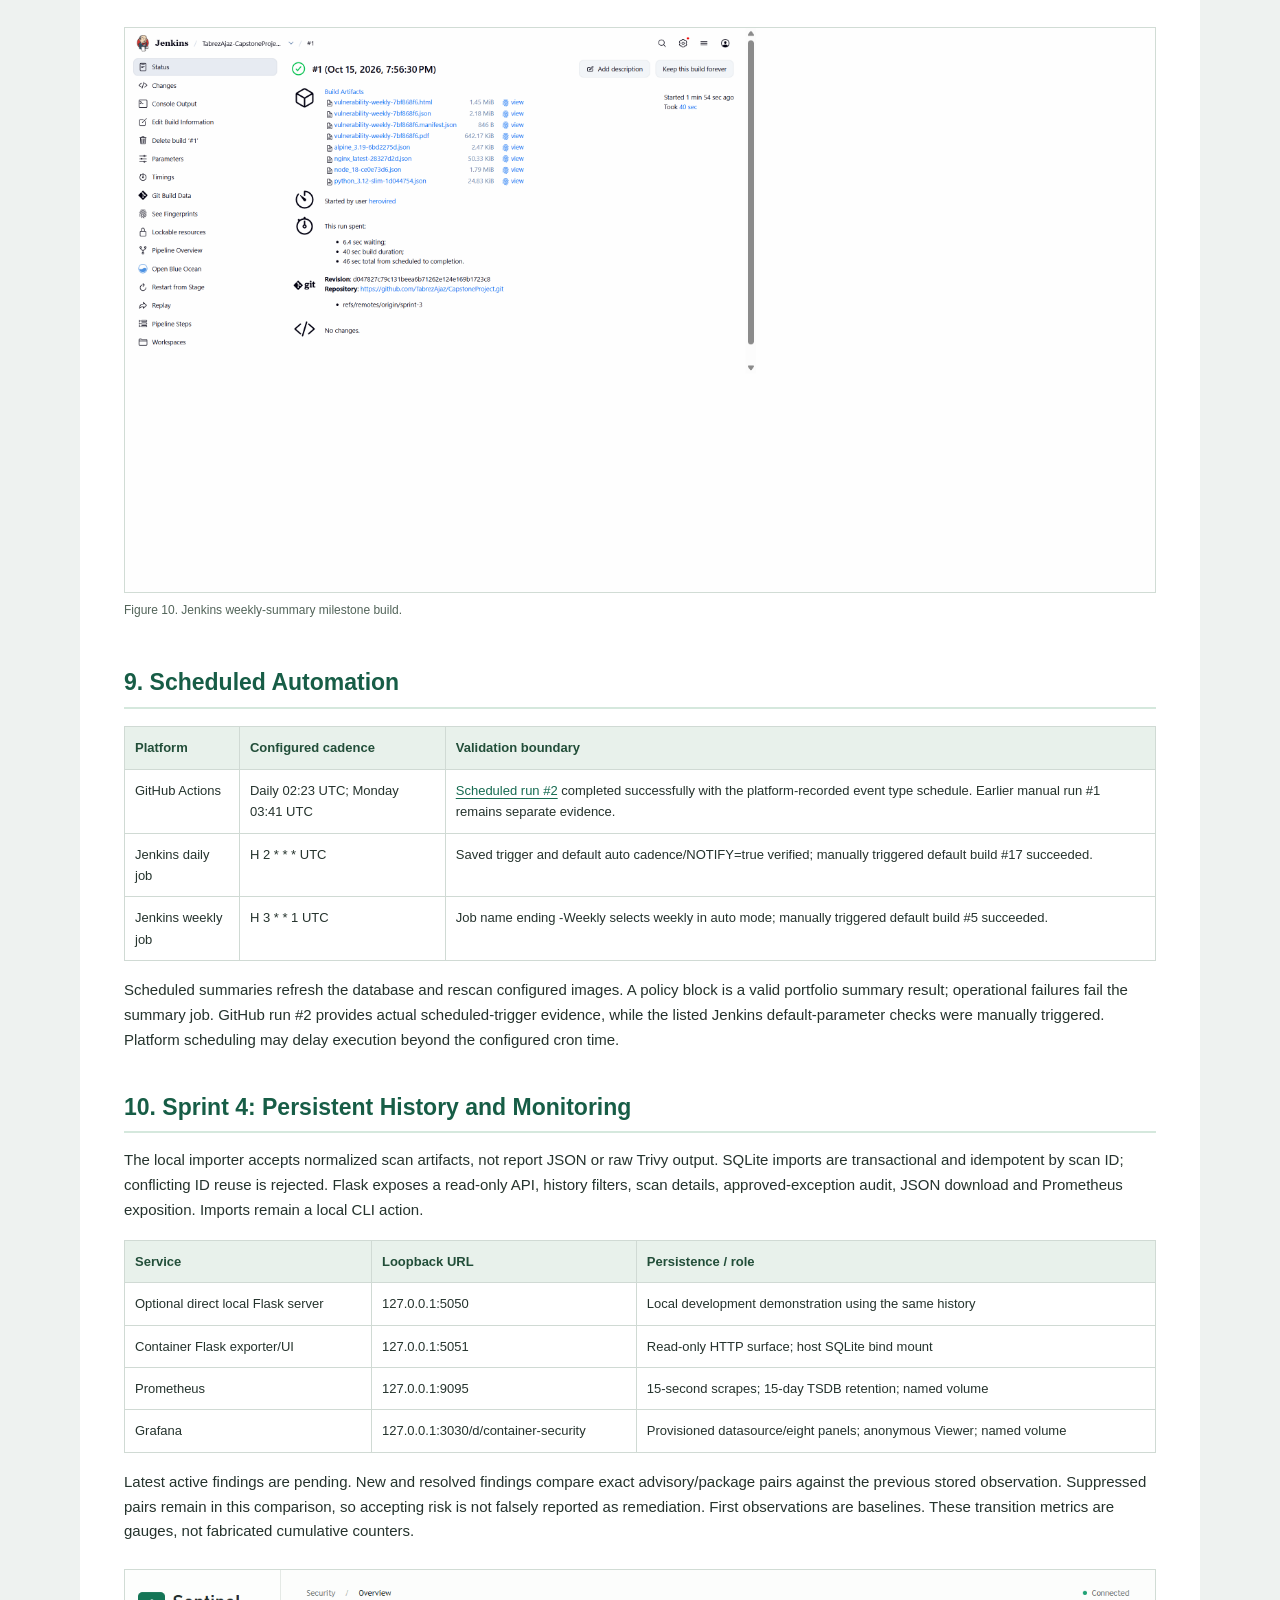
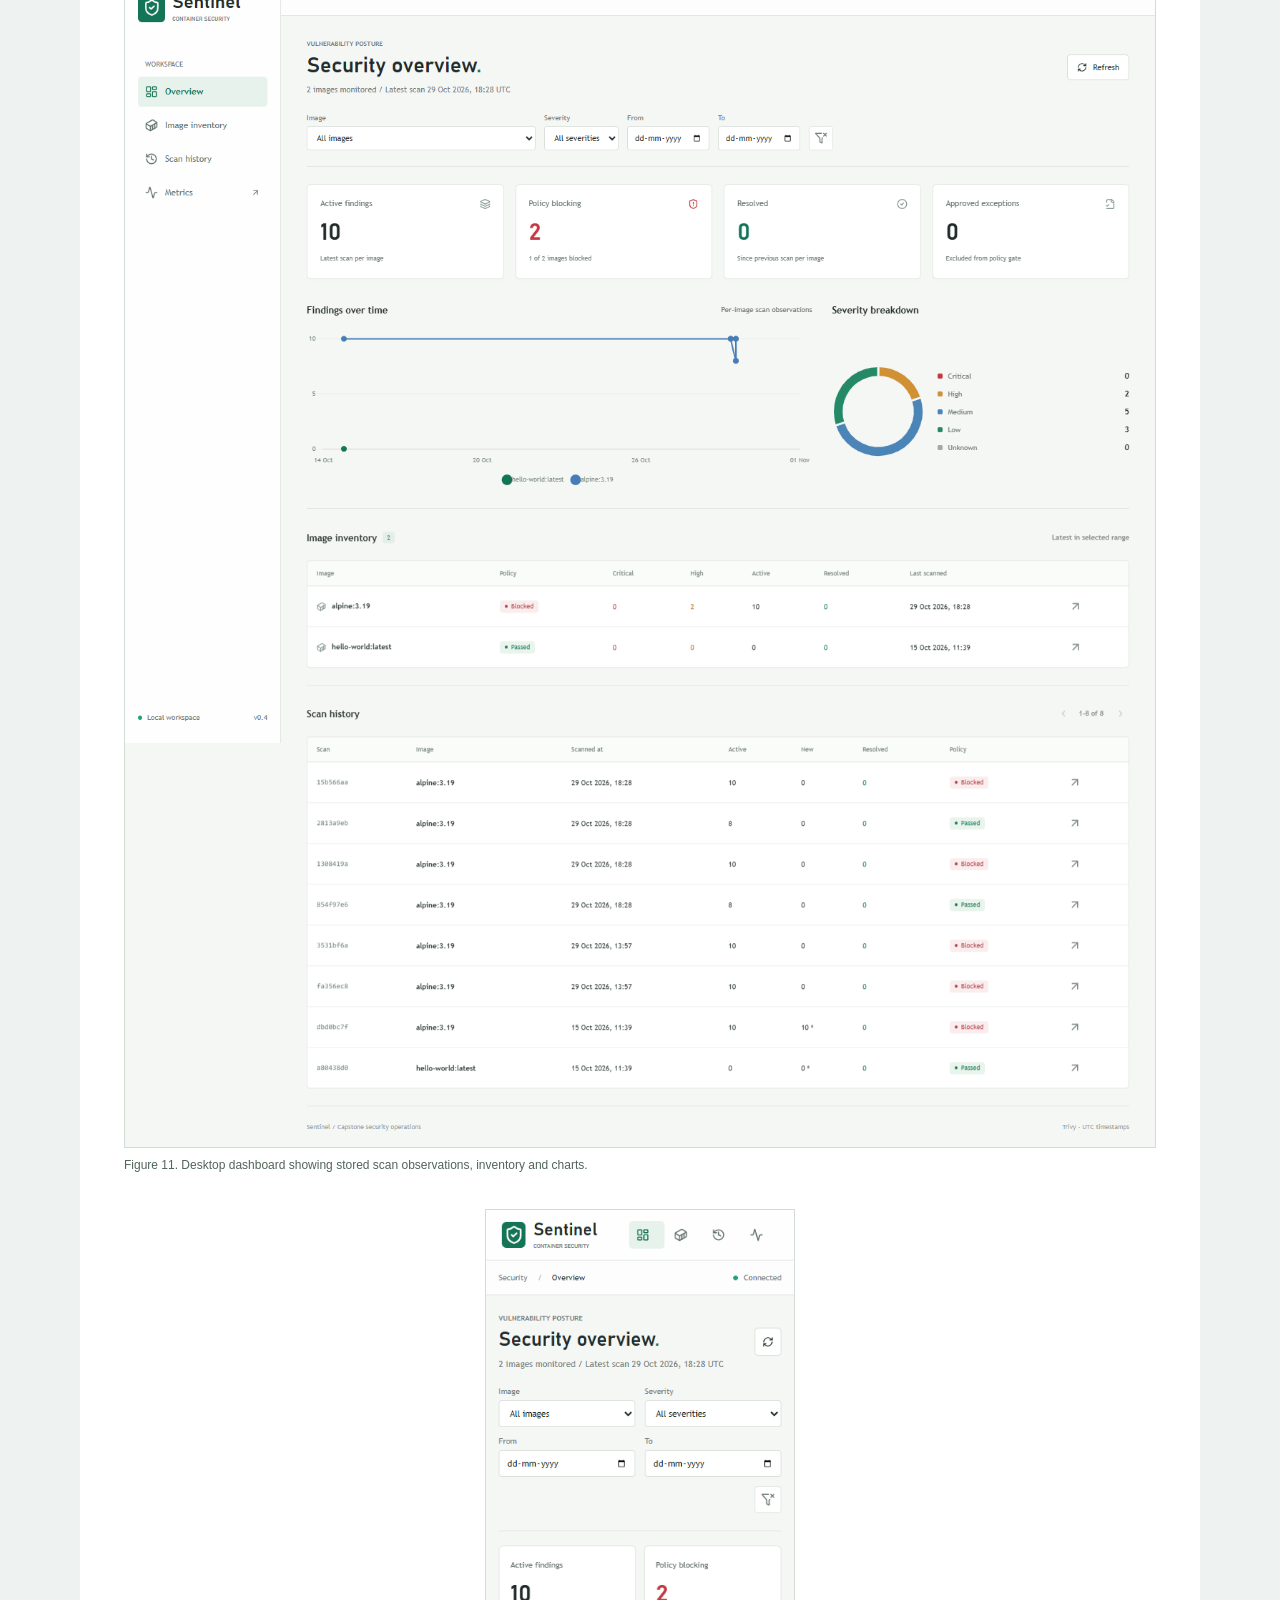
==== commit 5a67dfda: "docs: add student email and programme batch to final report" ====
--- a/docs/Final_Project_Report.html
+++ b/docs/Final_Project_Report.html
@@ -33,6 +33,7 @@
 .warning{border-color:#b48722;background:#fff8e4}
 .meta{display:grid;grid-template-columns:1fr 1fr;gap:7px 25px;font-size:14px}
 .meta p{margin:0}
+.meta .program{grid-column:1/-1}
 .kicker{color:#17694e;font-size:13px;font-weight:bold}
 nav{padding:22px 0;border-bottom:1px solid #d1dcd5}
 nav ol{display:grid;grid-template-columns:1fr 1fr;gap:7px 28px;padding-left:22px}
@@ -50,7 +51,10 @@
 <p>A policy-driven container scanning system with auditable reports, CI gates, Slack notifications, governed exceptions and persistent vulnerability monitoring.</p>
 <div class="meta">
 <p><strong>Submitted by:</strong> Tabrez Ajaz</p><p><strong>Report date:</strong> 31 October 2026</p>
-<p><strong>GitHub account:</strong> TabrezAjaz</p><p><strong>Implementation branch:</strong> main</p>
+<p><strong>GitHub account:</strong> TabrezAjaz</p>
+<p><strong>Email:</strong> tabrezajaz@hotmail.com</p>
+<p class="program"><strong>Postgraduate Program in Multi Cloud Architecture &amp; DevOps:</strong> Batch 16B</p>
+<p><strong>Implementation branch:</strong> main</p>
 <p><strong>Scanner engine:</strong> Trivy 0.74.0</p><p><strong>Python wrapper:</strong> 0.5.0</p>
 <p><strong>Implementation baseline:</strong> 399d1af</p><p><strong>Integrated deterministic suite:</strong> 77 tests</p>
 </div>
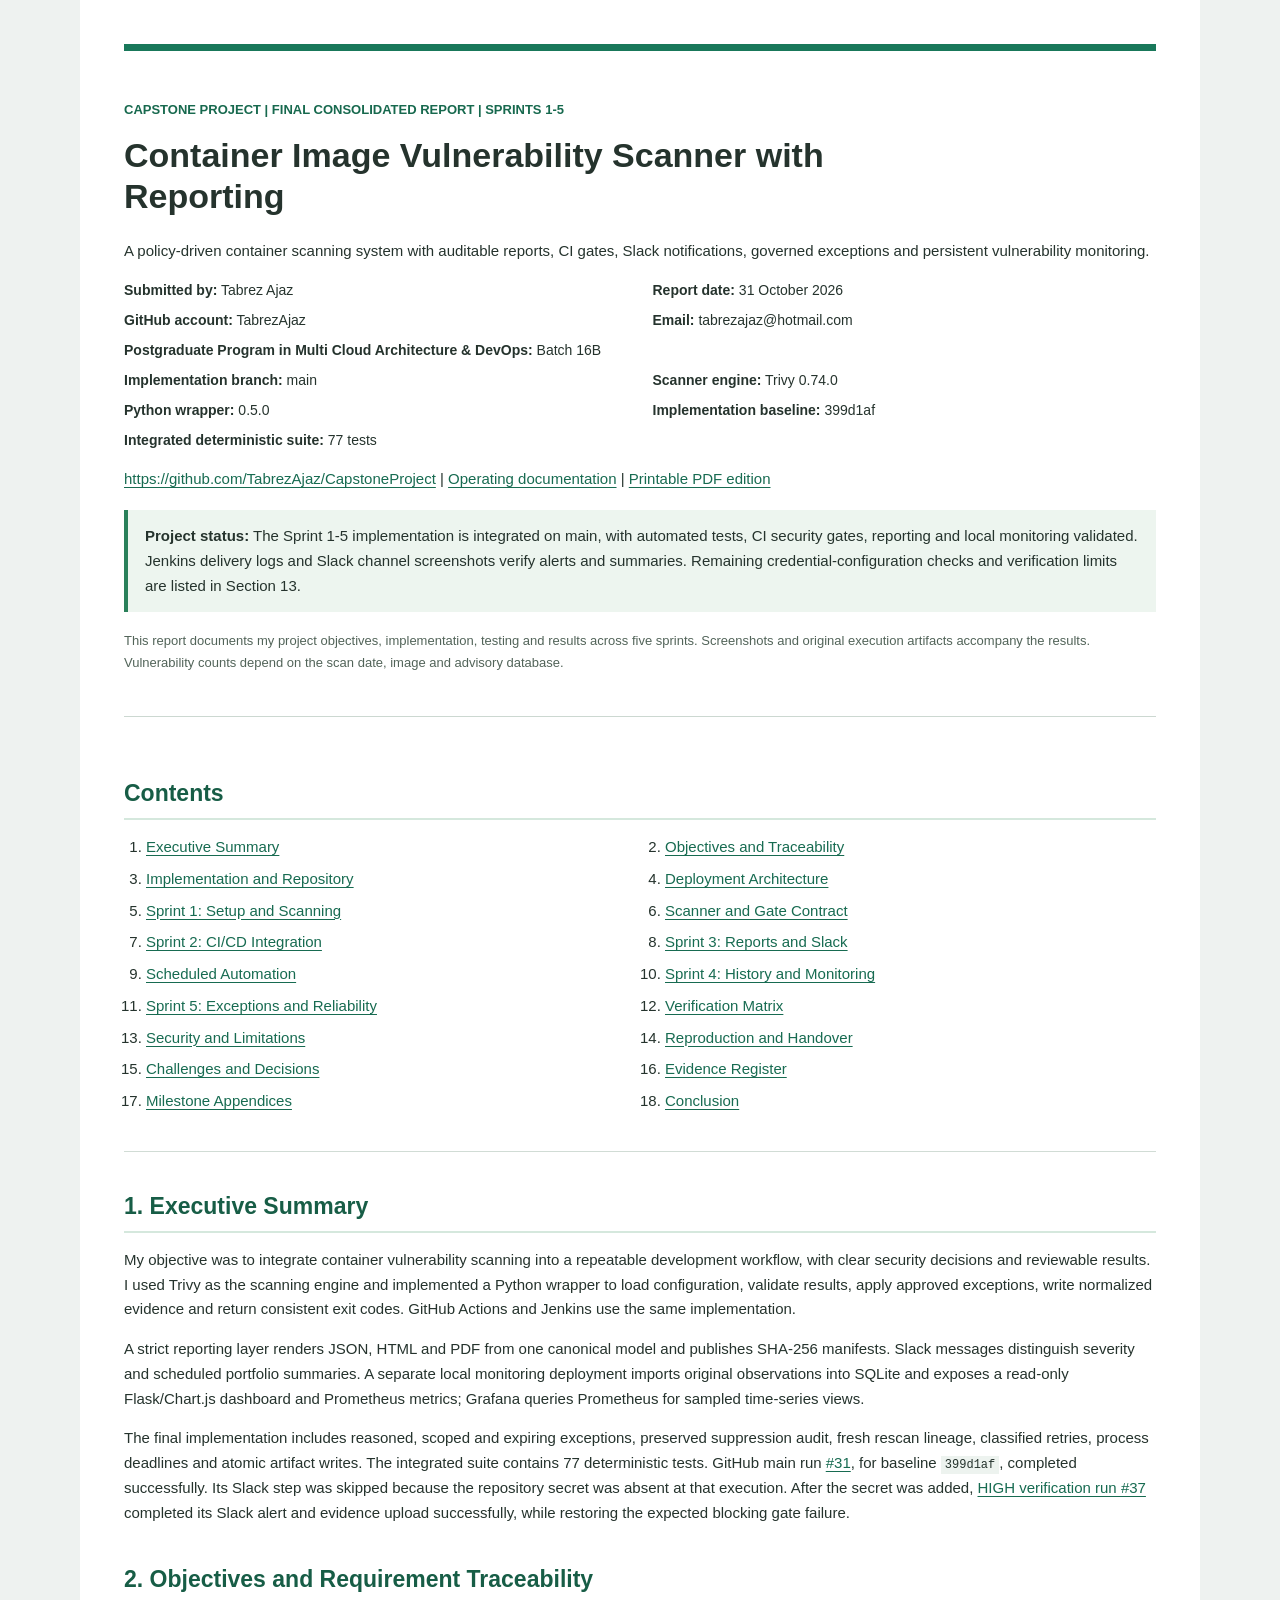
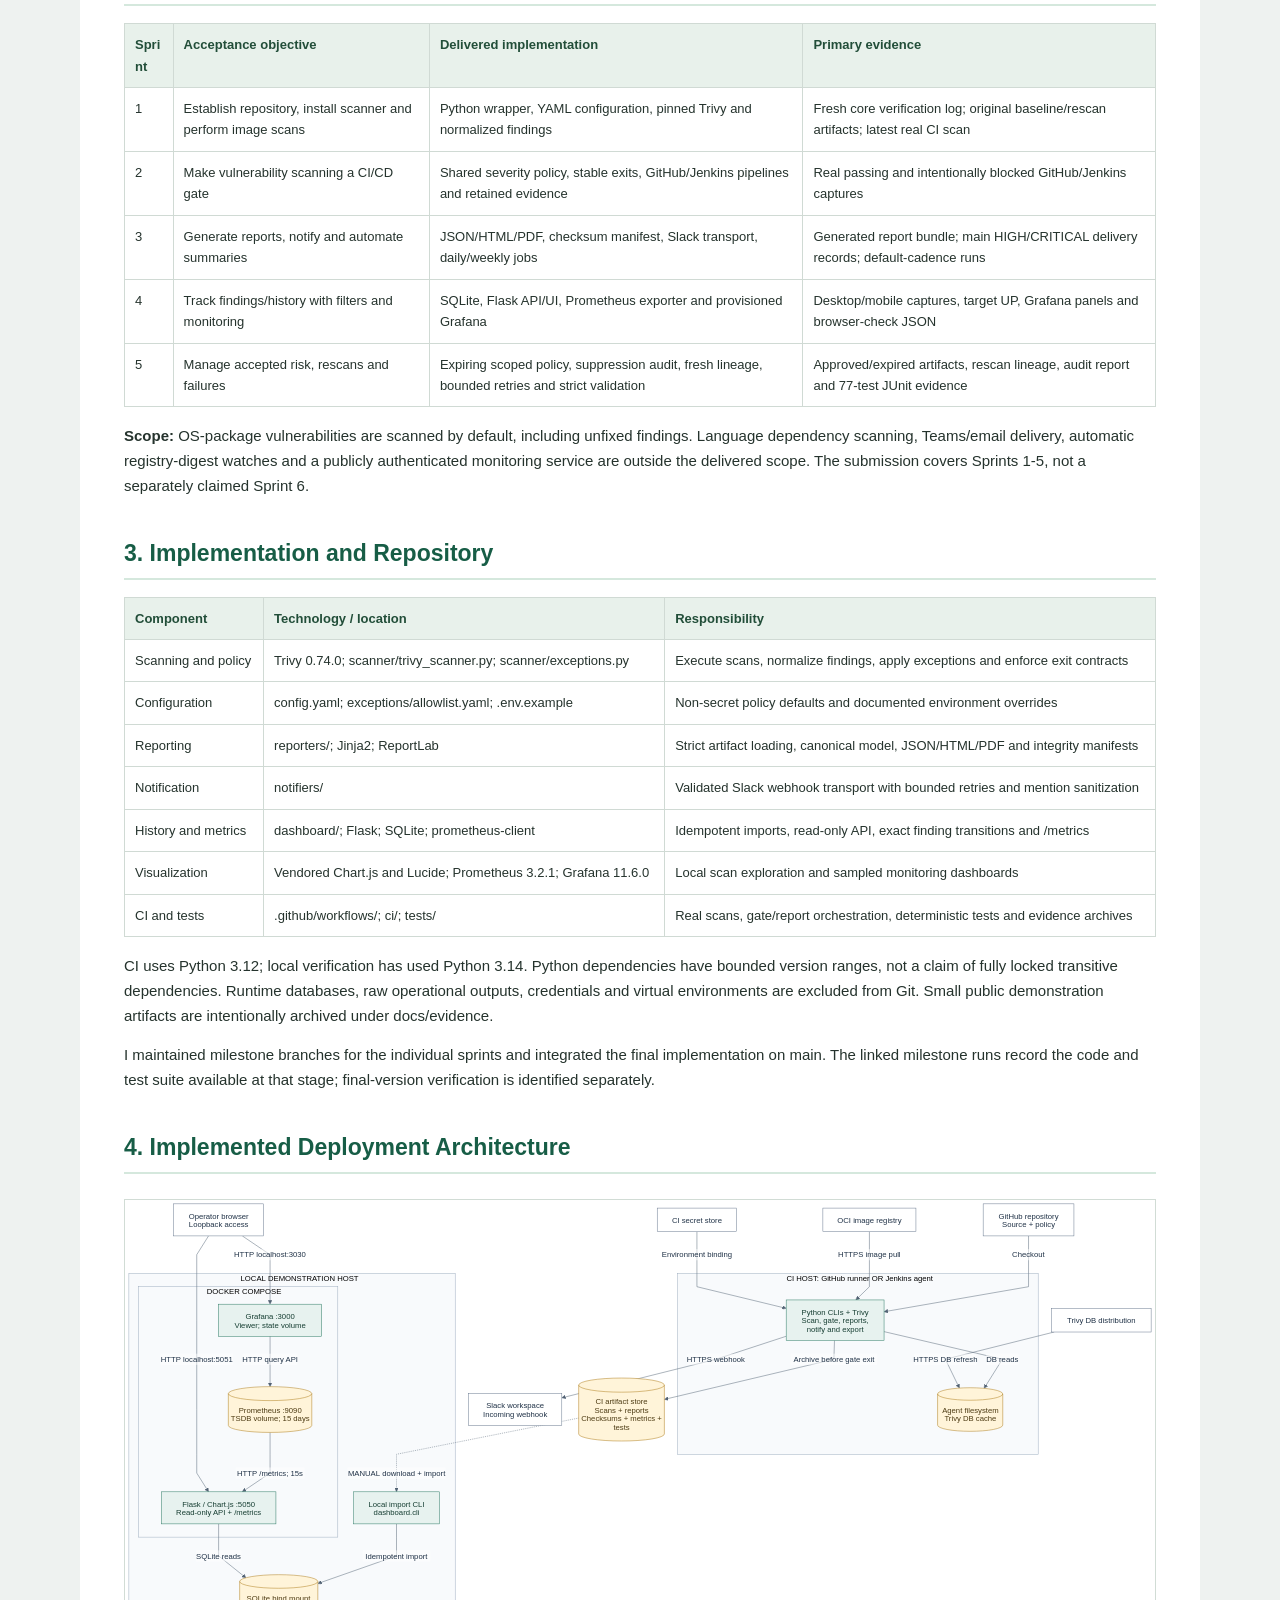
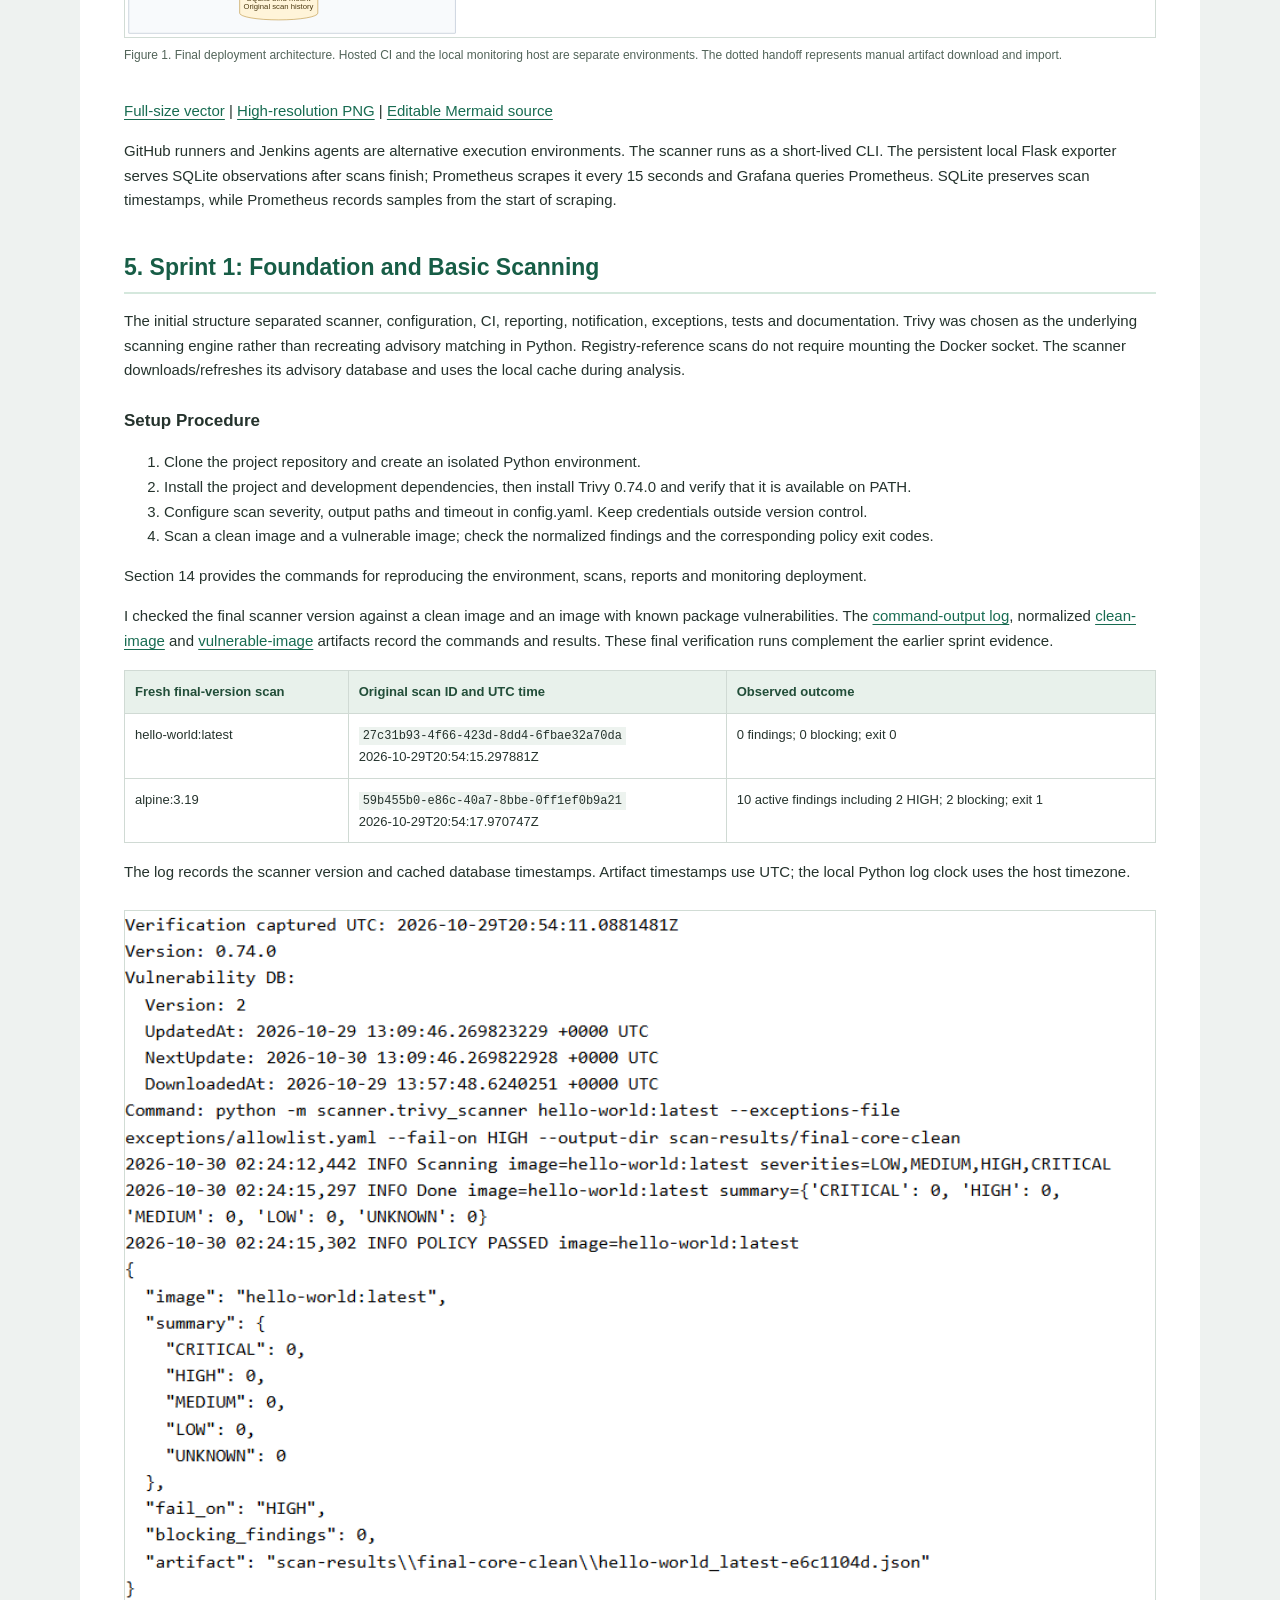
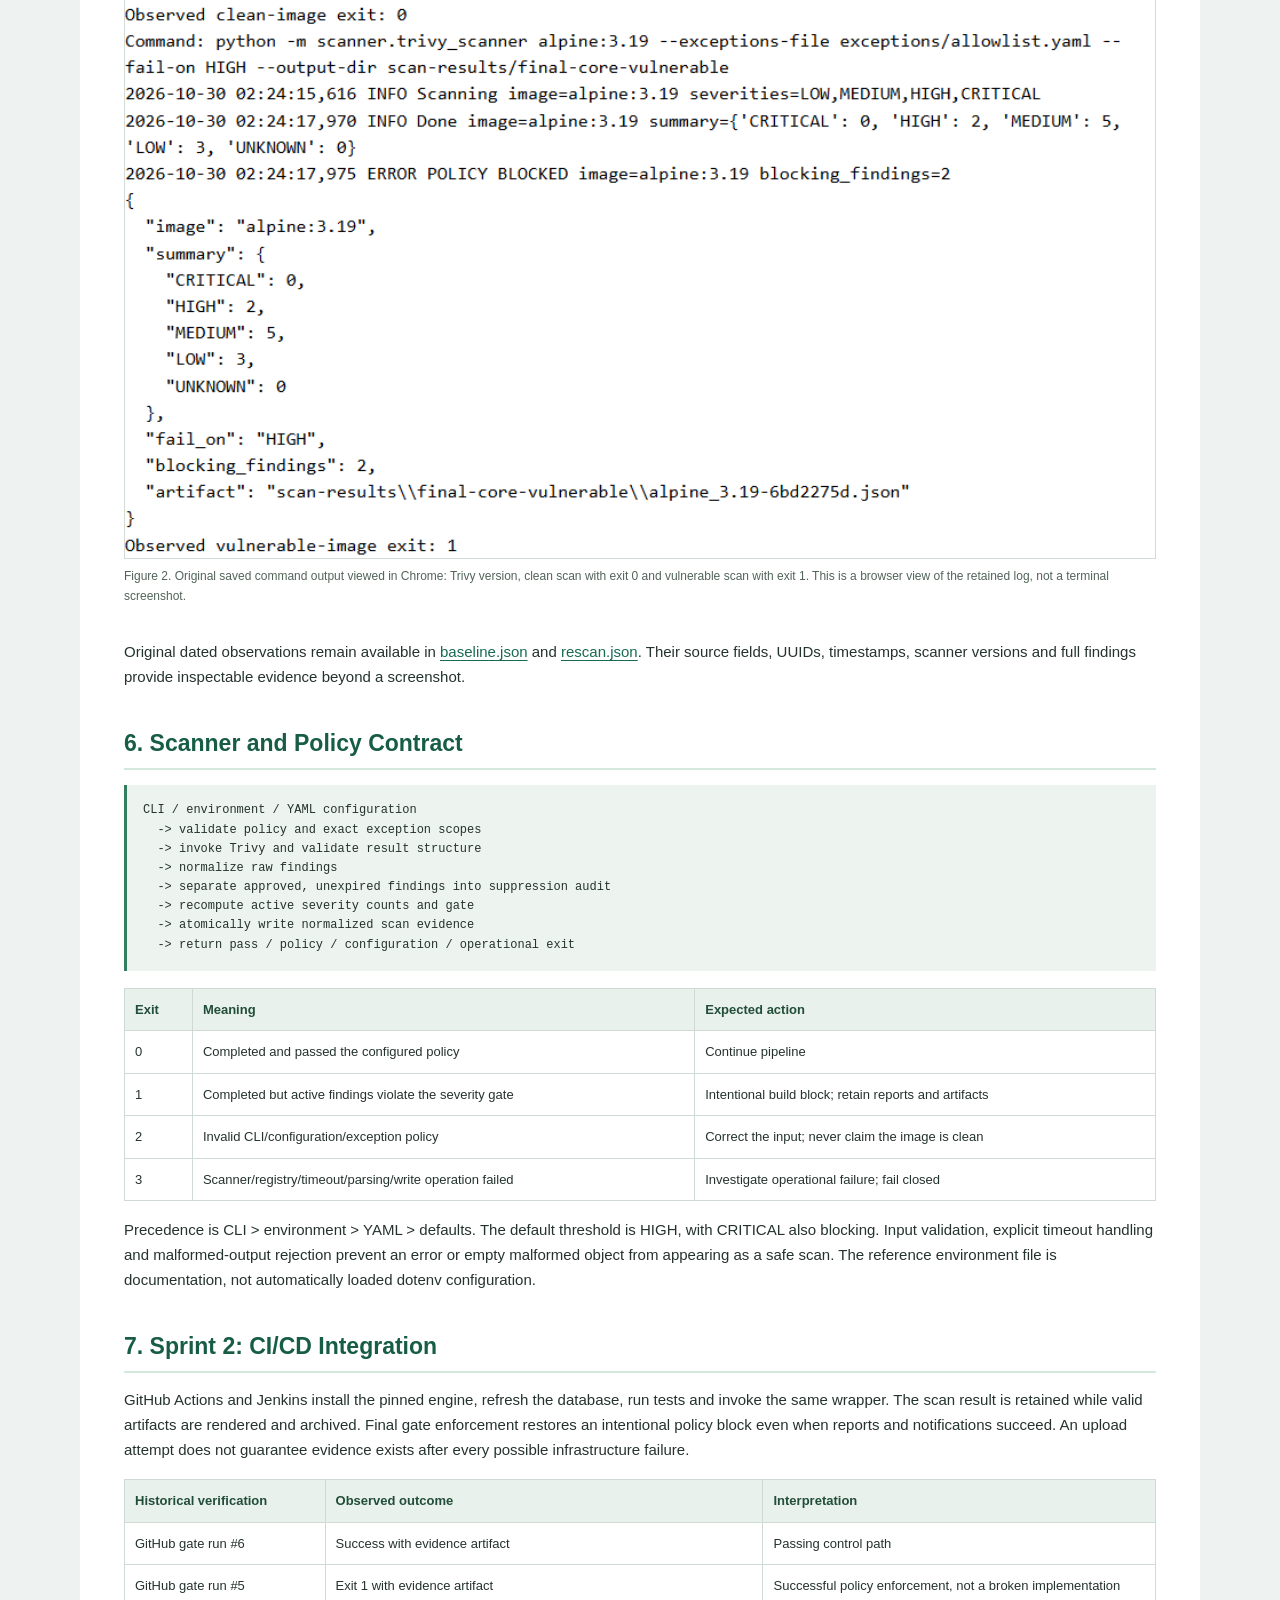
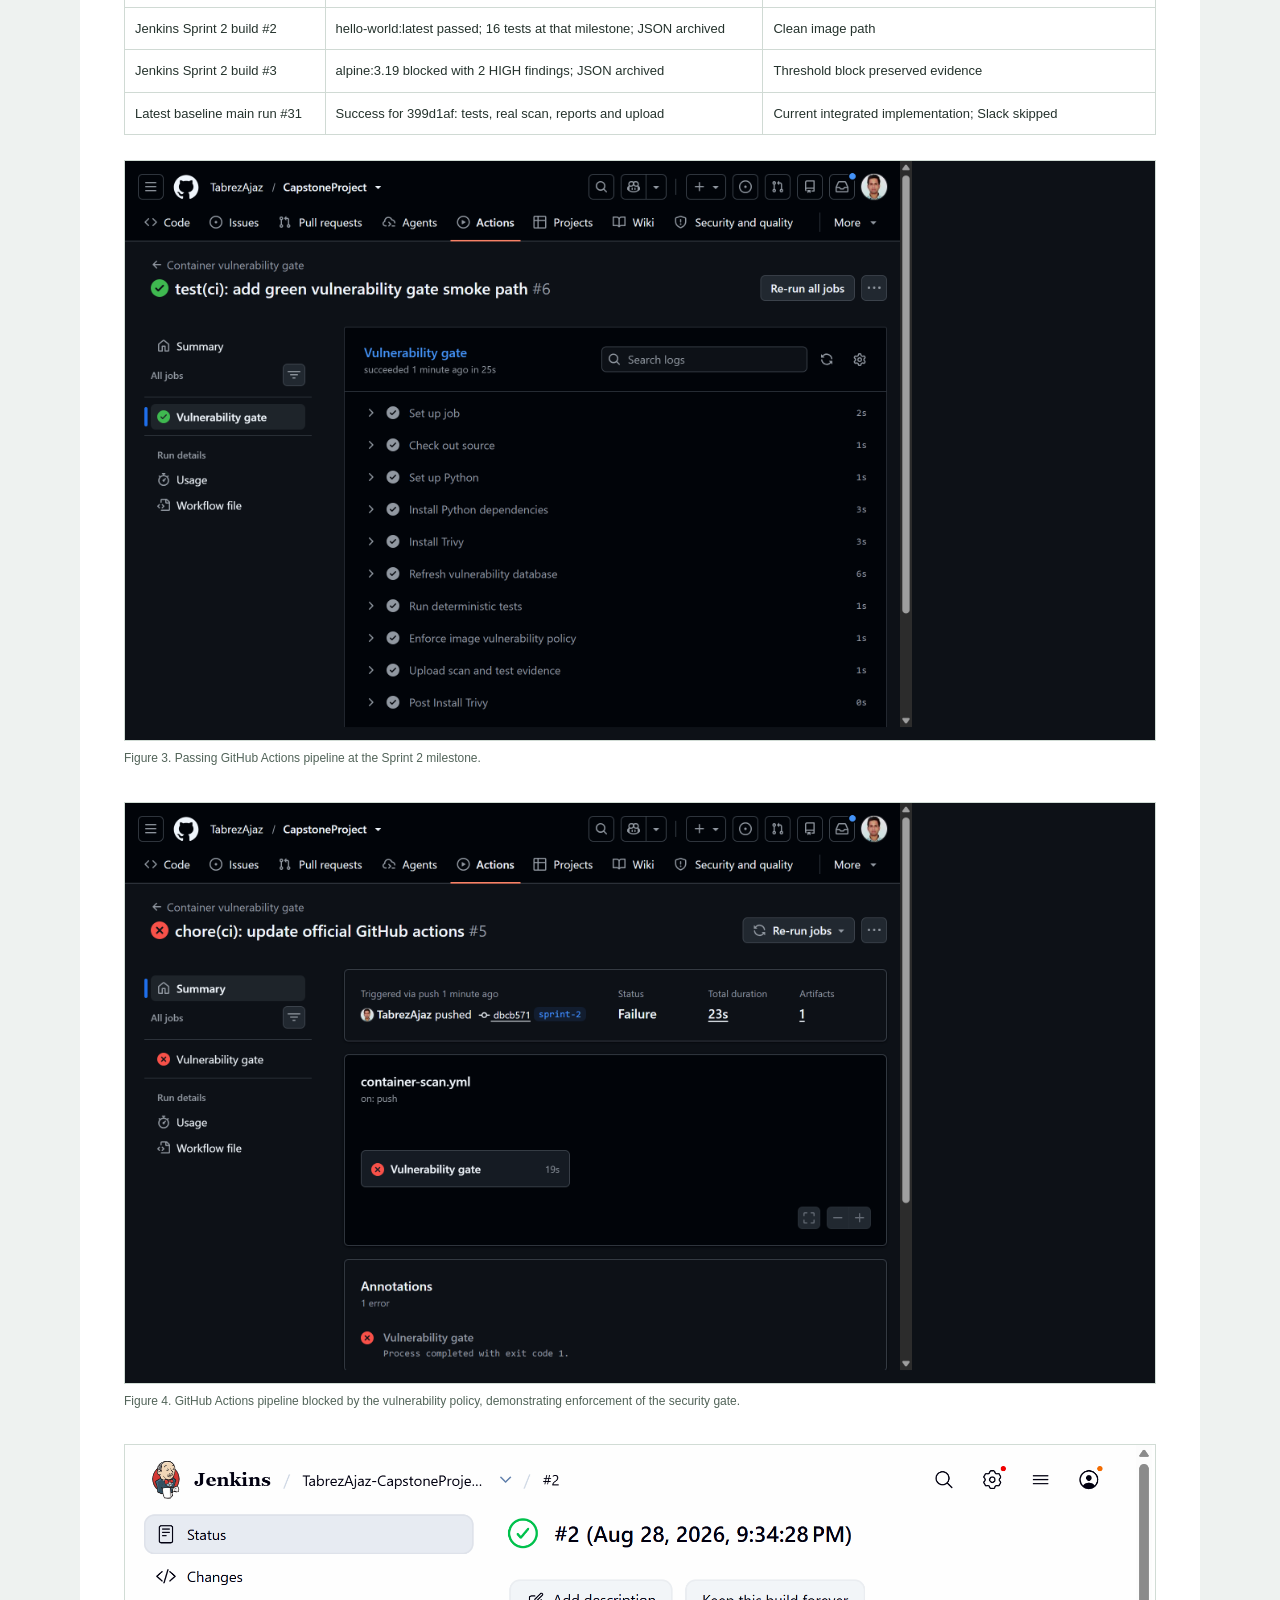
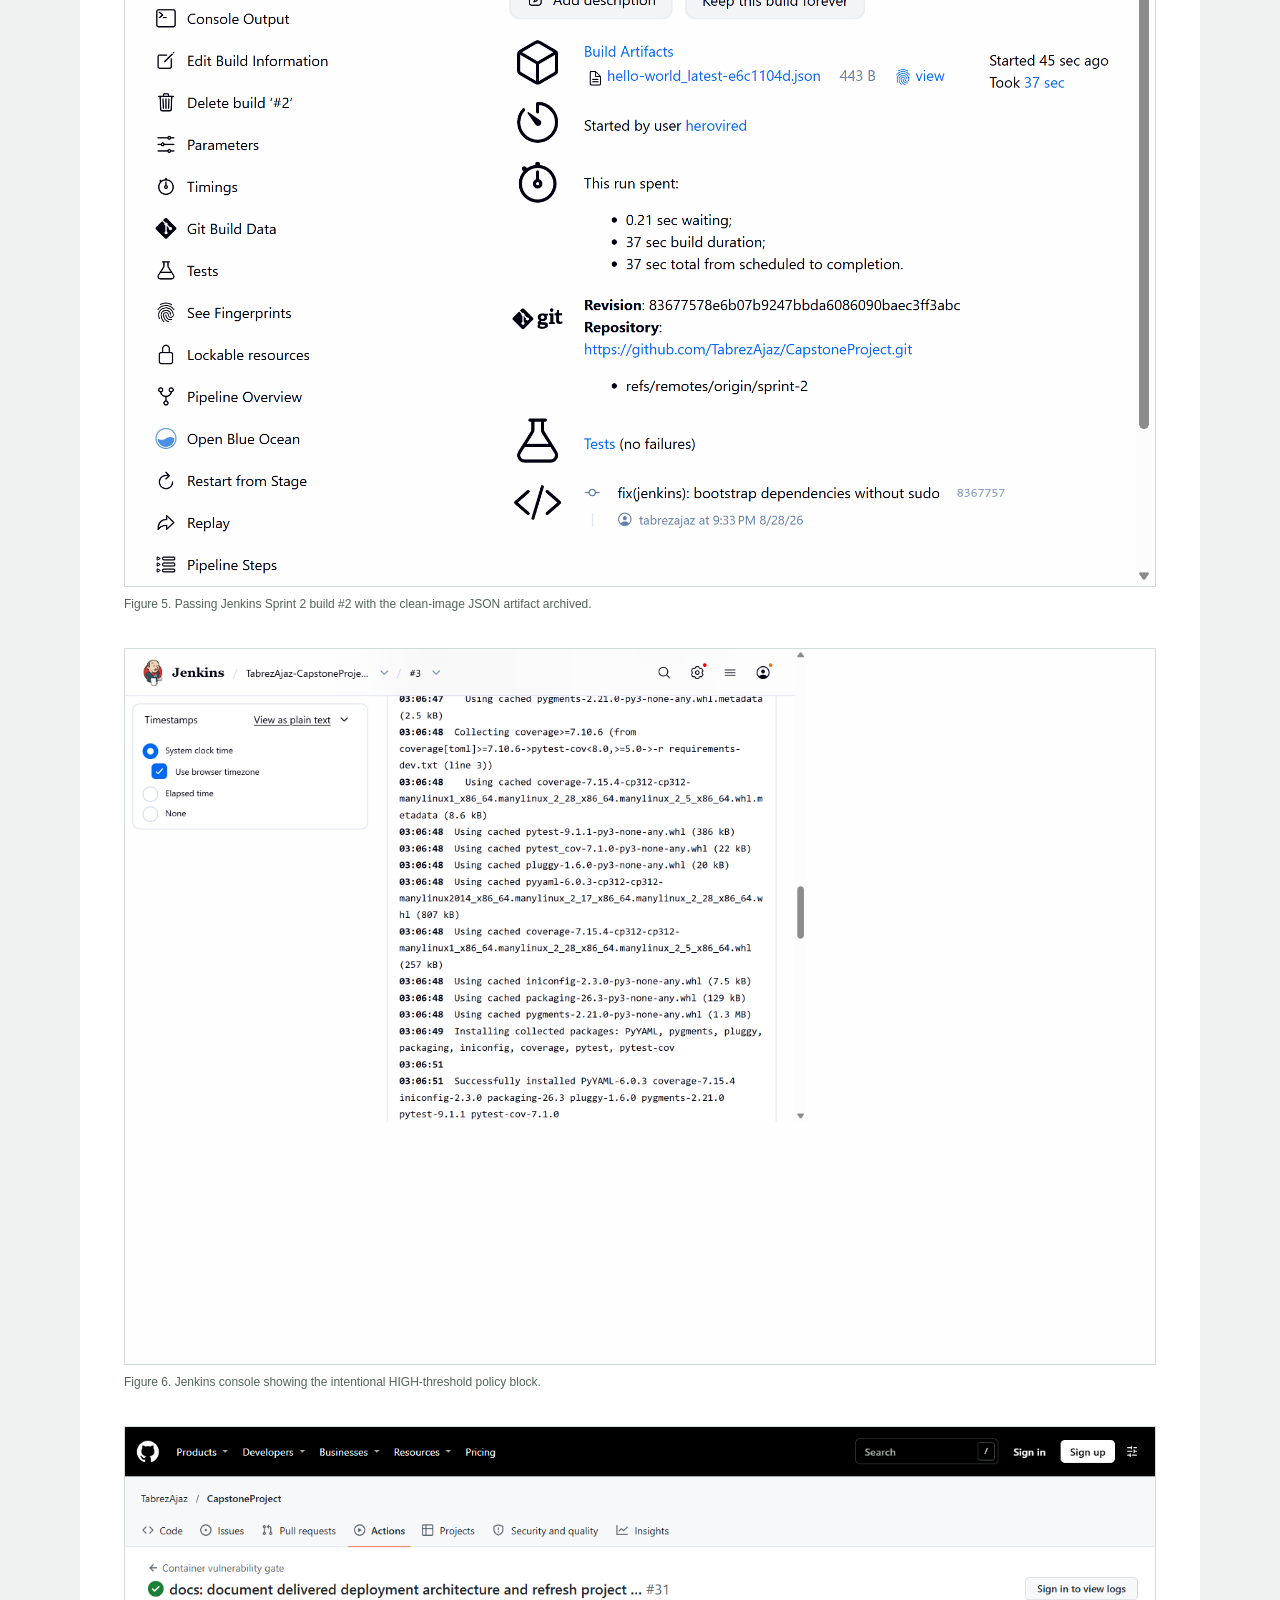
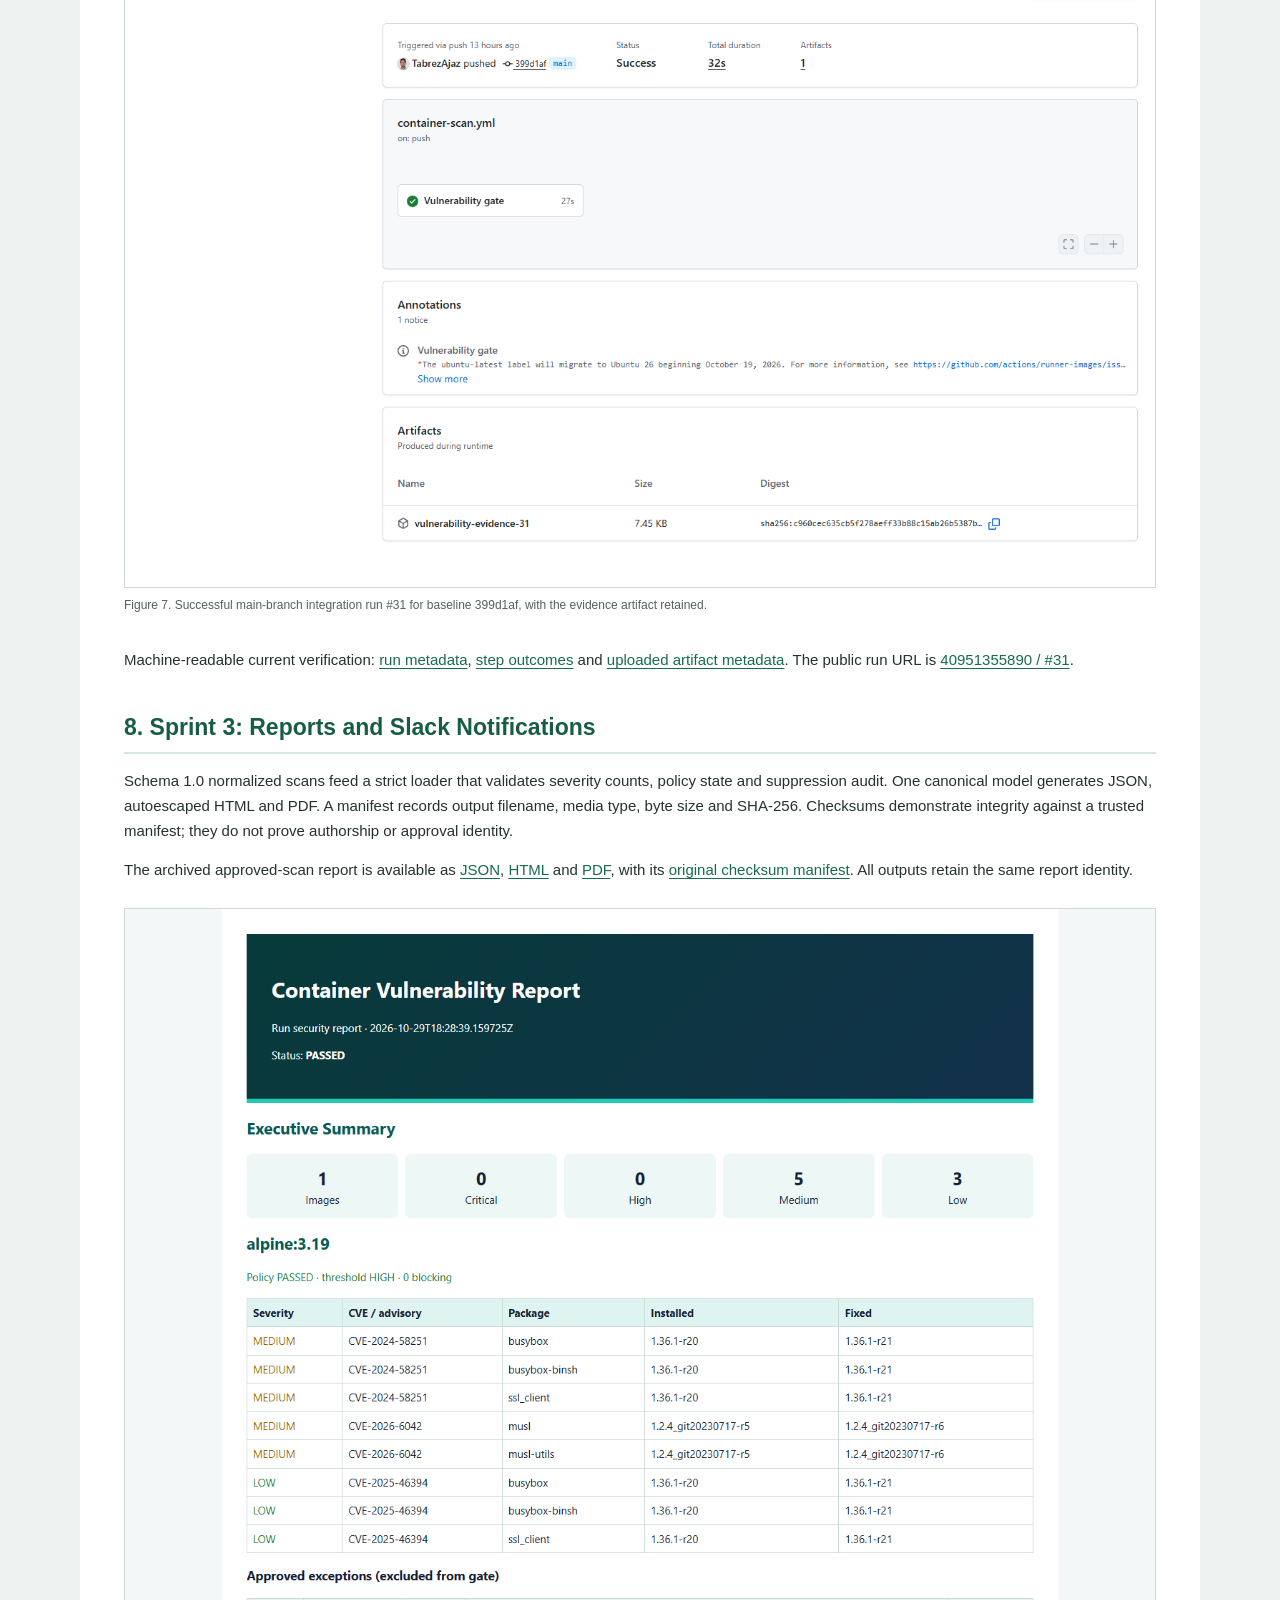
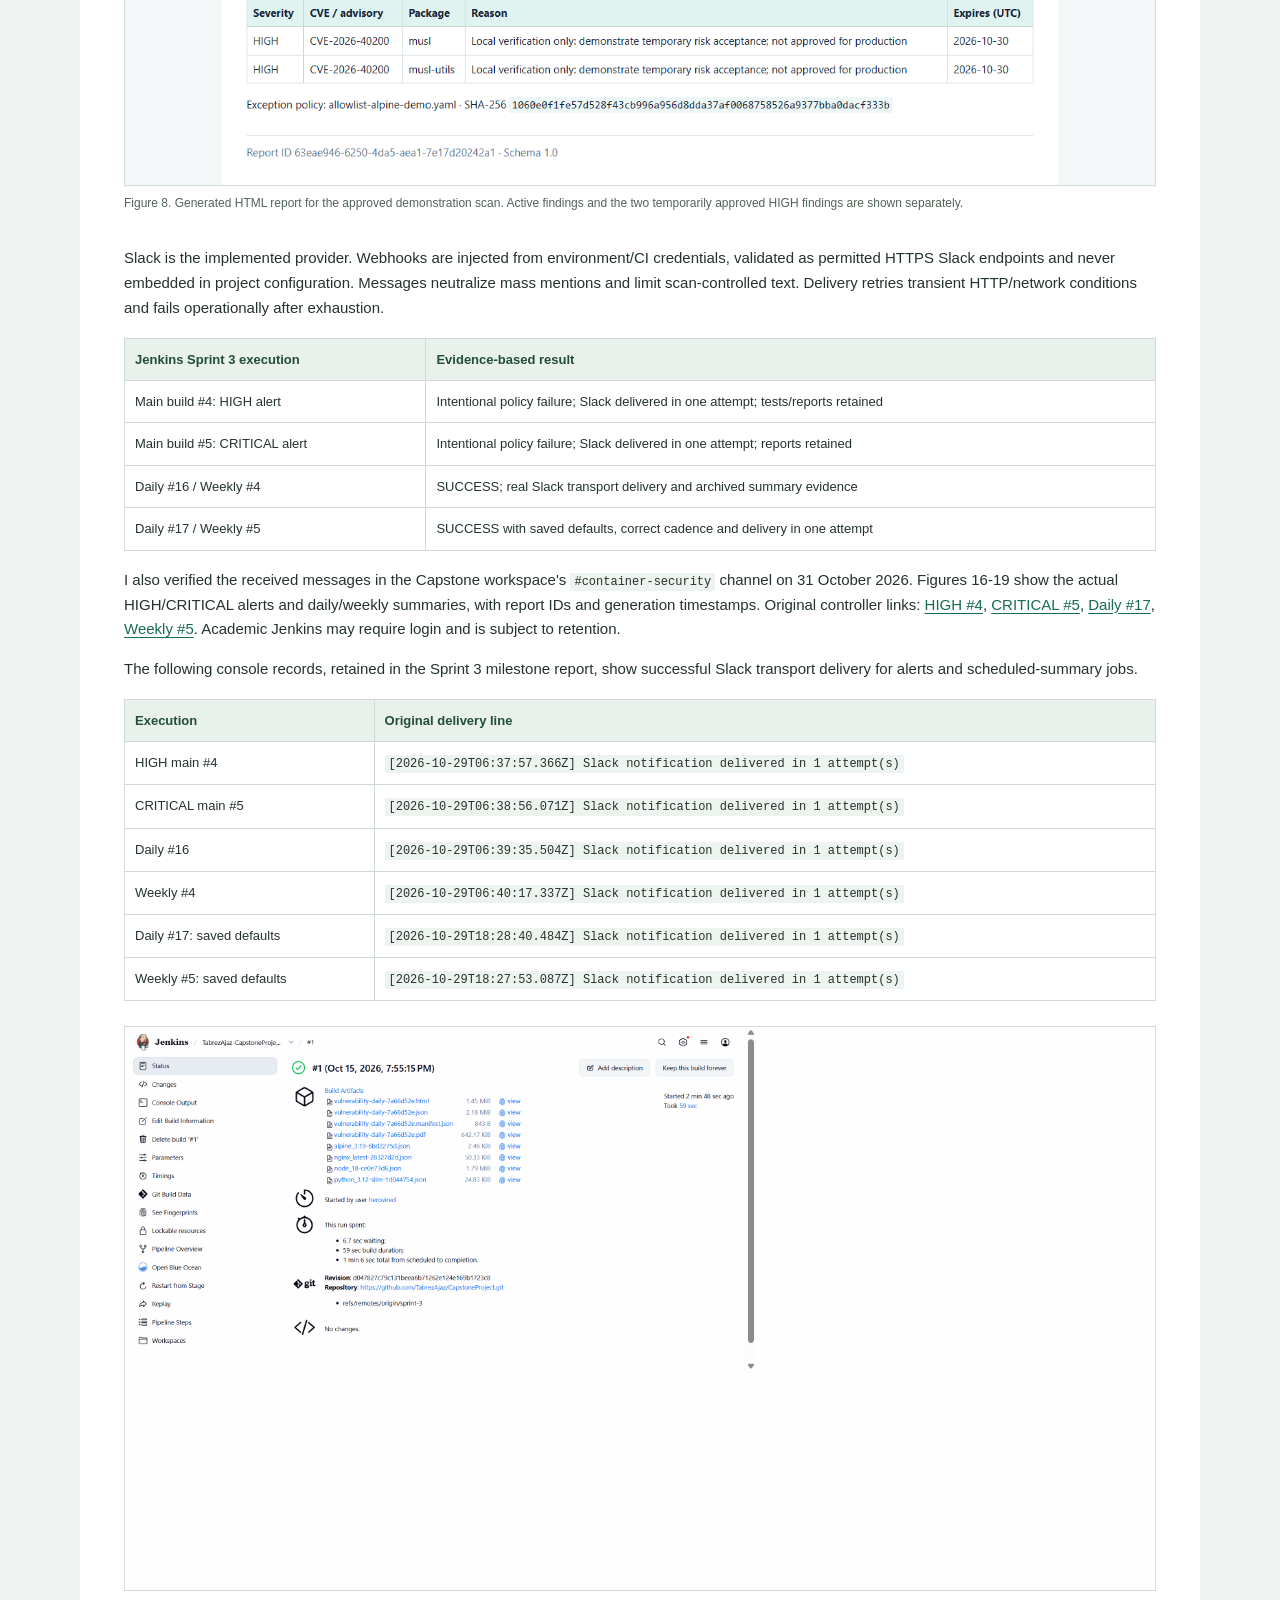
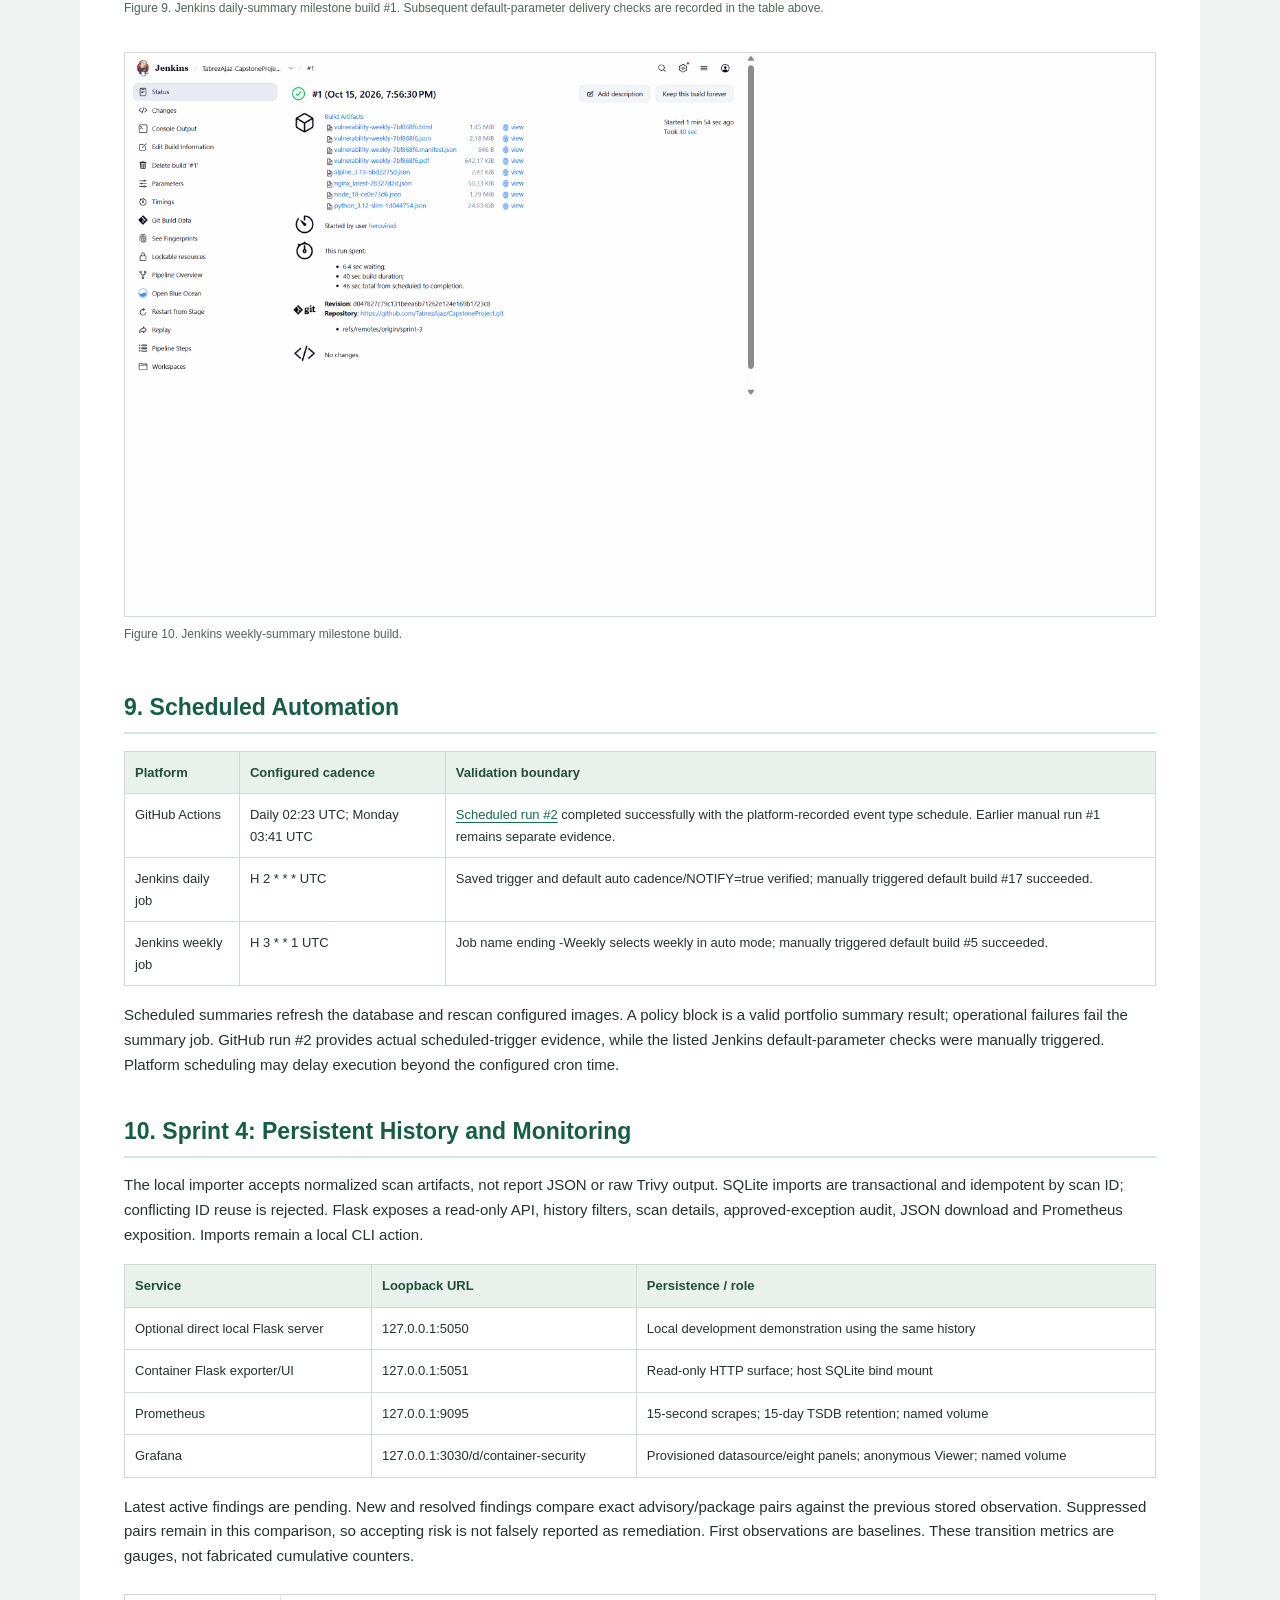
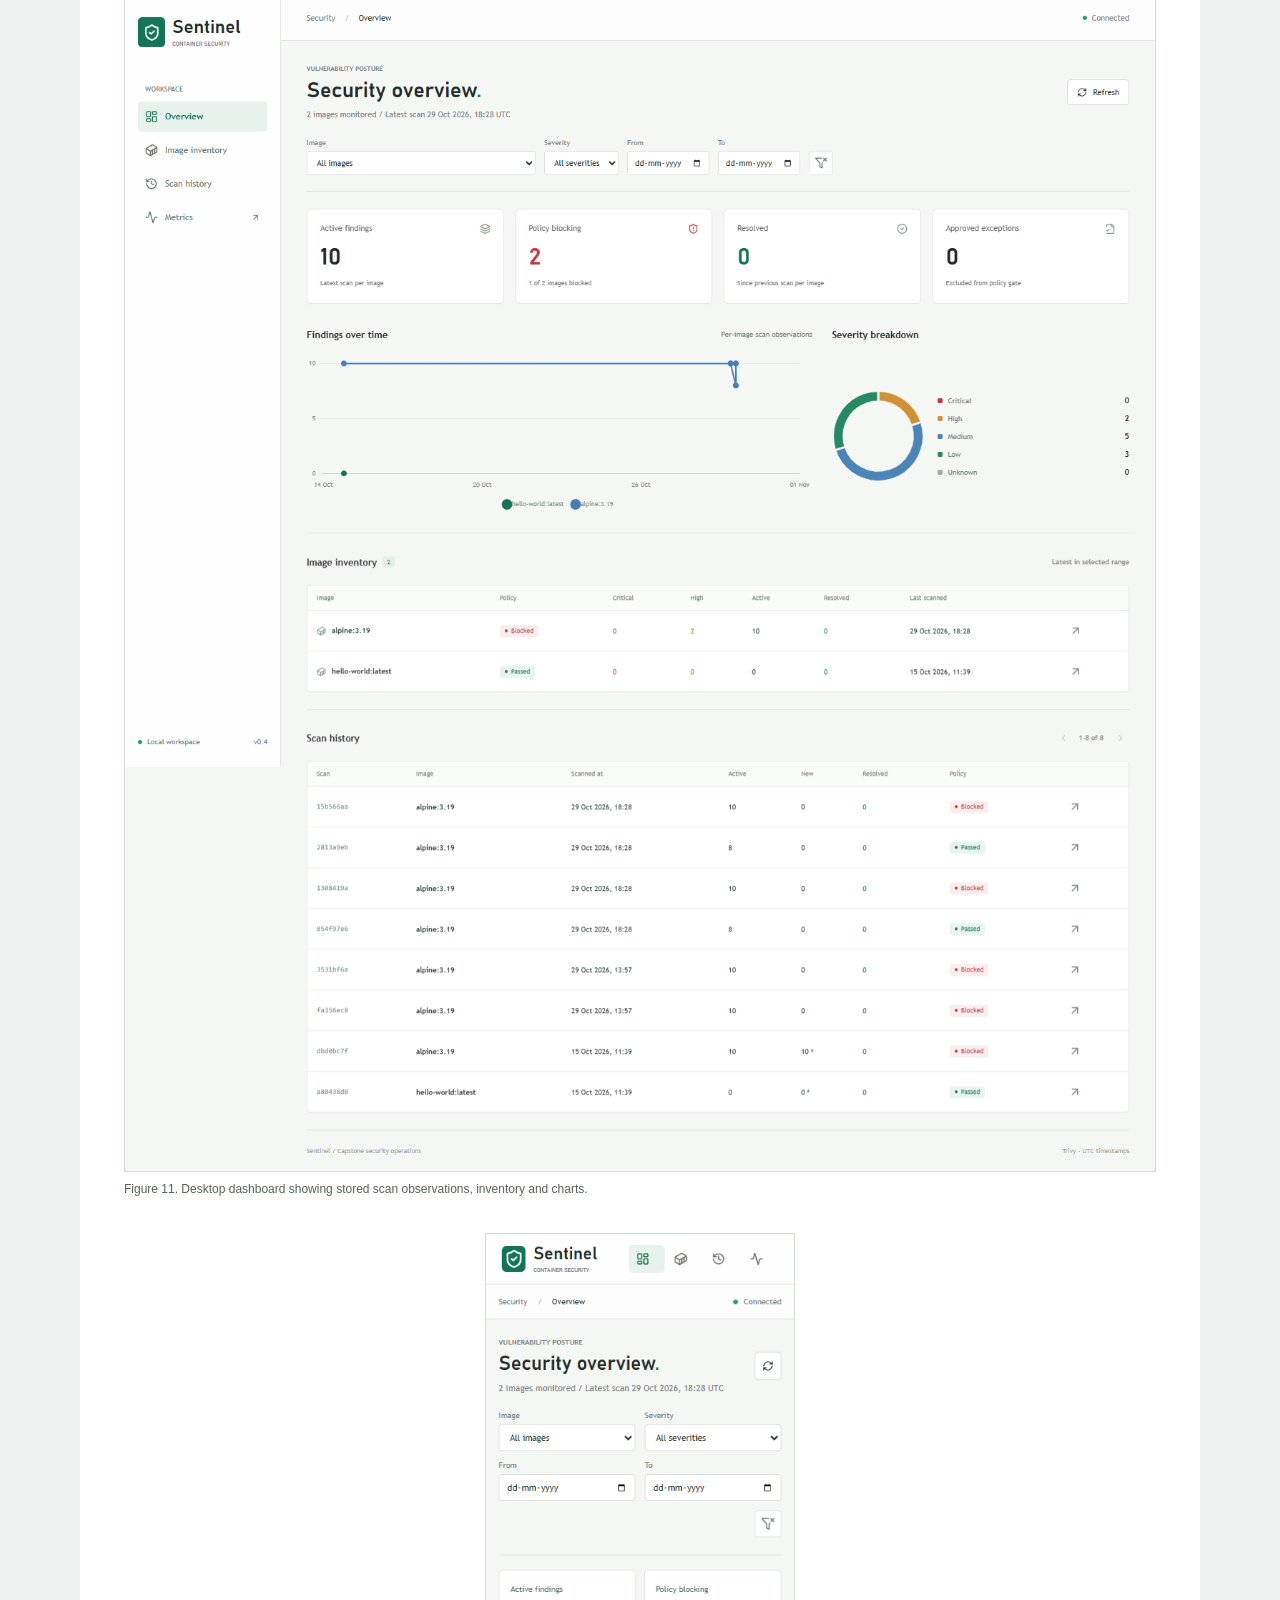
==== commit ac480f61: "docs: verify GitHub Slack alerts and daily summaries with original evidence" ====
--- a/docs/Final_Project_Report.html
+++ b/docs/Final_Project_Report.html
@@ -78,7 +78,7 @@
 <section id="summary"><h2>1. Executive Summary</h2>
 <p>My objective was to integrate container vulnerability scanning into a repeatable development workflow, with clear security decisions and reviewable results. I used Trivy as the scanning engine and implemented a Python wrapper to load configuration, validate results, apply approved exceptions, write normalized evidence and return consistent exit codes. GitHub Actions and Jenkins use the same implementation.</p>
 <p>A strict reporting layer renders JSON, HTML and PDF from one canonical model and publishes SHA-256 manifests. Slack messages distinguish severity and scheduled portfolio summaries. A separate local monitoring deployment imports original observations into SQLite and exposes a read-only Flask/Chart.js dashboard and Prometheus metrics; Grafana queries Prometheus for sampled time-series views.</p>
-<p>The final implementation includes reasoned, scoped and expiring exceptions, preserved suppression audit, fresh rescan lineage, classified retries, process deadlines and atomic artifact writes. The integrated suite contains 77 deterministic tests. GitHub main run <a href="https://github.com/TabrezAjaz/CapstoneProject/actions/runs/40951355890">#31</a>, for baseline <code>399d1af</code>, completed successfully. Its Slack step was skipped, not delivered, because the repository secret is absent.</p>
+<p>The final implementation includes reasoned, scoped and expiring exceptions, preserved suppression audit, fresh rescan lineage, classified retries, process deadlines and atomic artifact writes. The integrated suite contains 77 deterministic tests. GitHub main run <a href="https://github.com/TabrezAjaz/CapstoneProject/actions/runs/40951355890">#31</a>, for baseline <code>399d1af</code>, completed successfully. Its Slack step was skipped because the repository secret was absent at that execution. After the secret was added, <a href="https://github.com/TabrezAjaz/CapstoneProject/actions/runs/41174455287">HIGH verification run #37</a> completed its Slack alert and evidence upload successfully, while restoring the expected blocking gate failure.</p>
 </section>
 
 <section id="scope"><h2>2. Objectives and Requirement Traceability</h2>
@@ -237,7 +237,7 @@
 <tr><td>Report integrity</td><td>Original JSON/HTML/PDF manifests match archived bytes, including clean Git checkout verification</td><td class="status">Verified</td></tr>
 <tr><td>Slack transport</td><td>Jenkins HIGH/CRITICAL and daily/weekly delivery logs</td><td class="status">Verified on Jenkins</td></tr>
 <tr><td>Slack channel receipt</td><td>Authenticated channel screenshots of HIGH/CRITICAL alerts and daily/weekly summaries; original IDs and timestamps visible</td><td class="status">Verified on 31 October</td></tr>
-<tr><td>GitHub Slack</td><td>Runs #34 and scheduled #2 skipped Slack; final repository settings check showed no repository secrets</td><td>Credential setup pending</td></tr>
+<tr><td>GitHub Slack</td><td>HIGH run #37 and daily summary #3 delivered in one attempt; original job records and fresh channel receipts retained</td><td class="status">Verified; HIGH gate intentionally blocked, daily workflow succeeded</td></tr>
 <tr><td>GitHub scheduled trigger</td><td>Summary run #2 completed successfully with event type schedule</td><td class="status">Verified</td></tr>
 <tr><td>Historical UI and monitoring</td><td>Real screenshots, browser-check JSON and observed exporter/Grafana health</td><td class="status">Verified at capture</td></tr>
 <tr><td>Approved and expired exceptions</td><td>Original active/suppressed artifacts and gate exits 0/1</td><td class="status">Verified</td></tr>
@@ -249,7 +249,7 @@
 <section id="security"><h2>13. Security, Limitations and Outstanding Actions</h2>
 <ul>
 <li>Webhooks are stored in CI secret stores. Rotation of the previously exposed webhook must be confirmed separately; channel screenshots do not verify credential rotation.</li>
-<li>GitHub and Jenkins secret stores are separate. Final main run #34 and scheduled run #2 skipped Slack, and the final repository-settings check showed no repository secrets. GitHub delivery requires SLACK_WEBHOOK_URL to be saved privately and a fresh notification run verified. Jenkins transport and the captured Slack messages remain separate verified evidence.</li>
+<li>GitHub and Jenkins secret stores are separate. Historical main run #34 and scheduled run #2 skipped Slack before the GitHub secret was configured. After SLACK_WEBHOOK_URL was added, manually dispatched HIGH run #37 and daily summary #3 each delivered in one attempt, with channel receipt verified. HIGH run #37 retained the expected blocking exit 1; daily run #3 succeeded. These later results do not change the historical outcomes or constitute new cron-trigger evidence.</li>
 <li>Slack channel receipt is verified by Figures 16-19. Daily and weekly message labels demonstrate summary delivery; they do not by themselves prove that a particular platform cron triggered the source run.</li>
 <li>Allowlist changes need human review and branch controls. The code does not establish an approver identity or enforce organization governance by itself.</li>
 <li>Loopback binding, read-only API, nonroot dashboard container and restrictive web headers reduce exposure. Flask development hosting and anonymous Grafana Viewer are not a public production security model.</li>
@@ -313,6 +313,8 @@
 <tr><td>E15</td><a href="evidence/final/screenshot-capture.json">Additional capture records</a></td><td>Sources and preparation records for the log view, rendered report, main-run capture and whitespace-trimmed Jenkins screenshot</td></tr>
 <tr><td>E16</td><a href="evidence/final/slack-channel-capture.json">Slack channel capture records</a></td><td>Authenticated message screenshots, report IDs, generation times and observed severity counts</td></tr>
 <tr><td>E17</td><a href="evidence/final/current-main-run.json">Final main run</a> / <a href="evidence/final/current-main-jobs.json">steps</a> / <a href="evidence/final/scheduled-run.json">scheduled run</a> / <a href="evidence/final/scheduled-jobs.json">steps</a></td><td>Original public API responses: main #34 success, actual schedule event #2 success; Slack steps skipped</td></tr>
+<tr><td>E18</td><a href="evidence/final/github-slack-high-run.json">HIGH run #37</a> / <a href="evidence/final/github-slack-high-jobs.json">steps</a> / <a href="evidence/final/github-slack-daily-run.json">daily run #3</a> / <a href="evidence/final/github-slack-daily-jobs.json">steps</a></td><td>Original public API responses after secret configuration: both Slack steps successful; HIGH gate failure intentional, daily workflow successful; workflow_dispatch events</td></tr>
+<tr><td>E19</td><a href="evidence/final/github-slack-capture.json">Fresh GitHub Slack capture records</a></td><td>Authenticated channel receipts, original report IDs/timestamps/counts, observed job delivery lines, crop coordinates and SHA-256 checksums</td></tr>
 </tbody></table>
 <p>Relative links resolve inside the repository after cloning. HTML files are rendered locally; GitHub normally displays their source. Jenkins URLs may require academic credentials. Report PDFs embed the figures, while original machine-readable evidence remains in the adjacent repository paths. Older terminal-style presentation panels in the milestone appendices are not used as execution proof; this report uses original logs and browser captures.</p>
 <h3>Slack Channel Evidence</h3>
@@ -325,6 +327,10 @@
 <p>I checked the final published main branch and the platform-recorded scheduled workflow. Main run #34 completed tests, scanning, reporting and evidence upload successfully. Summary run #2 has event type <code>schedule</code>, providing actual timer-trigger evidence. Their Slack steps were skipped, as shown by the original step records in E17.</p>
 <figure><img src="screenshots/final-github-main-verification.png" alt="Successful GitHub main run number 34 at commit 480ec2d"><figcaption>Figure 20. Final main CI verification: run #34, commit 480ec2d, SUCCESS with retained evidence.</figcaption></figure>
 <figure><img src="screenshots/final-github-scheduled.png" alt="Successful GitHub scheduled vulnerability summary run number 2"><figcaption>Figure 21. Successful scheduled summary run #2. The original GitHub API records event type schedule; Slack delivery was skipped.</figcaption></figure>
+<h3>GitHub Notification Verification After Secret Configuration</h3>
+<p>I added the GitHub Actions repository secret and verified fresh HIGH and daily-summary workflows on <code>5a67dfd</code>. <a href="https://github.com/TabrezAjaz/CapstoneProject/actions/runs/41174455287/job/124459007641">HIGH run #37</a> and <a href="https://github.com/TabrezAjaz/CapstoneProject/actions/runs/41174502332/job/124459141378">daily summary #3</a> each logged <code>Slack notification delivered in 1 attempt(s)</code>. HIGH run #37 intentionally finished with gate exit 1 after successful reporting, notification and upload. Daily run #3 finished successfully. These are manual delivery checks; the earlier summary #2 remains the separate scheduled-trigger proof. The following original channel receipts preserve the fresh report IDs and generation timestamps. No webhook value is included in the submission.</p>
+<figure><img src="screenshots/final-github-slack-high.png" alt="Fresh GitHub HIGH alert received in Slack with two HIGH findings and original report ID"><figcaption>Figure 22. GitHub HIGH run #37 channel receipt: alpine:3.19, 0 CRITICAL and 2 HIGH; report cf7d6d79-57b7-43b3-86a5-8bda9c0d289b, generated 31 October at 05:55:22 UTC.</figcaption></figure>
+<figure><img src="screenshots/final-github-slack-daily.png" alt="Fresh GitHub daily summary received in Slack showing four images and original report ID"><figcaption>Figure 23. GitHub daily run #3 channel receipt: four images, 227 CRITICAL and 2,302 HIGH; report 12ed8814-c41a-4474-bcf8-1c3ad1cb801f, generated 31 October at 05:56:18 UTC.</figcaption></figure>
 </section>
 
 <section id="appendices"><h2>17. Milestone Appendices</h2>
@@ -341,7 +347,7 @@
 
 <section id="conclusion"><h2>18. Conclusion</h2>
 <p>Through this project, I integrated container image scanning with repeatable CI security gates, consistent reports, Jenkins notifications, persistent scan history, monitoring and governed vulnerability exceptions. The five sprints developed a basic scan workflow into a tested system with explicit failure handling and reviewable evidence.</p>
-<p>The results demonstrate the implemented Sprint 1-5 scope. Remaining notification setup and verification limits are listed in Section 13. Further work includes production hosting, stronger supply-chain controls and automated collection of CI artifacts.</p>
+<p>The results demonstrate the implemented Sprint 1-5 scope, including verified GitHub and Jenkins Slack delivery. Operational security actions and verification limits are listed in Section 13. Further work includes production hosting, stronger supply-chain controls and automated collection of CI artifacts.</p>
 </section>
 <footer>Tabrez Ajaz | Container Image Vulnerability Scanner with Reporting | Final consolidated report, updated 31 October 2026 | Source baseline 399d1af</footer>
 </main></body></html>
